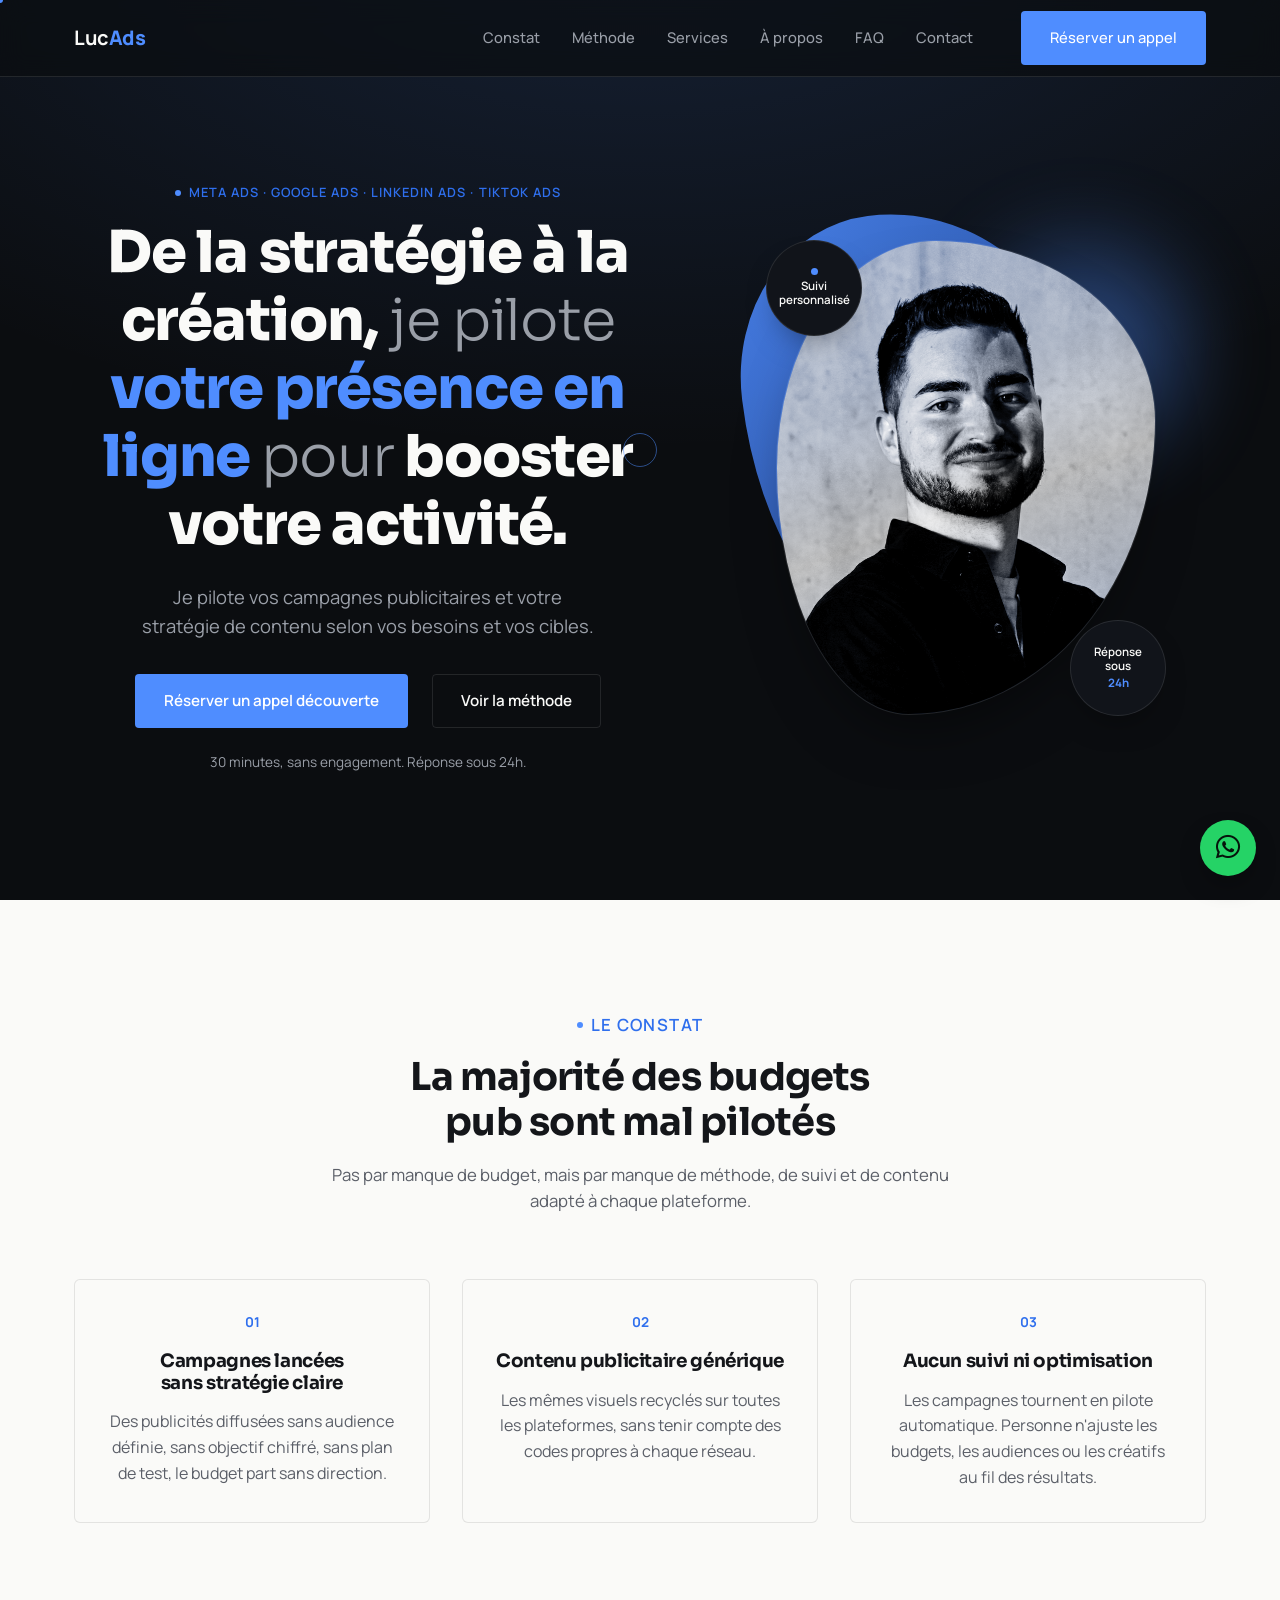
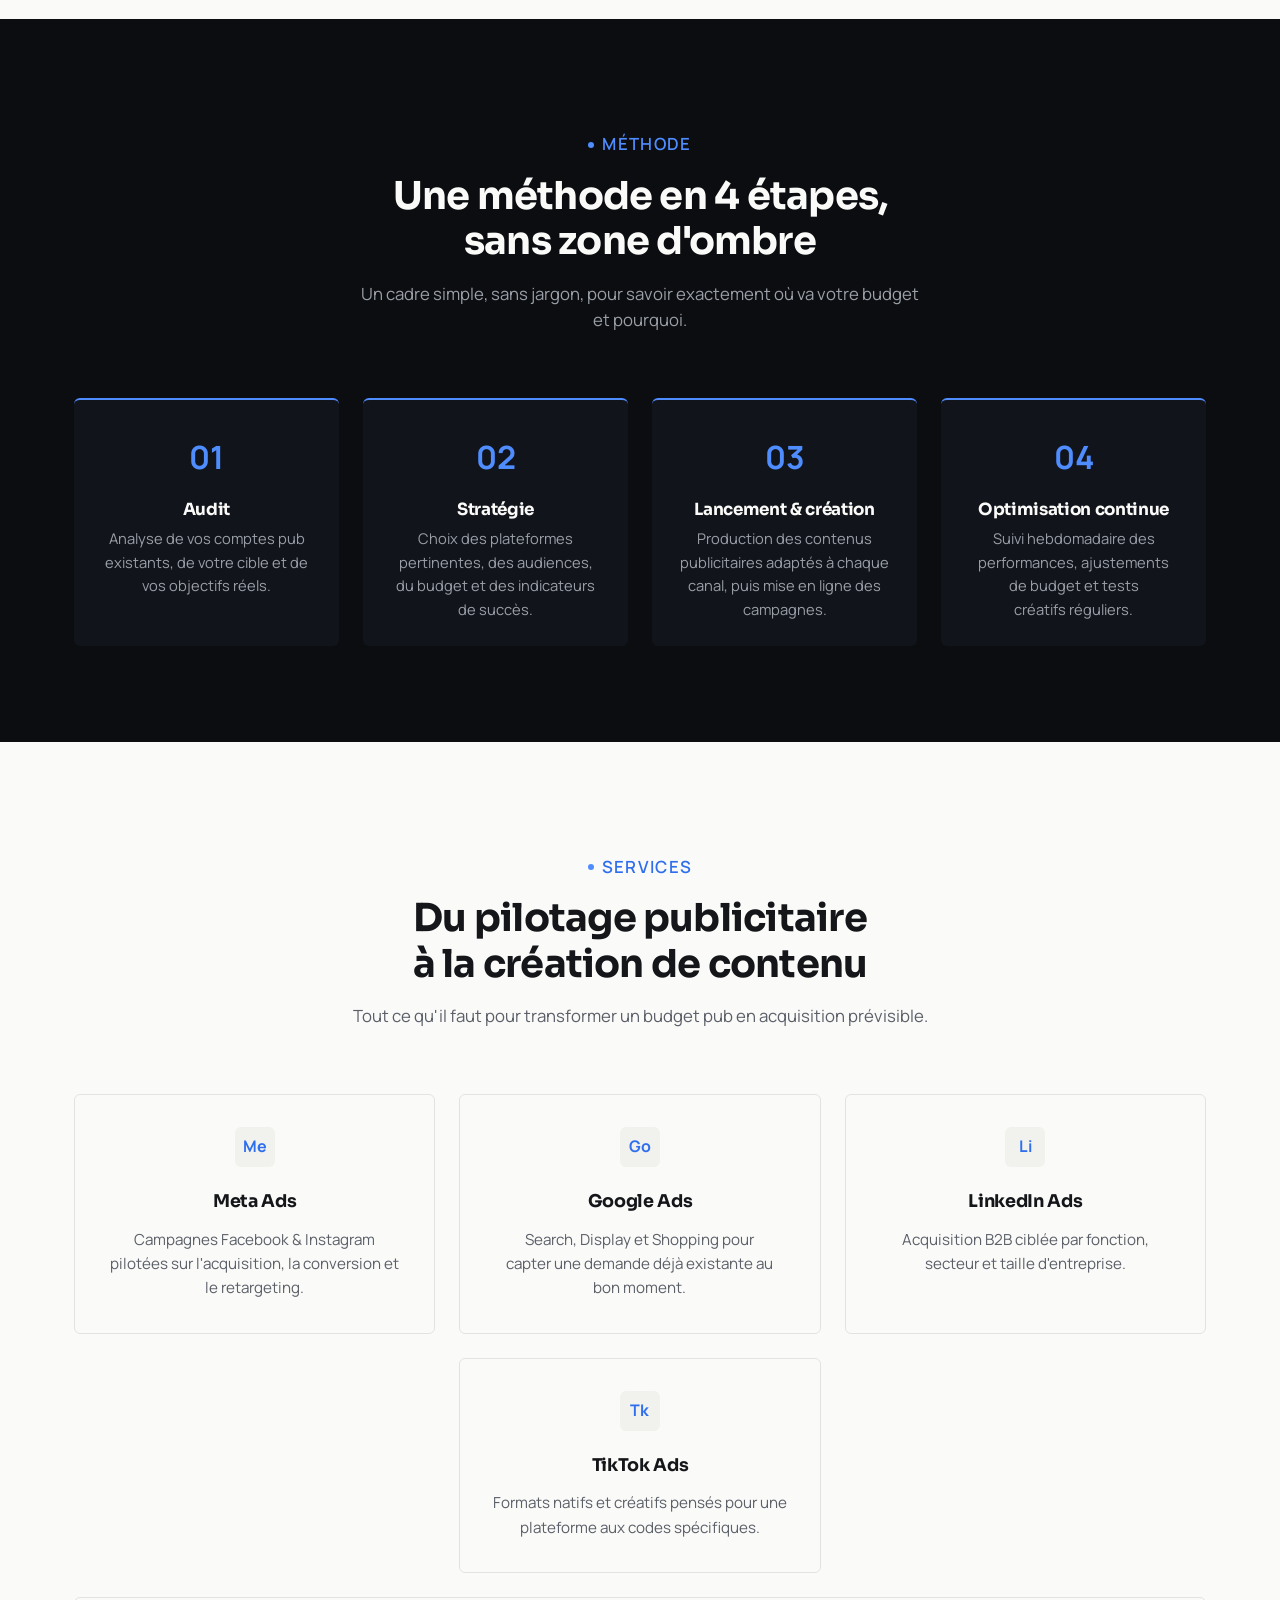
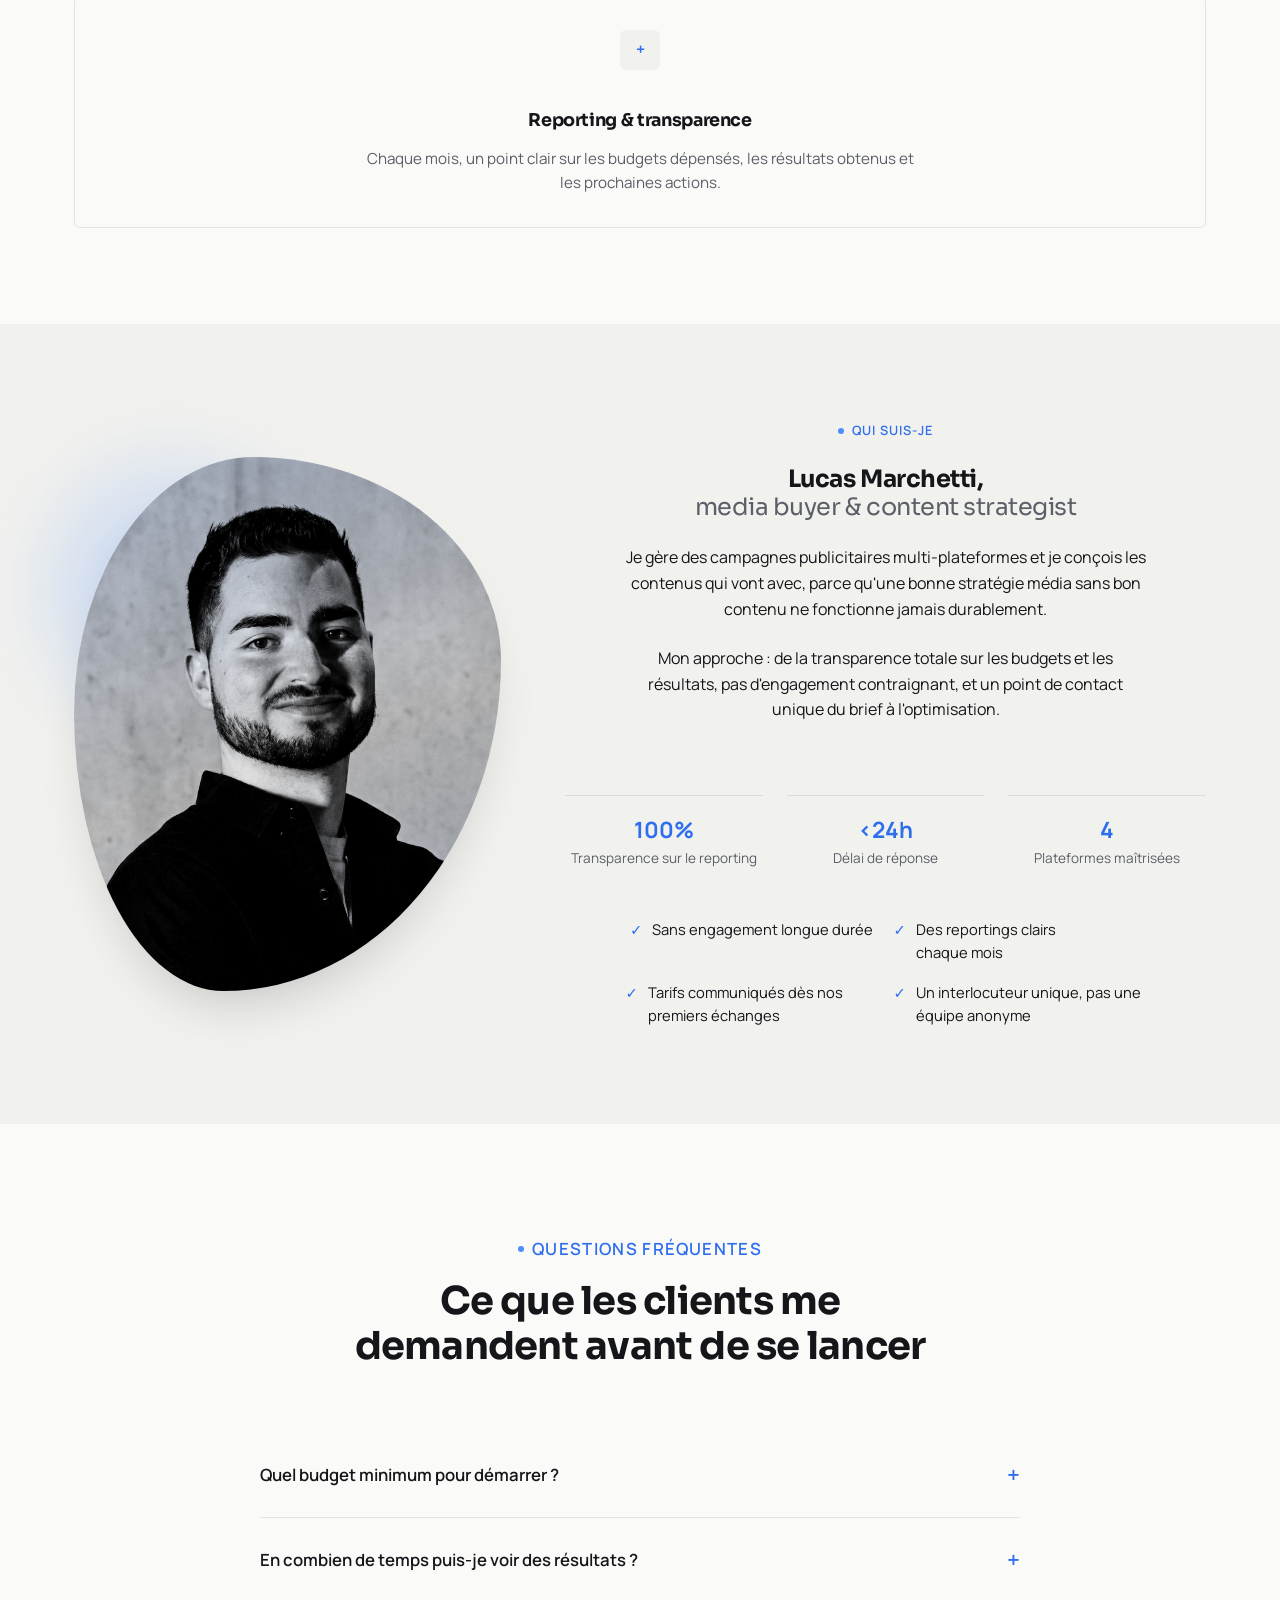
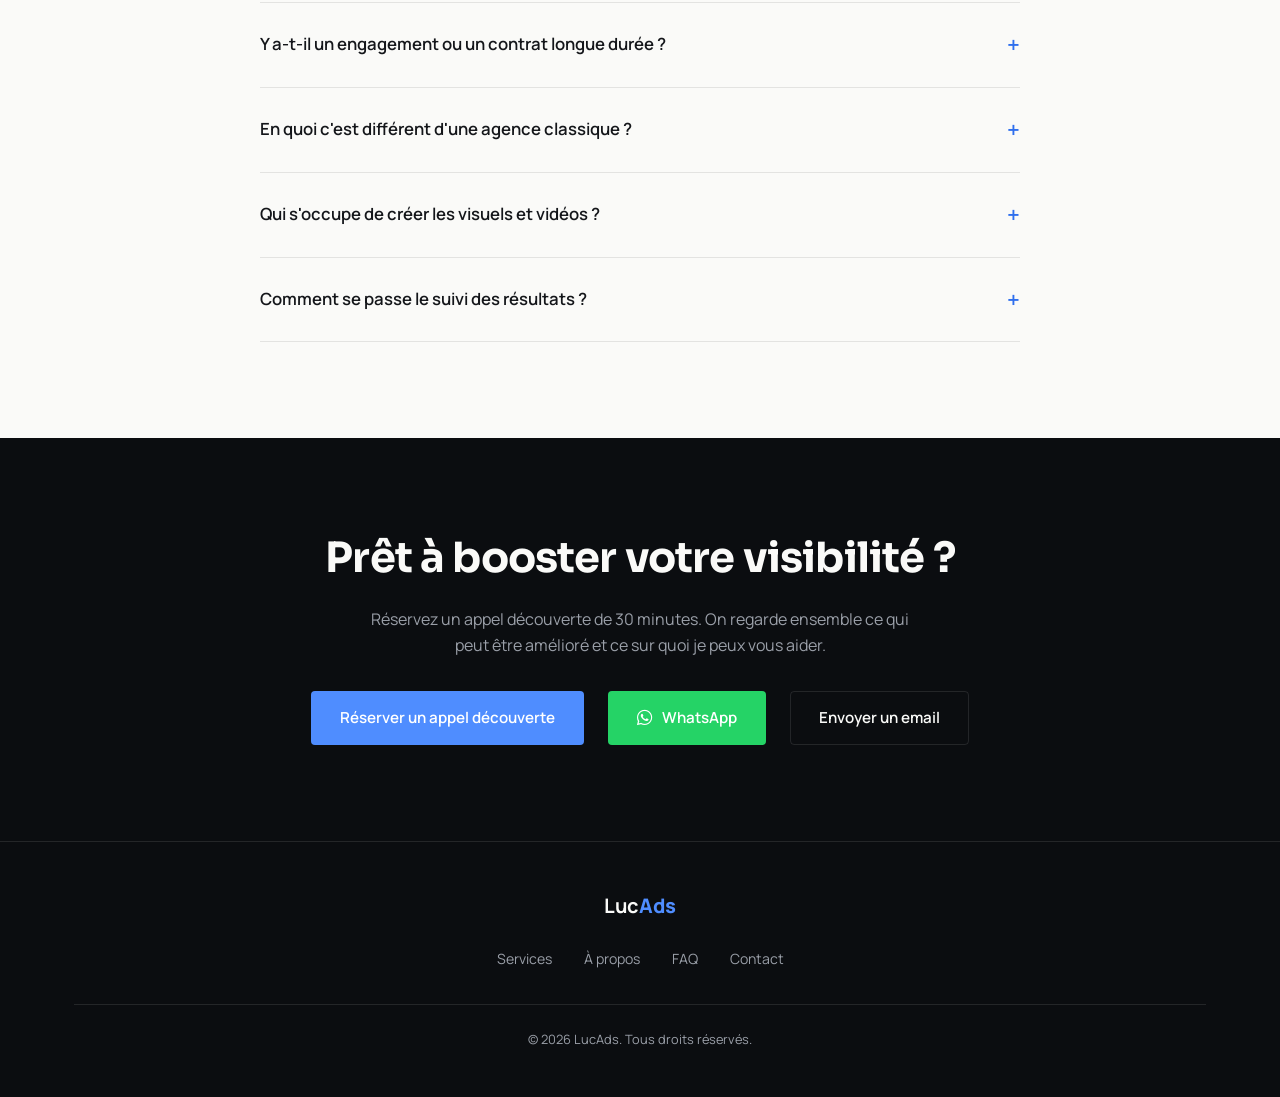
==== index.html @ dd49229a "Améliore le SEO : sitemap, robots.txt, canonical, données structurées - Ajoute robots.txt et sitemap" ====
<!DOCTYPE html>
<html lang="fr">
<head>
<meta charset="UTF-8">
<meta name="viewport" content="width=device-width, initial-scale=1.0">
<title>Lucads | De la stratégie à la création de votre présence en ligne</title>
<meta name="description" content="Lucads accompagne les entreprises de la stratégie à la création de leur présence en ligne, avec une méthode claire et des résultats concrets.">

<link rel="icon" type="image/svg+xml" href="assets/favicon.svg">
<link rel="apple-touch-icon" href="assets/favicon.svg">
<link rel="canonical" href="https://lucads.fr/">

<meta property="og:site_name" content="Lucads">
<meta property="og:type" content="website">
<meta property="og:url" content="https://lucads.fr/">
<meta property="og:locale" content="fr_FR">
<meta property="og:title" content="Lucads | De la stratégie à la création de votre présence en ligne">
<meta property="og:description" content="Un accompagnement clair, de la stratégie à la création, pour développer votre présence en ligne.">
<meta property="og:image" content="https://lucads.fr/assets/og-image.jpg">
<meta property="og:image:width" content="1200">
<meta property="og:image:height" content="630">
<meta property="og:image:alt" content="Lucads | de la stratégie à la création de votre présence en ligne">

<meta name="twitter:card" content="summary_large_image">
<meta name="twitter:title" content="Lucads | De la stratégie à la création de votre présence en ligne">
<meta name="twitter:description" content="Un accompagnement clair, de la stratégie à la création, pour développer votre présence en ligne.">
<meta name="twitter:image" content="https://lucads.fr/assets/og-image.jpg">

<link rel="preconnect" href="https://fonts.googleapis.com">
<link rel="preconnect" href="https://fonts.gstatic.com" crossorigin>
<link href="https://fonts.googleapis.com/css2?family=Sora:wght@300;400;600;700;800&family=Manrope:wght@400;500;600;700;800&display=swap" rel="stylesheet">

<link rel="stylesheet" href="https://cdnjs.cloudflare.com/ajax/libs/font-awesome/6.5.2/css/all.min.css" referrerpolicy="no-referrer">
<link rel="stylesheet" href="styles.css">

<script type="application/ld+json">
{
  "@context": "https://schema.org",
  "@type": "ProfessionalService",
  "name": "Lucads",
  "alternateName": "LucAds",
  "url": "https://lucads.fr/",
  "logo": "https://lucads.fr/assets/favicon.svg",
  "image": "https://lucads.fr/assets/og-image.jpg",
  "description": "Lucads accompagne les entreprises de la stratégie à la création de leur présence en ligne, avec une méthode claire et des résultats concrets.",
  "areaServed": "FR",
  "founder": {
    "@type": "Person",
    "name": "Lucas Marchetti",
    "jobTitle": "Media buyer & content strategist"
  },
  "email": "contact@lucads.fr",
  "sameAs": []
}
</script>
</head>
<body>

<!-- ============================================================
     HEADER
     ============================================================ -->
<header class="site-header">
  <div class="container">
    <a href="#hero" class="logo">Luc<span>Ads</span></a>
    <nav class="main-nav" aria-label="Navigation principale">
      <ul>
        <li><a href="#probleme">Constat</a></li>
        <li><a href="#methode">Méthode</a></li>
        <li><a href="#services">Services</a></li>
        <li><a href="#apropos">À propos</a></li>
        <li><a href="#faq">FAQ</a></li>
        <li><a href="#contact">Contact</a></li>
      </ul>
      <a href="https://cal.eu/lucads/30min" target="_blank" rel="noopener" class="btn btn-primary" data-cal-link="lucads/30min" data-cal-namespace="decouverte" data-cal-config="{&quot;layout&quot;:&quot;month_view&quot;}">Réserver un appel</a>
    </nav>
    <button type="button" class="nav-toggle" aria-label="Ouvrir le menu" aria-expanded="false">
      <span></span><span></span><span></span>
    </button>
  </div>
</header>

<main>

  <!-- ============================================================
       HERO
       ============================================================ -->
  <section class="hero" id="hero">
    <div class="container hero-grid">
      <div>
        <p class="eyebrow">Meta Ads · Google Ads · LinkedIn Ads · TikTok Ads</p>
        <h1>De la stratégie à la création, <span class="h1-thin">je pilote</span> <span class="h1-accent">votre présence en ligne</span> <span class="h1-thin">pour</span> booster votre activité.</h1>
        <p class="hero-subtitle">Je pilote vos campagnes publicitaires et votre stratégie de contenu selon vos besoins et vos cibles.</p>
        <div class="hero-cta-group">
          <a href="https://cal.eu/lucads/30min" target="_blank" rel="noopener" class="btn btn-primary" data-cal-link="lucads/30min" data-cal-namespace="decouverte" data-cal-config="{&quot;layout&quot;:&quot;month_view&quot;}">Réserver un appel découverte</a>
          <a href="#methode" class="btn btn-outline-dark">Voir la méthode</a>
        </div>
        <p class="hero-microcopy">30 minutes, sans engagement. Réponse sous 24h.</p>
      </div>
      <div class="hero-photo reveal">
        <div class="hero-photo-blob" aria-hidden="true"></div>
        <div class="hero-photo-ring" aria-hidden="true"></div>
        <div class="hero-photo-frame">
          <img src="assets/photo-profil.jpg" alt="Portrait de Lucas Marchetti, media buyer et content strategist" loading="lazy" width="640" height="800">
        </div>
        <div class="hero-badge hero-badge-1">
          <span class="hero-badge-dot"></span>
          Suivi personnalisé
        </div>
        <div class="hero-badge hero-badge-2">
          Réponse sous <strong>24h</strong>
        </div>
      </div>
    </div>
  </section>

  <!-- ============================================================
       LE PROBLÈME
       ============================================================ -->
  <section class="section-pad" id="probleme">
    <div class="container">
      <div class="section-head reveal">
        <p class="eyebrow">Le constat</p>
        <h2>La majorité des budgets pub sont mal pilotés</h2>
        <p class="text-secondary">Pas par manque de budget, mais par manque de méthode, de suivi et de contenu adapté à chaque plateforme.</p>
      </div>
      <div class="problem-grid">
        <div class="problem-card reveal">
          <span class="num">01</span>
          <h3>Campagnes lancées sans stratégie claire</h3>
          <p class="text-secondary">Des publicités diffusées sans audience définie, sans objectif chiffré, sans plan de test, le budget part sans direction.</p>
        </div>
        <div class="problem-card reveal">
          <span class="num">02</span>
          <h3>Contenu publicitaire générique</h3>
          <p class="text-secondary">Les mêmes visuels recyclés sur toutes les plateformes, sans tenir compte des codes propres à chaque réseau.</p>
        </div>
        <div class="problem-card reveal">
          <span class="num">03</span>
          <h3>Aucun suivi ni optimisation</h3>
          <p class="text-secondary">Les campagnes tournent en pilote automatique. Personne n'ajuste les budgets, les audiences ou les créatifs au fil des résultats.</p>
        </div>
      </div>
    </div>
  </section>

  <!-- ============================================================
       COMMENT ÇA MARCHE
       ============================================================ -->
  <section class="bg-dark section-pad" id="methode">
    <div class="container">
      <div class="section-head reveal">
        <p class="eyebrow">Méthode</p>
        <h2>Une méthode en 4 étapes, sans zone d'ombre</h2>
        <p class="text-secondary">Un cadre simple, sans jargon, pour savoir exactement où va votre budget et pourquoi.</p>
      </div>
      <div class="steps">
        <div class="step reveal">
          <span class="step-index">01</span>
          <h3>Audit</h3>
          <p>Analyse de vos comptes pub existants, de votre cible et de vos objectifs réels.</p>
        </div>
        <div class="step reveal">
          <span class="step-index">02</span>
          <h3>Stratégie</h3>
          <p>Choix des plateformes pertinentes, des audiences, du budget et des indicateurs de succès.</p>
        </div>
        <div class="step reveal">
          <span class="step-index">03</span>
          <h3>Lancement &amp; création</h3>
          <p>Production des contenus publicitaires adaptés à chaque canal, puis mise en ligne des campagnes.</p>
        </div>
        <div class="step reveal">
          <span class="step-index">04</span>
          <h3>Optimisation continue</h3>
          <p>Suivi hebdomadaire des performances, ajustements de budget et tests créatifs réguliers.</p>
        </div>
      </div>
    </div>
  </section>

  <!-- ============================================================
       SERVICES
       ============================================================ -->
  <section class="section-pad" id="services">
    <div class="container">
      <div class="section-head reveal">
        <p class="eyebrow">Services</p>
        <h2>Du pilotage publicitaire à la création de contenu</h2>
        <p class="text-secondary">Tout ce qu'il faut pour transformer un budget pub en acquisition prévisible.</p>
      </div>
      <div class="services-grid">
        <div class="service-card reveal">
          <div class="icon">Me</div>
          <h3>Meta Ads</h3>
          <p class="text-secondary">Campagnes Facebook &amp; Instagram pilotées sur l'acquisition, la conversion et le retargeting.</p>
        </div>
        <div class="service-card reveal">
          <div class="icon">Go</div>
          <h3>Google Ads</h3>
          <p class="text-secondary">Search, Display et Shopping pour capter une demande déjà existante au bon moment.</p>
        </div>
        <div class="service-card reveal">
          <div class="icon">Li</div>
          <h3>LinkedIn Ads</h3>
          <p class="text-secondary">Acquisition B2B ciblée par fonction, secteur et taille d'entreprise.</p>
        </div>
        <div class="service-card reveal">
          <div class="icon">Tk</div>
          <h3>TikTok Ads</h3>
          <p class="text-secondary">Formats natifs et créatifs pensés pour une plateforme aux codes spécifiques.</p>
        </div>
        <div class="service-card full reveal">
          <div class="icon">+</div>
          <div>
            <h3>Reporting &amp; transparence</h3>
            <p class="text-secondary">Chaque mois, un point clair sur les budgets dépensés, les résultats obtenus et les prochaines actions.</p>
          </div>
        </div>
      </div>
    </div>
  </section>

  <!-- ============================================================
       POURQUOI LUCADS / À PROPOS
       ============================================================ -->
  <section class="bg-light-soft section-pad" id="apropos">
    <div class="container about-grid">
      <div class="about-photo reveal">
        <div class="about-photo-blob" aria-hidden="true"></div>
        <div class="about-photo-frame">
          <img src="assets/photo-profil.jpg" alt="Portrait de Lucas Marchetti, media buyer et content strategist" loading="lazy" width="800" height="1000">
        </div>
      </div>
      <div class="about-text reveal">
        <p class="eyebrow">Qui suis-je</p>
        <h2>Lucas Marchetti, <br><span class="h2-thin">media buyer &amp; content strategist</span></h2>
        <p>Je gère des campagnes publicitaires multi-plateformes et je conçois les contenus qui vont avec, parce qu'une bonne stratégie média sans bon contenu ne fonctionne jamais durablement.</p>
        <p>Mon approche : de la transparence totale sur les budgets et les résultats, pas d'engagement contraignant, et un point de contact unique du brief à l'optimisation.</p>

        <div class="proof-row">
          <div class="proof-item">
            <div class="value">100%</div>
            <div class="label">Transparence sur le reporting</div>
          </div>
          <div class="proof-item">
            <div class="value">&lt;24h</div>
            <div class="label">Délai de réponse</div>
          </div>
          <div class="proof-item">
            <div class="value">4</div>
            <div class="label">Plateformes maîtrisées</div>
          </div>
        </div>

        <div class="commitments">
          <div class="commitment-item"><span class="check">✓</span> Sans engagement longue durée</div>
          <div class="commitment-item"><span class="check">✓</span> Des reportings clairs chaque mois</div>
          <div class="commitment-item"><span class="check">✓</span> Tarifs communiqués dès nos premiers échanges</div>
          <div class="commitment-item"><span class="check">✓</span> Un interlocuteur unique, pas une équipe anonyme</div>
        </div>
      </div>
    </div>
  </section>

  <!-- ============================================================
       FAQ
       ============================================================ -->
  <section class="section-pad" id="faq">
    <div class="container">
      <div class="section-head reveal">
        <p class="eyebrow">Questions fréquentes</p>
        <h2>Ce que les clients me demandent avant de se lancer</h2>
      </div>
      <div class="faq-list">
        <details class="faq-item reveal">
          <summary class="faq-question">Quel budget minimum pour démarrer ? <span class="plus">+</span></summary>
          <div class="faq-answer">Cela dépend de votre secteur et de vos objectifs. On en discute lors de l'appel découverte pour définir un budget cohérent avec vos résultats attendus, sans minimum imposé arbitrairement.</div>
        </details>
        <details class="faq-item reveal">
          <summary class="faq-question">En combien de temps puis-je voir des résultats ? <span class="plus">+</span></summary>
          <div class="faq-answer">Les premières données exploitables arrivent généralement entre 2 et 3 mois selon le budget investi, le temps que les algorithmes publicitaires apprennent. Des ajustements sont faits dès la première semaine si nécessaire.</div>
        </details>
        <details class="faq-item reveal">
          <summary class="faq-question">Y a-t-il un engagement ou un contrat longue durée ? <span class="plus">+</span></summary>
          <div class="faq-answer">Non. Je travaille sans engagement contraignant, la collaboration continue parce qu'elle apporte des résultats, pas parce qu'un contrat l'impose.</div>
        </details>
        <details class="faq-item reveal">
          <summary class="faq-question">En quoi c'est différent d'une agence classique ? <span class="plus">+</span></summary>
          <div class="faq-answer">Un seul interlocuteur (moi) du brief à l'optimisation, sans déperdition d'information entre plusieurs intervenants, et une création de contenu intégrée plutôt que sous-traitée.</div>
        </details>
        <details class="faq-item reveal">
          <summary class="faq-question">Qui s'occupe de créer les visuels et vidéos ? <span class="plus">+</span></summary>
          <div class="faq-answer">La création de visuels et vidéos est proposée en option, en complément du pilotage publicitaire, selon vos besoins et le devis établi ensemble.</div>
        </details>
        <details class="faq-item reveal">
          <summary class="faq-question">Comment se passe le suivi des résultats ? <span class="plus">+</span></summary>
          <div class="faq-answer">Un reporting clair chaque mois, accompagné d'un échange direct pour discuter des résultats et des prochaines actions, pas de tableau automatisé illisible envoyé sans explication.</div>
        </details>
      </div>
    </div>
  </section>

  <!-- ============================================================
       CTA FINAL
       ============================================================ -->
  <section class="bg-dark cta-final" id="contact">
    <div class="container">
      <h2 class="reveal">Prêt à booster votre visibilité ?</h2>
      <p class="reveal">Réservez un appel découverte de 30 minutes. On regarde ensemble ce qui peut être amélioré et ce sur quoi je peux vous aider.</p>
      <div class="btn-row reveal">
        <a href="https://cal.eu/lucads/30min" target="_blank" rel="noopener" class="btn btn-primary" data-cal-link="lucads/30min" data-cal-namespace="decouverte" data-cal-config="{&quot;layout&quot;:&quot;month_view&quot;}">Réserver un appel découverte</a>
        <a href="https://wa.me/33756906702?text=Bonjour%20Lucas%2C%20je%20souhaite%20en%20savoir%20plus%20sur%20vos%20services." target="_blank" rel="noopener" class="btn btn-whatsapp">
          <i class="fa-brands fa-whatsapp" aria-hidden="true"></i>
          WhatsApp
        </a>
        <a href="mailto:contact@lucads.fr" class="btn btn-outline-dark">Envoyer un email</a>
      </div>
    </div>
  </section>

</main>

<!-- ============================================================
     FOOTER
     ============================================================ -->
<footer class="site-footer bg-dark">
  <div class="container">
    <div class="footer-grid">
      <a href="#hero" class="logo">Luc<span>Ads</span></a>
      <ul class="footer-links">
        <li><a href="#services">Services</a></li>
        <li><a href="#apropos">À propos</a></li>
        <li><a href="#faq">FAQ</a></li>
        <li><a href="mailto:contact@lucads.fr">Contact</a></li>
      </ul>
    </div>
    <div class="footer-bottom">
      © 2026 LucAds. Tous droits réservés.
    </div>
  </div>
</footer>

<a href="https://wa.me/33756906702?text=Bonjour%20Lucas%2C%20je%20souhaite%20en%20savoir%20plus%20sur%20vos%20services." target="_blank" rel="noopener" class="whatsapp-float" aria-label="Contacter Lucas Marchetti sur WhatsApp">
  <i class="fa-brands fa-whatsapp" aria-hidden="true"></i>
</a>

<div class="cursor-dot" aria-hidden="true"></div>
<div class="cursor-ring" aria-hidden="true"></div>

<script>
  (function (C, A, L) { let p = function (a, ar) { a.q.push(ar); }; let d = C.document; C.Cal = C.Cal || function () { let cal = C.Cal; let ar = arguments; if (!cal.loaded) { cal.ns = {}; cal.q = cal.q || []; d.head.appendChild(d.createElement("script")).src = A; cal.loaded = true; } if (ar[0] === L) { const api = function () { p(api, arguments); }; const namespace = ar[1]; api.q = api.q || []; if (typeof namespace === "string") { cal.ns[namespace] = cal.ns[namespace] || api; p(cal.ns[namespace], ar); p(cal, ["initNamespace", namespace]); } else p(cal, ar); return; } p(cal, ar); }; })(window, "https://app.cal.com/embed/embed.js", "init");
  Cal("init", "decouverte", { origin: "https://cal.eu" });
  Cal.ns.decouverte("ui", {
    styles: { branding: { brandColor: "#4f8dff" } },
    hideEventTypeDetails: false,
    layout: "month_view"
  });
</script>
<script src="script.js"></script>
</body>
</html>
---- styles.css ----
/* ============================================================
   LucAds — Design tokens
   ============================================================ */
:root {
  --bg-dark: #0b0d10;
  --bg-dark-soft: #11141a;
  --bg-light: #fafaf8;
  --bg-light-soft: #f1f1ee;
  --text-dark: #fafaf8;
  --text-dark-secondary: #9a9fa8;
  --text-light: #14161a;
  --text-light-secondary: #5b5f68;
  --accent: #4f8dff;
  --accent-dim: #2f6fed;
  --border-dark: rgba(255, 255, 255, 0.1);
  --border-light: rgba(20, 22, 26, 0.1);

  --space-1: 8px;
  --space-2: 16px;
  --space-3: 24px;
  --space-4: 32px;
  --space-5: 48px;
  --space-6: 64px;
  --space-7: 96px;
  --space-8: 128px;

  --max-width: 1180px;
  --radius: 4px;
  --ease: cubic-bezier(0.16, 1, 0.3, 1);
}

* { margin: 0; padding: 0; box-sizing: border-box; }

html { scroll-behavior: smooth; scroll-padding-top: 96px; }

body {
  font-family: "Manrope", system-ui, sans-serif;
  font-size: 16px;
  line-height: 1.6;
  color: var(--text-light);
  background: var(--bg-light);
  -webkit-font-smoothing: antialiased;
}

img { max-width: 100%; display: block; }

a { color: inherit; text-decoration: none; }

p, .faq-answer, .commitment-item { text-wrap: pretty; }

h1, h2, h3, h4 {
  text-wrap: balance;
  font-family: "Sora", "Manrope", sans-serif;
  font-weight: 700;
  line-height: 1.18;
  letter-spacing: -0.02em;
}
h1 { font-weight: 800; }

.container {
  max-width: var(--max-width);
  margin: 0 auto;
  padding: 0 var(--space-3);
}

section { position: relative; }

/* Sections de fond */
.bg-dark { background: var(--bg-dark); color: var(--text-dark); }
.bg-dark .text-secondary { color: var(--text-dark-secondary); }
.bg-light-soft { background: var(--bg-light-soft); }
.text-secondary { color: var(--text-light-secondary); }

.accent { color: var(--accent); }

.eyebrow {
  display: inline-flex;
  align-items: center;
  gap: var(--space-1);
  font-size: 0.8rem;
  font-weight: 600;
  letter-spacing: 0.08em;
  text-transform: uppercase;
  color: var(--accent-dim);
  margin-bottom: var(--space-2);
}
.bg-dark .eyebrow { color: var(--accent); }
.eyebrow::before {
  content: "";
  width: 6px;
  height: 6px;
  border-radius: 50%;
  background: var(--accent);
  display: inline-block;
}

/* ============================================================
   Boutons
   ============================================================ */
.btn {
  display: inline-flex;
  align-items: center;
  justify-content: center;
  gap: 10px;
  padding: 14px 28px;
  font-family: "Manrope", sans-serif;
  font-size: 0.95rem;
  font-weight: 600;
  border-radius: var(--radius);
  border: 1px solid transparent;
  cursor: pointer;
  transition: transform 0.25s var(--ease), background-color 0.25s var(--ease), color 0.25s var(--ease), border-color 0.25s var(--ease);
  white-space: nowrap;
}
.btn:hover { transform: translateY(-2px); }
.btn:active { transform: translateY(0); }
.btn:focus-visible { outline: 2px solid var(--accent); outline-offset: 3px; }

.btn-primary {
  background: var(--accent);
  color: #fff;
}
.btn-primary:hover { background: #74a6ff; }

.btn-outline-dark {
  border-color: var(--border-dark);
  color: var(--text-dark);
  background: transparent;
}
.btn-outline-dark:hover { border-color: var(--accent); color: var(--accent); }

.btn-outline-light {
  border-color: var(--border-light);
  color: var(--text-light);
  background: transparent;
}
.btn-outline-light:hover { border-color: var(--text-light); }

.btn-block { width: 100%; }

.btn-whatsapp {
  background: #25d366;
  color: #fff;
}
.btn-whatsapp:hover { background: #45e07f; }
.btn-whatsapp i { font-size: 1.1rem; }

/* ============================================================
   Bulle flottante WhatsApp
   ============================================================ */
.whatsapp-float {
  position: fixed;
  bottom: 24px;
  right: 24px;
  z-index: 90;
  width: 56px;
  height: 56px;
  border-radius: 50%;
  background: #25d366;
  color: #06140c;
  display: flex;
  align-items: center;
  justify-content: center;
  box-shadow: 0 12px 28px -8px rgba(0, 0, 0, 0.45);
  transition: transform 0.25s var(--ease), box-shadow 0.25s var(--ease);
  animation: whatsapp-pulse 2.6s ease-in-out infinite;
  font-size: 1.7rem;
  line-height: 1;
}
.whatsapp-float:hover {
  transform: scale(1.08);
  box-shadow: 0 16px 36px -8px rgba(0, 0, 0, 0.55);
}
.whatsapp-float:focus-visible {
  outline: 2px solid var(--accent);
  outline-offset: 3px;
  animation: none;
}

@keyframes whatsapp-pulse {
  0%, 100% { box-shadow: 0 12px 28px -8px rgba(0, 0, 0, 0.45), 0 0 0 0 rgba(37, 211, 102, 0.45); }
  50% { box-shadow: 0 12px 28px -8px rgba(0, 0, 0, 0.45), 0 0 0 10px rgba(37, 211, 102, 0); }
}

@media (prefers-reduced-motion: reduce) {
  .whatsapp-float { animation: none; }
}

@media (max-width: 720px) {
  .whatsapp-float { bottom: 16px; right: 16px; width: 50px; height: 50px; }
}

/* ============================================================
   Curseur personnalisé
   ============================================================ */
body.has-custom-cursor,
body.has-custom-cursor a,
body.has-custom-cursor button,
body.has-custom-cursor summary {
  cursor: none;
}

.cursor-dot,
.cursor-ring {
  position: fixed;
  top: 0;
  left: 0;
  z-index: 9999;
  border-radius: 50%;
  pointer-events: none;
  opacity: 0;
  transition: opacity 0.2s var(--ease);
}
body.has-custom-cursor .cursor-dot,
body.has-custom-cursor .cursor-ring {
  opacity: 1;
}

.cursor-dot {
  width: 6px;
  height: 6px;
  background: var(--accent);
  transform: translate(-50%, -50%);
}

.cursor-ring {
  width: 34px;
  height: 34px;
  border: 1.5px solid rgba(79, 141, 255, 0.5);
  transform: translate(-50%, -50%);
  transition: width 0.25s var(--ease), height 0.25s var(--ease), border-color 0.25s var(--ease), background-color 0.25s var(--ease), opacity 0.2s var(--ease);
}
.cursor-ring.is-active {
  width: 54px;
  height: 54px;
  border-color: var(--accent);
  background: rgba(79, 141, 255, 0.1);
}
.cursor-ring.is-pressed {
  width: 28px;
  height: 28px;
}

@media (prefers-reduced-motion: reduce), (pointer: coarse) {
  .cursor-dot, .cursor-ring { display: none; }
}

/* ============================================================
   Header
   ============================================================ */
.site-header {
  position: fixed;
  top: 0;
  left: 0;
  right: 0;
  z-index: 100;
  background: rgba(11, 13, 16, 0.7);
  backdrop-filter: blur(12px);
  border-bottom: 1px solid var(--border-dark);
}
.site-header .container {
  display: flex;
  align-items: center;
  justify-content: space-between;
  height: 76px;
}
.logo {
  font-family: "Manrope", sans-serif;
  font-weight: 700;
  font-size: 1.25rem;
  color: var(--text-dark);
  letter-spacing: -0.02em;
}
.logo span { color: var(--accent); font-weight: 800; }

.main-nav {
  display: flex;
  align-items: center;
  gap: var(--space-5);
}
.main-nav ul {
  display: flex;
  gap: var(--space-4);
  list-style: none;
}
.main-nav a {
  color: var(--text-dark-secondary);
  font-size: 0.92rem;
  font-weight: 500;
  transition: color 0.2s var(--ease);
  position: relative;
}
.main-nav a:hover { color: var(--text-dark); }
.main-nav a.btn-primary,
.main-nav a.btn-primary:hover { color: #fff; }
.main-nav a::after {
  content: "";
  position: absolute;
  left: 0;
  bottom: -6px;
  width: 0;
  height: 1px;
  background: var(--accent);
  transition: width 0.25s var(--ease);
}
.main-nav a:hover::after { width: 100%; }

.nav-toggle {
  display: none;
  flex-direction: column;
  gap: 5px;
  background: none;
  border: none;
  cursor: pointer;
  padding: 8px;
}
.nav-toggle span {
  width: 22px;
  height: 2px;
  background: var(--text-dark);
  display: block;
}

/* ============================================================
   Hero
   ============================================================ */
.hero {
  background: radial-gradient(ellipse 80% 60% at 50% -10%, rgba(79, 141, 255, 0.16), transparent), var(--bg-dark);
  min-height: 100vh;
  display: flex;
  align-items: center;
  padding: 120px 0 var(--space-6);
  overflow: hidden;
}
.hero-grid {
  display: grid;
  grid-template-columns: 1.1fr 0.9fr;
  gap: var(--space-6);
  align-items: center;
  width: 100%;
}
.hero-grid > div:first-child {
  text-align: center;
  display: flex;
  flex-direction: column;
  align-items: center;
}
.hero h1 {
  font-size: clamp(2.4rem, 4.5vw, 3.8rem);
  color: var(--text-dark);
  margin-bottom: var(--space-3);
}
.hero h1 .h1-thin {
  color: var(--text-dark-secondary);
  font-weight: 300;
}
.hero h1 .h1-accent {
  color: var(--accent);
  font-weight: 800;
}
.hero-subtitle {
  font-size: 1.15rem;
  color: var(--text-dark-secondary);
  max-width: 480px;
  margin: 0 auto var(--space-4);
  text-align: center;
  text-wrap: balance;
}
.hero-cta-group {
  display: flex;
  align-items: center;
  justify-content: center;
  gap: var(--space-3);
  flex-wrap: wrap;
}
.hero-microcopy {
  font-size: 0.85rem;
  color: var(--text-dark-secondary);
  text-align: center;
  margin-top: var(--space-3);
}

/* ============================================================
   Hero — bloc photo animé
   ============================================================ */
.hero-photo {
  position: relative;
  width: 100%;
  max-width: 380px;
  margin: 0 auto;
  aspect-ratio: 4/5;
  will-change: transform;
}
.hero-photo.reveal { transition: opacity 0.7s var(--ease), transform 0.4s var(--ease); }

.hero-photo-blob {
  position: absolute;
  top: -12%;
  right: -16%;
  width: 70%;
  height: 70%;
  background: radial-gradient(circle, rgba(79, 141, 255, 0.55), transparent 70%);
  filter: blur(30px);
  border-radius: 50%;
  animation: blob-float 9s ease-in-out infinite;
}

.hero-photo-ring {
  position: absolute;
  top: -6%;
  left: -8%;
  width: 88%;
  height: 88%;
  background: linear-gradient(135deg, var(--accent), #1c3f8f);
  border-radius: 44% 56% 62% 38% / 40% 44% 56% 60%;
  transform: rotate(-7deg);
  animation: brush-morph 12s ease-in-out infinite;
  opacity: 0.9;
}

.hero-photo-frame {
  position: relative;
  width: 100%;
  height: 100%;
  border-radius: 42% 58% 65% 35% / 48% 38% 62% 52%;
  overflow: hidden;
  border: 1px solid var(--border-dark);
  box-shadow: 0 30px 60px -24px rgba(0, 0, 0, 0.55);
  animation: brush-morph 12s ease-in-out infinite;
  animation-delay: 0.3s;
}
.hero-photo-frame img {
  width: 100%;
  height: 100%;
  object-fit: cover;
  filter: grayscale(100%) contrast(1.05);
}
.hero-photo-frame::after {
  content: "";
  position: absolute;
  inset: 0;
  background: linear-gradient(160deg, rgba(79, 141, 255, 0.35), rgba(11, 13, 16, 0.15) 55%, rgba(79, 141, 255, 0.25));
  mix-blend-mode: color;
  pointer-events: none;
}

.hero-badge {
  position: absolute;
  display: flex;
  flex-direction: column;
  align-items: center;
  justify-content: center;
  gap: 4px;
  width: 96px;
  height: 96px;
  background: var(--bg-dark-soft);
  border: 1px solid var(--border-dark);
  border-radius: 50%;
  padding: 10px;
  font-size: 0.72rem;
  font-weight: 600;
  line-height: 1.2;
  color: var(--text-dark);
  text-align: center;
  overflow: hidden;
  word-break: break-word;
  hyphens: auto;
  box-shadow: 0 16px 32px -16px rgba(0, 0, 0, 0.5);
  white-space: normal;
}
.hero-badge strong { color: var(--accent); }
.hero-badge-dot {
  width: 7px;
  height: 7px;
  border-radius: 50%;
  background: var(--accent);
  box-shadow: 0 0 0 0 rgba(79, 141, 255, 0.6);
  animation: pulse-dot 2.2s ease-in-out infinite;
  flex-shrink: 0;
}
.hero-badge-1 {
  top: 10%;
  left: 10%;
  transform: translate(-50%, -50%);
  animation: badge-float-1 5s ease-in-out infinite;
}
.hero-badge-2 {
  bottom: 10%;
  right: 10%;
  transform: translate(50%, 50%);
  animation: badge-float-2 6s ease-in-out infinite;
}

@keyframes blob-float {
  0%, 100% { transform: translate(0, 0) scale(1); }
  50% { transform: translate(-14px, 18px) scale(1.08); }
}
@keyframes brush-morph {
  0%, 100% { border-radius: 42% 58% 65% 35% / 48% 38% 62% 52%; }
  33% { border-radius: 58% 42% 38% 62% / 35% 60% 40% 65%; }
  66% { border-radius: 35% 65% 55% 45% / 60% 45% 55% 40%; }
}
@keyframes badge-float-1 {
  0%, 100% { transform: translate(-50%, -50%) translateY(0); }
  50% { transform: translate(-50%, -50%) translateY(-10px); }
}
@keyframes badge-float-2 {
  0%, 100% { transform: translate(50%, 50%) translateY(0); }
  50% { transform: translate(50%, 50%) translateY(10px); }
}
@keyframes pulse-dot {
  0%, 100% { box-shadow: 0 0 0 0 rgba(79, 141, 255, 0.55); }
  50% { box-shadow: 0 0 0 6px rgba(79, 141, 255, 0); }
}

/* ============================================================
   Section headers (générique)
   ============================================================ */
.section-head {
  max-width: 640px;
  margin: 0 auto var(--space-6);
  text-align: center;
}
.section-head h2 {
  font-size: clamp(1.8rem, 3vw, 2.4rem);
}
.section-head p {
  margin-top: var(--space-2);
  font-size: 1.05rem;
}
.section-pad { padding: var(--space-7) 0; }

/* ============================================================
   Problème / bénéfice
   ============================================================ */
.problem-grid {
  display: grid;
  grid-template-columns: repeat(3, 1fr);
  gap: var(--space-4);
}
.problem-card {
  background: var(--bg-light);
  border: 1px solid var(--border-light);
  border-radius: 6px;
  padding: var(--space-4);
  text-align: center;
  display: flex;
  flex-direction: column;
  align-items: center;
  transition: transform 0.3s var(--ease), box-shadow 0.3s var(--ease), border-color 0.3s var(--ease);
}
.problem-card:hover {
  transform: translateY(-4px);
  box-shadow: 0 16px 32px -16px rgba(20, 22, 26, 0.18);
  border-color: var(--accent-dim);
}
.problem-card .num {
  font-family: "Manrope", sans-serif;
  font-size: 0.85rem;
  color: var(--accent-dim);
  font-weight: 700;
  margin-bottom: var(--space-2);
}
.problem-card h3 { font-size: 1.15rem; margin-bottom: var(--space-2); }
.problem-grid .reveal:nth-child(1) { transition-delay: 0ms; }
.problem-grid .reveal:nth-child(2) { transition-delay: 90ms; }
.problem-grid .reveal:nth-child(3) { transition-delay: 180ms; }

/* ============================================================
   Comment ça marche — steps
   ============================================================ */
.steps {
  display: grid;
  grid-template-columns: repeat(4, 1fr);
  gap: var(--space-3);
}
.step {
  position: relative;
  padding: var(--space-4) var(--space-3) var(--space-3);
  border-top: 2px solid var(--accent);
  background: var(--bg-dark-soft);
  border-radius: 6px;
  text-align: center;
  display: flex;
  flex-direction: column;
  align-items: center;
  transition: transform 0.3s var(--ease), box-shadow 0.3s var(--ease);
}
.step:hover {
  transform: translateY(-4px);
  box-shadow: 0 16px 32px -16px rgba(0, 0, 0, 0.5);
}
.step .step-index {
  font-family: "Manrope", sans-serif;
  font-size: 2rem;
  font-weight: 700;
  color: var(--accent);
  display: block;
  margin-bottom: var(--space-2);
}
.step h3 { color: var(--text-dark); font-size: 1.05rem; margin-bottom: var(--space-1); }
.step p { color: var(--text-dark-secondary); font-size: 0.92rem; }
.steps .reveal:nth-child(1) { transition-delay: 0ms; }
.steps .reveal:nth-child(2) { transition-delay: 90ms; }
.steps .reveal:nth-child(3) { transition-delay: 180ms; }
.steps .reveal:nth-child(4) { transition-delay: 270ms; }

/* ============================================================
   Services
   ============================================================ */
.services-grid {
  display: grid;
  grid-template-columns: repeat(6, 1fr);
  gap: var(--space-3);
}
.service-card {
  grid-column: span 2;
  border: 1px solid var(--border-light);
  border-radius: 6px;
  padding: var(--space-4);
  text-align: center;
  display: flex;
  flex-direction: column;
  align-items: center;
  transition: border-color 0.3s var(--ease), transform 0.3s var(--ease), box-shadow 0.3s var(--ease);
}
.service-card:nth-child(4) { grid-column: 3 / span 2; }
.service-card:hover {
  border-color: var(--accent-dim);
  transform: translateY(-6px);
  box-shadow: 0 20px 40px -20px rgba(20, 22, 26, 0.2);
}
.service-card .icon {
  width: 40px;
  height: 40px;
  border-radius: 6px;
  background: var(--bg-light-soft);
  display: flex;
  align-items: center;
  justify-content: center;
  margin-bottom: var(--space-3);
  font-family: "Manrope", sans-serif;
  font-weight: 700;
  color: var(--accent-dim);
  transition: transform 0.3s var(--ease), background-color 0.3s var(--ease);
}
.service-card:hover .icon { transform: scale(1.1); background: var(--accent); color: #fff; }
.service-card h3 { font-size: 1.1rem; margin-bottom: var(--space-2); }
.service-card p { font-size: 0.95rem; }
.service-card.full {
  grid-column: span 6;
  display: flex;
  flex-direction: column;
  align-items: center;
  gap: var(--space-2);
}
.service-card.full .icon { flex-shrink: 0; }
.service-card.full > div { text-align: center; }
.service-card.full p { max-width: 560px; }
.services-grid .reveal:nth-child(1) { transition-delay: 0ms; }
.services-grid .reveal:nth-child(2) { transition-delay: 70ms; }
.services-grid .reveal:nth-child(3) { transition-delay: 140ms; }
.services-grid .reveal:nth-child(4) { transition-delay: 210ms; }
.services-grid .reveal:nth-child(5) { transition-delay: 280ms; }
.services-grid .reveal:nth-child(6) { transition-delay: 350ms; }

/* ============================================================
   Pourquoi LucAds — à propos
   ============================================================ */
.about-grid {
  display: grid;
  grid-template-columns: 0.8fr 1.2fr;
  gap: var(--space-6);
  align-items: center;
}
.about-photo {
  position: relative;
  aspect-ratio: 4/5;
}
.about-photo-blob {
  position: absolute;
  top: -10%;
  left: -12%;
  width: 70%;
  height: 70%;
  background: radial-gradient(circle, rgba(79, 141, 255, 0.35), transparent 70%);
  filter: blur(28px);
  border-radius: 50%;
  animation: blob-float 9s ease-in-out infinite;
}
.about-photo-frame {
  position: relative;
  width: 100%;
  height: 100%;
  border-radius: 42% 58% 65% 35% / 48% 38% 62% 52%;
  overflow: hidden;
  background: var(--bg-light-soft);
  box-shadow: 0 30px 60px -30px rgba(20, 22, 26, 0.28);
  animation: brush-morph 12s ease-in-out infinite;
}
.about-photo-frame img {
  width: 100%;
  height: 100%;
  object-fit: cover;
  filter: grayscale(100%) contrast(1.05);
}
.about-photo-frame::after {
  content: "";
  position: absolute;
  inset: 0;
  background: linear-gradient(160deg, rgba(79, 141, 255, 0.22), rgba(20, 22, 26, 0.05) 55%, rgba(79, 141, 255, 0.16));
  mix-blend-mode: multiply;
  pointer-events: none;
}
.about-text { text-align: center; display: flex; flex-direction: column; align-items: center; }
.about-text h2 { margin-bottom: var(--space-3); }
.about-text h2 .h2-thin { font-weight: 400; color: var(--text-light-secondary); }
.about-text p { margin-bottom: var(--space-3); max-width: 520px; }

.proof-row {
  display: grid;
  grid-template-columns: repeat(3, 1fr);
  gap: var(--space-3);
  margin-top: var(--space-5);
  width: 100%;
}
.proof-item {
  border-top: 1px solid var(--border-light);
  padding-top: var(--space-2);
  text-align: center;
  transition: transform 0.3s var(--ease);
}
.proof-item:hover { transform: translateY(-3px); }
.proof-item .value {
  font-family: "Manrope", sans-serif;
  font-size: 1.4rem;
  font-weight: 700;
  color: var(--accent-dim);
}
.proof-item .label {
  font-size: 0.85rem;
  color: var(--text-light-secondary);
}

.commitments {
  margin-top: var(--space-5);
  display: grid;
  grid-template-columns: repeat(2, 1fr);
  gap: var(--space-2);
  width: 100%;
  max-width: 520px;
}
.commitment-item {
  display: flex;
  gap: 10px;
  align-items: flex-start;
  justify-content: center;
  text-align: left;
  font-size: 0.92rem;
}
.commitment-item .check {
  color: var(--accent-dim);
  font-weight: 700;
  flex-shrink: 0;
  line-height: 1.5;
}

/* ============================================================
   FAQ
   ============================================================ */
.faq-list { max-width: 760px; margin: 0 auto; }
.faq-item {
  border-bottom: 1px solid var(--border-light);
}
.faq-question {
  width: 100%;
  display: flex;
  justify-content: space-between;
  align-items: center;
  gap: var(--space-3);
  padding: var(--space-3) 0;
  background: none;
  border: none;
  text-align: left;
  font-family: "Manrope", sans-serif;
  font-size: 1.05rem;
  font-weight: 600;
  color: var(--text-light);
  cursor: pointer;
  transition: color 0.25s var(--ease);
}
.faq-question:hover { color: var(--accent-dim); }
.faq-question .plus {
  font-size: 1.4rem;
  color: var(--accent-dim);
  transition: transform 0.3s var(--ease);
  flex-shrink: 0;
}
.faq-item[open] .faq-question .plus { transform: rotate(45deg); }
.faq-answer {
  --faq-pad-open: var(--space-3);
  display: block;
  overflow: hidden;
  max-height: 0;
  opacity: 0;
  padding: 0;
  color: var(--text-light-secondary);
  max-width: 640px;
  margin: 0 auto;
  text-align: center;
  transition: max-height 0.4s var(--ease), opacity 0.3s var(--ease), padding 0.3s var(--ease);
}
.faq-item[open] .faq-answer {
  max-height: 600px;
  opacity: 1;
  padding: 0 0 var(--faq-pad-open);
}
.faq-item summary { list-style: none; }
.faq-item summary::-webkit-details-marker { display: none; }

/* ============================================================
   CTA final
   ============================================================ */
.cta-final {
  text-align: center;
  padding: var(--space-7) 0;
}
.cta-final h2 {
  font-size: clamp(1.8rem, 3.5vw, 2.6rem);
  max-width: 700px;
  margin: 0 auto var(--space-3);
}
.cta-final p { max-width: 540px; margin: 0 auto var(--space-4); color: var(--text-dark-secondary); }
.cta-final .btn-row { display: flex; justify-content: center; gap: var(--space-3); flex-wrap: wrap; }
.contact-direct {
  margin-top: var(--space-5);
  font-size: 0.9rem;
  color: var(--text-dark-secondary);
}
.contact-direct a { color: var(--accent); border-bottom: 1px solid transparent; }
.contact-direct a:hover { border-bottom-color: var(--accent); }

/* ============================================================
   Footer
   ============================================================ */
.site-footer {
  padding: var(--space-5) 0;
  border-top: 1px solid var(--border-dark);
}
.footer-grid {
  display: flex;
  justify-content: center;
  align-items: center;
  flex-direction: column;
  gap: var(--space-3);
}
.footer-links {
  display: flex;
  gap: var(--space-4);
  list-style: none;
}
.footer-links a { color: var(--text-dark-secondary); font-size: 0.88rem; transition: color 0.2s var(--ease); }
.footer-links a:hover { color: var(--text-dark); }
.footer-bottom {
  margin-top: var(--space-4);
  padding-top: var(--space-3);
  border-top: 1px solid var(--border-dark);
  font-size: 0.8rem;
  color: var(--text-dark-secondary);
  text-align: center;
}

/* ============================================================
   Scroll reveal
   ============================================================ */
.reveal {
  opacity: 0;
  transform: translateY(24px) scale(0.98);
  transition: opacity 0.7s var(--ease), transform 0.7s var(--ease);
}
.reveal.is-visible {
  opacity: 1;
  transform: translateY(0) scale(1);
}

@media (prefers-reduced-motion: reduce) {
  .reveal { opacity: 1; transform: none; transition: none; }
  .btn:hover, .service-card:hover, .problem-card:hover, .step:hover { transform: none; }
  .hero-photo-blob, .hero-photo-ring, .hero-photo-frame, .hero-badge-1, .hero-badge-2, .hero-badge-dot { animation: none; }
  .about-photo-blob, .about-photo-frame { animation: none; }
  .faq-answer { transition: none; }
  .hero-photo { transition: none; }
  html { scroll-behavior: auto; }
}

/* ============================================================
   Responsive
   ============================================================ */
@media (max-width: 980px) {
  .hero-grid { grid-template-columns: 1fr; gap: var(--space-3); }
  .hero-photo { order: -1; max-width: 300px; margin-bottom: 0; }
  .hero-badge { width: 78px; height: 78px; font-size: 0.62rem; padding: 8px; }
  .problem-grid { grid-template-columns: 1fr; }
  .steps { grid-template-columns: repeat(2, 1fr); }
  .services-grid { grid-template-columns: repeat(2, 1fr); }
  .service-card { grid-column: span 1; }
  .service-card:nth-child(4) { grid-column: span 1; }
  .service-card.full { grid-column: span 2; }
  .about-grid { grid-template-columns: 1fr; }
  .about-photo { max-width: 320px; margin: 0 auto; }
  .proof-row { grid-template-columns: repeat(3, 1fr); }
}

@media (max-width: 720px) {
  .main-nav {
    position: fixed;
    top: 76px;
    left: 0;
    right: 0;
    flex-direction: column;
    align-items: stretch;
    gap: 0;
    background: var(--bg-dark);
    border-bottom: 1px solid var(--border-dark);
    padding: var(--space-3);
    transform: translateY(-110%);
    opacity: 0;
    transition: transform 0.3s var(--ease), opacity 0.3s var(--ease);
  }
  .main-nav.is-open { transform: translateY(0); opacity: 1; }
  .main-nav ul {
    flex-direction: column;
    gap: 0;
    margin-bottom: var(--space-3);
  }
  .main-nav ul li a {
    display: block;
    padding: var(--space-2) 0;
    border-bottom: 1px solid var(--border-dark);
  }
  .nav-toggle { display: flex; }
  .hero {
    min-height: 100vh;
    min-height: 100dvh;
    box-sizing: border-box;
    padding: 110px 0 var(--space-4);
  }
  .hero-photo { max-width: 130px; margin: 0 auto; }
  .hero-grid { gap: var(--space-4); }
  .hero-badge { width: 56px; height: 56px; font-size: 0.44rem; line-height: 1.05; padding: 5px; gap: 1px; }
  .hero-badge-dot { width: 4px; height: 4px; }
  .hero-badge-1 { top: 14%; left: 14%; }
  .hero-badge-2 { bottom: 14%; right: 14%; }
  .eyebrow { margin-bottom: var(--space-2); font-size: 0.52rem; letter-spacing: 0.02em; white-space: nowrap; }
  .hero h1 { font-size: 1.6rem; margin-bottom: var(--space-2); }
  .hero-subtitle { font-size: 0.84rem; max-width: none; margin-bottom: var(--space-2); }
  .hero-cta-group { flex-direction: column; align-items: center; gap: var(--space-2); }
  .hero-cta-group .btn { width: 100%; max-width: 280px; padding: 12px 20px; }
  .hero-microcopy { margin-top: var(--space-2); font-size: 0.78rem; }
  .steps { grid-template-columns: 1fr; gap: var(--space-2); }
  .services-grid { grid-template-columns: 1fr; gap: var(--space-2); }
  .service-card.full { grid-column: span 1; flex-direction: column; }
  .commitments { grid-template-columns: 1fr; }
  .proof-row { grid-template-columns: 1fr; gap: var(--space-2); margin-top: var(--space-3); }

  /* Compaction générale mobile : moins de scroll, sections plus denses */
  .section-pad { padding: var(--space-5) 0; }
  .section-head { margin: 0 auto var(--space-3); }
  .section-head h2 { font-size: 1.4rem; }
  .section-head p { font-size: 0.92rem; margin-top: var(--space-1); }

  .problem-grid { gap: var(--space-2); }
  .problem-card, .step, .service-card { padding: var(--space-3); }
  .problem-card h3, .step h3, .service-card h3 { font-size: 1rem; }
  .problem-card p, .step p, .service-card p { font-size: 0.88rem; }

  .about-grid { gap: var(--space-3); }
  .about-photo { max-width: 220px; }
  .about-text h2 { font-size: 1.3rem; }
  .about-text h2 .h2-thin { display: block; font-size: 1.05rem; letter-spacing: 0; white-space: nowrap; }
  .about-text p { font-size: 0.92rem; }
  .proof-item .value { font-size: 1.15rem; }
  .commitments { margin-top: var(--space-3); gap: var(--space-2); }
  .commitment-item {
    display: block;
    text-align: center;
    font-size: 0.85rem;
  }
  .commitment-item .check { display: inline; margin-right: 6px; }

  .faq-list { margin-top: 0; }
  .faq-question { font-size: 0.95rem; padding: var(--space-2) 0; }
  .faq-answer { font-size: 0.88rem; --faq-pad-open: var(--space-2); }

  .cta-final { padding: var(--space-5) 0; }
  .cta-final h2 { font-size: 1.5rem; }
  .cta-final p { font-size: 0.92rem; margin-bottom: var(--space-3); }

  .site-footer { padding: var(--space-3) 0; }
  .footer-bottom { margin-top: var(--space-3); padding-top: var(--space-2); }
  .footer-links {
    flex-wrap: wrap;
    justify-content: center;
    row-gap: var(--space-2);
    column-gap: var(--space-3);
  }
  .footer-bottom { font-size: 0.72rem; padding: var(--space-2) var(--space-2) 0; }
}
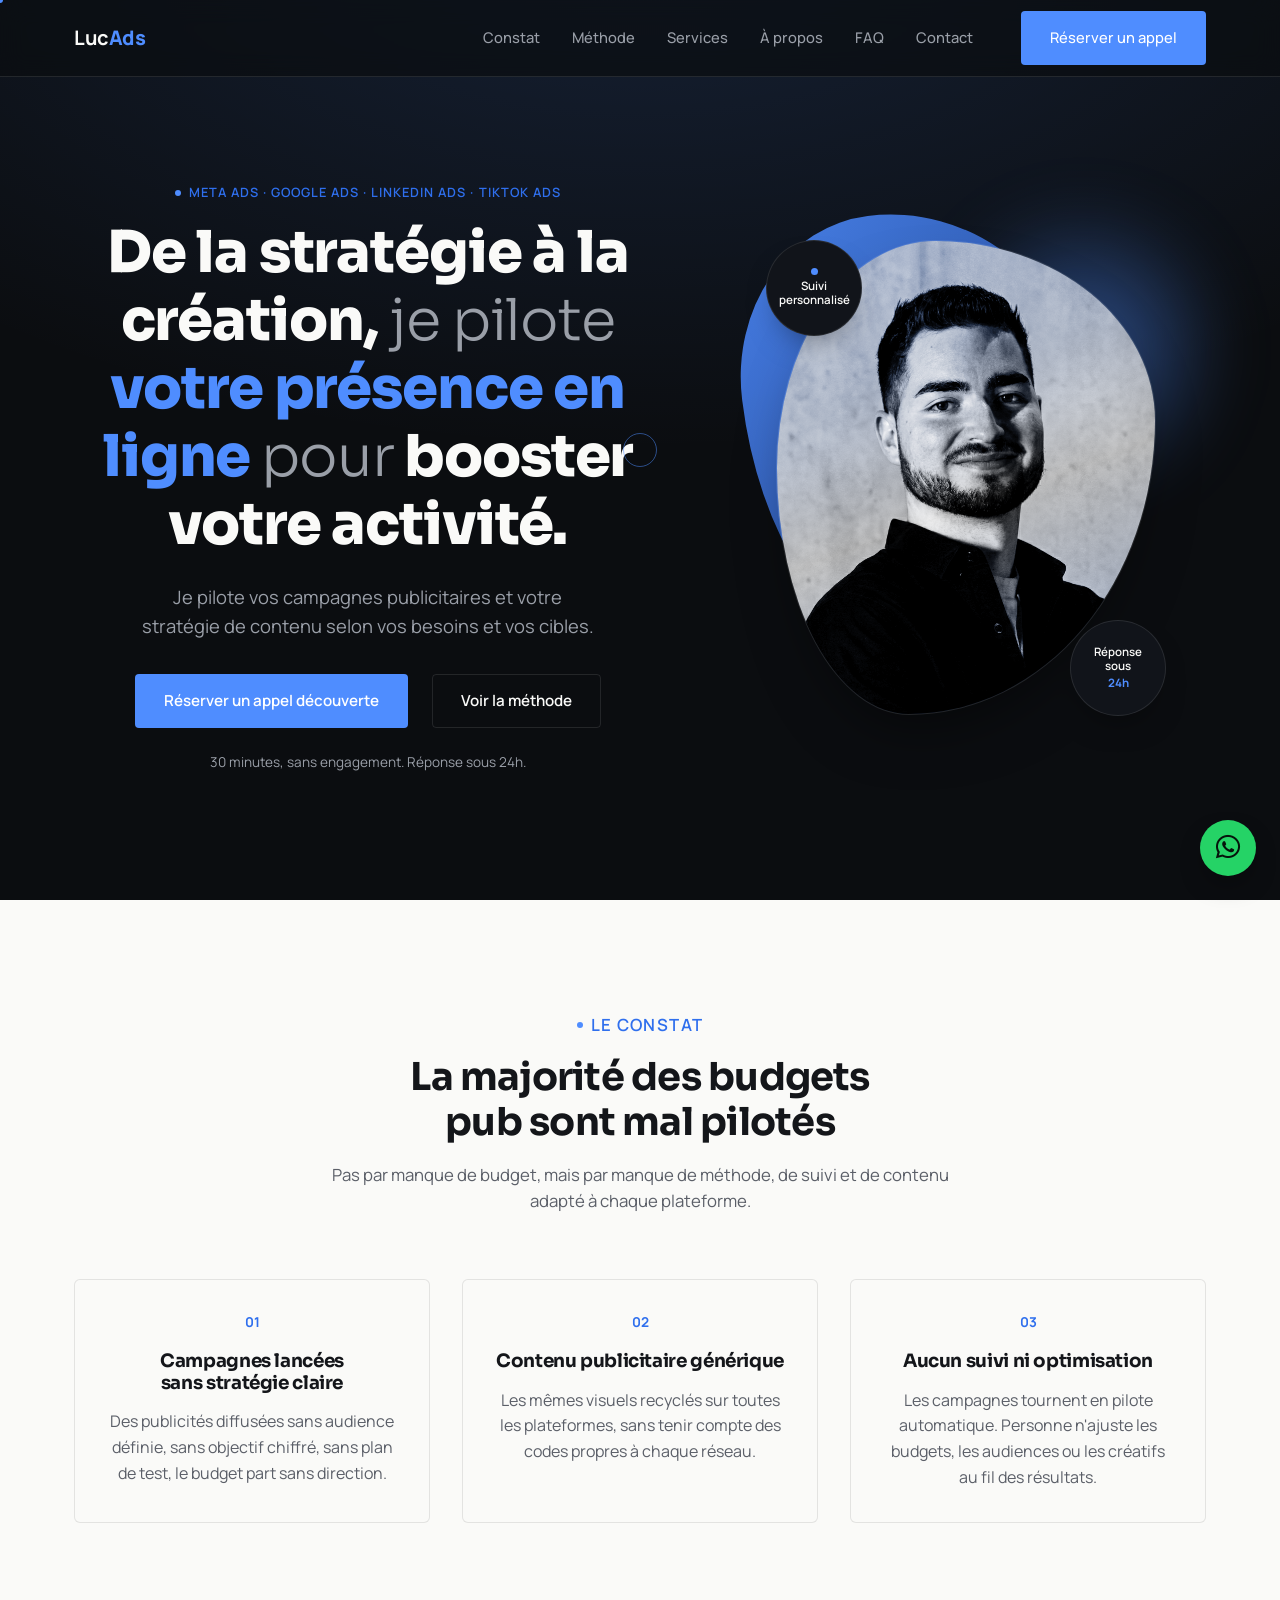
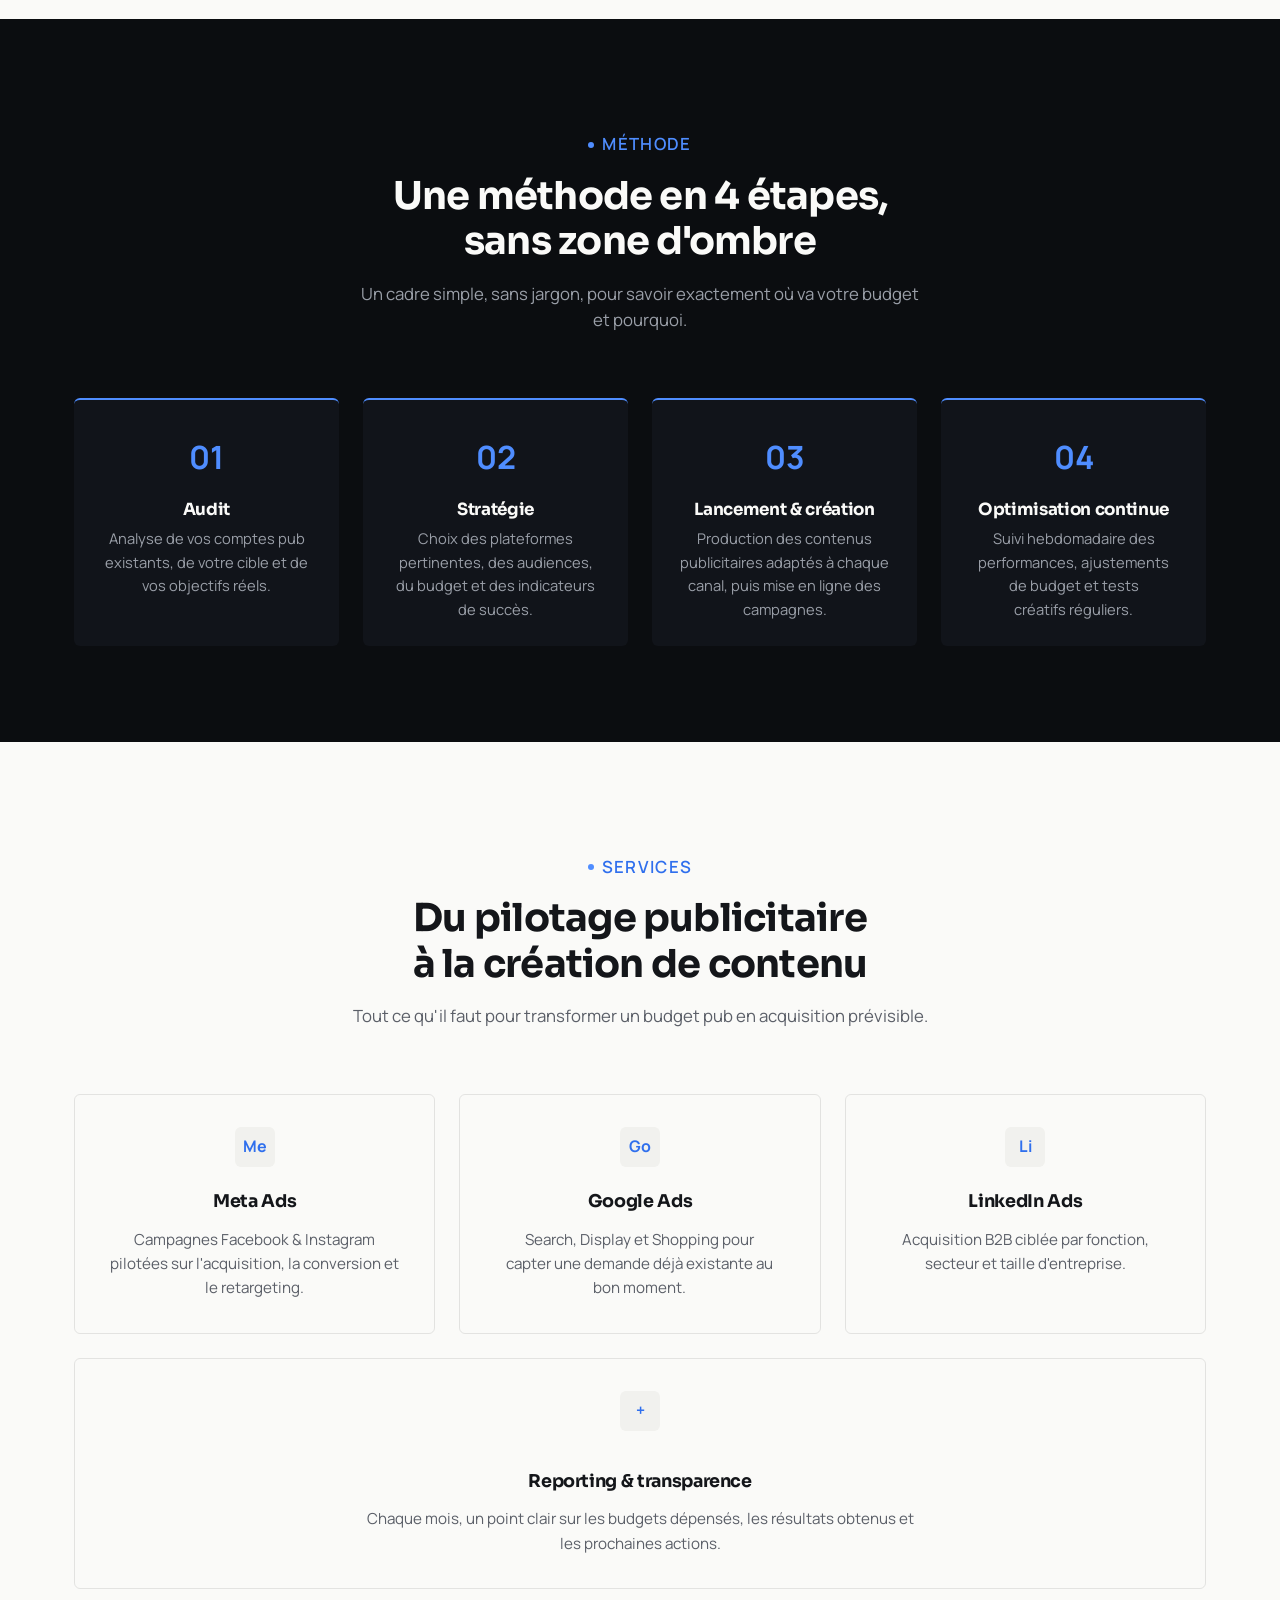
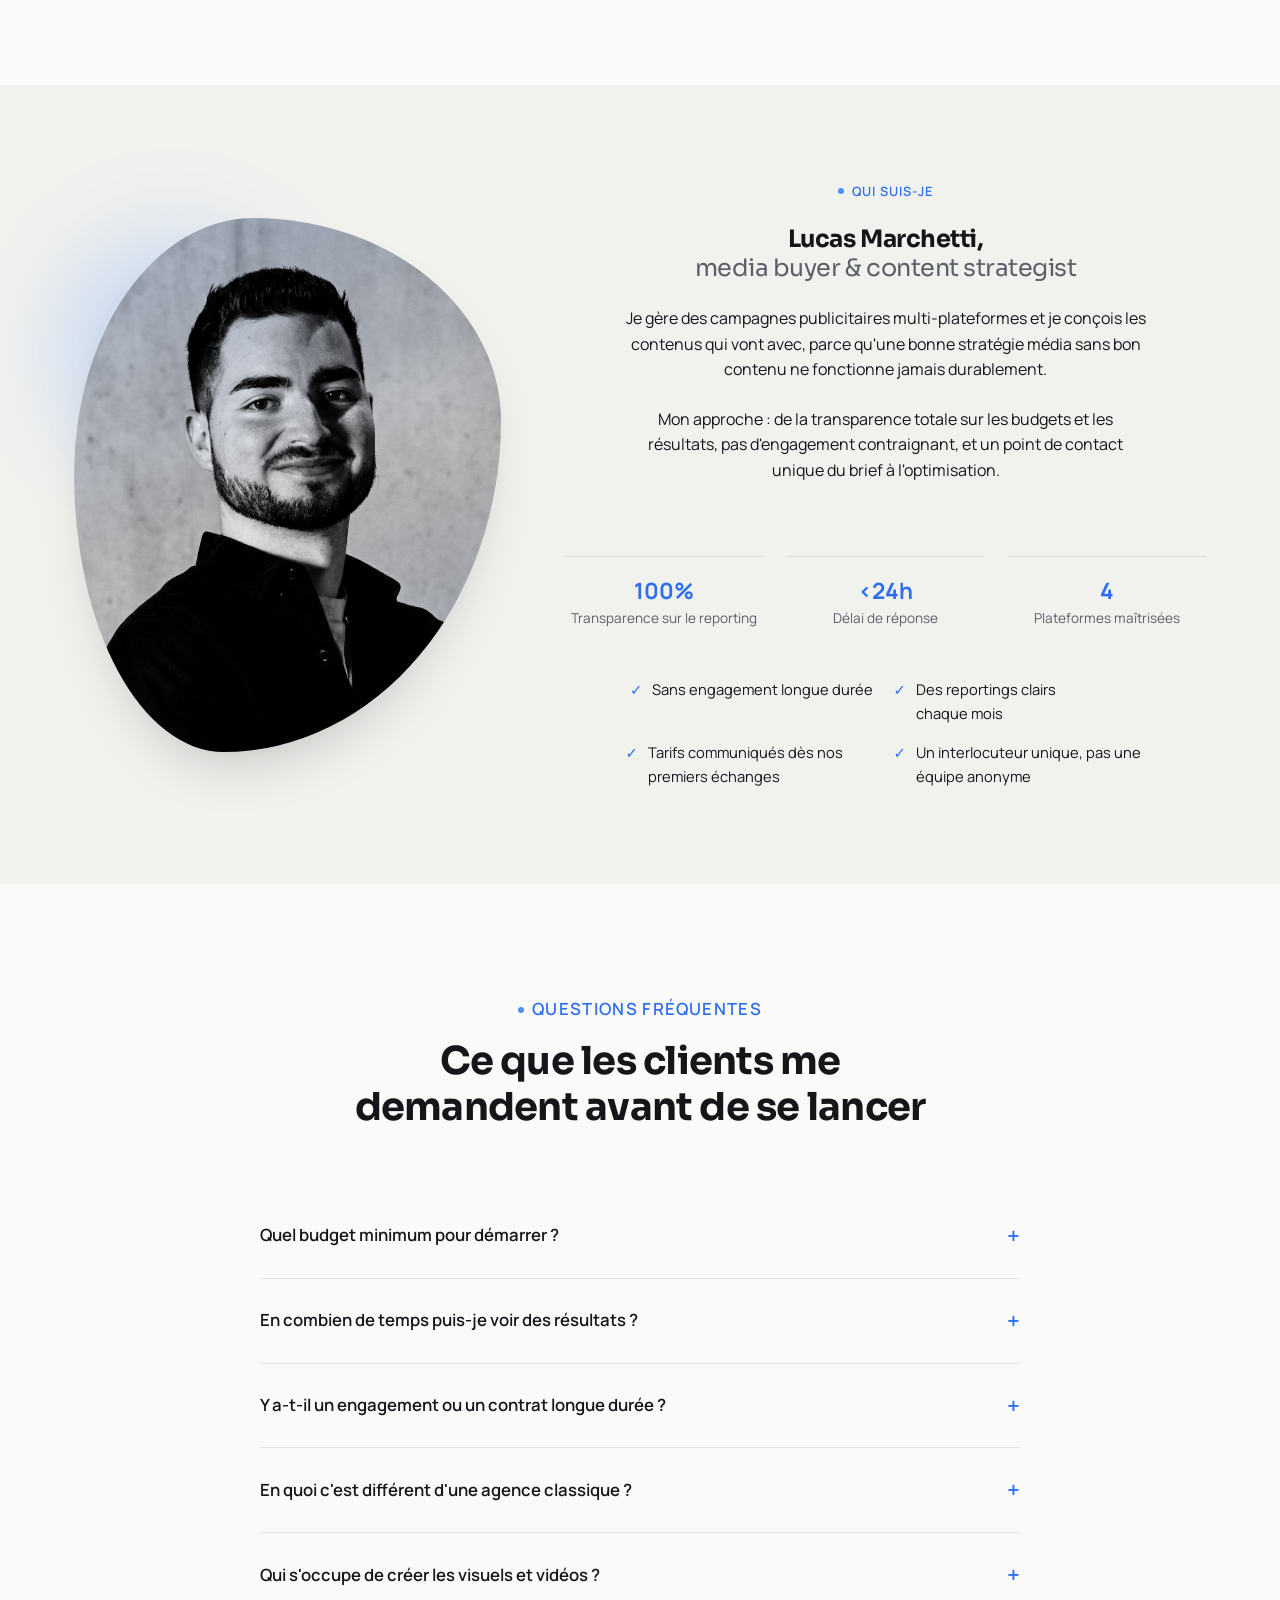
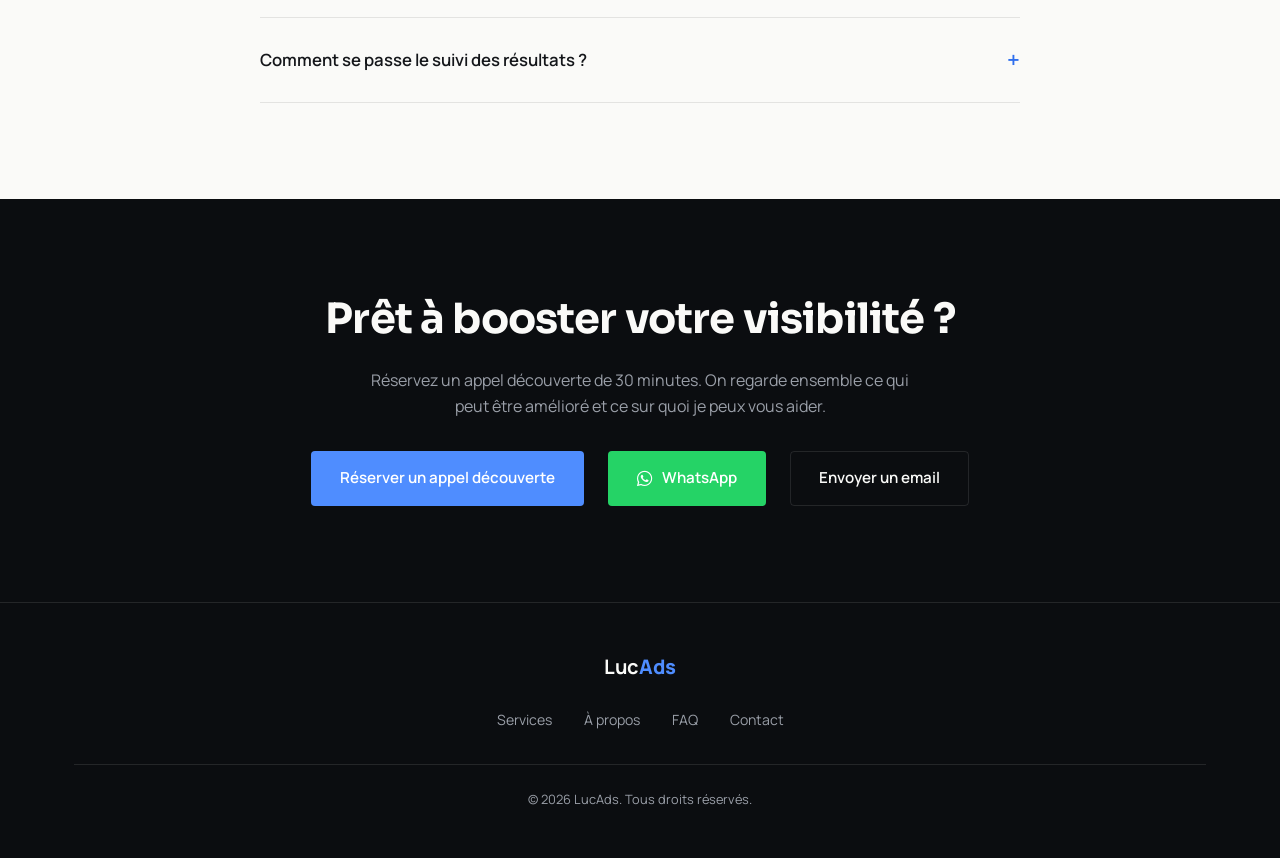
==== commit fd668caa: "Supprime la carte "TikTok Ads" de la section Services Nettoie aussi la règle CSS de centrage devenue" ====
--- a/index.html
+++ b/index.html
@@ -204,11 +204,6 @@
           <h3>LinkedIn Ads</h3>
           <p class="text-secondary">Acquisition B2B ciblée par fonction, secteur et taille d'entreprise.</p>
         </div>
-        <div class="service-card reveal">
-          <div class="icon">Tk</div>
-          <h3>TikTok Ads</h3>
-          <p class="text-secondary">Formats natifs et créatifs pensés pour une plateforme aux codes spécifiques.</p>
-        </div>
         <div class="service-card full reveal">
           <div class="icon">+</div>
           <div>
--- a/styles.css
+++ b/styles.css
@@ -624,7 +624,6 @@
   align-items: center;
   transition: border-color 0.3s var(--ease), transform 0.3s var(--ease), box-shadow 0.3s var(--ease);
 }
-.service-card:nth-child(4) { grid-column: 3 / span 2; }
 .service-card:hover {
   border-color: var(--accent-dim);
   transform: translateY(-6px);
@@ -904,7 +903,6 @@
   .steps { grid-template-columns: repeat(2, 1fr); }
   .services-grid { grid-template-columns: repeat(2, 1fr); }
   .service-card { grid-column: span 1; }
-  .service-card:nth-child(4) { grid-column: span 1; }
   .service-card.full { grid-column: span 2; }
   .about-grid { grid-template-columns: 1fr; }
   .about-photo { max-width: 320px; margin: 0 auto; }
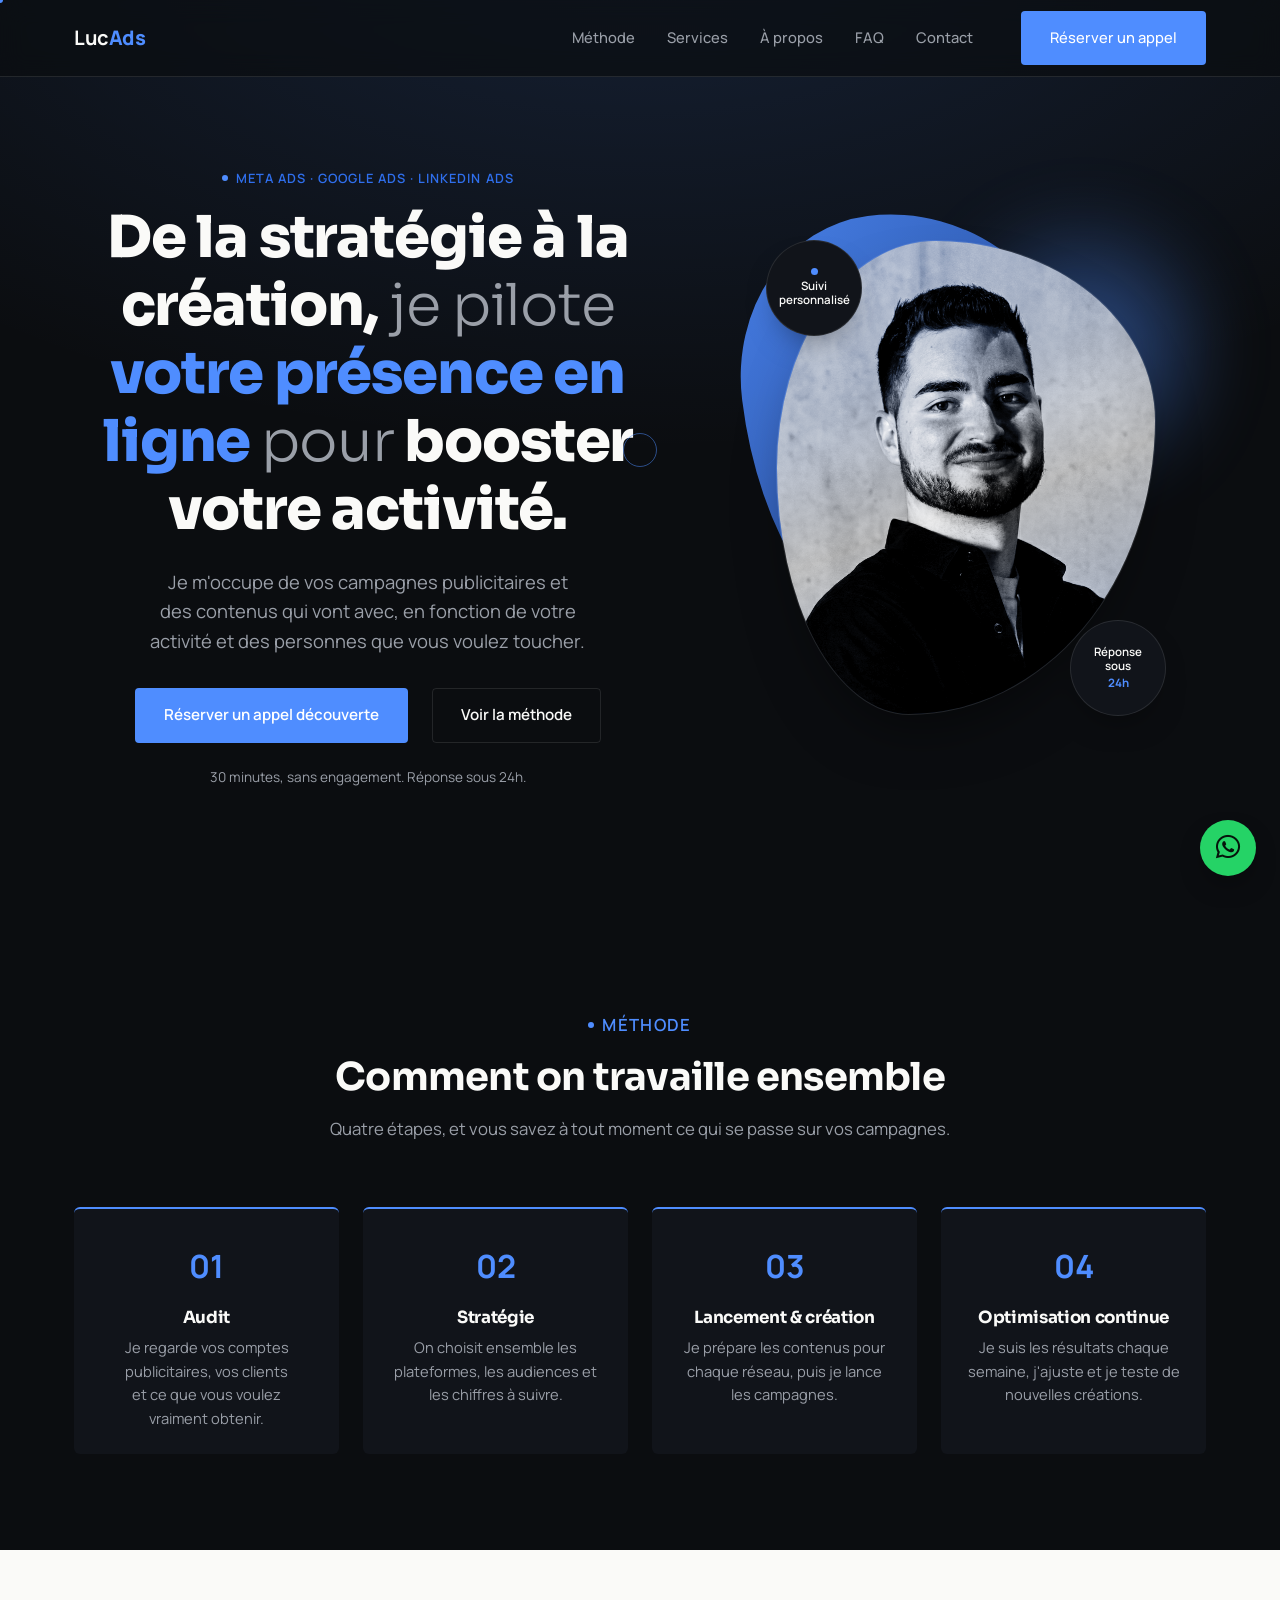
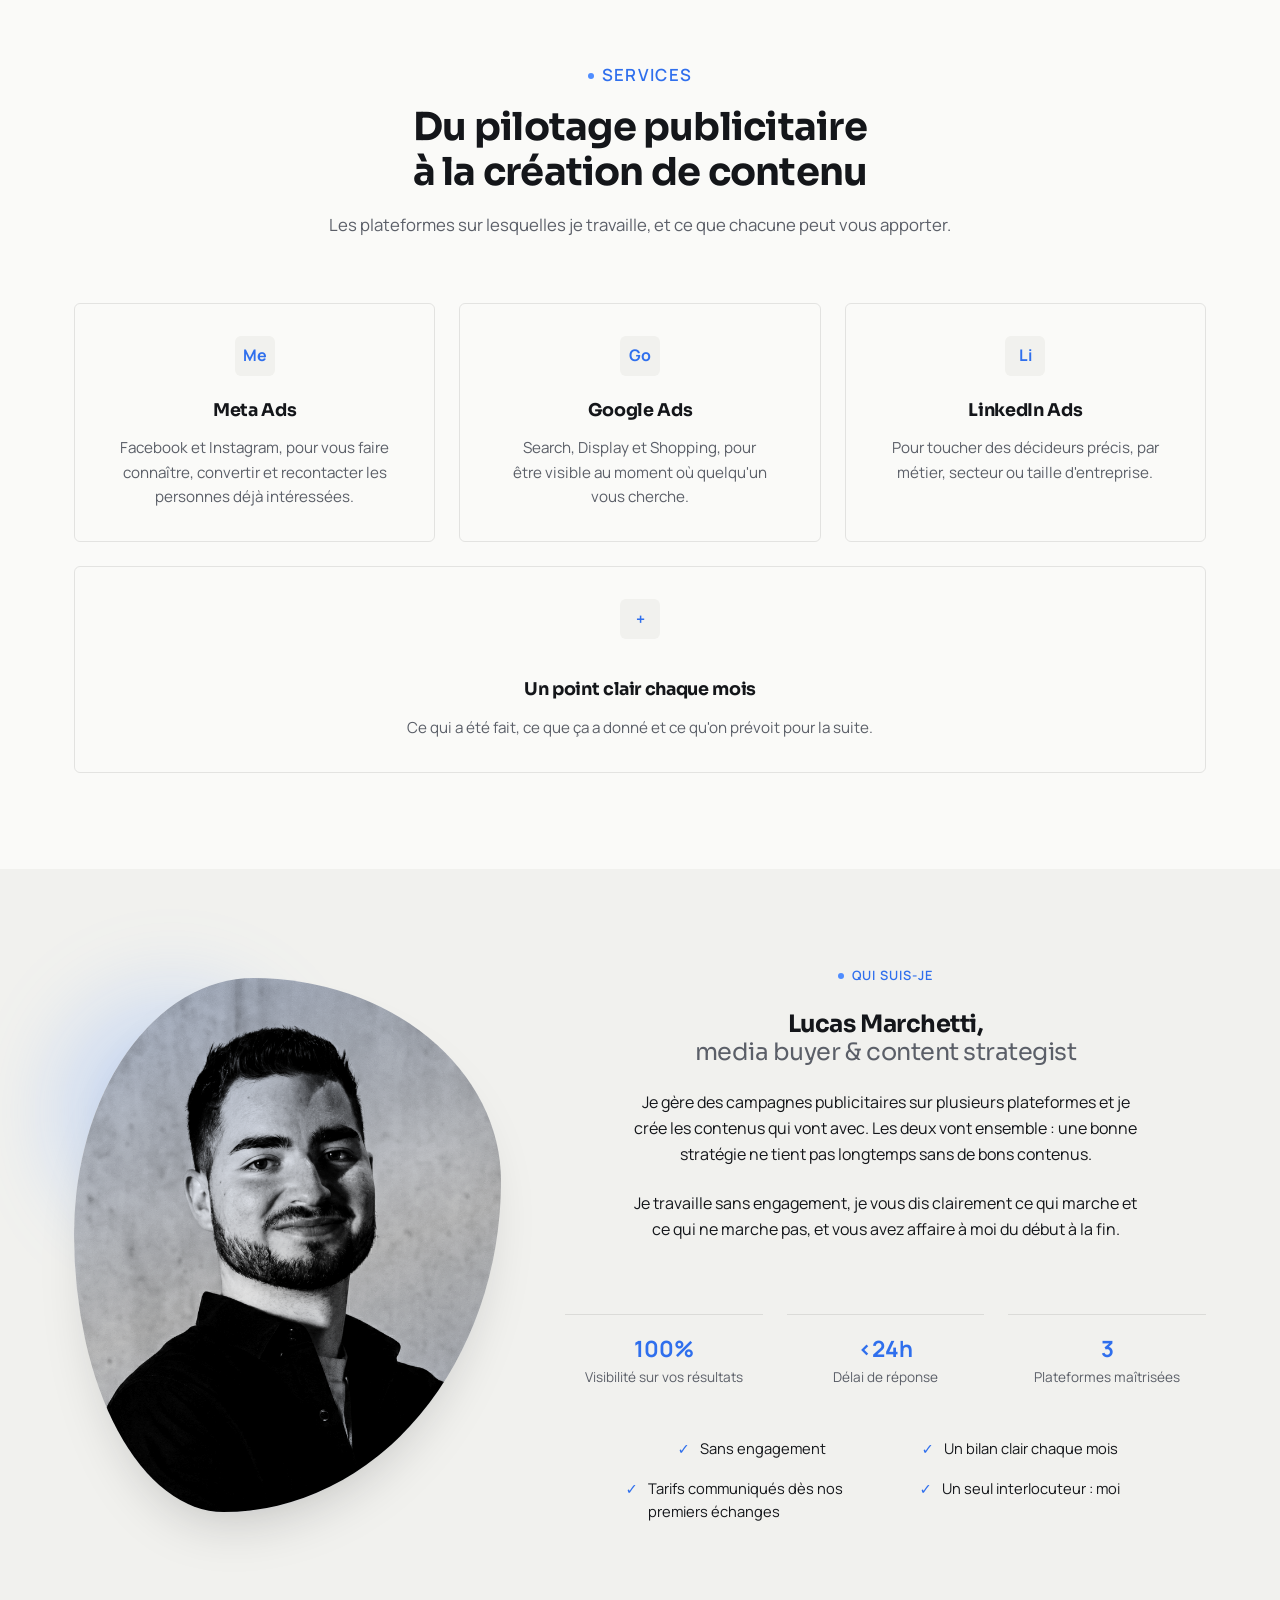
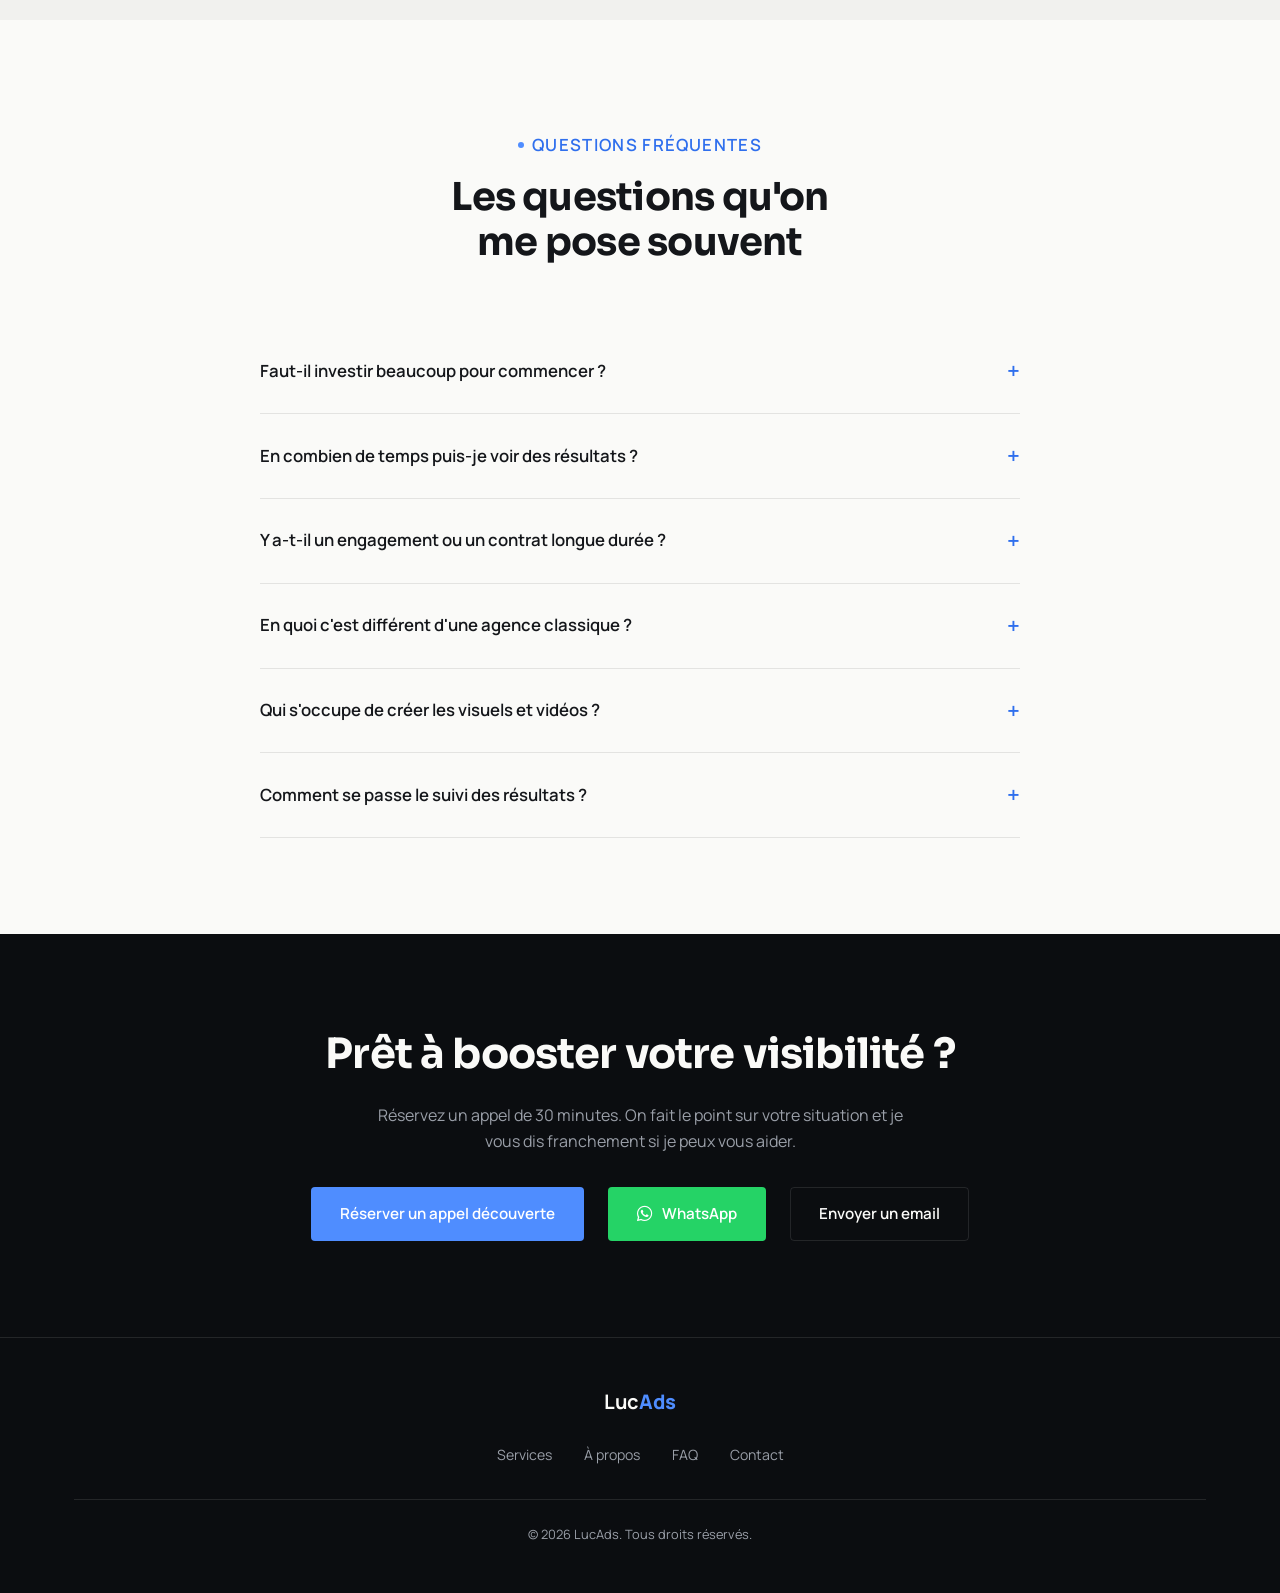
==== commit 984654a5: "Réécrit les textes du site et supprime la section Constat - Ton plus direct et naturel, à la premièr" ====
--- a/index.html
+++ b/index.html
@@ -64,7 +64,6 @@
     <a href="#hero" class="logo">Luc<span>Ads</span></a>
     <nav class="main-nav" aria-label="Navigation principale">
       <ul>
-        <li><a href="#probleme">Constat</a></li>
         <li><a href="#methode">Méthode</a></li>
         <li><a href="#services">Services</a></li>
         <li><a href="#apropos">À propos</a></li>
@@ -87,9 +86,9 @@
   <section class="hero" id="hero">
     <div class="container hero-grid">
       <div>
-        <p class="eyebrow">Meta Ads · Google Ads · LinkedIn Ads · TikTok Ads</p>
+        <p class="eyebrow">Meta Ads · Google Ads · LinkedIn Ads</p>
         <h1>De la stratégie à la création, <span class="h1-thin">je pilote</span> <span class="h1-accent">votre présence en ligne</span> <span class="h1-thin">pour</span> booster votre activité.</h1>
-        <p class="hero-subtitle">Je pilote vos campagnes publicitaires et votre stratégie de contenu selon vos besoins et vos cibles.</p>
+        <p class="hero-subtitle">Je m'occupe de vos campagnes publicitaires et des contenus qui vont avec, en fonction de votre activité et des personnes que vous voulez toucher.</p>
         <div class="hero-cta-group">
           <a href="https://cal.eu/lucads/30min" target="_blank" rel="noopener" class="btn btn-primary" data-cal-link="lucads/30min" data-cal-namespace="decouverte" data-cal-config="{&quot;layout&quot;:&quot;month_view&quot;}">Réserver un appel découverte</a>
           <a href="#methode" class="btn btn-outline-dark">Voir la méthode</a>
@@ -114,65 +113,35 @@
   </section>
 
   <!-- ============================================================
-       LE PROBLÈME
-       ============================================================ -->
-  <section class="section-pad" id="probleme">
-    <div class="container">
-      <div class="section-head reveal">
-        <p class="eyebrow">Le constat</p>
-        <h2>La majorité des budgets pub sont mal pilotés</h2>
-        <p class="text-secondary">Pas par manque de budget, mais par manque de méthode, de suivi et de contenu adapté à chaque plateforme.</p>
-      </div>
-      <div class="problem-grid">
-        <div class="problem-card reveal">
-          <span class="num">01</span>
-          <h3>Campagnes lancées sans stratégie claire</h3>
-          <p class="text-secondary">Des publicités diffusées sans audience définie, sans objectif chiffré, sans plan de test, le budget part sans direction.</p>
-        </div>
-        <div class="problem-card reveal">
-          <span class="num">02</span>
-          <h3>Contenu publicitaire générique</h3>
-          <p class="text-secondary">Les mêmes visuels recyclés sur toutes les plateformes, sans tenir compte des codes propres à chaque réseau.</p>
-        </div>
-        <div class="problem-card reveal">
-          <span class="num">03</span>
-          <h3>Aucun suivi ni optimisation</h3>
-          <p class="text-secondary">Les campagnes tournent en pilote automatique. Personne n'ajuste les budgets, les audiences ou les créatifs au fil des résultats.</p>
-        </div>
-      </div>
-    </div>
-  </section>
-
-  <!-- ============================================================
        COMMENT ÇA MARCHE
        ============================================================ -->
   <section class="bg-dark section-pad" id="methode">
     <div class="container">
       <div class="section-head reveal">
         <p class="eyebrow">Méthode</p>
-        <h2>Une méthode en 4 étapes, sans zone d'ombre</h2>
-        <p class="text-secondary">Un cadre simple, sans jargon, pour savoir exactement où va votre budget et pourquoi.</p>
+        <h2>Comment on travaille ensemble</h2>
+        <p class="text-secondary">Quatre étapes, et vous savez à tout moment ce qui se passe sur vos campagnes.</p>
       </div>
       <div class="steps">
         <div class="step reveal">
           <span class="step-index">01</span>
           <h3>Audit</h3>
-          <p>Analyse de vos comptes pub existants, de votre cible et de vos objectifs réels.</p>
+          <p>Je regarde vos comptes publicitaires, vos clients et ce que vous voulez vraiment obtenir.</p>
         </div>
         <div class="step reveal">
           <span class="step-index">02</span>
           <h3>Stratégie</h3>
-          <p>Choix des plateformes pertinentes, des audiences, du budget et des indicateurs de succès.</p>
+          <p>On choisit ensemble les plateformes, les audiences et les chiffres à suivre.</p>
         </div>
         <div class="step reveal">
           <span class="step-index">03</span>
           <h3>Lancement &amp; création</h3>
-          <p>Production des contenus publicitaires adaptés à chaque canal, puis mise en ligne des campagnes.</p>
+          <p>Je prépare les contenus pour chaque réseau, puis je lance les campagnes.</p>
         </div>
         <div class="step reveal">
           <span class="step-index">04</span>
           <h3>Optimisation continue</h3>
-          <p>Suivi hebdomadaire des performances, ajustements de budget et tests créatifs réguliers.</p>
+          <p>Je suis les résultats chaque semaine, j'ajuste et je teste de nouvelles créations.</p>
         </div>
       </div>
     </div>
@@ -186,29 +155,29 @@
       <div class="section-head reveal">
         <p class="eyebrow">Services</p>
         <h2>Du pilotage publicitaire à la création de contenu</h2>
-        <p class="text-secondary">Tout ce qu'il faut pour transformer un budget pub en acquisition prévisible.</p>
+        <p class="text-secondary">Les plateformes sur lesquelles je travaille, et ce que chacune peut vous apporter.</p>
       </div>
       <div class="services-grid">
         <div class="service-card reveal">
           <div class="icon">Me</div>
           <h3>Meta Ads</h3>
-          <p class="text-secondary">Campagnes Facebook &amp; Instagram pilotées sur l'acquisition, la conversion et le retargeting.</p>
+          <p class="text-secondary">Facebook et Instagram, pour vous faire connaître, convertir et recontacter les personnes déjà intéressées.</p>
         </div>
         <div class="service-card reveal">
           <div class="icon">Go</div>
           <h3>Google Ads</h3>
-          <p class="text-secondary">Search, Display et Shopping pour capter une demande déjà existante au bon moment.</p>
+          <p class="text-secondary">Search, Display et Shopping, pour être visible au moment où quelqu'un vous cherche.</p>
         </div>
         <div class="service-card reveal">
           <div class="icon">Li</div>
           <h3>LinkedIn Ads</h3>
-          <p class="text-secondary">Acquisition B2B ciblée par fonction, secteur et taille d'entreprise.</p>
+          <p class="text-secondary">Pour toucher des décideurs précis, par métier, secteur ou taille d'entreprise.</p>
         </div>
         <div class="service-card full reveal">
           <div class="icon">+</div>
           <div>
-            <h3>Reporting &amp; transparence</h3>
-            <p class="text-secondary">Chaque mois, un point clair sur les budgets dépensés, les résultats obtenus et les prochaines actions.</p>
+            <h3>Un point clair chaque mois</h3>
+            <p class="text-secondary">Ce qui a été fait, ce que ça a donné et ce qu'on prévoit pour la suite.</p>
           </div>
         </div>
       </div>
@@ -229,29 +198,29 @@
       <div class="about-text reveal">
         <p class="eyebrow">Qui suis-je</p>
         <h2>Lucas Marchetti, <br><span class="h2-thin">media buyer &amp; content strategist</span></h2>
-        <p>Je gère des campagnes publicitaires multi-plateformes et je conçois les contenus qui vont avec, parce qu'une bonne stratégie média sans bon contenu ne fonctionne jamais durablement.</p>
-        <p>Mon approche : de la transparence totale sur les budgets et les résultats, pas d'engagement contraignant, et un point de contact unique du brief à l'optimisation.</p>
+        <p>Je gère des campagnes publicitaires sur plusieurs plateformes et je crée les contenus qui vont avec. Les deux vont ensemble : une bonne stratégie ne tient pas longtemps sans de bons contenus.</p>
+        <p>Je travaille sans engagement, je vous dis clairement ce qui marche et ce qui ne marche pas, et vous avez affaire à moi du début à la fin.</p>
 
         <div class="proof-row">
           <div class="proof-item">
             <div class="value">100%</div>
-            <div class="label">Transparence sur le reporting</div>
+            <div class="label">Visibilité sur vos résultats</div>
           </div>
           <div class="proof-item">
             <div class="value">&lt;24h</div>
             <div class="label">Délai de réponse</div>
           </div>
           <div class="proof-item">
-            <div class="value">4</div>
+            <div class="value">3</div>
             <div class="label">Plateformes maîtrisées</div>
           </div>
         </div>
 
         <div class="commitments">
-          <div class="commitment-item"><span class="check">✓</span> Sans engagement longue durée</div>
-          <div class="commitment-item"><span class="check">✓</span> Des reportings clairs chaque mois</div>
+          <div class="commitment-item"><span class="check">✓</span> Sans engagement</div>
+          <div class="commitment-item"><span class="check">✓</span> Un bilan clair chaque mois</div>
           <div class="commitment-item"><span class="check">✓</span> Tarifs communiqués dès nos premiers échanges</div>
-          <div class="commitment-item"><span class="check">✓</span> Un interlocuteur unique, pas une équipe anonyme</div>
+          <div class="commitment-item"><span class="check">✓</span> Un seul interlocuteur : moi</div>
         </div>
       </div>
     </div>
@@ -264,32 +233,32 @@
     <div class="container">
       <div class="section-head reveal">
         <p class="eyebrow">Questions fréquentes</p>
-        <h2>Ce que les clients me demandent avant de se lancer</h2>
+        <h2>Les questions qu'on me pose souvent</h2>
       </div>
       <div class="faq-list">
         <details class="faq-item reveal">
-          <summary class="faq-question">Quel budget minimum pour démarrer ? <span class="plus">+</span></summary>
-          <div class="faq-answer">Cela dépend de votre secteur et de vos objectifs. On en discute lors de l'appel découverte pour définir un budget cohérent avec vos résultats attendus, sans minimum imposé arbitrairement.</div>
+          <summary class="faq-question">Faut-il investir beaucoup pour commencer ? <span class="plus">+</span></summary>
+          <div class="faq-answer">Non, ça dépend surtout de votre secteur et de vos objectifs. On en parle pendant l'appel découverte pour fixer un point de départ réaliste.</div>
         </details>
         <details class="faq-item reveal">
           <summary class="faq-question">En combien de temps puis-je voir des résultats ? <span class="plus">+</span></summary>
-          <div class="faq-answer">Les premières données exploitables arrivent généralement entre 2 et 3 mois selon le budget investi, le temps que les algorithmes publicitaires apprennent. Des ajustements sont faits dès la première semaine si nécessaire.</div>
+          <div class="faq-answer">Il faut en général compter au moins 3 mois pour avoir des données vraiment exploitables, le temps que les plateformes apprennent. J'ajuste dès les premières semaines si quelque chose ne fonctionne pas.</div>
         </details>
         <details class="faq-item reveal">
           <summary class="faq-question">Y a-t-il un engagement ou un contrat longue durée ? <span class="plus">+</span></summary>
-          <div class="faq-answer">Non. Je travaille sans engagement contraignant, la collaboration continue parce qu'elle apporte des résultats, pas parce qu'un contrat l'impose.</div>
+          <div class="faq-answer">Non. Si on continue ensemble, c'est parce que ça marche, pas parce qu'un contrat vous y oblige.</div>
         </details>
         <details class="faq-item reveal">
           <summary class="faq-question">En quoi c'est différent d'une agence classique ? <span class="plus">+</span></summary>
-          <div class="faq-answer">Un seul interlocuteur (moi) du brief à l'optimisation, sans déperdition d'information entre plusieurs intervenants, et une création de contenu intégrée plutôt que sous-traitée.</div>
+          <div class="faq-answer">Vous parlez à une seule personne, du premier échange jusqu'au suivi. Rien ne se perd entre plusieurs intervenants.</div>
         </details>
         <details class="faq-item reveal">
           <summary class="faq-question">Qui s'occupe de créer les visuels et vidéos ? <span class="plus">+</span></summary>
-          <div class="faq-answer">La création de visuels et vidéos est proposée en option, en complément du pilotage publicitaire, selon vos besoins et le devis établi ensemble.</div>
+          <div class="faq-answer">C'est une option. On en parle ensemble et je l'ajoute au devis si vous en avez besoin.</div>
         </details>
         <details class="faq-item reveal">
           <summary class="faq-question">Comment se passe le suivi des résultats ? <span class="plus">+</span></summary>
-          <div class="faq-answer">Un reporting clair chaque mois, accompagné d'un échange direct pour discuter des résultats et des prochaines actions, pas de tableau automatisé illisible envoyé sans explication.</div>
+          <div class="faq-answer">Chaque mois, je vous envoie un bilan et on en parle de vive voix : ce qui a marché, ce qui a moins marché, et la suite.</div>
         </details>
       </div>
     </div>
@@ -301,7 +270,7 @@
   <section class="bg-dark cta-final" id="contact">
     <div class="container">
       <h2 class="reveal">Prêt à booster votre visibilité ?</h2>
-      <p class="reveal">Réservez un appel découverte de 30 minutes. On regarde ensemble ce qui peut être amélioré et ce sur quoi je peux vous aider.</p>
+      <p class="reveal">Réservez un appel de 30 minutes. On fait le point sur votre situation et je vous dis franchement si je peux vous aider.</p>
       <div class="btn-row reveal">
         <a href="https://cal.eu/lucads/30min" target="_blank" rel="noopener" class="btn btn-primary" data-cal-link="lucads/30min" data-cal-namespace="decouverte" data-cal-config="{&quot;layout&quot;:&quot;month_view&quot;}">Réserver un appel découverte</a>
         <a href="https://wa.me/33756906702?text=Bonjour%20Lucas%2C%20je%20souhaite%20en%20savoir%20plus%20sur%20vos%20services." target="_blank" rel="noopener" class="btn btn-whatsapp">
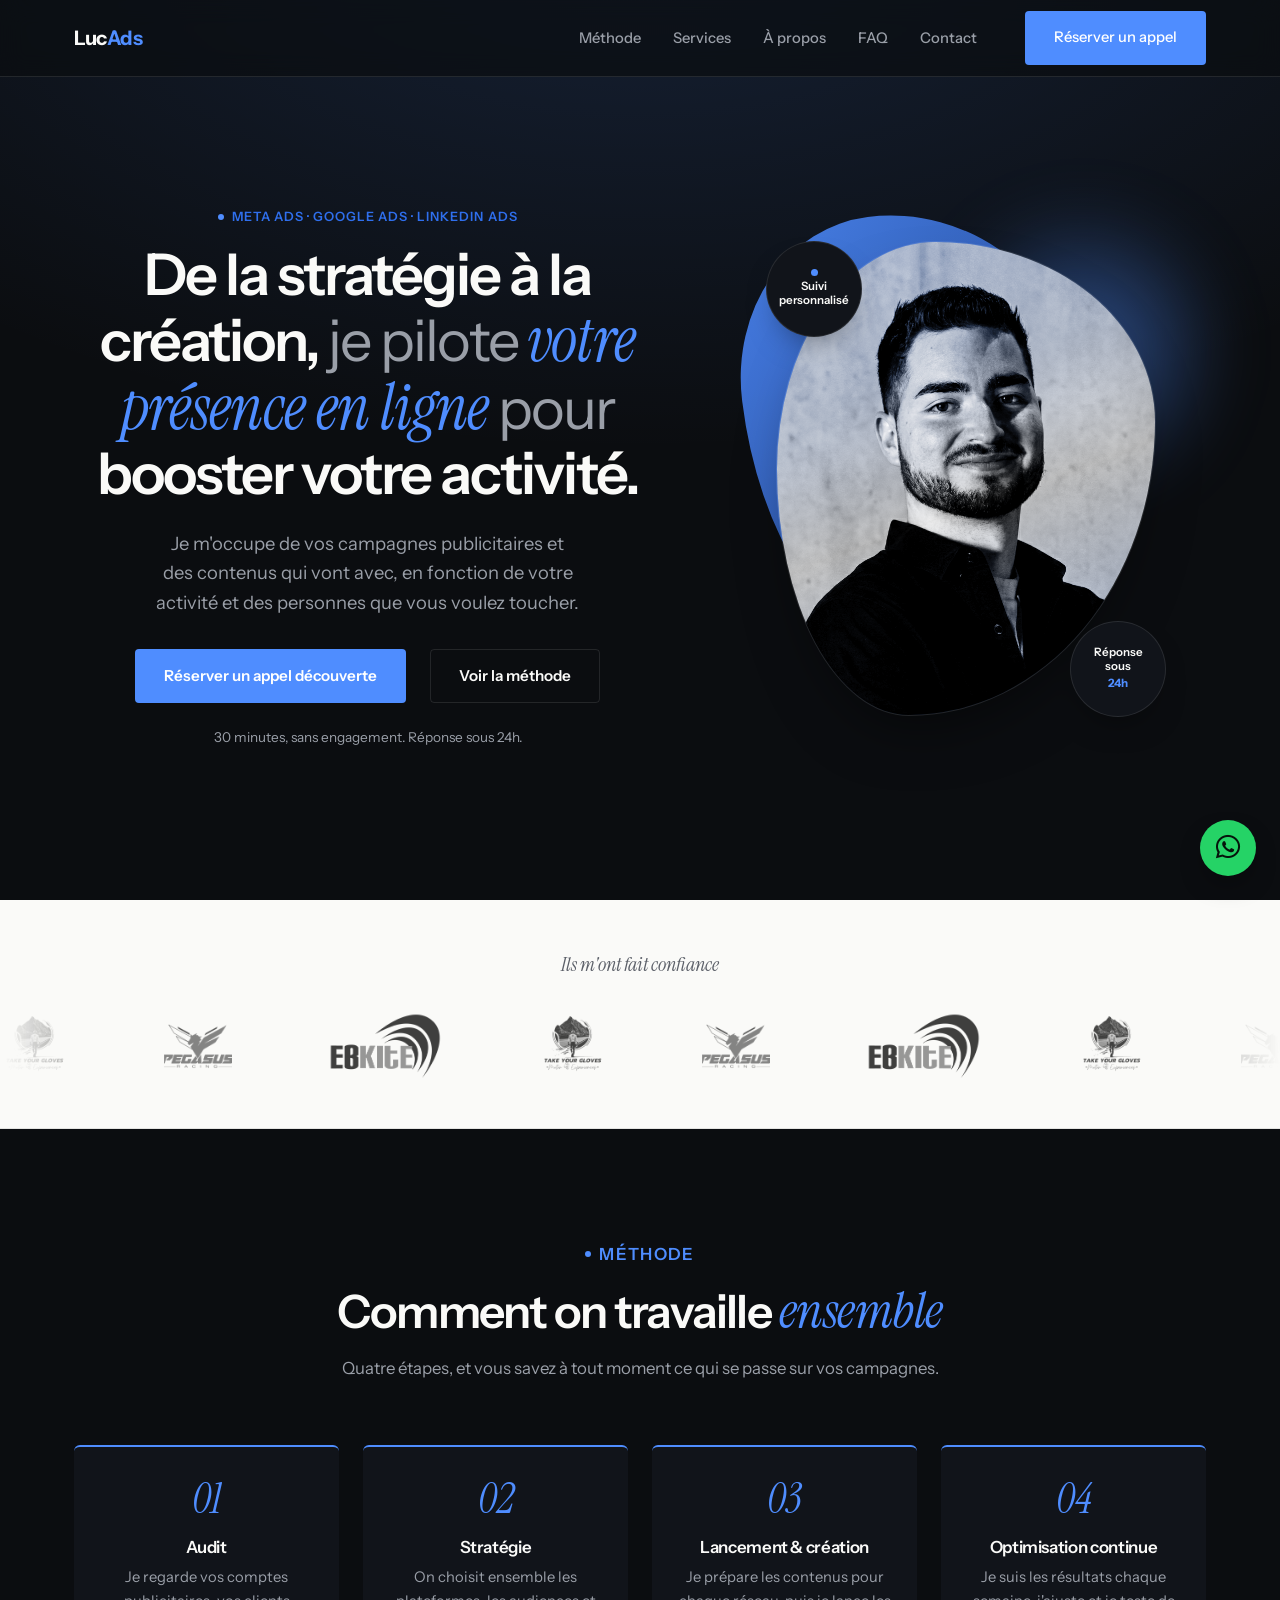
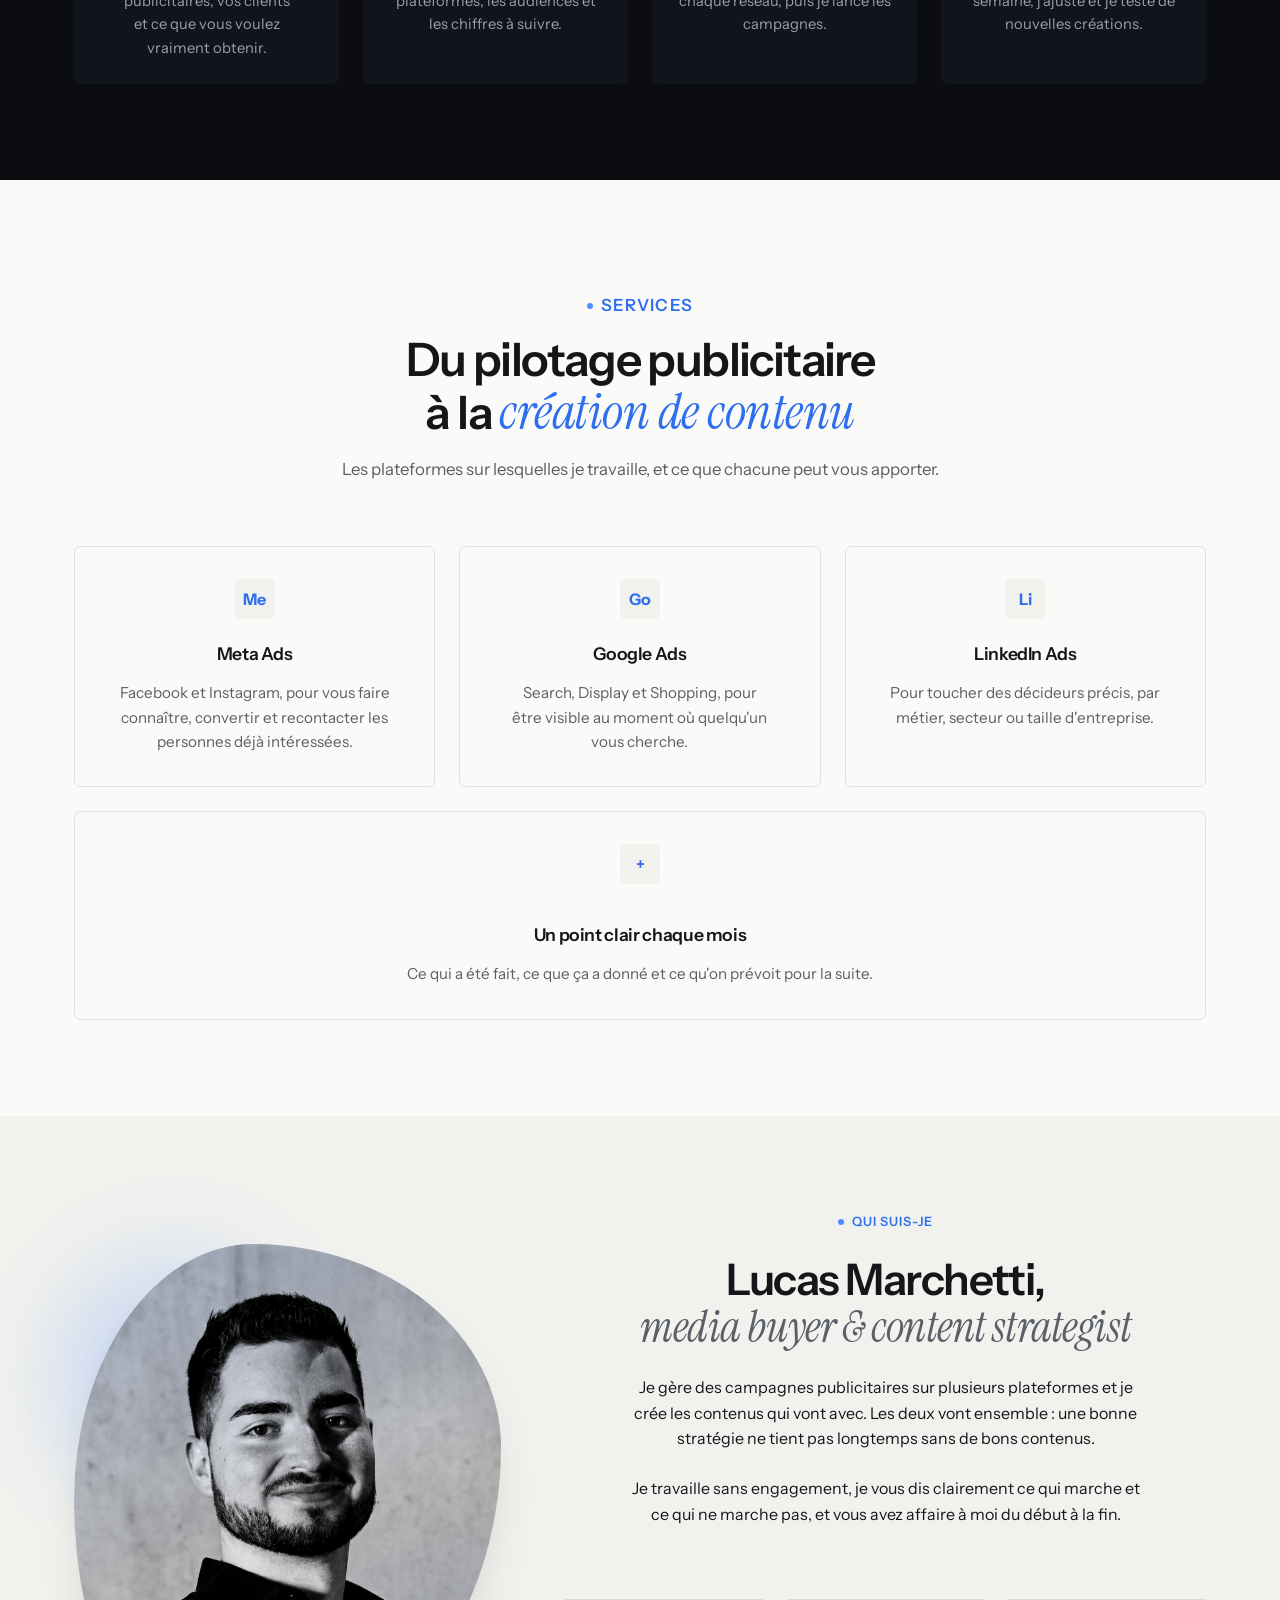
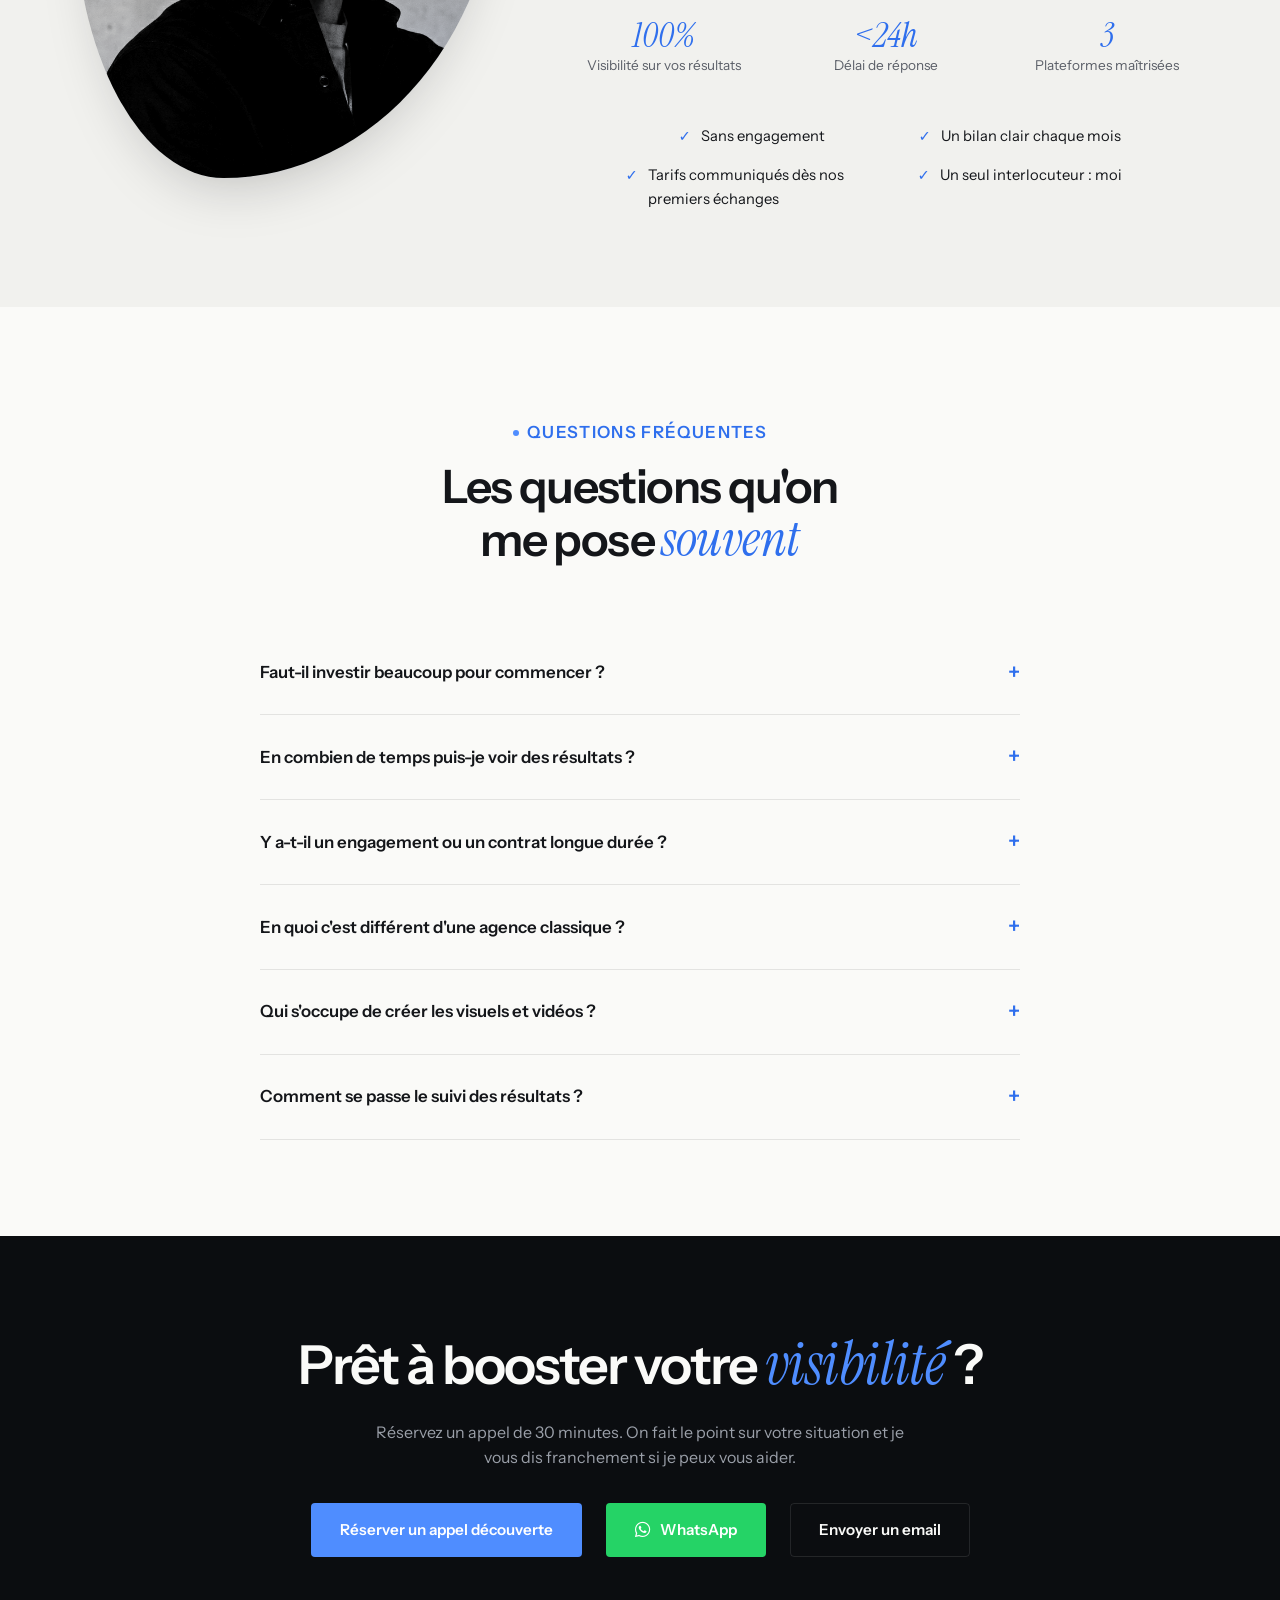
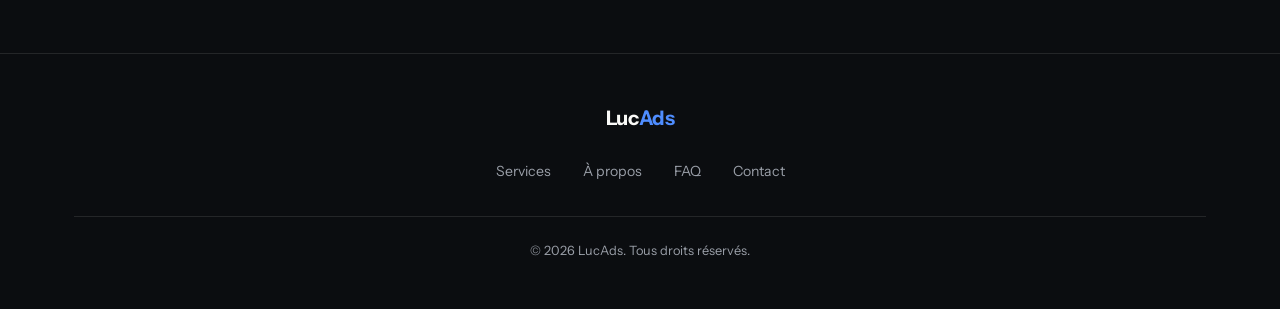
==== commit 348abc3d: "Nouvelle typographie et bandeau des clients - Remplace Sora/Manrope par Instrument Sans, avec des ac" ====
--- a/index.html
+++ b/index.html
@@ -28,7 +28,7 @@
 
 <link rel="preconnect" href="https://fonts.googleapis.com">
 <link rel="preconnect" href="https://fonts.gstatic.com" crossorigin>
-<link href="https://fonts.googleapis.com/css2?family=Sora:wght@300;400;600;700;800&family=Manrope:wght@400;500;600;700;800&display=swap" rel="stylesheet">
+<link href="https://fonts.googleapis.com/css2?family=Instrument+Sans:wght@400;500;600;700&family=Instrument+Serif:ital@0;1&display=swap" rel="stylesheet">
 
 <link rel="stylesheet" href="https://cdnjs.cloudflare.com/ajax/libs/font-awesome/6.5.2/css/all.min.css" referrerpolicy="no-referrer">
 <link rel="stylesheet" href="styles.css">
@@ -113,13 +113,42 @@
   </section>
 
   <!-- ============================================================
+       CLIENTS
+       ============================================================ -->
+  <section class="clients" aria-label="Ils m'ont fait confiance">
+    <p class="clients-label">Ils m'ont fait confiance</p>
+    <div class="marquee">
+      <div class="marquee-inner">
+        <img class="client-logo" src="assets/clients/take-your-gloves.png" alt="Take Your Gloves Motor Experiences" height="68" loading="lazy">
+        <img class="client-logo" src="assets/clients/pegasus-racing.png" alt="Pegasus Racing" height="68" loading="lazy">
+        <img class="client-logo" src="assets/clients/ebkite.png" alt="EBKite" height="68" loading="lazy">
+        <img class="client-logo dup" src="assets/clients/take-your-gloves.png" alt="" height="68" loading="lazy">
+        <img class="client-logo dup" src="assets/clients/pegasus-racing.png" alt="" height="68" loading="lazy">
+        <img class="client-logo dup" src="assets/clients/ebkite.png" alt="" height="68" loading="lazy">
+        <img class="client-logo dup" src="assets/clients/take-your-gloves.png" alt="" height="68" loading="lazy">
+        <img class="client-logo dup" src="assets/clients/pegasus-racing.png" alt="" height="68" loading="lazy">
+        <img class="client-logo dup" src="assets/clients/ebkite.png" alt="" height="68" loading="lazy">
+        <img class="client-logo dup" src="assets/clients/take-your-gloves.png" alt="" height="68" loading="lazy">
+        <img class="client-logo dup" src="assets/clients/pegasus-racing.png" alt="" height="68" loading="lazy">
+        <img class="client-logo dup" src="assets/clients/ebkite.png" alt="" height="68" loading="lazy">
+        <img class="client-logo dup" src="assets/clients/take-your-gloves.png" alt="" height="68" loading="lazy">
+        <img class="client-logo dup" src="assets/clients/pegasus-racing.png" alt="" height="68" loading="lazy">
+        <img class="client-logo dup" src="assets/clients/ebkite.png" alt="" height="68" loading="lazy">
+        <img class="client-logo dup" src="assets/clients/take-your-gloves.png" alt="" height="68" loading="lazy">
+        <img class="client-logo dup" src="assets/clients/pegasus-racing.png" alt="" height="68" loading="lazy">
+        <img class="client-logo dup" src="assets/clients/ebkite.png" alt="" height="68" loading="lazy">
+      </div>
+    </div>
+  </section>
+
+  <!-- ============================================================
        COMMENT ÇA MARCHE
        ============================================================ -->
   <section class="bg-dark section-pad" id="methode">
     <div class="container">
       <div class="section-head reveal">
         <p class="eyebrow">Méthode</p>
-        <h2>Comment on travaille ensemble</h2>
+        <h2>Comment on travaille <span class="serif">ensemble</span></h2>
         <p class="text-secondary">Quatre étapes, et vous savez à tout moment ce qui se passe sur vos campagnes.</p>
       </div>
       <div class="steps">
@@ -154,7 +183,7 @@
     <div class="container">
       <div class="section-head reveal">
         <p class="eyebrow">Services</p>
-        <h2>Du pilotage publicitaire à la création de contenu</h2>
+        <h2>Du pilotage publicitaire à la <span class="serif">création de contenu</span></h2>
         <p class="text-secondary">Les plateformes sur lesquelles je travaille, et ce que chacune peut vous apporter.</p>
       </div>
       <div class="services-grid">
@@ -233,7 +262,7 @@
     <div class="container">
       <div class="section-head reveal">
         <p class="eyebrow">Questions fréquentes</p>
-        <h2>Les questions qu'on me pose souvent</h2>
+        <h2>Les questions qu'on me pose <span class="serif">souvent</span></h2>
       </div>
       <div class="faq-list">
         <details class="faq-item reveal">
@@ -269,7 +298,7 @@
        ============================================================ -->
   <section class="bg-dark cta-final" id="contact">
     <div class="container">
-      <h2 class="reveal">Prêt à booster votre visibilité ?</h2>
+      <h2 class="reveal">Prêt à booster votre <span class="serif">visibilité</span> ?</h2>
       <p class="reveal">Réservez un appel de 30 minutes. On fait le point sur votre situation et je vous dis franchement si je peux vous aider.</p>
       <div class="btn-row reveal">
         <a href="https://cal.eu/lucads/30min" target="_blank" rel="noopener" class="btn btn-primary" data-cal-link="lucads/30min" data-cal-namespace="decouverte" data-cal-config="{&quot;layout&quot;:&quot;month_view&quot;}">Réserver un appel découverte</a>
--- a/styles.css
+++ b/styles.css
@@ -24,6 +24,9 @@
   --space-7: 96px;
   --space-8: 128px;
 
+  --font-sans: "Instrument Sans", system-ui, sans-serif;
+  --font-serif: "Instrument Serif", Georgia, serif;
+
   --max-width: 1180px;
   --radius: 4px;
   --ease: cubic-bezier(0.16, 1, 0.3, 1);
@@ -34,7 +37,7 @@
 html { scroll-behavior: smooth; scroll-padding-top: 96px; }
 
 body {
-  font-family: "Manrope", system-ui, sans-serif;
+  font-family: var(--font-sans);
   font-size: 16px;
   line-height: 1.6;
   color: var(--text-light);
@@ -50,12 +53,21 @@
 
 h1, h2, h3, h4 {
   text-wrap: balance;
-  font-family: "Sora", "Manrope", sans-serif;
-  font-weight: 700;
-  line-height: 1.18;
-  letter-spacing: -0.02em;
-}
-h1 { font-weight: 800; }
+  font-family: var(--font-sans);
+  font-weight: 600;
+  line-height: 1.08;
+  letter-spacing: -0.035em;
+}
+h3 { letter-spacing: -0.02em; line-height: 1.25; }
+
+/* Mot accentué en serif italique (éditorial) */
+.serif {
+  font-family: var(--font-serif);
+  font-style: italic;
+  font-weight: 400;
+  font-size: 1.1em;
+  letter-spacing: -0.01em;
+}
 
 .container {
   max-width: var(--max-width);
@@ -103,7 +115,7 @@
   justify-content: center;
   gap: 10px;
   padding: 14px 28px;
-  font-family: "Manrope", sans-serif;
+  font-family: var(--font-sans);
   font-size: 0.95rem;
   font-weight: 600;
   border-radius: var(--radius);
@@ -227,18 +239,16 @@
   width: 34px;
   height: 34px;
   border: 1.5px solid rgba(79, 141, 255, 0.5);
-  transform: translate(-50%, -50%);
-  transition: width 0.25s var(--ease), height 0.25s var(--ease), border-color 0.25s var(--ease), background-color 0.25s var(--ease), opacity 0.2s var(--ease);
+  transform: translate(-50%, -50%) scale(1);
+  transition: transform 0.25s var(--ease), border-color 0.25s var(--ease), background-color 0.25s var(--ease), opacity 0.2s var(--ease);
 }
 .cursor-ring.is-active {
-  width: 54px;
-  height: 54px;
+  transform: translate(-50%, -50%) scale(1.6);
   border-color: var(--accent);
   background: rgba(79, 141, 255, 0.1);
 }
 .cursor-ring.is-pressed {
-  width: 28px;
-  height: 28px;
+  transform: translate(-50%, -50%) scale(0.8);
 }
 
 @media (prefers-reduced-motion: reduce), (pointer: coarse) {
@@ -265,7 +275,7 @@
   height: 76px;
 }
 .logo {
-  font-family: "Manrope", sans-serif;
+  font-family: var(--font-sans);
   font-weight: 700;
   font-size: 1.25rem;
   color: var(--text-dark);
@@ -298,12 +308,14 @@
   position: absolute;
   left: 0;
   bottom: -6px;
-  width: 0;
+  width: 100%;
   height: 1px;
   background: var(--accent);
-  transition: width 0.25s var(--ease);
-}
-.main-nav a:hover::after { width: 100%; }
+  transform: scaleX(0);
+  transform-origin: left;
+  transition: transform 0.25s var(--ease);
+}
+.main-nav a:hover::after { transform: scaleX(1); }
 
 .nav-toggle {
   display: none;
@@ -352,11 +364,15 @@
 }
 .hero h1 .h1-thin {
   color: var(--text-dark-secondary);
-  font-weight: 300;
+  font-weight: 400;
 }
 .hero h1 .h1-accent {
   color: var(--accent);
-  font-weight: 800;
+  font-family: var(--font-serif);
+  font-style: italic;
+  font-weight: 400;
+  font-size: 1.1em; /* le serif a une hauteur d'x plus faible que la grotesque */
+  letter-spacing: -0.01em;
 }
 .hero-subtitle {
   font-size: 1.15rem;
@@ -522,8 +538,12 @@
   text-align: center;
 }
 .section-head h2 {
-  font-size: clamp(1.8rem, 3vw, 2.4rem);
-}
+  font-size: clamp(2rem, 3.6vw, 3rem);
+}
+.section-head h2 .serif,
+.cta-final h2 .serif { color: var(--accent-dim); }
+.bg-dark .section-head h2 .serif,
+.cta-final h2 .serif { color: var(--accent); }
 .section-head p {
   margin-top: var(--space-2);
   font-size: 1.05rem;
@@ -555,7 +575,7 @@
   border-color: var(--accent-dim);
 }
 .problem-card .num {
-  font-family: "Manrope", sans-serif;
+  font-family: var(--font-sans);
   font-size: 0.85rem;
   color: var(--accent-dim);
   font-weight: 700;
@@ -591,9 +611,11 @@
   box-shadow: 0 16px 32px -16px rgba(0, 0, 0, 0.5);
 }
 .step .step-index {
-  font-family: "Manrope", sans-serif;
-  font-size: 2rem;
-  font-weight: 700;
+  font-family: var(--font-serif);
+  font-style: italic;
+  font-size: 2.6rem;
+  font-weight: 400;
+  line-height: 1;
   color: var(--accent);
   display: block;
   margin-bottom: var(--space-2);
@@ -638,7 +660,7 @@
   align-items: center;
   justify-content: center;
   margin-bottom: var(--space-3);
-  font-family: "Manrope", sans-serif;
+  font-family: var(--font-sans);
   font-weight: 700;
   color: var(--accent-dim);
   transition: transform 0.3s var(--ease), background-color 0.3s var(--ease);
@@ -712,8 +734,8 @@
   pointer-events: none;
 }
 .about-text { text-align: center; display: flex; flex-direction: column; align-items: center; }
-.about-text h2 { margin-bottom: var(--space-3); }
-.about-text h2 .h2-thin { font-weight: 400; color: var(--text-light-secondary); }
+.about-text h2 { font-size: clamp(2rem, 3.4vw, 2.8rem); margin-bottom: var(--space-3); }
+.about-text h2 .h2-thin { font-family: var(--font-serif); font-style: italic; font-weight: 400; letter-spacing: -0.01em; color: var(--text-light-secondary); }
 .about-text p { margin-bottom: var(--space-3); max-width: 520px; }
 
 .proof-row {
@@ -731,9 +753,11 @@
 }
 .proof-item:hover { transform: translateY(-3px); }
 .proof-item .value {
-  font-family: "Manrope", sans-serif;
-  font-size: 1.4rem;
-  font-weight: 700;
+  font-family: var(--font-serif);
+  font-style: italic;
+  font-size: 2.2rem;
+  font-weight: 400;
+  line-height: 1.1;
   color: var(--accent-dim);
 }
 .proof-item .label {
@@ -781,7 +805,7 @@
   background: none;
   border: none;
   text-align: left;
-  font-family: "Manrope", sans-serif;
+  font-family: var(--font-sans);
   font-size: 1.05rem;
   font-weight: 600;
   color: var(--text-light);
@@ -825,7 +849,7 @@
   padding: var(--space-7) 0;
 }
 .cta-final h2 {
-  font-size: clamp(1.8rem, 3.5vw, 2.6rem);
+  font-size: clamp(2.2rem, 4.2vw, 3.4rem);
   max-width: 700px;
   margin: 0 auto var(--space-3);
 }
@@ -867,6 +891,59 @@
   font-size: 0.8rem;
   color: var(--text-dark-secondary);
   text-align: center;
+}
+
+/* ============================================================
+   Bandeau clients (défilement infini)
+   ============================================================ */
+.clients {
+  background: var(--bg-light);
+  padding: var(--space-5) 0;
+  border-bottom: 1px solid var(--border-light);
+  overflow: hidden;
+}
+.clients-label {
+  text-align: center;
+  font-family: var(--font-serif);
+  font-style: italic;
+  font-size: 1.25rem;
+  color: var(--text-light-secondary);
+  margin-bottom: var(--space-4);
+}
+.marquee {
+  -webkit-mask-image: linear-gradient(to right, transparent, #000 12%, #000 88%, transparent);
+  mask-image: linear-gradient(to right, transparent, #000 12%, #000 88%, transparent);
+}
+.marquee-inner {
+  display: flex;
+  align-items: center;
+  width: max-content;
+  animation: marquee 40s linear infinite;
+}
+.marquee-inner .client-logo { margin-right: var(--space-7); }
+.marquee:hover .marquee-inner { animation-play-state: paused; }
+/* 6 jeux de logos : translateX(-50%) retombe exactement sur le 4e jeu, d'où une boucle sans saut */
+@keyframes marquee { to { transform: translateX(-50%); } }
+.client-logo {
+  height: 68px;
+  width: auto;
+  flex-shrink: 0;
+  filter: grayscale(1) brightness(0.75) contrast(1.15);
+  opacity: 0.75;
+  transition: opacity 0.3s var(--ease), filter 0.3s var(--ease);
+}
+.client-logo:hover { opacity: 1; filter: none; }
+
+@media (prefers-reduced-motion: reduce) {
+  .marquee { -webkit-mask-image: none; mask-image: none; }
+  .marquee-inner { animation: none; width: auto; justify-content: center; flex-wrap: wrap; gap: var(--space-5); }
+  .client-logo.dup { display: none; }
+}
+
+@media (max-width: 720px) {
+  .clients { padding: var(--space-4) 0; }
+  .clients-label { font-size: 1.05rem; margin-bottom: var(--space-3); }
+  .marquee-inner .client-logo { height: 52px; margin-right: var(--space-5); }
 }
 
 /* ============================================================
@@ -974,10 +1051,10 @@
 
   .about-grid { gap: var(--space-3); }
   .about-photo { max-width: 220px; }
-  .about-text h2 { font-size: 1.3rem; }
+  .about-text h2 { font-size: 1.7rem; }
   .about-text h2 .h2-thin { display: block; font-size: 1.05rem; letter-spacing: 0; white-space: nowrap; }
   .about-text p { font-size: 0.92rem; }
-  .proof-item .value { font-size: 1.15rem; }
+  .proof-item .value { font-size: 1.8rem; }
   .commitments { margin-top: var(--space-3); gap: var(--space-2); }
   .commitment-item {
     display: block;
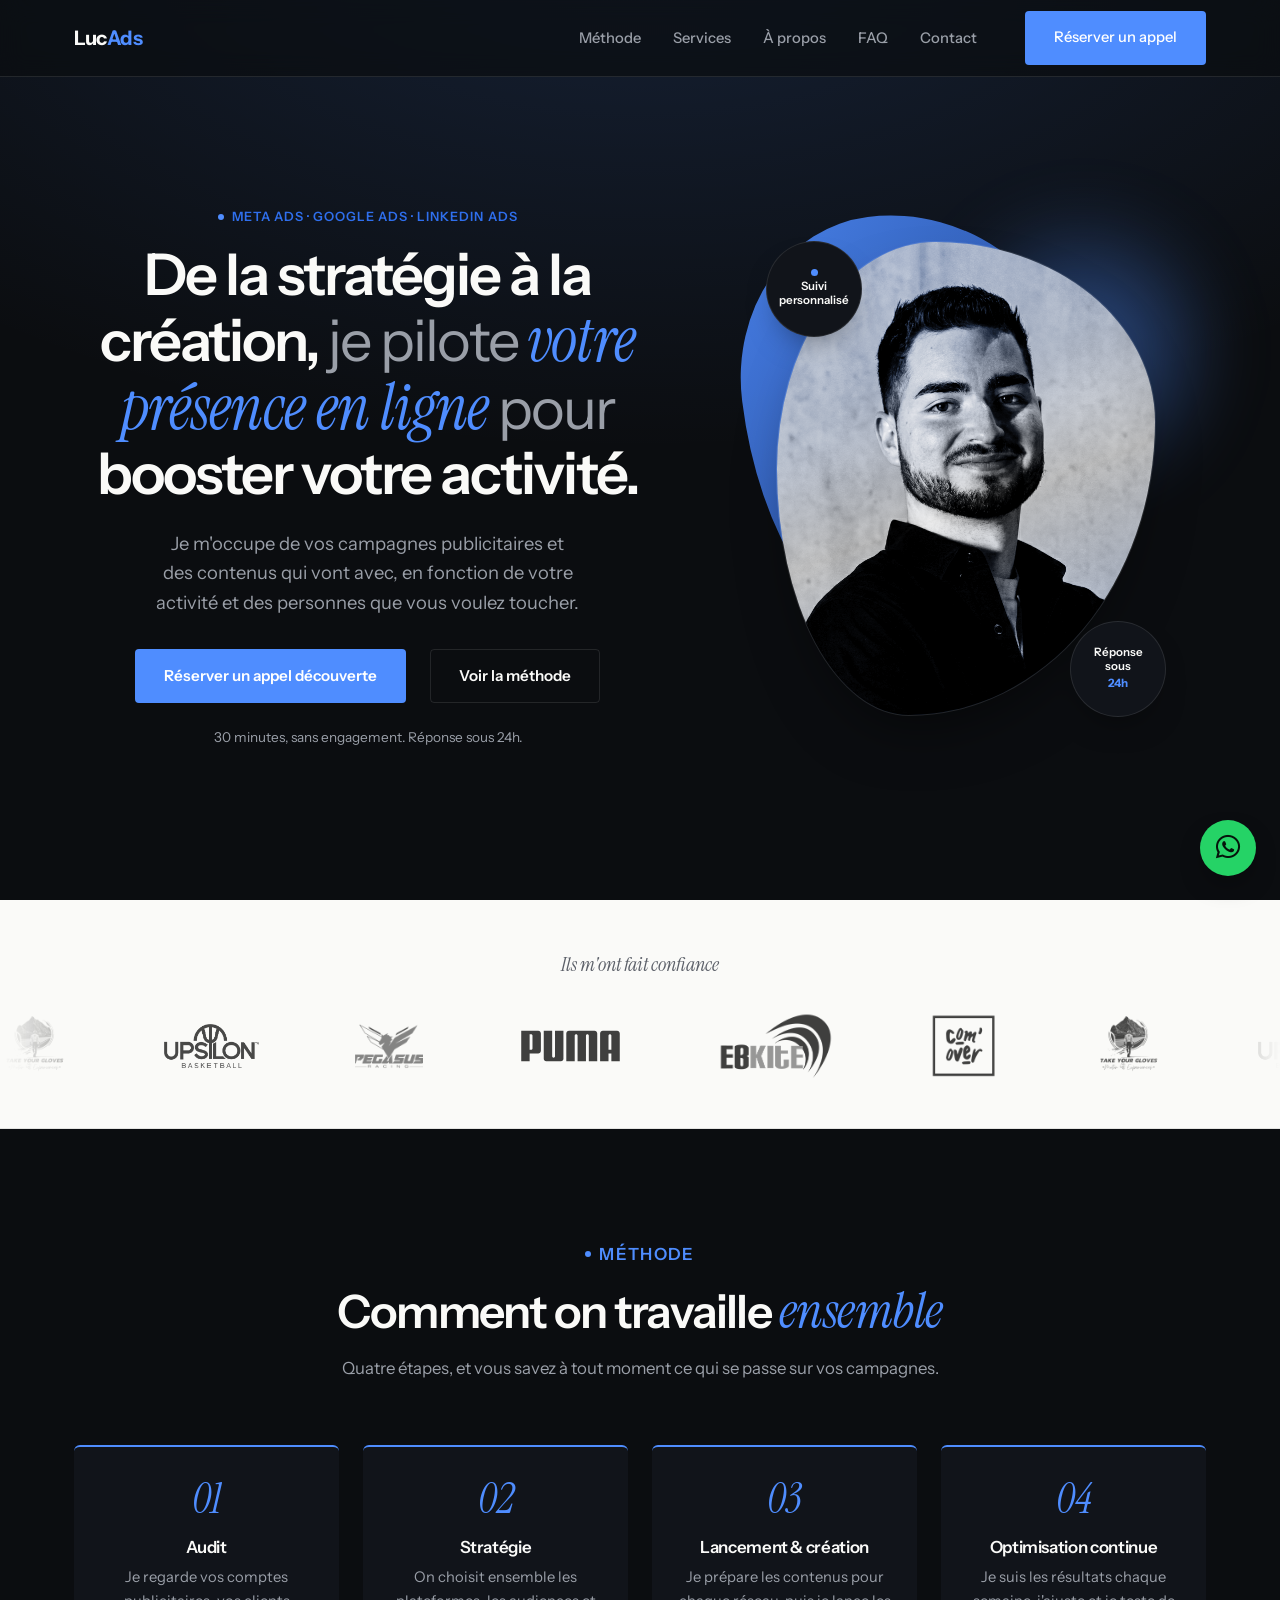
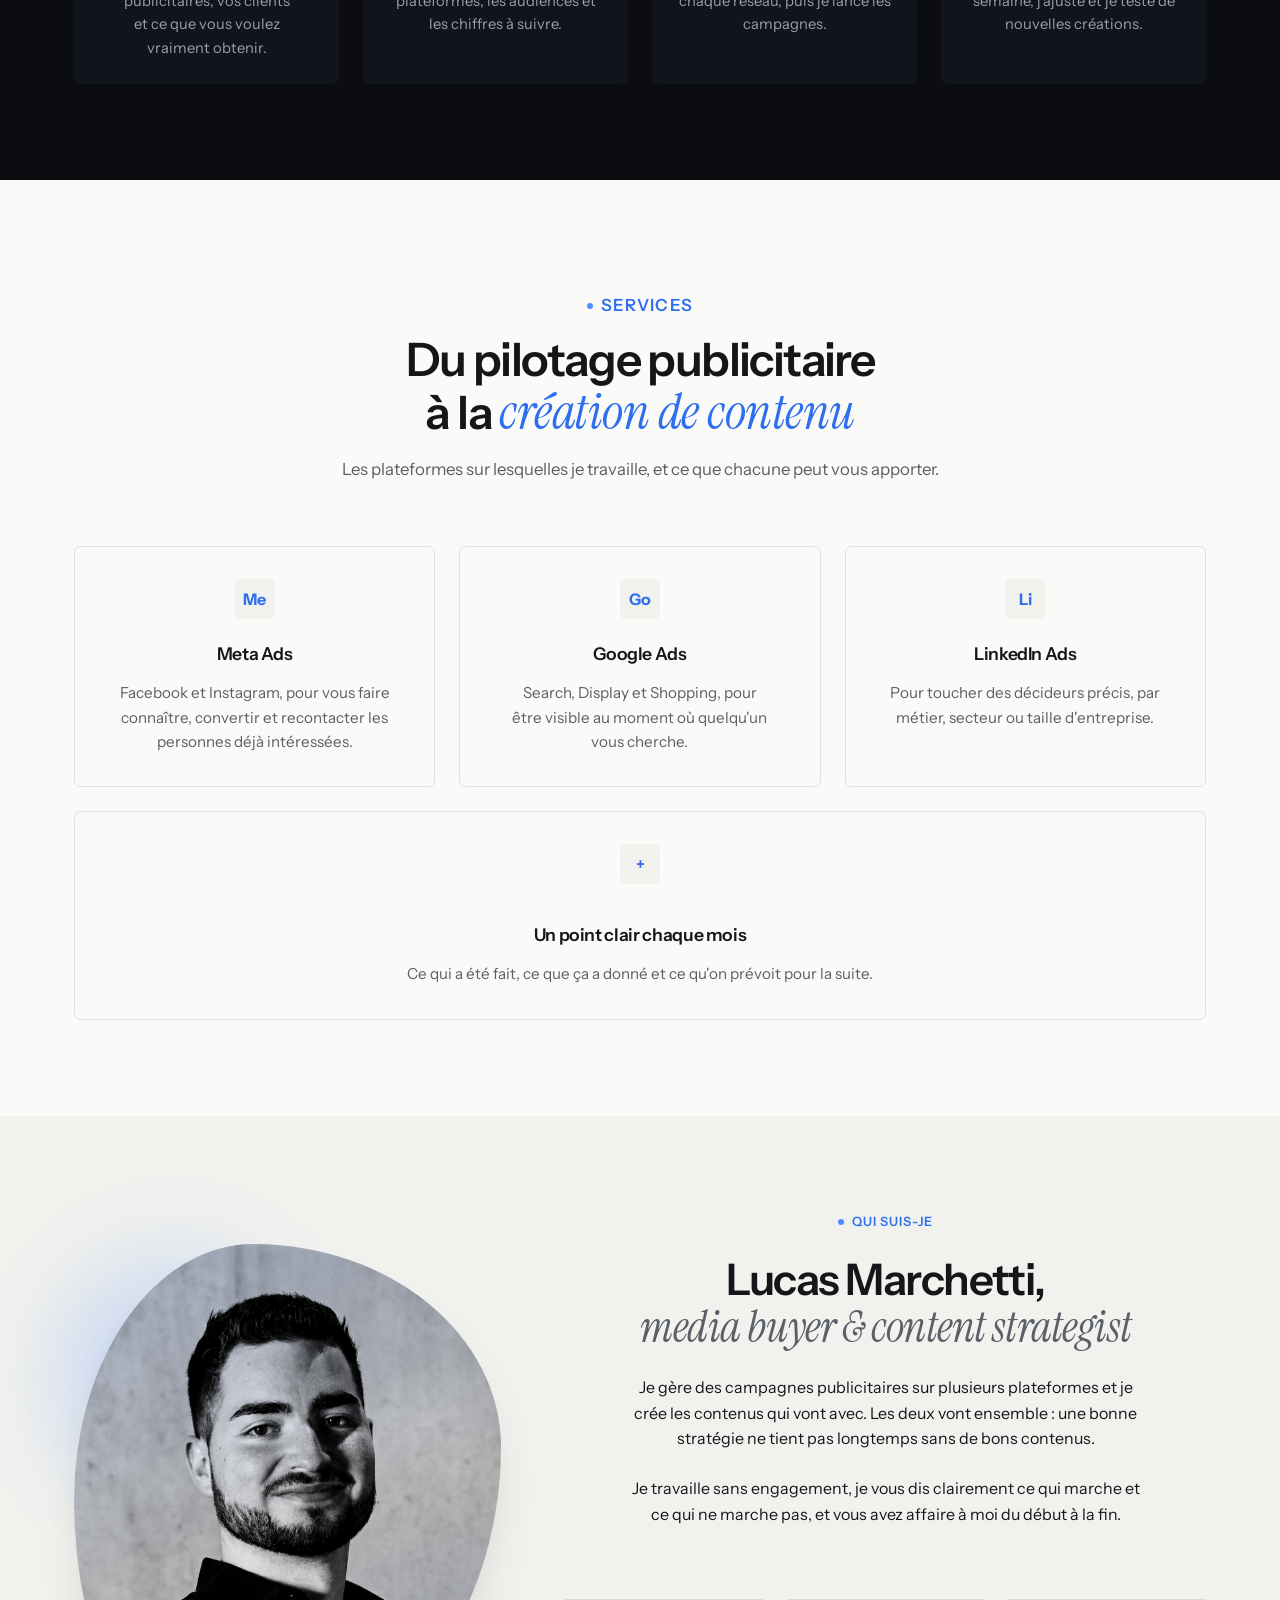
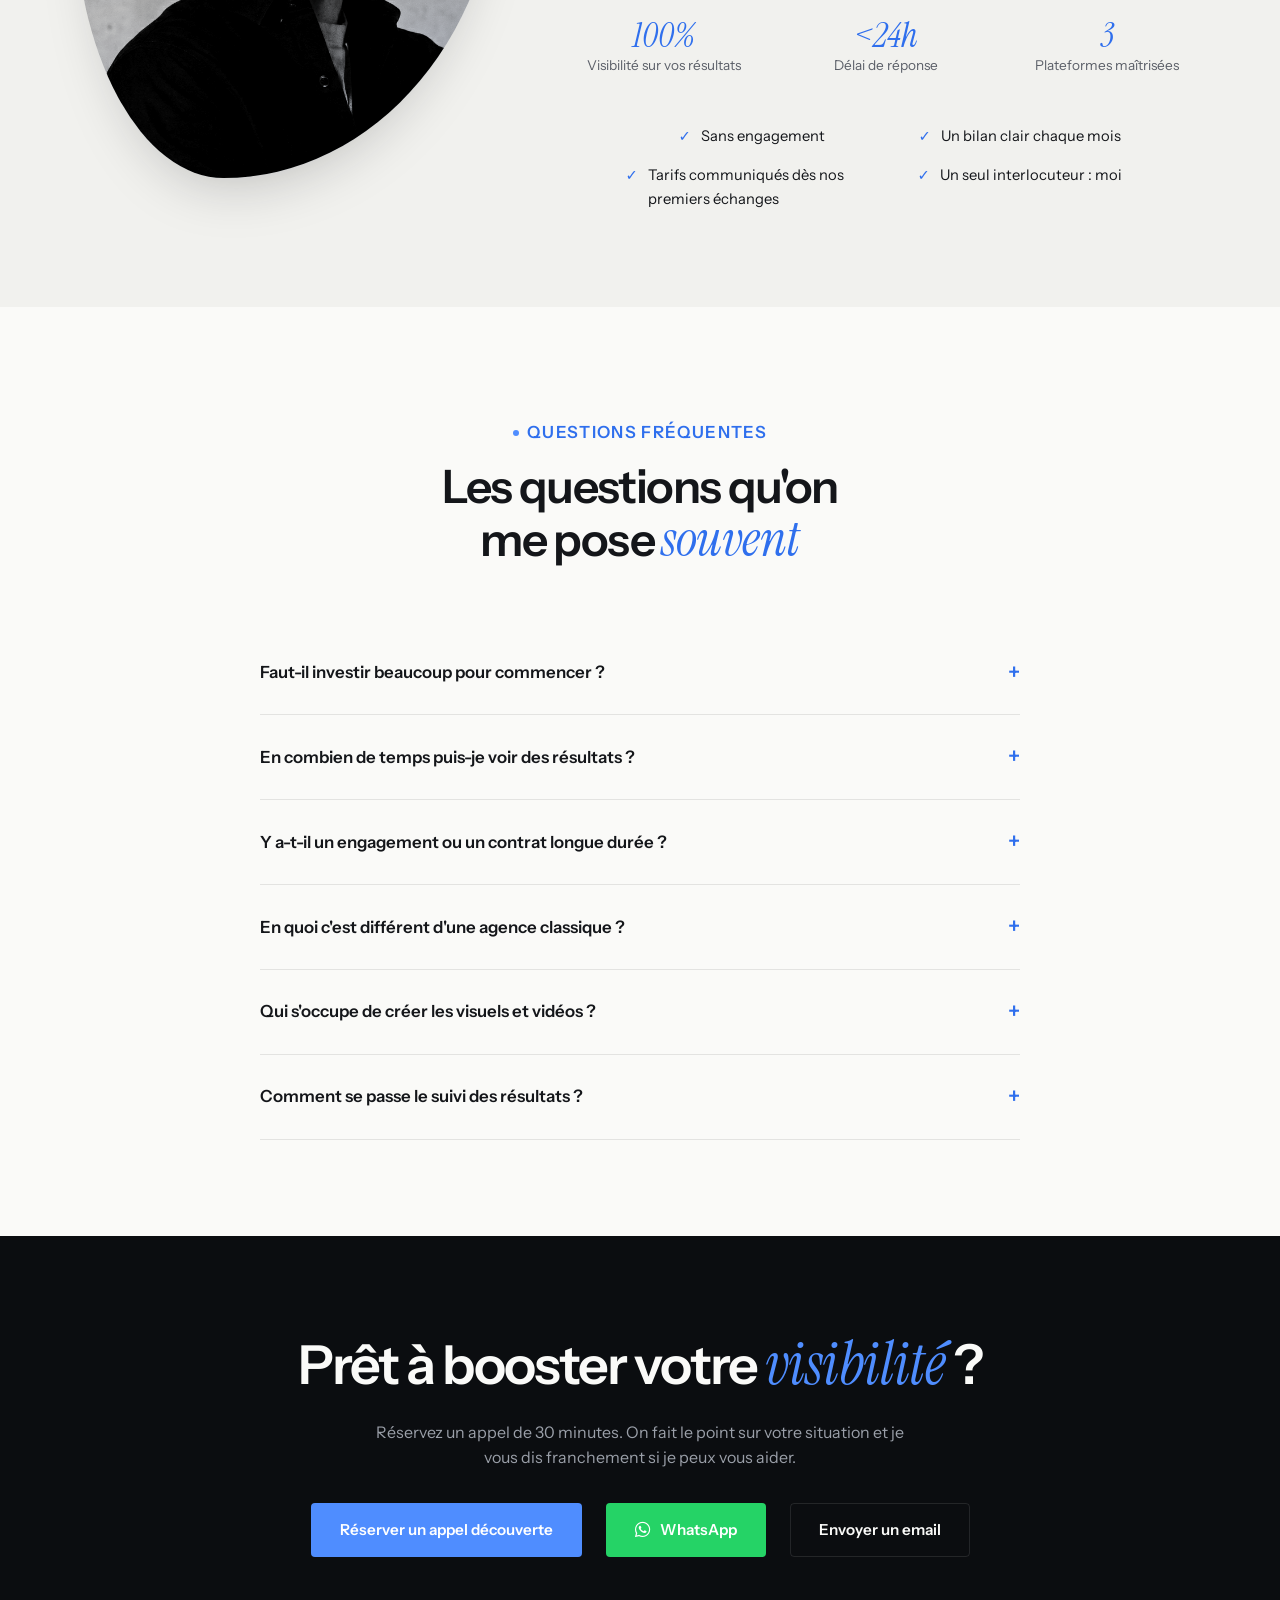
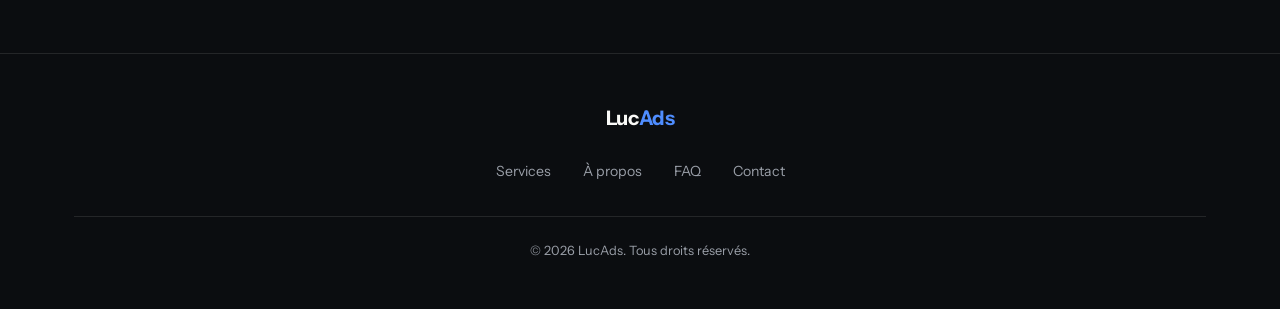
==== commit 95599d98: "Ajoute Upsilon Basketball, Puma et Com'over au bandeau clients - 6 marques dans le bandeau défilant," ====
--- a/index.html
+++ b/index.html
@@ -120,23 +120,29 @@
     <div class="marquee">
       <div class="marquee-inner">
         <img class="client-logo" src="assets/clients/take-your-gloves.png" alt="Take Your Gloves Motor Experiences" height="68" loading="lazy">
+        <img class="client-logo client-logo--wide" src="assets/clients/upsilon.png" alt="Upsilon Basketball" height="68" loading="lazy">
         <img class="client-logo" src="assets/clients/pegasus-racing.png" alt="Pegasus Racing" height="68" loading="lazy">
+        <img class="client-logo client-logo--wide" src="assets/clients/puma.svg" alt="Puma" height="68" loading="lazy">
         <img class="client-logo" src="assets/clients/ebkite.png" alt="EBKite" height="68" loading="lazy">
+        <img class="client-logo" src="assets/clients/comover.png" alt="Agence Com'over" height="68" loading="lazy">
         <img class="client-logo dup" src="assets/clients/take-your-gloves.png" alt="" height="68" loading="lazy">
+        <img class="client-logo client-logo--wide dup" src="assets/clients/upsilon.png" alt="" height="68" loading="lazy">
         <img class="client-logo dup" src="assets/clients/pegasus-racing.png" alt="" height="68" loading="lazy">
+        <img class="client-logo client-logo--wide dup" src="assets/clients/puma.svg" alt="" height="68" loading="lazy">
         <img class="client-logo dup" src="assets/clients/ebkite.png" alt="" height="68" loading="lazy">
+        <img class="client-logo dup" src="assets/clients/comover.png" alt="" height="68" loading="lazy">
         <img class="client-logo dup" src="assets/clients/take-your-gloves.png" alt="" height="68" loading="lazy">
+        <img class="client-logo client-logo--wide dup" src="assets/clients/upsilon.png" alt="" height="68" loading="lazy">
         <img class="client-logo dup" src="assets/clients/pegasus-racing.png" alt="" height="68" loading="lazy">
+        <img class="client-logo client-logo--wide dup" src="assets/clients/puma.svg" alt="" height="68" loading="lazy">
         <img class="client-logo dup" src="assets/clients/ebkite.png" alt="" height="68" loading="lazy">
+        <img class="client-logo dup" src="assets/clients/comover.png" alt="" height="68" loading="lazy">
         <img class="client-logo dup" src="assets/clients/take-your-gloves.png" alt="" height="68" loading="lazy">
+        <img class="client-logo client-logo--wide dup" src="assets/clients/upsilon.png" alt="" height="68" loading="lazy">
         <img class="client-logo dup" src="assets/clients/pegasus-racing.png" alt="" height="68" loading="lazy">
+        <img class="client-logo client-logo--wide dup" src="assets/clients/puma.svg" alt="" height="68" loading="lazy">
         <img class="client-logo dup" src="assets/clients/ebkite.png" alt="" height="68" loading="lazy">
-        <img class="client-logo dup" src="assets/clients/take-your-gloves.png" alt="" height="68" loading="lazy">
-        <img class="client-logo dup" src="assets/clients/pegasus-racing.png" alt="" height="68" loading="lazy">
-        <img class="client-logo dup" src="assets/clients/ebkite.png" alt="" height="68" loading="lazy">
-        <img class="client-logo dup" src="assets/clients/take-your-gloves.png" alt="" height="68" loading="lazy">
-        <img class="client-logo dup" src="assets/clients/pegasus-racing.png" alt="" height="68" loading="lazy">
-        <img class="client-logo dup" src="assets/clients/ebkite.png" alt="" height="68" loading="lazy">
+        <img class="client-logo dup" src="assets/clients/comover.png" alt="" height="68" loading="lazy">
       </div>
     </div>
   </section>
--- a/styles.css
+++ b/styles.css
@@ -922,7 +922,7 @@
 }
 .marquee-inner .client-logo { margin-right: var(--space-7); }
 .marquee:hover .marquee-inner { animation-play-state: paused; }
-/* 6 jeux de logos : translateX(-50%) retombe exactement sur le 4e jeu, d'où une boucle sans saut */
+/* 4 jeux de logos identiques : translateX(-50%) retombe exactement sur le 3e jeu, d'où une boucle sans saut */
 @keyframes marquee { to { transform: translateX(-50%); } }
 .client-logo {
   height: 68px;
@@ -933,6 +933,9 @@
   transition: opacity 0.3s var(--ease), filter 0.3s var(--ease);
 }
 .client-logo:hover { opacity: 1; filter: none; }
+/* Logos typographiques larges : réduits pour garder un poids visuel homogène */
+.marquee-inner .client-logo--wide { height: 44px; }
+.marquee-inner .client-logo[src$="puma.svg"] { height: 32px; } /* lettrage plein, très dense */
 
 @media (prefers-reduced-motion: reduce) {
   .marquee { -webkit-mask-image: none; mask-image: none; }
@@ -944,6 +947,8 @@
   .clients { padding: var(--space-4) 0; }
   .clients-label { font-size: 1.05rem; margin-bottom: var(--space-3); }
   .marquee-inner .client-logo { height: 52px; margin-right: var(--space-5); }
+  .marquee-inner .client-logo--wide { height: 34px; }
+  .marquee-inner .client-logo[src$="puma.svg"] { height: 25px; }
 }
 
 /* ============================================================
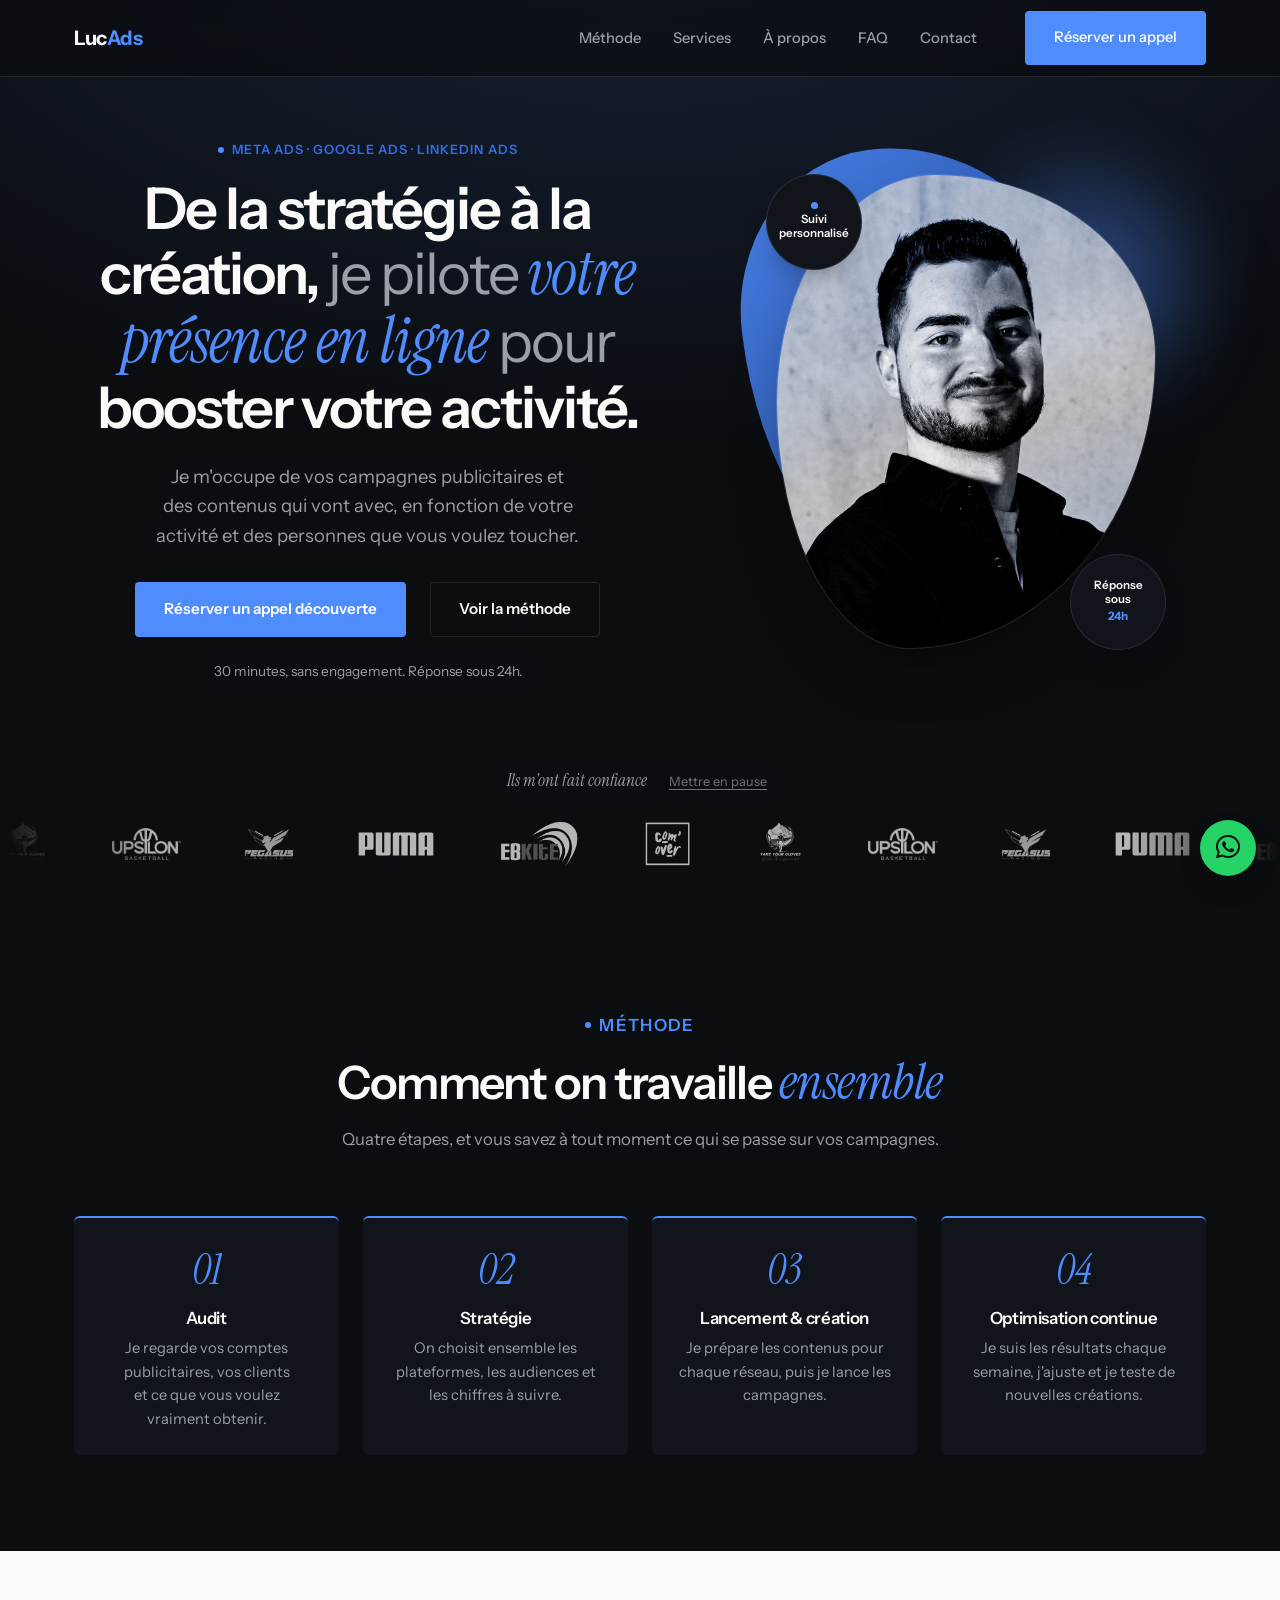
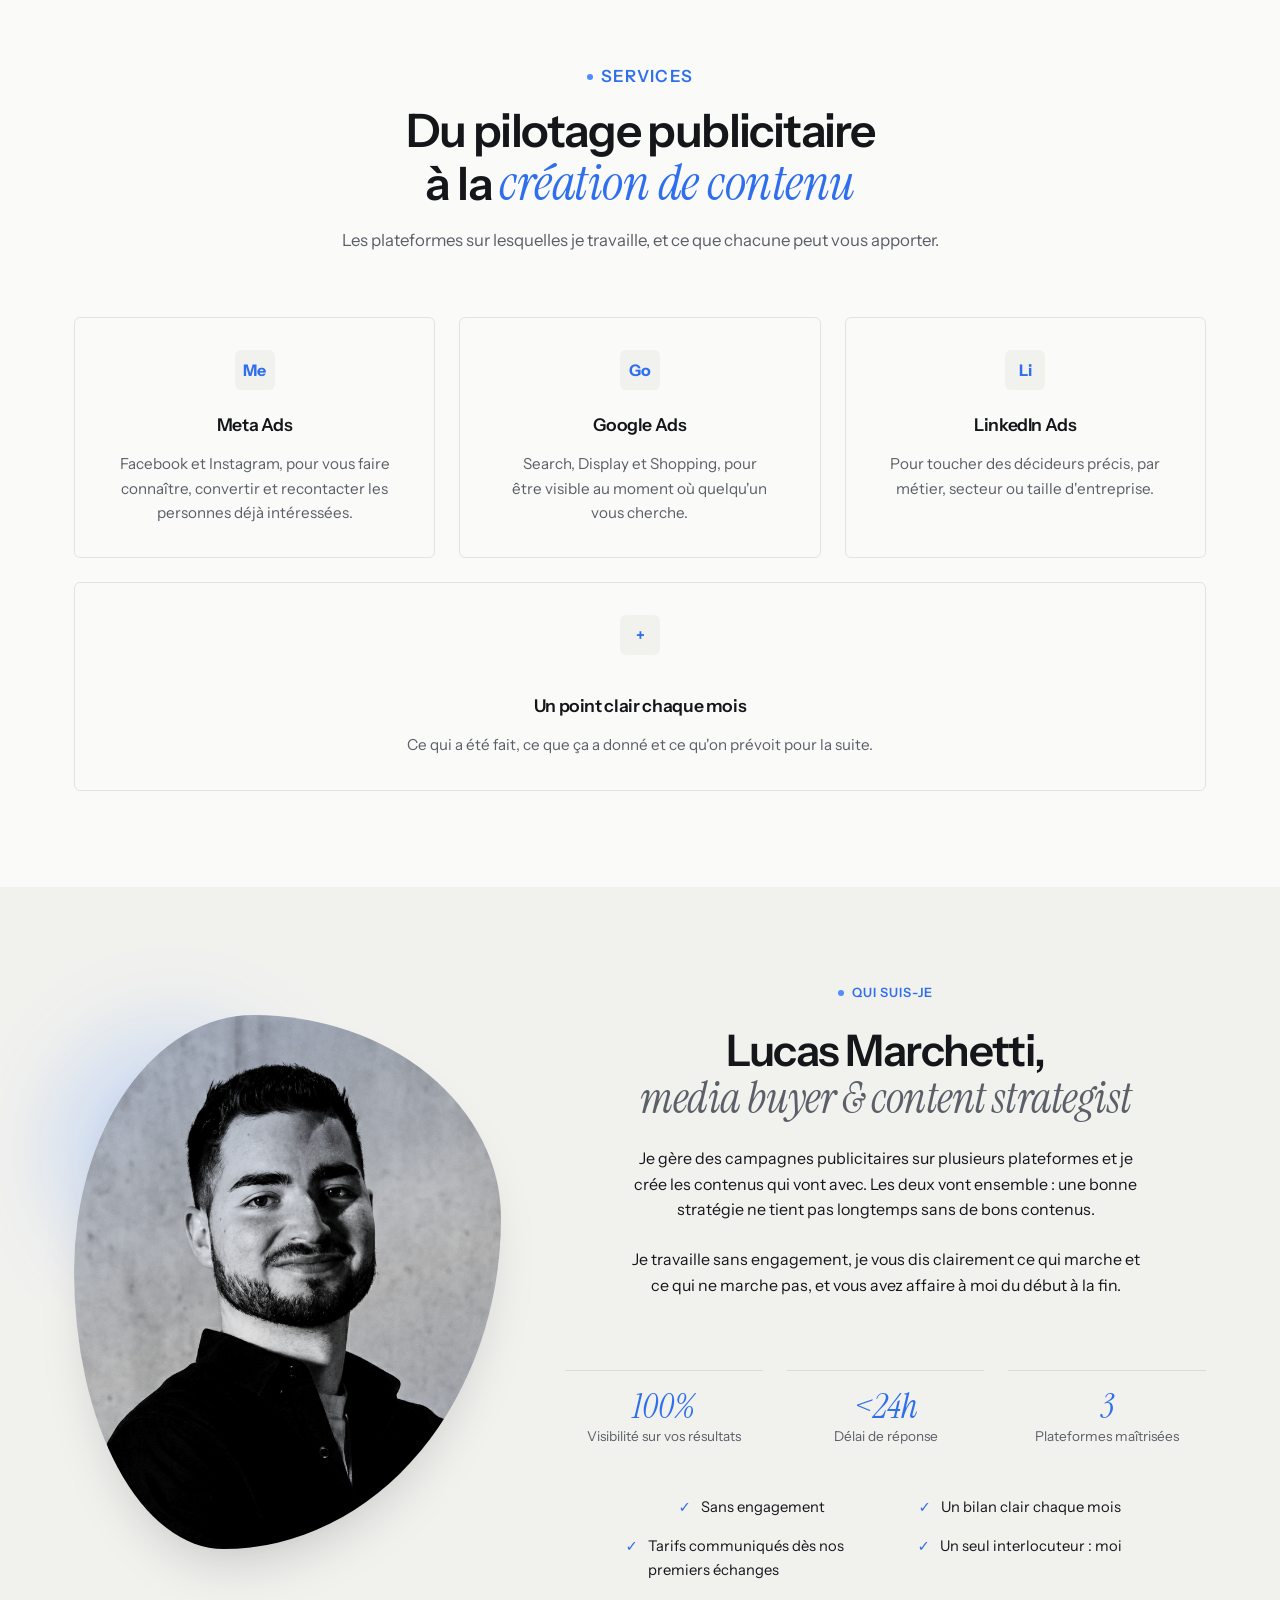
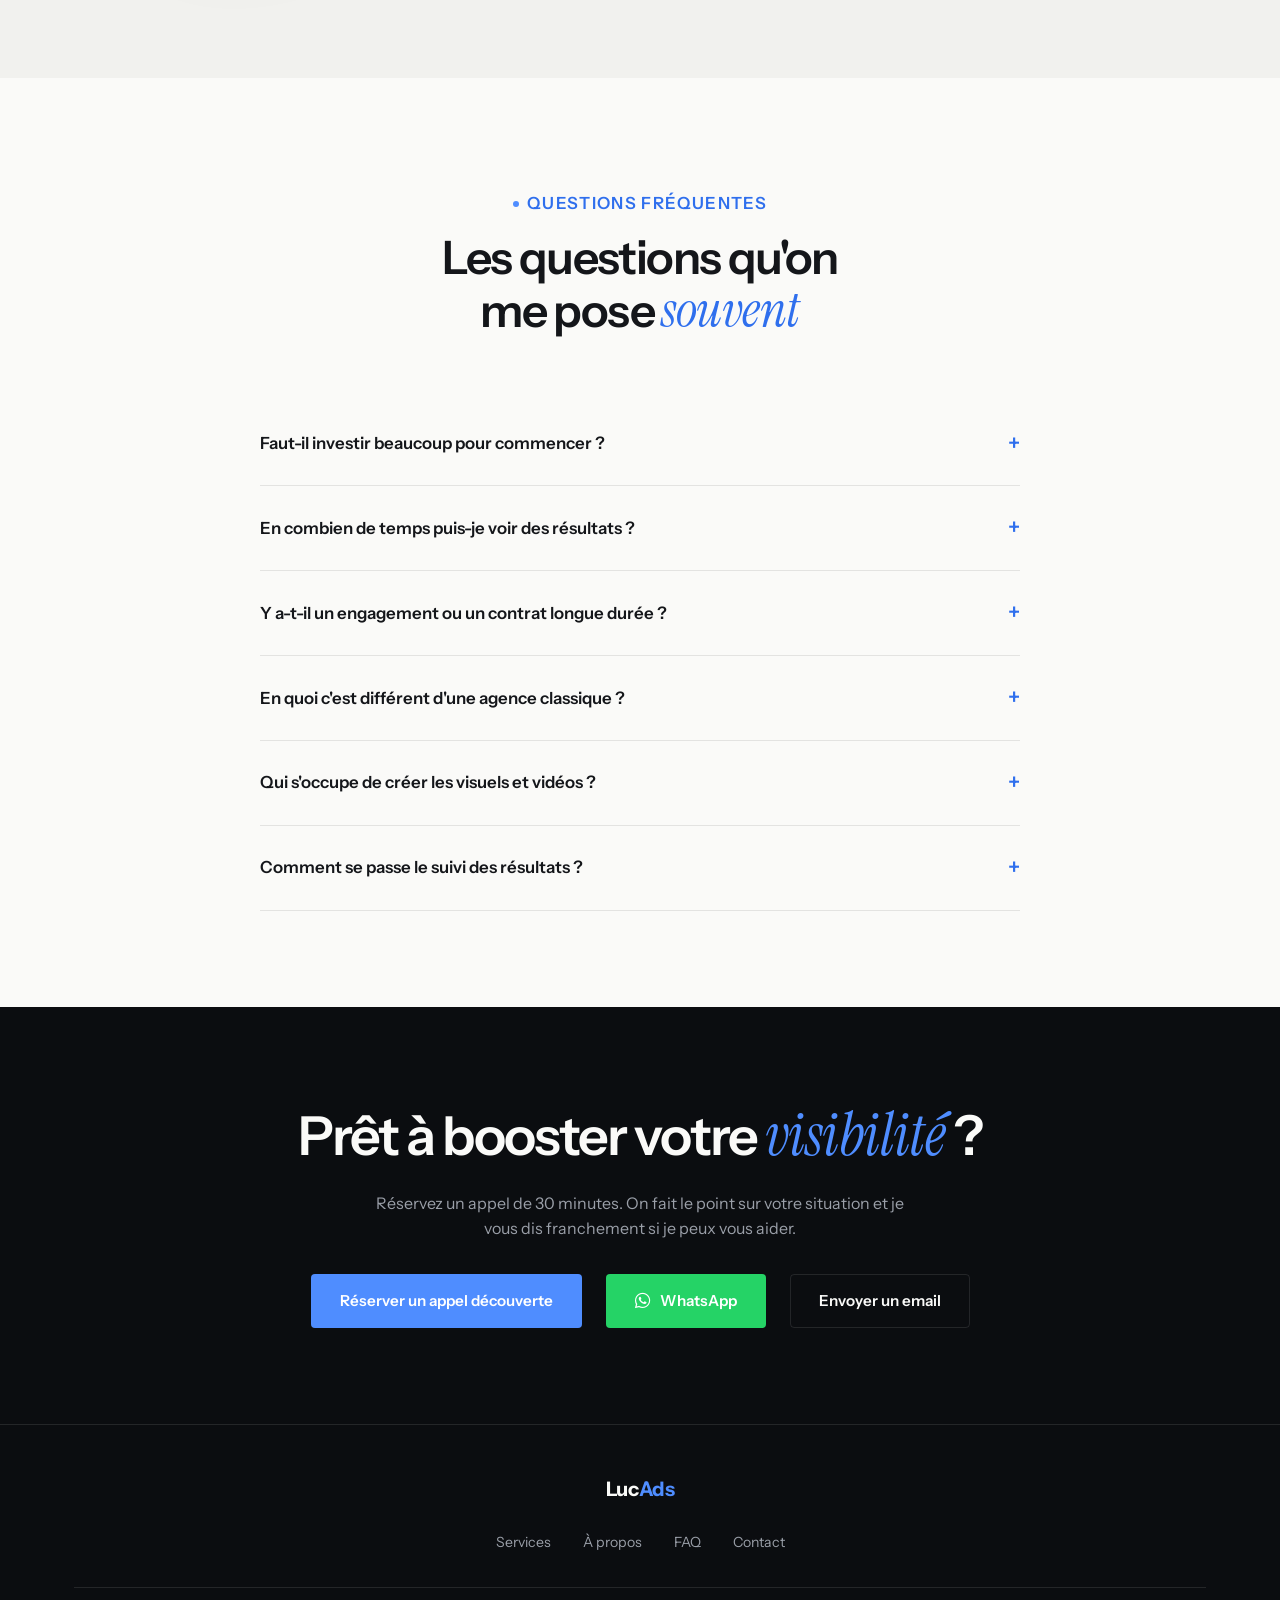
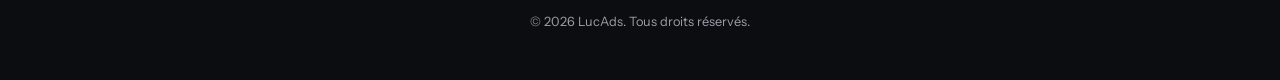
==== commit 4eed010f: "Corrige les écarts prioritaires de l'audit design - Mobile : badges masqués, eyebrow lisible (11 px " ====
--- a/index.html
+++ b/index.html
@@ -110,41 +110,41 @@
         </div>
       </div>
     </div>
-  </section>
-
-  <!-- ============================================================
-       CLIENTS
-       ============================================================ -->
-  <section class="clients" aria-label="Ils m'ont fait confiance">
-    <p class="clients-label">Ils m'ont fait confiance</p>
-    <div class="marquee">
-      <div class="marquee-inner">
-        <img class="client-logo" src="assets/clients/take-your-gloves.png" alt="Take Your Gloves Motor Experiences" height="68" loading="lazy">
-        <img class="client-logo client-logo--wide" src="assets/clients/upsilon.png" alt="Upsilon Basketball" height="68" loading="lazy">
-        <img class="client-logo" src="assets/clients/pegasus-racing.png" alt="Pegasus Racing" height="68" loading="lazy">
-        <img class="client-logo client-logo--wide" src="assets/clients/puma.svg" alt="Puma" height="68" loading="lazy">
-        <img class="client-logo" src="assets/clients/ebkite.png" alt="EBKite" height="68" loading="lazy">
-        <img class="client-logo" src="assets/clients/comover.png" alt="Agence Com'over" height="68" loading="lazy">
-        <img class="client-logo dup" src="assets/clients/take-your-gloves.png" alt="" height="68" loading="lazy">
-        <img class="client-logo client-logo--wide dup" src="assets/clients/upsilon.png" alt="" height="68" loading="lazy">
-        <img class="client-logo dup" src="assets/clients/pegasus-racing.png" alt="" height="68" loading="lazy">
-        <img class="client-logo client-logo--wide dup" src="assets/clients/puma.svg" alt="" height="68" loading="lazy">
-        <img class="client-logo dup" src="assets/clients/ebkite.png" alt="" height="68" loading="lazy">
-        <img class="client-logo dup" src="assets/clients/comover.png" alt="" height="68" loading="lazy">
-        <img class="client-logo dup" src="assets/clients/take-your-gloves.png" alt="" height="68" loading="lazy">
-        <img class="client-logo client-logo--wide dup" src="assets/clients/upsilon.png" alt="" height="68" loading="lazy">
-        <img class="client-logo dup" src="assets/clients/pegasus-racing.png" alt="" height="68" loading="lazy">
-        <img class="client-logo client-logo--wide dup" src="assets/clients/puma.svg" alt="" height="68" loading="lazy">
-        <img class="client-logo dup" src="assets/clients/ebkite.png" alt="" height="68" loading="lazy">
-        <img class="client-logo dup" src="assets/clients/comover.png" alt="" height="68" loading="lazy">
-        <img class="client-logo dup" src="assets/clients/take-your-gloves.png" alt="" height="68" loading="lazy">
-        <img class="client-logo client-logo--wide dup" src="assets/clients/upsilon.png" alt="" height="68" loading="lazy">
-        <img class="client-logo dup" src="assets/clients/pegasus-racing.png" alt="" height="68" loading="lazy">
-        <img class="client-logo client-logo--wide dup" src="assets/clients/puma.svg" alt="" height="68" loading="lazy">
-        <img class="client-logo dup" src="assets/clients/ebkite.png" alt="" height="68" loading="lazy">
-        <img class="client-logo dup" src="assets/clients/comover.png" alt="" height="68" loading="lazy">
-      </div>
-    </div>
+    <!-- Bandeau clients intégré au bas du hero -->
+    <section class="clients" aria-label="Ils m'ont fait confiance">
+      <div class="clients-head">
+        <p class="clients-label">Ils m'ont fait confiance</p>
+        <button type="button" class="marquee-toggle" aria-pressed="false">Mettre en pause</button>
+      </div>
+      <div class="marquee">
+        <div class="marquee-inner">
+          <img class="client-logo" src="assets/clients/take-your-gloves.png" alt="Take Your Gloves Motor Experiences" height="48">
+          <img class="client-logo client-logo--wide" src="assets/clients/upsilon.png" alt="Upsilon Basketball" height="48">
+          <img class="client-logo" src="assets/clients/pegasus-racing.png" alt="Pegasus Racing" height="48">
+          <img class="client-logo client-logo--wide" src="assets/clients/puma.svg" alt="Puma" height="48">
+          <img class="client-logo" src="assets/clients/ebkite.png" alt="EBKite" height="48">
+          <img class="client-logo" src="assets/clients/comover.png" alt="Agence Com'over" height="48">
+          <img class="client-logo dup" src="assets/clients/take-your-gloves.png" alt="" height="48">
+          <img class="client-logo client-logo--wide dup" src="assets/clients/upsilon.png" alt="" height="48">
+          <img class="client-logo dup" src="assets/clients/pegasus-racing.png" alt="" height="48">
+          <img class="client-logo client-logo--wide dup" src="assets/clients/puma.svg" alt="" height="48">
+          <img class="client-logo dup" src="assets/clients/ebkite.png" alt="" height="48">
+          <img class="client-logo dup" src="assets/clients/comover.png" alt="" height="48">
+          <img class="client-logo dup" src="assets/clients/take-your-gloves.png" alt="" height="48">
+          <img class="client-logo client-logo--wide dup" src="assets/clients/upsilon.png" alt="" height="48">
+          <img class="client-logo dup" src="assets/clients/pegasus-racing.png" alt="" height="48">
+          <img class="client-logo client-logo--wide dup" src="assets/clients/puma.svg" alt="" height="48">
+          <img class="client-logo dup" src="assets/clients/ebkite.png" alt="" height="48">
+          <img class="client-logo dup" src="assets/clients/comover.png" alt="" height="48">
+          <img class="client-logo dup" src="assets/clients/take-your-gloves.png" alt="" height="48">
+          <img class="client-logo client-logo--wide dup" src="assets/clients/upsilon.png" alt="" height="48">
+          <img class="client-logo dup" src="assets/clients/pegasus-racing.png" alt="" height="48">
+          <img class="client-logo client-logo--wide dup" src="assets/clients/puma.svg" alt="" height="48">
+          <img class="client-logo dup" src="assets/clients/ebkite.png" alt="" height="48">
+          <img class="client-logo dup" src="assets/clients/comover.png" alt="" height="48">
+        </div>
+      </div>
+    </section>
   </section>
 
   <!-- ============================================================
@@ -273,27 +273,27 @@
       <div class="faq-list">
         <details class="faq-item reveal">
           <summary class="faq-question">Faut-il investir beaucoup pour commencer ? <span class="plus">+</span></summary>
-          <div class="faq-answer">Non, ça dépend surtout de votre secteur et de vos objectifs. On en parle pendant l'appel découverte pour fixer un point de départ réaliste.</div>
+          <div class="faq-answer"><div>Non, ça dépend surtout de votre secteur et de vos objectifs. On en parle pendant l'appel découverte pour fixer un point de départ réaliste.</div></div>
         </details>
         <details class="faq-item reveal">
           <summary class="faq-question">En combien de temps puis-je voir des résultats ? <span class="plus">+</span></summary>
-          <div class="faq-answer">Il faut en général compter au moins 3 mois pour avoir des données vraiment exploitables, le temps que les plateformes apprennent. J'ajuste dès les premières semaines si quelque chose ne fonctionne pas.</div>
+          <div class="faq-answer"><div>Il faut en général compter au moins 3 mois pour avoir des données vraiment exploitables, le temps que les plateformes apprennent. J'ajuste dès les premières semaines si quelque chose ne fonctionne pas.</div></div>
         </details>
         <details class="faq-item reveal">
           <summary class="faq-question">Y a-t-il un engagement ou un contrat longue durée ? <span class="plus">+</span></summary>
-          <div class="faq-answer">Non. Si on continue ensemble, c'est parce que ça marche, pas parce qu'un contrat vous y oblige.</div>
+          <div class="faq-answer"><div>Non. Si on continue ensemble, c'est parce que ça marche, pas parce qu'un contrat vous y oblige.</div></div>
         </details>
         <details class="faq-item reveal">
           <summary class="faq-question">En quoi c'est différent d'une agence classique ? <span class="plus">+</span></summary>
-          <div class="faq-answer">Vous parlez à une seule personne, du premier échange jusqu'au suivi. Rien ne se perd entre plusieurs intervenants.</div>
+          <div class="faq-answer"><div>Vous parlez à une seule personne, du premier échange jusqu'au suivi. Rien ne se perd entre plusieurs intervenants.</div></div>
         </details>
         <details class="faq-item reveal">
           <summary class="faq-question">Qui s'occupe de créer les visuels et vidéos ? <span class="plus">+</span></summary>
-          <div class="faq-answer">C'est une option. On en parle ensemble et je l'ajoute au devis si vous en avez besoin.</div>
+          <div class="faq-answer"><div>C'est une option. On en parle ensemble et je l'ajoute au devis si vous en avez besoin.</div></div>
         </details>
         <details class="faq-item reveal">
           <summary class="faq-question">Comment se passe le suivi des résultats ? <span class="plus">+</span></summary>
-          <div class="faq-answer">Chaque mois, je vous envoie un bilan et on en parle de vive voix : ce qui a marché, ce qui a moins marché, et la suite.</div>
+          <div class="faq-answer"><div>Chaque mois, je vous envoie un bilan et on en parle de vive voix : ce qui a marché, ce qui a moins marché, et la suite.</div></div>
         </details>
       </div>
     </div>
@@ -343,7 +343,6 @@
   <i class="fa-brands fa-whatsapp" aria-hidden="true"></i>
 </a>
 
-<div class="cursor-dot" aria-hidden="true"></div>
 <div class="cursor-ring" aria-hidden="true"></div>
 
 <script>
--- a/styles.css
+++ b/styles.css
@@ -34,7 +34,7 @@
 
 * { margin: 0; padding: 0; box-sizing: border-box; }
 
-html { scroll-behavior: smooth; scroll-padding-top: 96px; }
+html { scroll-behavior: smooth; scroll-padding-top: 96px; interpolate-size: allow-keywords; }
 
 body {
   font-family: var(--font-sans);
@@ -125,7 +125,7 @@
   white-space: nowrap;
 }
 .btn:hover { transform: translateY(-2px); }
-.btn:active { transform: translateY(0); }
+.btn:active { transform: scale(0.97); transition-duration: 0.1s; }
 .btn:focus-visible { outline: 2px solid var(--accent); outline-offset: 3px; }
 
 .btn-primary {
@@ -175,7 +175,7 @@
   justify-content: center;
   box-shadow: 0 12px 28px -8px rgba(0, 0, 0, 0.45);
   transition: transform 0.25s var(--ease), box-shadow 0.25s var(--ease);
-  animation: whatsapp-pulse 2.6s ease-in-out infinite;
+  animation: whatsapp-pulse 2.6s ease-in-out 3; /* attire l'oeil à l'arrivée, puis se calme */
   font-size: 1.7rem;
   line-height: 1;
 }
@@ -205,54 +205,38 @@
 /* ============================================================
    Curseur personnalisé
    ============================================================ */
-body.has-custom-cursor,
-body.has-custom-cursor a,
-body.has-custom-cursor button,
-body.has-custom-cursor summary {
-  cursor: none;
-}
-
-.cursor-dot,
+/* Anneau qui accompagne le curseur natif (conservé pour garder la main sur les liens) */
 .cursor-ring {
   position: fixed;
   top: 0;
   left: 0;
   z-index: 9999;
-  border-radius: 50%;
+  width: 34px;
+  height: 34px;
   pointer-events: none;
   opacity: 0;
   transition: opacity 0.2s var(--ease);
-}
-body.has-custom-cursor .cursor-dot,
-body.has-custom-cursor .cursor-ring {
-  opacity: 1;
-}
-
-.cursor-dot {
-  width: 6px;
-  height: 6px;
-  background: var(--accent);
-  transform: translate(-50%, -50%);
-}
-
-.cursor-ring {
-  width: 34px;
-  height: 34px;
+  will-change: transform;
+}
+body.has-custom-cursor .cursor-ring { opacity: 1; }
+/* Le cercle visible est sur ::before : son échelle s'anime sans gêner le suivi image par image */
+.cursor-ring::before {
+  content: "";
+  position: absolute;
+  inset: 0;
+  border-radius: 50%;
   border: 1.5px solid rgba(79, 141, 255, 0.5);
-  transform: translate(-50%, -50%) scale(1);
-  transition: transform 0.25s var(--ease), border-color 0.25s var(--ease), background-color 0.25s var(--ease), opacity 0.2s var(--ease);
-}
-.cursor-ring.is-active {
-  transform: translate(-50%, -50%) scale(1.6);
+  transition: transform 0.2s var(--ease), border-color 0.2s var(--ease), background-color 0.2s var(--ease);
+}
+.cursor-ring.is-active::before {
+  transform: scale(1.6);
   border-color: var(--accent);
   background: rgba(79, 141, 255, 0.1);
 }
-.cursor-ring.is-pressed {
-  transform: translate(-50%, -50%) scale(0.8);
-}
+.cursor-ring.is-pressed::before { transform: scale(0.8); }
 
 @media (prefers-reduced-motion: reduce), (pointer: coarse) {
-  .cursor-dot, .cursor-ring { display: none; }
+  .cursor-ring { display: none; }
 }
 
 /* ============================================================
@@ -340,10 +324,12 @@
   background: radial-gradient(ellipse 80% 60% at 50% -10%, rgba(79, 141, 255, 0.16), transparent), var(--bg-dark);
   min-height: 100vh;
   display: flex;
-  align-items: center;
-  padding: 120px 0 var(--space-6);
+  flex-direction: column;
+  align-items: center;
+  padding: 120px 0 var(--space-4);
   overflow: hidden;
 }
+.hero > .hero-grid { margin-block: auto; }
 .hero-grid {
   display: grid;
   grid-template-columns: 1.1fr 0.9fr;
@@ -491,20 +477,17 @@
   border-radius: 50%;
   background: var(--accent);
   box-shadow: 0 0 0 0 rgba(79, 141, 255, 0.6);
-  animation: pulse-dot 2.2s ease-in-out infinite;
   flex-shrink: 0;
 }
 .hero-badge-1 {
   top: 10%;
   left: 10%;
   transform: translate(-50%, -50%);
-  animation: badge-float-1 5s ease-in-out infinite;
 }
 .hero-badge-2 {
   bottom: 10%;
   right: 10%;
   transform: translate(50%, 50%);
-  animation: badge-float-2 6s ease-in-out infinite;
 }
 
 @keyframes blob-float {
@@ -605,10 +588,6 @@
   flex-direction: column;
   align-items: center;
   transition: transform 0.3s var(--ease), box-shadow 0.3s var(--ease);
-}
-.step:hover {
-  transform: translateY(-4px);
-  box-shadow: 0 16px 32px -16px rgba(0, 0, 0, 0.5);
 }
 .step .step-index {
   font-family: var(--font-serif);
@@ -648,8 +627,6 @@
 }
 .service-card:hover {
   border-color: var(--accent-dim);
-  transform: translateY(-6px);
-  box-shadow: 0 20px 40px -20px rgba(20, 22, 26, 0.2);
 }
 .service-card .icon {
   width: 40px;
@@ -751,7 +728,6 @@
   text-align: center;
   transition: transform 0.3s var(--ease);
 }
-.proof-item:hover { transform: translateY(-3px); }
 .proof-item .value {
   font-family: var(--font-serif);
   font-style: italic;
@@ -822,22 +798,20 @@
 .faq-item[open] .faq-question .plus { transform: rotate(45deg); }
 .faq-answer {
   --faq-pad-open: var(--space-3);
-  display: block;
-  overflow: hidden;
-  max-height: 0;
-  opacity: 0;
-  padding: 0;
   color: var(--text-light-secondary);
   max-width: 640px;
   margin: 0 auto;
   text-align: center;
-  transition: max-height 0.4s var(--ease), opacity 0.3s var(--ease), padding 0.3s var(--ease);
-}
-.faq-item[open] .faq-answer {
-  max-height: 600px;
-  opacity: 1;
-  padding: 0 0 var(--faq-pad-open);
-}
+}
+.faq-answer > div::after { content: ""; display: block; height: var(--faq-pad-open); }
+/* Ouverture ET fermeture animées nativement (Chrome 131+, Safari 18.4+).
+   Ailleurs, la réponse s'ouvre et se ferme simplement sans animation. */
+.faq-item::details-content {
+  block-size: 0;
+  overflow: hidden;
+  transition: block-size 0.35s var(--ease), content-visibility 0.35s allow-discrete;
+}
+.faq-item[open]::details-content { block-size: auto; }
 .faq-item summary { list-style: none; }
 .faq-item summary::-webkit-details-marker { display: none; }
 
@@ -897,19 +871,44 @@
    Bandeau clients (défilement infini)
    ============================================================ */
 .clients {
-  background: var(--bg-light);
-  padding: var(--space-5) 0;
-  border-bottom: 1px solid var(--border-light);
+  width: 100%;
+  margin-top: var(--space-6);
   overflow: hidden;
 }
 .clients-label {
   text-align: center;
   font-family: var(--font-serif);
   font-style: italic;
-  font-size: 1.25rem;
-  color: var(--text-light-secondary);
-  margin-bottom: var(--space-4);
-}
+  font-size: 1.05rem;
+  color: var(--text-dark-secondary);
+  margin-bottom: var(--space-3);
+}
+.clients-head {
+  display: flex;
+  justify-content: center;
+  align-items: baseline;
+  gap: var(--space-2);
+  margin-bottom: var(--space-3);
+}
+.clients-head .clients-label { margin-bottom: 0; }
+/* Arrêt du défilement au clavier et au tactile (WCAG 2.2.2), pas seulement au survol */
+.marquee-toggle {
+  background: none;
+  border: none;
+  padding: 4px 6px;
+  font: inherit;
+  font-size: 0.8rem;
+  color: var(--text-dark-secondary);
+  cursor: pointer;
+  text-decoration: underline;
+  text-underline-offset: 3px;
+  opacity: 0.7;
+  transition: opacity 0.2s var(--ease);
+}
+.marquee-toggle:hover { opacity: 1; }
+.marquee-toggle:focus-visible { outline: 2px solid var(--accent); outline-offset: 2px; border-radius: 2px; }
+@media (prefers-reduced-motion: reduce) { .marquee-toggle { display: none; } }
+
 .marquee {
   -webkit-mask-image: linear-gradient(to right, transparent, #000 12%, #000 88%, transparent);
   mask-image: linear-gradient(to right, transparent, #000 12%, #000 88%, transparent);
@@ -920,22 +919,26 @@
   width: max-content;
   animation: marquee 40s linear infinite;
 }
-.marquee-inner .client-logo { margin-right: var(--space-7); }
-.marquee:hover .marquee-inner { animation-play-state: paused; }
+.marquee-inner .client-logo { margin-right: var(--space-6); }
+.marquee:hover .marquee-inner,
+.clients.is-paused .marquee-inner { animation-play-state: paused; }
 /* 4 jeux de logos identiques : translateX(-50%) retombe exactement sur le 3e jeu, d'où une boucle sans saut */
 @keyframes marquee { to { transform: translateX(-50%); } }
 .client-logo {
-  height: 68px;
+  height: 48px;
   width: auto;
   flex-shrink: 0;
-  filter: grayscale(1) brightness(0.75) contrast(1.15);
-  opacity: 0.75;
+  /* logos sombres sur fond transparent -> rendus en blanc pour le fond noir */
+  filter: grayscale(1) invert(1) brightness(1.15);
+  opacity: 0.7;
   transition: opacity 0.3s var(--ease), filter 0.3s var(--ease);
 }
-.client-logo:hover { opacity: 1; filter: none; }
+.client-logo:hover { opacity: 1; }
+/* Bleu clair d'origine : trop terne une fois inversé */
+.client-logo[src$="pegasus-racing.png"] { filter: grayscale(1) invert(1) brightness(1.7); }
 /* Logos typographiques larges : réduits pour garder un poids visuel homogène */
-.marquee-inner .client-logo--wide { height: 44px; }
-.marquee-inner .client-logo[src$="puma.svg"] { height: 32px; } /* lettrage plein, très dense */
+.marquee-inner .client-logo--wide { height: 32px; }
+.marquee-inner .client-logo[src$="puma.svg"] { height: 24px; } /* lettrage plein, très dense */
 
 @media (prefers-reduced-motion: reduce) {
   .marquee { -webkit-mask-image: none; mask-image: none; }
@@ -944,11 +947,11 @@
 }
 
 @media (max-width: 720px) {
-  .clients { padding: var(--space-4) 0; }
-  .clients-label { font-size: 1.05rem; margin-bottom: var(--space-3); }
-  .marquee-inner .client-logo { height: 52px; margin-right: var(--space-5); }
-  .marquee-inner .client-logo--wide { height: 34px; }
-  .marquee-inner .client-logo[src$="puma.svg"] { height: 25px; }
+  .clients { margin-top: var(--space-4); }
+  .clients-label { font-size: 0.95rem; margin-bottom: var(--space-2); }
+  .marquee-inner .client-logo { height: 38px; margin-right: var(--space-5); }
+  .marquee-inner .client-logo--wide { height: 26px; }
+  .marquee-inner .client-logo[src$="puma.svg"] { height: 19px; }
 }
 
 /* ============================================================
@@ -969,7 +972,7 @@
   .btn:hover, .service-card:hover, .problem-card:hover, .step:hover { transform: none; }
   .hero-photo-blob, .hero-photo-ring, .hero-photo-frame, .hero-badge-1, .hero-badge-2, .hero-badge-dot { animation: none; }
   .about-photo-blob, .about-photo-frame { animation: none; }
-  .faq-answer { transition: none; }
+  .faq-item::details-content { transition: none; }
   .hero-photo { transition: none; }
   html { scroll-behavior: auto; }
 }
@@ -980,7 +983,7 @@
 @media (max-width: 980px) {
   .hero-grid { grid-template-columns: 1fr; gap: var(--space-3); }
   .hero-photo { order: -1; max-width: 300px; margin-bottom: 0; }
-  .hero-badge { width: 78px; height: 78px; font-size: 0.62rem; padding: 8px; }
+  .hero-badge { width: 84px; height: 84px; font-size: 0.7rem; padding: 8px; }
   .problem-grid { grid-template-columns: 1fr; }
   .steps { grid-template-columns: repeat(2, 1fr); }
   .services-grid { grid-template-columns: repeat(2, 1fr); }
@@ -1027,11 +1030,11 @@
   }
   .hero-photo { max-width: 130px; margin: 0 auto; }
   .hero-grid { gap: var(--space-4); }
-  .hero-badge { width: 56px; height: 56px; font-size: 0.44rem; line-height: 1.05; padding: 5px; gap: 1px; }
+  .hero-badge { display: none; } /* trop petits pour être lisibles à cette taille */
   .hero-badge-dot { width: 4px; height: 4px; }
   .hero-badge-1 { top: 14%; left: 14%; }
   .hero-badge-2 { bottom: 14%; right: 14%; }
-  .eyebrow { margin-bottom: var(--space-2); font-size: 0.52rem; letter-spacing: 0.02em; white-space: nowrap; }
+  .eyebrow { margin-bottom: var(--space-2); font-size: 0.7rem; letter-spacing: 0.02em; white-space: nowrap; }
   .hero h1 { font-size: 1.6rem; margin-bottom: var(--space-2); }
   .hero-subtitle { font-size: 0.84rem; max-width: none; margin-bottom: var(--space-2); }
   .hero-cta-group { flex-direction: column; align-items: center; gap: var(--space-2); }
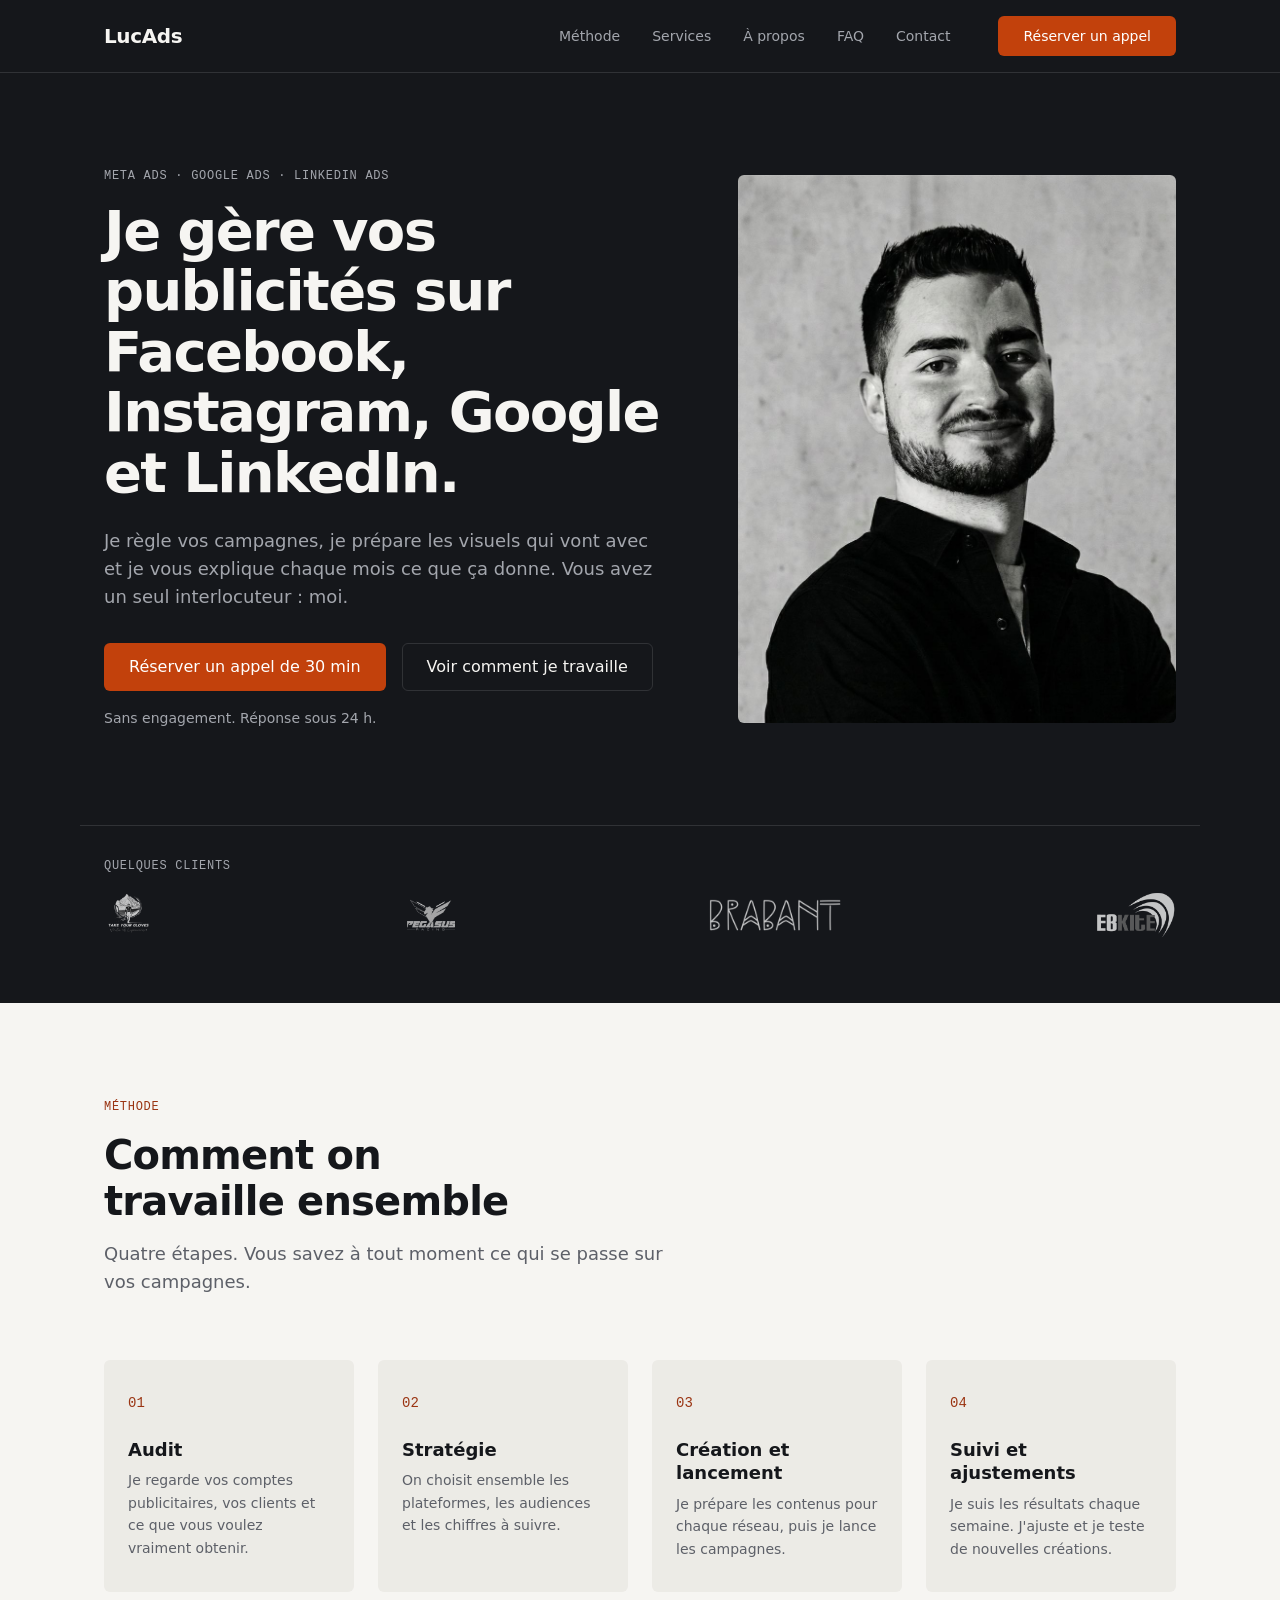
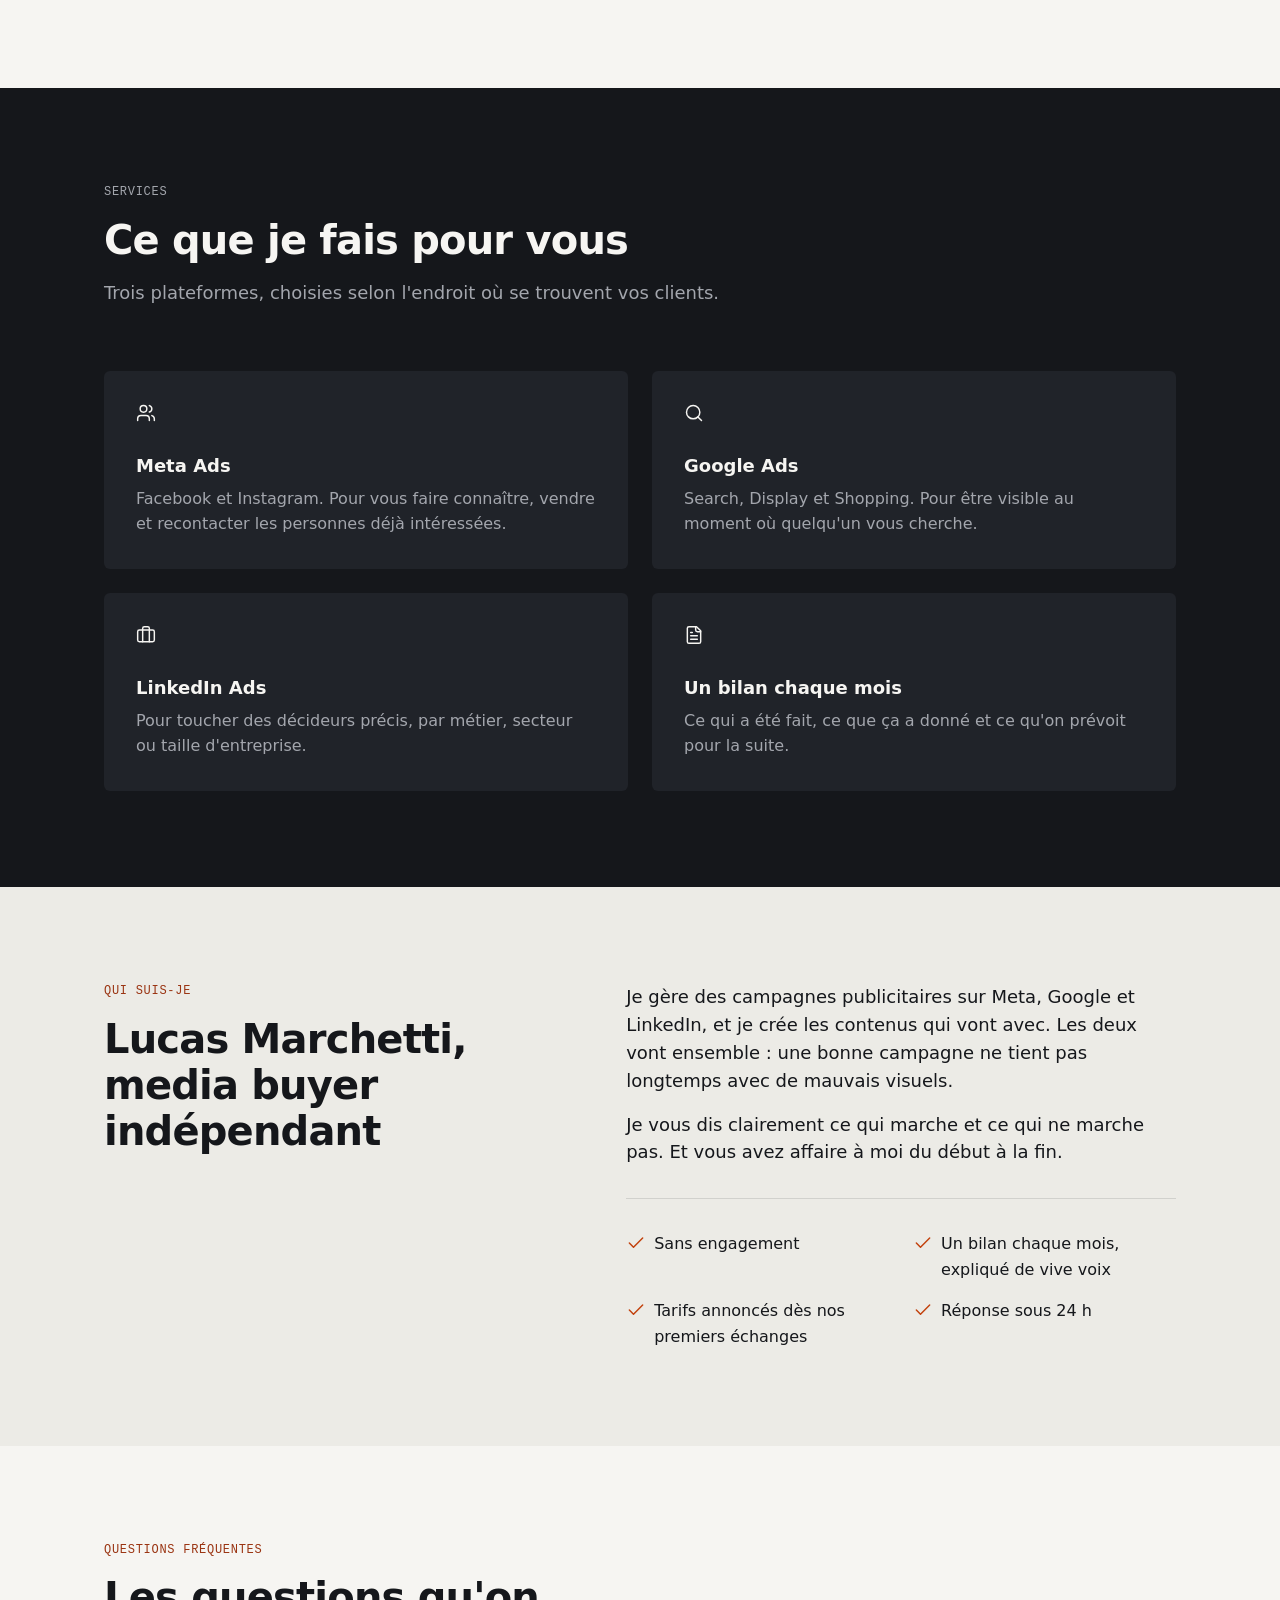
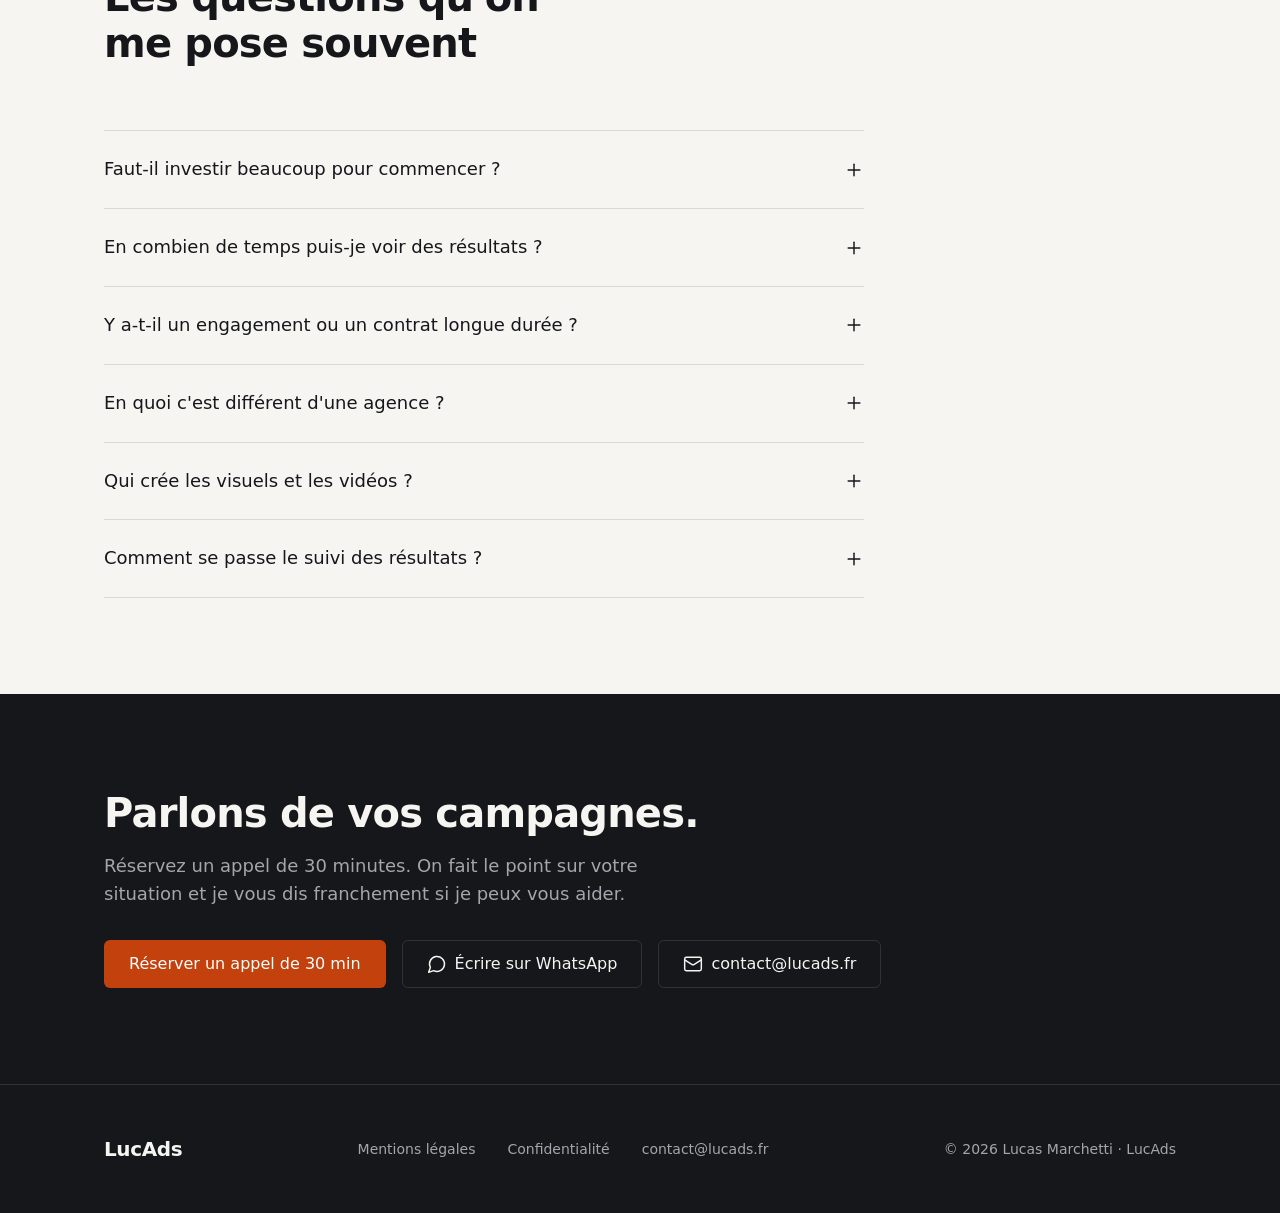
==== commit 69f7c2b8: "feat: refonte "pas l'air fait par une IA" - DESIGN.md : palette encre/papier/brique, Schibsted Grote" ====
--- a/index.html
+++ b/index.html
@@ -3,66 +3,68 @@
 <head>
 <meta charset="UTF-8">
 <meta name="viewport" content="width=device-width, initial-scale=1.0">
-<title>Lucads | De la stratégie à la création de votre présence en ligne</title>
-<meta name="description" content="Lucads accompagne les entreprises de la stratégie à la création de leur présence en ligne, avec une méthode claire et des résultats concrets.">
-
-<link rel="icon" type="image/svg+xml" href="assets/favicon.svg">
-<link rel="apple-touch-icon" href="assets/favicon.svg">
+<title>LucAds · Publicité Meta, Google et LinkedIn | Lucas Marchetti</title>
+<meta name="description" content="Lucas Marchetti, media buyer indépendant. Je gère vos publicités Meta, Google et LinkedIn et je prépare les visuels qui vont avec. Appel découverte de 30 minutes.">
+
+<link rel="icon" href="assets/favicon.svg" type="image/svg+xml">
+<link rel="icon" href="assets/favicon-32.png" type="image/png" sizes="32x32">
+<link rel="apple-touch-icon" href="assets/apple-touch-icon.png">
+<link rel="manifest" href="site.webmanifest">
 <link rel="canonical" href="https://lucads.fr/">
-
-<meta property="og:site_name" content="Lucads">
+<meta name="theme-color" content="#15171b">
+
+<meta property="og:site_name" content="LucAds">
 <meta property="og:type" content="website">
 <meta property="og:url" content="https://lucads.fr/">
 <meta property="og:locale" content="fr_FR">
-<meta property="og:title" content="Lucads | De la stratégie à la création de votre présence en ligne">
-<meta property="og:description" content="Un accompagnement clair, de la stratégie à la création, pour développer votre présence en ligne.">
+<meta property="og:title" content="LucAds · Je gère vos publicités Meta, Google et LinkedIn">
+<meta property="og:description" content="Campagnes, visuels et un bilan clair chaque mois. Un seul interlocuteur : Lucas Marchetti.">
 <meta property="og:image" content="https://lucads.fr/assets/og-image.jpg">
 <meta property="og:image:width" content="1200">
 <meta property="og:image:height" content="630">
-<meta property="og:image:alt" content="Lucads | de la stratégie à la création de votre présence en ligne">
+<meta property="og:image:alt" content="LucAds, Lucas Marchetti : je gère vos publicités Meta, Google et LinkedIn.">
 
 <meta name="twitter:card" content="summary_large_image">
-<meta name="twitter:title" content="Lucads | De la stratégie à la création de votre présence en ligne">
-<meta name="twitter:description" content="Un accompagnement clair, de la stratégie à la création, pour développer votre présence en ligne.">
+<meta name="twitter:title" content="LucAds · Je gère vos publicités Meta, Google et LinkedIn">
+<meta name="twitter:description" content="Campagnes, visuels et un bilan clair chaque mois. Un seul interlocuteur : Lucas Marchetti.">
 <meta name="twitter:image" content="https://lucads.fr/assets/og-image.jpg">
 
-<link rel="preconnect" href="https://fonts.googleapis.com">
-<link rel="preconnect" href="https://fonts.gstatic.com" crossorigin>
-<link href="https://fonts.googleapis.com/css2?family=Instrument+Sans:wght@400;500;600;700&family=Instrument+Serif:ital@0;1&display=swap" rel="stylesheet">
-
-<link rel="stylesheet" href="https://cdnjs.cloudflare.com/ajax/libs/font-awesome/6.5.2/css/all.min.css" referrerpolicy="no-referrer">
+<link rel="preload" href="assets/fonts/schibsted-grotesk-latin-700-normal.woff2" as="font" type="font/woff2" crossorigin>
+<link rel="preload" href="assets/fonts/schibsted-grotesk-latin-400-normal.woff2" as="font" type="font/woff2" crossorigin>
 <link rel="stylesheet" href="styles.css">
+<script>document.documentElement.classList.add("js");</script>
 
 <script type="application/ld+json">
 {
   "@context": "https://schema.org",
   "@type": "ProfessionalService",
-  "name": "Lucads",
-  "alternateName": "LucAds",
+  "name": "LucAds",
   "url": "https://lucads.fr/",
-  "logo": "https://lucads.fr/assets/favicon.svg",
+  "logo": "https://lucads.fr/assets/icon-512.png",
   "image": "https://lucads.fr/assets/og-image.jpg",
-  "description": "Lucads accompagne les entreprises de la stratégie à la création de leur présence en ligne, avec une méthode claire et des résultats concrets.",
+  "description": "Gestion de publicités Meta, Google et LinkedIn et création des visuels associés, par Lucas Marchetti, media buyer indépendant.",
   "areaServed": "FR",
   "founder": {
     "@type": "Person",
     "name": "Lucas Marchetti",
-    "jobTitle": "Media buyer & content strategist"
+    "jobTitle": "Media buyer"
   },
-  "email": "contact@lucads.fr",
-  "sameAs": []
+  "email": "contact@lucads.fr"
 }
 </script>
 </head>
 <body>
 
-<!-- ============================================================
-     HEADER
-     ============================================================ -->
+<a class="skip-link" href="#main">Aller au contenu</a>
+
 <header class="site-header">
-  <div class="container">
-    <a href="#hero" class="logo">Luc<span>Ads</span></a>
-    <nav class="main-nav" aria-label="Navigation principale">
+  <div class="container header-row">
+    <a href="#hero" class="logo">LucAds</a>
+    <button type="button" class="nav-toggle" aria-label="Ouvrir le menu" aria-expanded="false" aria-controls="main-nav">
+      <svg class="icon icon-menu" viewBox="0 0 24 24" aria-hidden="true" focusable="false"><line x1="4" x2="20" y1="12" y2="12"/><line x1="4" x2="20" y1="6" y2="6"/><line x1="4" x2="20" y1="18" y2="18"/></svg>
+      <svg class="icon icon-close" viewBox="0 0 24 24" aria-hidden="true" focusable="false"><path d="M18 6 6 18"/><path d="m6 6 12 12"/></svg>
+    </button>
+    <nav class="main-nav" id="main-nav" aria-label="Navigation principale">
       <ul>
         <li><a href="#methode">Méthode</a></li>
         <li><a href="#services">Services</a></li>
@@ -72,284 +74,194 @@
       </ul>
       <a href="https://cal.eu/lucads/30min" target="_blank" rel="noopener" class="btn btn-primary" data-cal-link="lucads/30min" data-cal-namespace="decouverte" data-cal-config="{&quot;layout&quot;:&quot;month_view&quot;}">Réserver un appel</a>
     </nav>
-    <button type="button" class="nav-toggle" aria-label="Ouvrir le menu" aria-expanded="false">
-      <span></span><span></span><span></span>
-    </button>
   </div>
 </header>
 
-<main>
-
-  <!-- ============================================================
-       HERO
-       ============================================================ -->
-  <section class="hero" id="hero">
+<main id="main">
+
+  <section class="hero section-dark" id="hero">
     <div class="container hero-grid">
-      <div>
-        <p class="eyebrow">Meta Ads · Google Ads · LinkedIn Ads</p>
-        <h1>De la stratégie à la création, <span class="h1-thin">je pilote</span> <span class="h1-accent">votre présence en ligne</span> <span class="h1-thin">pour</span> booster votre activité.</h1>
-        <p class="hero-subtitle">Je m'occupe de vos campagnes publicitaires et des contenus qui vont avec, en fonction de votre activité et des personnes que vous voulez toucher.</p>
-        <div class="hero-cta-group">
-          <a href="https://cal.eu/lucads/30min" target="_blank" rel="noopener" class="btn btn-primary" data-cal-link="lucads/30min" data-cal-namespace="decouverte" data-cal-config="{&quot;layout&quot;:&quot;month_view&quot;}">Réserver un appel découverte</a>
-          <a href="#methode" class="btn btn-outline-dark">Voir la méthode</a>
-        </div>
-        <p class="hero-microcopy">30 minutes, sans engagement. Réponse sous 24h.</p>
-      </div>
-      <div class="hero-photo reveal">
-        <div class="hero-photo-blob" aria-hidden="true"></div>
-        <div class="hero-photo-ring" aria-hidden="true"></div>
-        <div class="hero-photo-frame">
-          <img src="assets/photo-profil.jpg" alt="Portrait de Lucas Marchetti, media buyer et content strategist" loading="lazy" width="640" height="800">
-        </div>
-        <div class="hero-badge hero-badge-1">
-          <span class="hero-badge-dot"></span>
-          Suivi personnalisé
-        </div>
-        <div class="hero-badge hero-badge-2">
-          Réponse sous <strong>24h</strong>
-        </div>
-      </div>
-    </div>
-    <!-- Bandeau clients intégré au bas du hero -->
-    <section class="clients" aria-label="Ils m'ont fait confiance">
-      <div class="clients-head">
-        <p class="clients-label">Ils m'ont fait confiance</p>
-        <button type="button" class="marquee-toggle" aria-pressed="false">Mettre en pause</button>
-      </div>
-      <div class="marquee">
-        <div class="marquee-inner">
-          <img class="client-logo" src="assets/clients/take-your-gloves.png" alt="Take Your Gloves Motor Experiences" height="48">
-          <img class="client-logo client-logo--wide" src="assets/clients/upsilon.png" alt="Upsilon Basketball" height="48">
-          <img class="client-logo" src="assets/clients/pegasus-racing.png" alt="Pegasus Racing" height="48">
-          <img class="client-logo client-logo--wide" src="assets/clients/puma.svg" alt="Puma" height="48">
-          <img class="client-logo" src="assets/clients/ebkite.png" alt="EBKite" height="48">
-          <img class="client-logo" src="assets/clients/comover.png" alt="Agence Com'over" height="48">
-          <img class="client-logo dup" src="assets/clients/take-your-gloves.png" alt="" height="48">
-          <img class="client-logo client-logo--wide dup" src="assets/clients/upsilon.png" alt="" height="48">
-          <img class="client-logo dup" src="assets/clients/pegasus-racing.png" alt="" height="48">
-          <img class="client-logo client-logo--wide dup" src="assets/clients/puma.svg" alt="" height="48">
-          <img class="client-logo dup" src="assets/clients/ebkite.png" alt="" height="48">
-          <img class="client-logo dup" src="assets/clients/comover.png" alt="" height="48">
-          <img class="client-logo dup" src="assets/clients/take-your-gloves.png" alt="" height="48">
-          <img class="client-logo client-logo--wide dup" src="assets/clients/upsilon.png" alt="" height="48">
-          <img class="client-logo dup" src="assets/clients/pegasus-racing.png" alt="" height="48">
-          <img class="client-logo client-logo--wide dup" src="assets/clients/puma.svg" alt="" height="48">
-          <img class="client-logo dup" src="assets/clients/ebkite.png" alt="" height="48">
-          <img class="client-logo dup" src="assets/clients/comover.png" alt="" height="48">
-          <img class="client-logo dup" src="assets/clients/take-your-gloves.png" alt="" height="48">
-          <img class="client-logo client-logo--wide dup" src="assets/clients/upsilon.png" alt="" height="48">
-          <img class="client-logo dup" src="assets/clients/pegasus-racing.png" alt="" height="48">
-          <img class="client-logo client-logo--wide dup" src="assets/clients/puma.svg" alt="" height="48">
-          <img class="client-logo dup" src="assets/clients/ebkite.png" alt="" height="48">
-          <img class="client-logo dup" src="assets/clients/comover.png" alt="" height="48">
-        </div>
-      </div>
-    </section>
-  </section>
-
-  <!-- ============================================================
-       COMMENT ÇA MARCHE
-       ============================================================ -->
-  <section class="bg-dark section-pad" id="methode">
+      <div class="hero-text">
+        <p class="label">Meta Ads · Google Ads · LinkedIn Ads</p>
+        <h1>Je gère vos publicités sur Facebook, Instagram, Google et LinkedIn.</h1>
+        <p class="lead">Je règle vos campagnes, je prépare les visuels qui vont avec et je vous explique chaque mois ce que ça donne. Vous avez un seul interlocuteur : moi.</p>
+        <div class="btn-row">
+          <a href="https://cal.eu/lucads/30min" target="_blank" rel="noopener" class="btn btn-primary" data-cal-link="lucads/30min" data-cal-namespace="decouverte" data-cal-config="{&quot;layout&quot;:&quot;month_view&quot;}">Réserver un appel de 30 min</a>
+          <a href="#methode" class="btn btn-secondary">Voir comment je travaille</a>
+        </div>
+        <p class="hero-note">Sans engagement. Réponse sous 24 h.</p>
+      </div>
+      <figure class="hero-photo">
+        <img src="assets/photo-profil.jpg" alt="Lucas Marchetti, media buyer, en chemise noire devant un mur de béton." width="900" height="1125" fetchpriority="high">
+      </figure>
+    </div>
+
+    <div class="container clients">
+      <p class="label clients-label">Quelques clients</p>
+      <ul class="clients-row">
+        <li><img src="assets/clients/take-your-gloves.png" alt="Take Your Gloves Motor Experiences" height="48" loading="lazy"></li>
+        <li><img src="assets/clients/pegasus-racing.png" alt="Pegasus Racing" height="48" loading="lazy"></li>
+        <li><img class="logo-wide" src="assets/clients/brabant.png" alt="Brabant" height="48" loading="lazy"></li>
+        <li><img src="assets/clients/ebkite.png" alt="EBKite" height="48" loading="lazy"></li>
+      </ul>
+    </div>
+  </section>
+
+  <section class="section" id="methode">
     <div class="container">
       <div class="section-head reveal">
-        <p class="eyebrow">Méthode</p>
-        <h2>Comment on travaille <span class="serif">ensemble</span></h2>
-        <p class="text-secondary">Quatre étapes, et vous savez à tout moment ce qui se passe sur vos campagnes.</p>
-      </div>
-      <div class="steps">
-        <div class="step reveal">
+        <p class="label">Méthode</p>
+        <h2>Comment on travaille ensemble</h2>
+        <p class="lead">Quatre étapes. Vous savez à tout moment ce qui se passe sur vos campagnes.</p>
+      </div>
+      <ol class="steps">
+        <li class="step reveal">
           <span class="step-index">01</span>
           <h3>Audit</h3>
           <p>Je regarde vos comptes publicitaires, vos clients et ce que vous voulez vraiment obtenir.</p>
-        </div>
-        <div class="step reveal">
+        </li>
+        <li class="step reveal">
           <span class="step-index">02</span>
           <h3>Stratégie</h3>
           <p>On choisit ensemble les plateformes, les audiences et les chiffres à suivre.</p>
-        </div>
-        <div class="step reveal">
+        </li>
+        <li class="step reveal">
           <span class="step-index">03</span>
-          <h3>Lancement &amp; création</h3>
+          <h3>Création et lancement</h3>
           <p>Je prépare les contenus pour chaque réseau, puis je lance les campagnes.</p>
-        </div>
-        <div class="step reveal">
+        </li>
+        <li class="step reveal">
           <span class="step-index">04</span>
-          <h3>Optimisation continue</h3>
-          <p>Je suis les résultats chaque semaine, j'ajuste et je teste de nouvelles créations.</p>
-        </div>
-      </div>
-    </div>
-  </section>
-
-  <!-- ============================================================
-       SERVICES
-       ============================================================ -->
-  <section class="section-pad" id="services">
+          <h3>Suivi et ajustements</h3>
+          <p>Je suis les résultats chaque semaine. J'ajuste et je teste de nouvelles créations.</p>
+        </li>
+      </ol>
+    </div>
+  </section>
+
+  <section class="section section-dark" id="services">
     <div class="container">
       <div class="section-head reveal">
-        <p class="eyebrow">Services</p>
-        <h2>Du pilotage publicitaire à la <span class="serif">création de contenu</span></h2>
-        <p class="text-secondary">Les plateformes sur lesquelles je travaille, et ce que chacune peut vous apporter.</p>
+        <p class="label">Services</p>
+        <h2>Ce que je fais pour vous</h2>
+        <p class="lead">Trois plateformes, choisies selon l'endroit où se trouvent vos clients.</p>
       </div>
       <div class="services-grid">
         <div class="service-card reveal">
-          <div class="icon">Me</div>
+          <svg class="icon" viewBox="0 0 24 24" aria-hidden="true" focusable="false"><path d="M16 21v-2a4 4 0 0 0-4-4H6a4 4 0 0 0-4 4v2"/><circle cx="9" cy="7" r="4"/><path d="M22 21v-2a4 4 0 0 0-3-3.87"/><path d="M16 3.13a4 4 0 0 1 0 7.75"/></svg>
           <h3>Meta Ads</h3>
-          <p class="text-secondary">Facebook et Instagram, pour vous faire connaître, convertir et recontacter les personnes déjà intéressées.</p>
-        </div>
-        <div class="service-card reveal">
-          <div class="icon">Go</div>
+          <p>Facebook et Instagram. Pour vous faire connaître, vendre et recontacter les personnes déjà intéressées.</p>
+        </div>
+        <div class="service-card reveal">
+          <svg class="icon" viewBox="0 0 24 24" aria-hidden="true" focusable="false"><circle cx="11" cy="11" r="8"/><path d="m21 21-4.3-4.3"/></svg>
           <h3>Google Ads</h3>
-          <p class="text-secondary">Search, Display et Shopping, pour être visible au moment où quelqu'un vous cherche.</p>
-        </div>
-        <div class="service-card reveal">
-          <div class="icon">Li</div>
+          <p>Search, Display et Shopping. Pour être visible au moment où quelqu'un vous cherche.</p>
+        </div>
+        <div class="service-card reveal">
+          <svg class="icon" viewBox="0 0 24 24" aria-hidden="true" focusable="false"><path d="M16 20V4a2 2 0 0 0-2-2h-4a2 2 0 0 0-2 2v16"/><rect width="20" height="14" x="2" y="6" rx="2"/></svg>
           <h3>LinkedIn Ads</h3>
-          <p class="text-secondary">Pour toucher des décideurs précis, par métier, secteur ou taille d'entreprise.</p>
-        </div>
-        <div class="service-card full reveal">
-          <div class="icon">+</div>
-          <div>
-            <h3>Un point clair chaque mois</h3>
-            <p class="text-secondary">Ce qui a été fait, ce que ça a donné et ce qu'on prévoit pour la suite.</p>
-          </div>
-        </div>
-      </div>
-    </div>
-  </section>
-
-  <!-- ============================================================
-       POURQUOI LUCADS / À PROPOS
-       ============================================================ -->
-  <section class="bg-light-soft section-pad" id="apropos">
+          <p>Pour toucher des décideurs précis, par métier, secteur ou taille d'entreprise.</p>
+        </div>
+        <div class="service-card reveal">
+          <svg class="icon" viewBox="0 0 24 24" aria-hidden="true" focusable="false"><path d="M15 2H6a2 2 0 0 0-2 2v16a2 2 0 0 0 2 2h12a2 2 0 0 0 2-2V7Z"/><path d="M14 2v4a2 2 0 0 0 2 2h4"/><path d="M10 9H8"/><path d="M16 13H8"/><path d="M16 17H8"/></svg>
+          <h3>Un bilan chaque mois</h3>
+          <p>Ce qui a été fait, ce que ça a donné et ce qu'on prévoit pour la suite.</p>
+        </div>
+      </div>
+    </div>
+  </section>
+
+  <section class="section section-soft" id="apropos">
     <div class="container about-grid">
-      <div class="about-photo reveal">
-        <div class="about-photo-blob" aria-hidden="true"></div>
-        <div class="about-photo-frame">
-          <img src="assets/photo-profil.jpg" alt="Portrait de Lucas Marchetti, media buyer et content strategist" loading="lazy" width="800" height="1000">
-        </div>
+      <div class="reveal">
+        <p class="label">Qui suis-je</p>
+        <h2>Lucas Marchetti, media buyer indépendant</h2>
       </div>
       <div class="about-text reveal">
-        <p class="eyebrow">Qui suis-je</p>
-        <h2>Lucas Marchetti, <br><span class="h2-thin">media buyer &amp; content strategist</span></h2>
-        <p>Je gère des campagnes publicitaires sur plusieurs plateformes et je crée les contenus qui vont avec. Les deux vont ensemble : une bonne stratégie ne tient pas longtemps sans de bons contenus.</p>
-        <p>Je travaille sans engagement, je vous dis clairement ce qui marche et ce qui ne marche pas, et vous avez affaire à moi du début à la fin.</p>
-
-        <div class="proof-row">
-          <div class="proof-item">
-            <div class="value">100%</div>
-            <div class="label">Visibilité sur vos résultats</div>
-          </div>
-          <div class="proof-item">
-            <div class="value">&lt;24h</div>
-            <div class="label">Délai de réponse</div>
-          </div>
-          <div class="proof-item">
-            <div class="value">3</div>
-            <div class="label">Plateformes maîtrisées</div>
-          </div>
-        </div>
-
-        <div class="commitments">
-          <div class="commitment-item"><span class="check">✓</span> Sans engagement</div>
-          <div class="commitment-item"><span class="check">✓</span> Un bilan clair chaque mois</div>
-          <div class="commitment-item"><span class="check">✓</span> Tarifs communiqués dès nos premiers échanges</div>
-          <div class="commitment-item"><span class="check">✓</span> Un seul interlocuteur : moi</div>
-        </div>
-      </div>
-    </div>
-  </section>
-
-  <!-- ============================================================
-       FAQ
-       ============================================================ -->
-  <section class="section-pad" id="faq">
+        <p>Je gère des campagnes publicitaires sur Meta, Google et LinkedIn, et je crée les contenus qui vont avec. Les deux vont ensemble : une bonne campagne ne tient pas longtemps avec de mauvais visuels.</p>
+        <p>Je vous dis clairement ce qui marche et ce qui ne marche pas. Et vous avez affaire à moi du début à la fin.</p>
+        <ul class="commitments">
+          <li><svg class="icon" viewBox="0 0 24 24" aria-hidden="true" focusable="false"><path d="M20 6 9 17l-5-5"/></svg>Sans engagement</li>
+          <li><svg class="icon" viewBox="0 0 24 24" aria-hidden="true" focusable="false"><path d="M20 6 9 17l-5-5"/></svg>Un bilan chaque mois, expliqué de vive voix</li>
+          <li><svg class="icon" viewBox="0 0 24 24" aria-hidden="true" focusable="false"><path d="M20 6 9 17l-5-5"/></svg>Tarifs annoncés dès nos premiers échanges</li>
+          <li><svg class="icon" viewBox="0 0 24 24" aria-hidden="true" focusable="false"><path d="M20 6 9 17l-5-5"/></svg>Réponse sous 24 h</li>
+        </ul>
+      </div>
+    </div>
+  </section>
+
+  <section class="section" id="faq">
     <div class="container">
       <div class="section-head reveal">
-        <p class="eyebrow">Questions fréquentes</p>
-        <h2>Les questions qu'on me pose <span class="serif">souvent</span></h2>
+        <p class="label">Questions fréquentes</p>
+        <h2>Les questions qu'on me pose souvent</h2>
       </div>
       <div class="faq-list">
-        <details class="faq-item reveal">
-          <summary class="faq-question">Faut-il investir beaucoup pour commencer ? <span class="plus">+</span></summary>
-          <div class="faq-answer"><div>Non, ça dépend surtout de votre secteur et de vos objectifs. On en parle pendant l'appel découverte pour fixer un point de départ réaliste.</div></div>
-        </details>
-        <details class="faq-item reveal">
-          <summary class="faq-question">En combien de temps puis-je voir des résultats ? <span class="plus">+</span></summary>
-          <div class="faq-answer"><div>Il faut en général compter au moins 3 mois pour avoir des données vraiment exploitables, le temps que les plateformes apprennent. J'ajuste dès les premières semaines si quelque chose ne fonctionne pas.</div></div>
-        </details>
-        <details class="faq-item reveal">
-          <summary class="faq-question">Y a-t-il un engagement ou un contrat longue durée ? <span class="plus">+</span></summary>
-          <div class="faq-answer"><div>Non. Si on continue ensemble, c'est parce que ça marche, pas parce qu'un contrat vous y oblige.</div></div>
-        </details>
-        <details class="faq-item reveal">
-          <summary class="faq-question">En quoi c'est différent d'une agence classique ? <span class="plus">+</span></summary>
-          <div class="faq-answer"><div>Vous parlez à une seule personne, du premier échange jusqu'au suivi. Rien ne se perd entre plusieurs intervenants.</div></div>
-        </details>
-        <details class="faq-item reveal">
-          <summary class="faq-question">Qui s'occupe de créer les visuels et vidéos ? <span class="plus">+</span></summary>
-          <div class="faq-answer"><div>C'est une option. On en parle ensemble et je l'ajoute au devis si vous en avez besoin.</div></div>
-        </details>
-        <details class="faq-item reveal">
-          <summary class="faq-question">Comment se passe le suivi des résultats ? <span class="plus">+</span></summary>
-          <div class="faq-answer"><div>Chaque mois, je vous envoie un bilan et on en parle de vive voix : ce qui a marché, ce qui a moins marché, et la suite.</div></div>
-        </details>
-      </div>
-    </div>
-  </section>
-
-  <!-- ============================================================
-       CTA FINAL
-       ============================================================ -->
-  <section class="bg-dark cta-final" id="contact">
-    <div class="container">
-      <h2 class="reveal">Prêt à booster votre <span class="serif">visibilité</span> ?</h2>
-      <p class="reveal">Réservez un appel de 30 minutes. On fait le point sur votre situation et je vous dis franchement si je peux vous aider.</p>
+        <details class="faq-item">
+          <summary>Faut-il investir beaucoup pour commencer ?<svg class="icon" viewBox="0 0 24 24" aria-hidden="true" focusable="false"><path d="M5 12h14"/><path d="M12 5v14"/></svg></summary>
+          <div class="faq-answer"><p>Non, ça dépend surtout de votre secteur et de vos objectifs. On en parle pendant l'appel découverte pour fixer un point de départ réaliste.</p></div>
+        </details>
+        <details class="faq-item">
+          <summary>En combien de temps puis-je voir des résultats ?<svg class="icon" viewBox="0 0 24 24" aria-hidden="true" focusable="false"><path d="M5 12h14"/><path d="M12 5v14"/></svg></summary>
+          <div class="faq-answer"><p>Il faut en général compter au moins 3 mois pour avoir des données vraiment exploitables, le temps que les plateformes apprennent. J'ajuste dès les premières semaines si quelque chose ne fonctionne pas.</p></div>
+        </details>
+        <details class="faq-item">
+          <summary>Y a-t-il un engagement ou un contrat longue durée ?<svg class="icon" viewBox="0 0 24 24" aria-hidden="true" focusable="false"><path d="M5 12h14"/><path d="M12 5v14"/></svg></summary>
+          <div class="faq-answer"><p>Non. Si on continue ensemble, c'est parce que ça marche, pas parce qu'un contrat vous y oblige.</p></div>
+        </details>
+        <details class="faq-item">
+          <summary>En quoi c'est différent d'une agence ?<svg class="icon" viewBox="0 0 24 24" aria-hidden="true" focusable="false"><path d="M5 12h14"/><path d="M12 5v14"/></svg></summary>
+          <div class="faq-answer"><p>Vous parlez à une seule personne, du premier échange jusqu'au suivi. Rien ne se perd entre plusieurs intervenants.</p></div>
+        </details>
+        <details class="faq-item">
+          <summary>Qui crée les visuels et les vidéos ?<svg class="icon" viewBox="0 0 24 24" aria-hidden="true" focusable="false"><path d="M5 12h14"/><path d="M12 5v14"/></svg></summary>
+          <div class="faq-answer"><p>C'est une option. On en parle ensemble et je l'ajoute au devis si vous en avez besoin.</p></div>
+        </details>
+        <details class="faq-item">
+          <summary>Comment se passe le suivi des résultats ?<svg class="icon" viewBox="0 0 24 24" aria-hidden="true" focusable="false"><path d="M5 12h14"/><path d="M12 5v14"/></svg></summary>
+          <div class="faq-answer"><p>Chaque mois, je vous envoie un bilan et on en parle de vive voix : ce qui a marché, ce qui a moins marché, et la suite.</p></div>
+        </details>
+      </div>
+    </div>
+  </section>
+
+  <section class="section section-dark contact" id="contact">
+    <div class="container">
+      <h2 class="reveal">Parlons de vos campagnes.</h2>
+      <p class="lead reveal">Réservez un appel de 30 minutes. On fait le point sur votre situation et je vous dis franchement si je peux vous aider.</p>
       <div class="btn-row reveal">
-        <a href="https://cal.eu/lucads/30min" target="_blank" rel="noopener" class="btn btn-primary" data-cal-link="lucads/30min" data-cal-namespace="decouverte" data-cal-config="{&quot;layout&quot;:&quot;month_view&quot;}">Réserver un appel découverte</a>
-        <a href="https://wa.me/33756906702?text=Bonjour%20Lucas%2C%20je%20souhaite%20en%20savoir%20plus%20sur%20vos%20services." target="_blank" rel="noopener" class="btn btn-whatsapp">
-          <i class="fa-brands fa-whatsapp" aria-hidden="true"></i>
-          WhatsApp
+        <a href="https://cal.eu/lucads/30min" target="_blank" rel="noopener" class="btn btn-primary" data-cal-link="lucads/30min" data-cal-namespace="decouverte" data-cal-config="{&quot;layout&quot;:&quot;month_view&quot;}">Réserver un appel de 30 min</a>
+        <a href="https://wa.me/33756906702?text=Bonjour%20Lucas%2C%20je%20souhaite%20en%20savoir%20plus%20sur%20vos%20services." target="_blank" rel="noopener" class="btn btn-secondary">
+          <svg class="icon" viewBox="0 0 24 24" aria-hidden="true" focusable="false"><path d="M7.9 20A9 9 0 1 0 4 16.1L2 22Z"/></svg>
+          Écrire sur WhatsApp
         </a>
-        <a href="mailto:contact@lucads.fr" class="btn btn-outline-dark">Envoyer un email</a>
+        <a href="mailto:contact@lucads.fr" class="btn btn-secondary">
+          <svg class="icon" viewBox="0 0 24 24" aria-hidden="true" focusable="false"><rect width="20" height="16" x="2" y="4" rx="2"/><path d="m22 7-8.97 5.7a1.94 1.94 0 0 1-2.06 0L2 7"/></svg>
+          contact@lucads.fr
+        </a>
       </div>
     </div>
   </section>
 
 </main>
 
-<!-- ============================================================
-     FOOTER
-     ============================================================ -->
-<footer class="site-footer bg-dark">
-  <div class="container">
-    <div class="footer-grid">
-      <a href="#hero" class="logo">Luc<span>Ads</span></a>
-      <ul class="footer-links">
-        <li><a href="#services">Services</a></li>
-        <li><a href="#apropos">À propos</a></li>
-        <li><a href="#faq">FAQ</a></li>
-        <li><a href="mailto:contact@lucads.fr">Contact</a></li>
-      </ul>
-    </div>
-    <div class="footer-bottom">
-      © 2026 LucAds. Tous droits réservés.
-    </div>
+<footer class="site-footer">
+  <div class="container footer-row">
+    <a href="#hero" class="logo">LucAds</a>
+    <ul class="footer-links">
+      <li><a href="mentions-legales.html">Mentions légales</a></li>
+      <li><a href="confidentialite.html">Confidentialité</a></li>
+      <li><a href="mailto:contact@lucads.fr">contact@lucads.fr</a></li>
+    </ul>
+    <p class="footer-copy">© 2026 Lucas Marchetti · LucAds</p>
   </div>
 </footer>
-
-<a href="https://wa.me/33756906702?text=Bonjour%20Lucas%2C%20je%20souhaite%20en%20savoir%20plus%20sur%20vos%20services." target="_blank" rel="noopener" class="whatsapp-float" aria-label="Contacter Lucas Marchetti sur WhatsApp">
-  <i class="fa-brands fa-whatsapp" aria-hidden="true"></i>
-</a>
-
-<div class="cursor-ring" aria-hidden="true"></div>
 
 <script>
   (function (C, A, L) { let p = function (a, ar) { a.q.push(ar); }; let d = C.document; C.Cal = C.Cal || function () { let cal = C.Cal; let ar = arguments; if (!cal.loaded) { cal.ns = {}; cal.q = cal.q || []; d.head.appendChild(d.createElement("script")).src = A; cal.loaded = true; } if (ar[0] === L) { const api = function () { p(api, arguments); }; const namespace = ar[1]; api.q = api.q || []; if (typeof namespace === "string") { cal.ns[namespace] = cal.ns[namespace] || api; p(cal.ns[namespace], ar); p(cal, ["initNamespace", namespace]); } else p(cal, ar); return; } p(cal, ar); }; })(window, "https://app.cal.com/embed/embed.js", "init");
   Cal("init", "decouverte", { origin: "https://cal.eu" });
   Cal.ns.decouverte("ui", {
-    styles: { branding: { brandColor: "#4f8dff" } },
+    styles: { branding: { brandColor: "#c2410c" } },
     hideEventTypeDetails: false,
     layout: "month_view"
   });
--- a/styles.css
+++ b/styles.css
@@ -1,110 +1,161 @@
 /* ============================================================
-   LucAds — Design tokens
-   ============================================================ */
+   LucAds · styles
+   Toutes les valeurs viennent de DESIGN.md. Rien en dur ailleurs.
+   ============================================================ */
+
+@font-face {
+  font-family: "Schibsted Grotesk";
+  src: url("assets/fonts/schibsted-grotesk-latin-400-normal.woff2") format("woff2");
+  font-weight: 400;
+  font-display: swap;
+}
+@font-face {
+  font-family: "Schibsted Grotesk";
+  src: url("assets/fonts/schibsted-grotesk-latin-500-normal.woff2") format("woff2");
+  font-weight: 500;
+  font-display: swap;
+}
+@font-face {
+  font-family: "Schibsted Grotesk";
+  src: url("assets/fonts/schibsted-grotesk-latin-700-normal.woff2") format("woff2");
+  font-weight: 700;
+  font-display: swap;
+}
+@font-face {
+  font-family: "IBM Plex Mono";
+  src: url("assets/fonts/ibm-plex-mono-latin-400-normal.woff2") format("woff2");
+  font-weight: 400;
+  font-display: swap;
+}
+
 :root {
-  --bg-dark: #0b0d10;
-  --bg-dark-soft: #11141a;
-  --bg-light: #fafaf8;
-  --bg-light-soft: #f1f1ee;
-  --text-dark: #fafaf8;
-  --text-dark-secondary: #9a9fa8;
-  --text-light: #14161a;
-  --text-light-secondary: #5b5f68;
-  --accent: #4f8dff;
-  --accent-dim: #2f6fed;
-  --border-dark: rgba(255, 255, 255, 0.1);
-  --border-light: rgba(20, 22, 26, 0.1);
-
-  --space-1: 8px;
-  --space-2: 16px;
-  --space-3: 24px;
-  --space-4: 32px;
-  --space-5: 48px;
-  --space-6: 64px;
-  --space-7: 96px;
-  --space-8: 128px;
-
-  --font-sans: "Instrument Sans", system-ui, sans-serif;
-  --font-serif: "Instrument Serif", Georgia, serif;
-
-  --max-width: 1180px;
-  --radius: 4px;
-  --ease: cubic-bezier(0.16, 1, 0.3, 1);
-}
-
-* { margin: 0; padding: 0; box-sizing: border-box; }
-
-html { scroll-behavior: smooth; scroll-padding-top: 96px; interpolate-size: allow-keywords; }
+  /* Couleurs */
+  --encre: #15171b;
+  --encre-2: #202329;
+  --papier: #f6f5f2;
+  --papier-2: #ecebe6;
+  --gris: #5d6068;
+  --gris-clair: #a3a6ad;
+  --brique: #c2410c;
+  --brique-fonce: #9a3412;
+  --blanc: #ffffff;
+  --trait-clair: rgb(21 23 27 / 0.12);
+  --trait-sombre: rgb(246 245 242 / 0.12);
+
+  /* Typo */
+  --font: "Schibsted Grotesk", system-ui, sans-serif;
+  --mono: "IBM Plex Mono", ui-monospace, monospace;
+  --fs-h1: clamp(2.25rem, 5vw, 3.5rem);
+  --fs-h2: clamp(1.75rem, 3.2vw, 2.5rem);
+  --fs-h3: 1.125rem;
+  --fs-lead: 1.125rem;
+  --fs-body: 1rem;
+  --fs-small: 0.875rem;
+  --fs-label: 0.75rem;
+
+  /* Formes et espaces */
+  --radius: 6px;
+  --s1: 8px;
+  --s2: 16px;
+  --s3: 24px;
+  --s4: 32px;
+  --s5: 48px;
+  --s6: 64px;
+  --s7: 96px;
+  --max: 1120px;
+  --header-h: 72px;
+
+  /* Mouvement */
+  --ease: cubic-bezier(0.2, 0, 0, 1);
+  --t-fast: 150ms;
+}
+
+/* ============================================================
+   Base
+   ============================================================ */
+*, *::before, *::after { margin: 0; padding: 0; box-sizing: border-box; }
+
+html {
+  scroll-behavior: smooth;
+  scroll-padding-top: var(--header-h);
+  interpolate-size: allow-keywords;
+}
 
 body {
-  font-family: var(--font-sans);
-  font-size: 16px;
+  font-family: var(--font);
+  font-size: var(--fs-body);
   line-height: 1.6;
-  color: var(--text-light);
-  background: var(--bg-light);
+  color: var(--encre);
+  background: var(--papier);
   -webkit-font-smoothing: antialiased;
 }
 
 img { max-width: 100%; display: block; }
-
 a { color: inherit; text-decoration: none; }
-
-p, .faq-answer, .commitment-item { text-wrap: pretty; }
-
-h1, h2, h3, h4 {
-  text-wrap: balance;
-  font-family: var(--font-sans);
-  font-weight: 600;
-  line-height: 1.08;
-  letter-spacing: -0.035em;
-}
-h3 { letter-spacing: -0.02em; line-height: 1.25; }
-
-/* Mot accentué en serif italique (éditorial) */
-.serif {
-  font-family: var(--font-serif);
-  font-style: italic;
-  font-weight: 400;
-  font-size: 1.1em;
-  letter-spacing: -0.01em;
+ul, ol { list-style: none; }
+p { text-wrap: pretty; }
+
+h1, h2, h3 { font-weight: 700; text-wrap: balance; }
+h1 { font-size: var(--fs-h1); line-height: 1.08; letter-spacing: -0.03em; }
+h2 { font-size: var(--fs-h2); line-height: 1.15; letter-spacing: -0.02em; }
+h3 { font-size: var(--fs-h3); line-height: 1.3; }
+
+.lead { font-size: var(--fs-lead); line-height: 1.55; color: var(--gris); }
+
+.label {
+  font-family: var(--mono);
+  font-size: var(--fs-label);
+  line-height: 1.4;
+  letter-spacing: 0.06em;
+  text-transform: uppercase;
+  color: var(--brique-fonce);
+  margin-bottom: var(--s2);
+}
+
+.icon {
+  width: 20px;
+  height: 20px;
+  flex-shrink: 0;
+  fill: none;
+  stroke: currentColor;
+  stroke-width: 1.75;
+  stroke-linecap: round;
+  stroke-linejoin: round;
+}
+
+:focus-visible {
+  outline: 2px solid var(--brique);
+  outline-offset: 3px;
+  border-radius: var(--radius);
 }
 
 .container {
-  max-width: var(--max-width);
+  max-width: var(--max);
   margin: 0 auto;
-  padding: 0 var(--space-3);
-}
-
-section { position: relative; }
-
-/* Sections de fond */
-.bg-dark { background: var(--bg-dark); color: var(--text-dark); }
-.bg-dark .text-secondary { color: var(--text-dark-secondary); }
-.bg-light-soft { background: var(--bg-light-soft); }
-.text-secondary { color: var(--text-light-secondary); }
-
-.accent { color: var(--accent); }
-
-.eyebrow {
-  display: inline-flex;
-  align-items: center;
-  gap: var(--space-1);
-  font-size: 0.8rem;
-  font-weight: 600;
-  letter-spacing: 0.08em;
-  text-transform: uppercase;
-  color: var(--accent-dim);
-  margin-bottom: var(--space-2);
-}
-.bg-dark .eyebrow { color: var(--accent); }
-.eyebrow::before {
-  content: "";
-  width: 6px;
-  height: 6px;
-  border-radius: 50%;
-  background: var(--accent);
-  display: inline-block;
-}
+  padding: 0 var(--s3);
+}
+
+.skip-link {
+  position: absolute;
+  left: var(--s2);
+  top: -100px;
+  z-index: 200;
+  padding: var(--s1) var(--s2);
+  background: var(--brique);
+  color: var(--blanc);
+  border-radius: var(--radius);
+}
+.skip-link:focus { top: var(--s2); }
+
+/* Sections */
+.section { padding: var(--s7) 0; }
+.section-soft { background: var(--papier-2); }
+.section-dark { background: var(--encre); color: var(--papier); }
+.section-dark .lead { color: var(--gris-clair); }
+.section-dark .label { color: var(--gris-clair); }
+
+.section-head { max-width: 640px; margin-bottom: var(--s6); }
+.section-head .lead { margin-top: var(--s2); }
 
 /* ============================================================
    Boutons
@@ -113,979 +164,336 @@
   display: inline-flex;
   align-items: center;
   justify-content: center;
-  gap: 10px;
-  padding: 14px 28px;
-  font-family: var(--font-sans);
-  font-size: 0.95rem;
-  font-weight: 600;
-  border-radius: var(--radius);
+  gap: var(--s1);
+  min-height: 48px;
+  padding: 0 var(--s3);
   border: 1px solid transparent;
+  border-radius: var(--radius);
+  font-family: var(--font);
+  font-size: var(--fs-body);
+  font-weight: 500;
+  line-height: 1.2;
   cursor: pointer;
-  transition: transform 0.25s var(--ease), background-color 0.25s var(--ease), color 0.25s var(--ease), border-color 0.25s var(--ease);
-  white-space: nowrap;
-}
-.btn:hover { transform: translateY(-2px); }
-.btn:active { transform: scale(0.97); transition-duration: 0.1s; }
-.btn:focus-visible { outline: 2px solid var(--accent); outline-offset: 3px; }
-
-.btn-primary {
-  background: var(--accent);
-  color: #fff;
-}
-.btn-primary:hover { background: #74a6ff; }
-
-.btn-outline-dark {
-  border-color: var(--border-dark);
-  color: var(--text-dark);
-  background: transparent;
-}
-.btn-outline-dark:hover { border-color: var(--accent); color: var(--accent); }
-
-.btn-outline-light {
-  border-color: var(--border-light);
-  color: var(--text-light);
-  background: transparent;
-}
-.btn-outline-light:hover { border-color: var(--text-light); }
-
-.btn-block { width: 100%; }
-
-.btn-whatsapp {
-  background: #25d366;
-  color: #fff;
-}
-.btn-whatsapp:hover { background: #45e07f; }
-.btn-whatsapp i { font-size: 1.1rem; }
-
-/* ============================================================
-   Bulle flottante WhatsApp
-   ============================================================ */
-.whatsapp-float {
-  position: fixed;
-  bottom: 24px;
-  right: 24px;
-  z-index: 90;
-  width: 56px;
-  height: 56px;
-  border-radius: 50%;
-  background: #25d366;
-  color: #06140c;
-  display: flex;
-  align-items: center;
-  justify-content: center;
-  box-shadow: 0 12px 28px -8px rgba(0, 0, 0, 0.45);
-  transition: transform 0.25s var(--ease), box-shadow 0.25s var(--ease);
-  animation: whatsapp-pulse 2.6s ease-in-out 3; /* attire l'oeil à l'arrivée, puis se calme */
-  font-size: 1.7rem;
-  line-height: 1;
-}
-.whatsapp-float:hover {
-  transform: scale(1.08);
-  box-shadow: 0 16px 36px -8px rgba(0, 0, 0, 0.55);
-}
-.whatsapp-float:focus-visible {
-  outline: 2px solid var(--accent);
-  outline-offset: 3px;
-  animation: none;
-}
-
-@keyframes whatsapp-pulse {
-  0%, 100% { box-shadow: 0 12px 28px -8px rgba(0, 0, 0, 0.45), 0 0 0 0 rgba(37, 211, 102, 0.45); }
-  50% { box-shadow: 0 12px 28px -8px rgba(0, 0, 0, 0.45), 0 0 0 10px rgba(37, 211, 102, 0); }
-}
-
-@media (prefers-reduced-motion: reduce) {
-  .whatsapp-float { animation: none; }
-}
-
-@media (max-width: 720px) {
-  .whatsapp-float { bottom: 16px; right: 16px; width: 50px; height: 50px; }
-}
-
-/* ============================================================
-   Curseur personnalisé
-   ============================================================ */
-/* Anneau qui accompagne le curseur natif (conservé pour garder la main sur les liens) */
-.cursor-ring {
-  position: fixed;
-  top: 0;
-  left: 0;
-  z-index: 9999;
-  width: 34px;
-  height: 34px;
-  pointer-events: none;
-  opacity: 0;
-  transition: opacity 0.2s var(--ease);
-  will-change: transform;
-}
-body.has-custom-cursor .cursor-ring { opacity: 1; }
-/* Le cercle visible est sur ::before : son échelle s'anime sans gêner le suivi image par image */
-.cursor-ring::before {
-  content: "";
-  position: absolute;
-  inset: 0;
-  border-radius: 50%;
-  border: 1.5px solid rgba(79, 141, 255, 0.5);
-  transition: transform 0.2s var(--ease), border-color 0.2s var(--ease), background-color 0.2s var(--ease);
-}
-.cursor-ring.is-active::before {
-  transform: scale(1.6);
-  border-color: var(--accent);
-  background: rgba(79, 141, 255, 0.1);
-}
-.cursor-ring.is-pressed::before { transform: scale(0.8); }
-
-@media (prefers-reduced-motion: reduce), (pointer: coarse) {
-  .cursor-ring { display: none; }
-}
-
-/* ============================================================
-   Header
+  transition: background-color var(--t-fast) var(--ease), border-color var(--t-fast) var(--ease), color var(--t-fast) var(--ease), transform 100ms var(--ease);
+}
+.btn:active { transform: scale(0.98); }
+
+.btn-primary { background: var(--brique); color: var(--blanc); }
+.btn-primary:hover { background: var(--brique-fonce); }
+
+.btn-secondary { border-color: var(--trait-clair); color: var(--encre); }
+.btn-secondary:hover { border-color: var(--encre); }
+.section-dark .btn-secondary { border-color: var(--trait-sombre); color: var(--papier); }
+.section-dark .btn-secondary:hover { border-color: var(--papier); }
+
+.btn-row { display: flex; flex-wrap: wrap; gap: var(--s2); }
+
+/* ============================================================
+   En-tête
    ============================================================ */
 .site-header {
   position: fixed;
-  top: 0;
-  left: 0;
-  right: 0;
+  inset: 0 0 auto;
   z-index: 100;
-  background: rgba(11, 13, 16, 0.7);
-  backdrop-filter: blur(12px);
-  border-bottom: 1px solid var(--border-dark);
-}
-.site-header .container {
+  background: var(--encre);
+  border-bottom: 1px solid var(--trait-sombre);
+  color: var(--papier);
+}
+.header-row {
   display: flex;
   align-items: center;
   justify-content: space-between;
-  height: 76px;
-}
-.logo {
-  font-family: var(--font-sans);
-  font-weight: 700;
-  font-size: 1.25rem;
-  color: var(--text-dark);
-  letter-spacing: -0.02em;
-}
-.logo span { color: var(--accent); font-weight: 800; }
-
-.main-nav {
-  display: flex;
-  align-items: center;
-  gap: var(--space-5);
-}
-.main-nav ul {
-  display: flex;
-  gap: var(--space-4);
-  list-style: none;
-}
-.main-nav a {
-  color: var(--text-dark-secondary);
-  font-size: 0.92rem;
+  height: var(--header-h);
+}
+.logo { font-weight: 700; font-size: 1.25rem; letter-spacing: -0.02em; }
+
+.main-nav { display: flex; align-items: center; gap: var(--s5); }
+.main-nav ul { display: flex; gap: var(--s4); }
+.main-nav ul a {
+  font-size: var(--fs-small);
   font-weight: 500;
-  transition: color 0.2s var(--ease);
-  position: relative;
-}
-.main-nav a:hover { color: var(--text-dark); }
-.main-nav a.btn-primary,
-.main-nav a.btn-primary:hover { color: #fff; }
-.main-nav a::after {
-  content: "";
-  position: absolute;
-  left: 0;
-  bottom: -6px;
-  width: 100%;
-  height: 1px;
-  background: var(--accent);
-  transform: scaleX(0);
-  transform-origin: left;
-  transition: transform 0.25s var(--ease);
-}
-.main-nav a:hover::after { transform: scaleX(1); }
+  color: var(--gris-clair);
+  transition: color var(--t-fast) var(--ease);
+}
+.main-nav ul a:hover { color: var(--papier); }
+.main-nav .btn { min-height: 40px; font-size: var(--fs-small); }
 
 .nav-toggle {
   display: none;
-  flex-direction: column;
-  gap: 5px;
+  align-items: center;
+  justify-content: center;
+  width: 48px;
+  height: 48px;
+  margin-right: calc(var(--s2) * -1);
   background: none;
   border: none;
+  color: var(--papier);
   cursor: pointer;
-  padding: 8px;
-}
-.nav-toggle span {
-  width: 22px;
-  height: 2px;
-  background: var(--text-dark);
-  display: block;
-}
-
-/* ============================================================
-   Hero
-   ============================================================ */
-.hero {
-  background: radial-gradient(ellipse 80% 60% at 50% -10%, rgba(79, 141, 255, 0.16), transparent), var(--bg-dark);
-  min-height: 100vh;
-  display: flex;
-  flex-direction: column;
-  align-items: center;
-  padding: 120px 0 var(--space-4);
-  overflow: hidden;
-}
-.hero > .hero-grid { margin-block: auto; }
+}
+.nav-toggle .icon { width: 24px; height: 24px; }
+.nav-toggle .icon-close,
+.nav-toggle[aria-expanded="true"] .icon-menu { display: none; }
+.nav-toggle[aria-expanded="true"] .icon-close { display: block; }
+
+/* ============================================================
+   Haut de page
+   ============================================================ */
+.hero { padding: calc(var(--header-h) + var(--s7)) 0 var(--s6); }
 .hero-grid {
   display: grid;
-  grid-template-columns: 1.1fr 0.9fr;
-  gap: var(--space-6);
-  align-items: center;
+  grid-template-columns: 1.3fr 1fr;
+  gap: var(--s6);
+  align-items: center;
+}
+.hero h1 { margin-bottom: var(--s3); }
+.hero .lead { max-width: 560px; margin-bottom: var(--s4); }
+.hero-note { margin-top: var(--s2); font-size: var(--fs-small); color: var(--gris-clair); }
+
+.hero-photo img {
   width: 100%;
-}
-.hero-grid > div:first-child {
-  text-align: center;
+  height: auto;
+  aspect-ratio: 4 / 5;
+  object-fit: cover;
+  border-radius: var(--radius);
+}
+
+.clients {
+  margin-top: var(--s7);
+  padding-top: var(--s4);
+  border-top: 1px solid var(--trait-sombre);
+}
+.clients-row {
   display: flex;
-  flex-direction: column;
-  align-items: center;
-}
-.hero h1 {
-  font-size: clamp(2.4rem, 4.5vw, 3.8rem);
-  color: var(--text-dark);
-  margin-bottom: var(--space-3);
-}
-.hero h1 .h1-thin {
-  color: var(--text-dark-secondary);
-  font-weight: 400;
-}
-.hero h1 .h1-accent {
-  color: var(--accent);
-  font-family: var(--font-serif);
-  font-style: italic;
-  font-weight: 400;
-  font-size: 1.1em; /* le serif a une hauteur d'x plus faible que la grotesque */
-  letter-spacing: -0.01em;
-}
-.hero-subtitle {
-  font-size: 1.15rem;
-  color: var(--text-dark-secondary);
-  max-width: 480px;
-  margin: 0 auto var(--space-4);
-  text-align: center;
-  text-wrap: balance;
-}
-.hero-cta-group {
-  display: flex;
-  align-items: center;
-  justify-content: center;
-  gap: var(--space-3);
   flex-wrap: wrap;
-}
-.hero-microcopy {
-  font-size: 0.85rem;
-  color: var(--text-dark-secondary);
-  text-align: center;
-  margin-top: var(--space-3);
-}
-
-/* ============================================================
-   Hero — bloc photo animé
-   ============================================================ */
-.hero-photo {
-  position: relative;
-  width: 100%;
-  max-width: 380px;
-  margin: 0 auto;
-  aspect-ratio: 4/5;
-  will-change: transform;
-}
-.hero-photo.reveal { transition: opacity 0.7s var(--ease), transform 0.4s var(--ease); }
-
-.hero-photo-blob {
-  position: absolute;
-  top: -12%;
-  right: -16%;
-  width: 70%;
-  height: 70%;
-  background: radial-gradient(circle, rgba(79, 141, 255, 0.55), transparent 70%);
-  filter: blur(30px);
-  border-radius: 50%;
-  animation: blob-float 9s ease-in-out infinite;
-}
-
-.hero-photo-ring {
-  position: absolute;
-  top: -6%;
-  left: -8%;
-  width: 88%;
-  height: 88%;
-  background: linear-gradient(135deg, var(--accent), #1c3f8f);
-  border-radius: 44% 56% 62% 38% / 40% 44% 56% 60%;
-  transform: rotate(-7deg);
-  animation: brush-morph 12s ease-in-out infinite;
-  opacity: 0.9;
-}
-
-.hero-photo-frame {
-  position: relative;
-  width: 100%;
-  height: 100%;
-  border-radius: 42% 58% 65% 35% / 48% 38% 62% 52%;
-  overflow: hidden;
-  border: 1px solid var(--border-dark);
-  box-shadow: 0 30px 60px -24px rgba(0, 0, 0, 0.55);
-  animation: brush-morph 12s ease-in-out infinite;
-  animation-delay: 0.3s;
-}
-.hero-photo-frame img {
-  width: 100%;
-  height: 100%;
-  object-fit: cover;
-  filter: grayscale(100%) contrast(1.05);
-}
-.hero-photo-frame::after {
-  content: "";
-  position: absolute;
-  inset: 0;
-  background: linear-gradient(160deg, rgba(79, 141, 255, 0.35), rgba(11, 13, 16, 0.15) 55%, rgba(79, 141, 255, 0.25));
-  mix-blend-mode: color;
-  pointer-events: none;
-}
-
-.hero-badge {
-  position: absolute;
-  display: flex;
-  flex-direction: column;
-  align-items: center;
-  justify-content: center;
-  gap: 4px;
-  width: 96px;
-  height: 96px;
-  background: var(--bg-dark-soft);
-  border: 1px solid var(--border-dark);
-  border-radius: 50%;
-  padding: 10px;
-  font-size: 0.72rem;
-  font-weight: 600;
-  line-height: 1.2;
-  color: var(--text-dark);
-  text-align: center;
-  overflow: hidden;
-  word-break: break-word;
-  hyphens: auto;
-  box-shadow: 0 16px 32px -16px rgba(0, 0, 0, 0.5);
-  white-space: normal;
-}
-.hero-badge strong { color: var(--accent); }
-.hero-badge-dot {
-  width: 7px;
-  height: 7px;
-  border-radius: 50%;
-  background: var(--accent);
-  box-shadow: 0 0 0 0 rgba(79, 141, 255, 0.6);
-  flex-shrink: 0;
-}
-.hero-badge-1 {
-  top: 10%;
-  left: 10%;
-  transform: translate(-50%, -50%);
-}
-.hero-badge-2 {
-  bottom: 10%;
-  right: 10%;
-  transform: translate(50%, 50%);
-}
-
-@keyframes blob-float {
-  0%, 100% { transform: translate(0, 0) scale(1); }
-  50% { transform: translate(-14px, 18px) scale(1.08); }
-}
-@keyframes brush-morph {
-  0%, 100% { border-radius: 42% 58% 65% 35% / 48% 38% 62% 52%; }
-  33% { border-radius: 58% 42% 38% 62% / 35% 60% 40% 65%; }
-  66% { border-radius: 35% 65% 55% 45% / 60% 45% 55% 40%; }
-}
-@keyframes badge-float-1 {
-  0%, 100% { transform: translate(-50%, -50%) translateY(0); }
-  50% { transform: translate(-50%, -50%) translateY(-10px); }
-}
-@keyframes badge-float-2 {
-  0%, 100% { transform: translate(50%, 50%) translateY(0); }
-  50% { transform: translate(50%, 50%) translateY(10px); }
-}
-@keyframes pulse-dot {
-  0%, 100% { box-shadow: 0 0 0 0 rgba(79, 141, 255, 0.55); }
-  50% { box-shadow: 0 0 0 6px rgba(79, 141, 255, 0); }
-}
-
-/* ============================================================
-   Section headers (générique)
-   ============================================================ */
-.section-head {
-  max-width: 640px;
-  margin: 0 auto var(--space-6);
-  text-align: center;
-}
-.section-head h2 {
-  font-size: clamp(2rem, 3.6vw, 3rem);
-}
-.section-head h2 .serif,
-.cta-final h2 .serif { color: var(--accent-dim); }
-.bg-dark .section-head h2 .serif,
-.cta-final h2 .serif { color: var(--accent); }
-.section-head p {
-  margin-top: var(--space-2);
-  font-size: 1.05rem;
-}
-.section-pad { padding: var(--space-7) 0; }
-
-/* ============================================================
-   Problème / bénéfice
-   ============================================================ */
-.problem-grid {
-  display: grid;
-  grid-template-columns: repeat(3, 1fr);
-  gap: var(--space-4);
-}
-.problem-card {
-  background: var(--bg-light);
-  border: 1px solid var(--border-light);
-  border-radius: 6px;
-  padding: var(--space-4);
-  text-align: center;
-  display: flex;
-  flex-direction: column;
-  align-items: center;
-  transition: transform 0.3s var(--ease), box-shadow 0.3s var(--ease), border-color 0.3s var(--ease);
-}
-.problem-card:hover {
-  transform: translateY(-4px);
-  box-shadow: 0 16px 32px -16px rgba(20, 22, 26, 0.18);
-  border-color: var(--accent-dim);
-}
-.problem-card .num {
-  font-family: var(--font-sans);
-  font-size: 0.85rem;
-  color: var(--accent-dim);
-  font-weight: 700;
-  margin-bottom: var(--space-2);
-}
-.problem-card h3 { font-size: 1.15rem; margin-bottom: var(--space-2); }
-.problem-grid .reveal:nth-child(1) { transition-delay: 0ms; }
-.problem-grid .reveal:nth-child(2) { transition-delay: 90ms; }
-.problem-grid .reveal:nth-child(3) { transition-delay: 180ms; }
-
-/* ============================================================
-   Comment ça marche — steps
+  align-items: center;
+  justify-content: space-between;
+  gap: var(--s4) var(--s5);
+}
+/* Logos fournis en sombre sur transparent : on les passe en clair pour le fond encre */
+.clients-row img {
+  height: 48px;
+  width: auto;
+  filter: grayscale(1) invert(1) brightness(1.15);
+  opacity: 0.75;
+}
+.clients-row img[src$="pegasus-racing.png"] { filter: grayscale(1) invert(1) brightness(1.7); }
+.clients-row .logo-wide { height: 32px; }
+
+/* ============================================================
+   Méthode
    ============================================================ */
 .steps {
   display: grid;
   grid-template-columns: repeat(4, 1fr);
-  gap: var(--space-3);
+  gap: var(--s3);
 }
 .step {
-  position: relative;
-  padding: var(--space-4) var(--space-3) var(--space-3);
-  border-top: 2px solid var(--accent);
-  background: var(--bg-dark-soft);
-  border-radius: 6px;
-  text-align: center;
-  display: flex;
-  flex-direction: column;
-  align-items: center;
-  transition: transform 0.3s var(--ease), box-shadow 0.3s var(--ease);
-}
-.step .step-index {
-  font-family: var(--font-serif);
-  font-style: italic;
-  font-size: 2.6rem;
-  font-weight: 400;
-  line-height: 1;
-  color: var(--accent);
+  padding: var(--s4) var(--s3);
+  background: var(--papier-2);
+  border-radius: var(--radius);
+}
+.step-index {
   display: block;
-  margin-bottom: var(--space-2);
-}
-.step h3 { color: var(--text-dark); font-size: 1.05rem; margin-bottom: var(--space-1); }
-.step p { color: var(--text-dark-secondary); font-size: 0.92rem; }
-.steps .reveal:nth-child(1) { transition-delay: 0ms; }
-.steps .reveal:nth-child(2) { transition-delay: 90ms; }
-.steps .reveal:nth-child(3) { transition-delay: 180ms; }
-.steps .reveal:nth-child(4) { transition-delay: 270ms; }
+  font-family: var(--mono);
+  font-size: var(--fs-small);
+  color: var(--brique-fonce);
+  margin-bottom: var(--s3);
+}
+.step h3 { margin-bottom: var(--s1); }
+.step p { font-size: var(--fs-small); color: var(--gris); }
 
 /* ============================================================
    Services
    ============================================================ */
 .services-grid {
   display: grid;
-  grid-template-columns: repeat(6, 1fr);
-  gap: var(--space-3);
+  grid-template-columns: repeat(2, 1fr);
+  gap: var(--s3);
 }
 .service-card {
-  grid-column: span 2;
-  border: 1px solid var(--border-light);
-  border-radius: 6px;
-  padding: var(--space-4);
-  text-align: center;
-  display: flex;
-  flex-direction: column;
-  align-items: center;
-  transition: border-color 0.3s var(--ease), transform 0.3s var(--ease), box-shadow 0.3s var(--ease);
-}
-.service-card:hover {
-  border-color: var(--accent-dim);
-}
-.service-card .icon {
-  width: 40px;
-  height: 40px;
-  border-radius: 6px;
-  background: var(--bg-light-soft);
-  display: flex;
-  align-items: center;
-  justify-content: center;
-  margin-bottom: var(--space-3);
-  font-family: var(--font-sans);
-  font-weight: 700;
-  color: var(--accent-dim);
-  transition: transform 0.3s var(--ease), background-color 0.3s var(--ease);
-}
-.service-card:hover .icon { transform: scale(1.1); background: var(--accent); color: #fff; }
-.service-card h3 { font-size: 1.1rem; margin-bottom: var(--space-2); }
-.service-card p { font-size: 0.95rem; }
-.service-card.full {
-  grid-column: span 6;
-  display: flex;
-  flex-direction: column;
-  align-items: center;
-  gap: var(--space-2);
-}
-.service-card.full .icon { flex-shrink: 0; }
-.service-card.full > div { text-align: center; }
-.service-card.full p { max-width: 560px; }
-.services-grid .reveal:nth-child(1) { transition-delay: 0ms; }
-.services-grid .reveal:nth-child(2) { transition-delay: 70ms; }
-.services-grid .reveal:nth-child(3) { transition-delay: 140ms; }
-.services-grid .reveal:nth-child(4) { transition-delay: 210ms; }
-.services-grid .reveal:nth-child(5) { transition-delay: 280ms; }
-.services-grid .reveal:nth-child(6) { transition-delay: 350ms; }
-
-/* ============================================================
-   Pourquoi LucAds — à propos
+  padding: var(--s4);
+  background: var(--encre-2);
+  border-radius: var(--radius);
+}
+.service-card .icon { color: var(--papier); margin-bottom: var(--s3); }
+.service-card h3 { margin-bottom: var(--s1); }
+.service-card p { color: var(--gris-clair); }
+
+/* ============================================================
+   À propos
    ============================================================ */
 .about-grid {
   display: grid;
-  grid-template-columns: 0.8fr 1.2fr;
-  gap: var(--space-6);
-  align-items: center;
-}
-.about-photo {
-  position: relative;
-  aspect-ratio: 4/5;
-}
-.about-photo-blob {
-  position: absolute;
-  top: -10%;
-  left: -12%;
-  width: 70%;
-  height: 70%;
-  background: radial-gradient(circle, rgba(79, 141, 255, 0.35), transparent 70%);
-  filter: blur(28px);
-  border-radius: 50%;
-  animation: blob-float 9s ease-in-out infinite;
-}
-.about-photo-frame {
-  position: relative;
-  width: 100%;
-  height: 100%;
-  border-radius: 42% 58% 65% 35% / 48% 38% 62% 52%;
-  overflow: hidden;
-  background: var(--bg-light-soft);
-  box-shadow: 0 30px 60px -30px rgba(20, 22, 26, 0.28);
-  animation: brush-morph 12s ease-in-out infinite;
-}
-.about-photo-frame img {
-  width: 100%;
-  height: 100%;
-  object-fit: cover;
-  filter: grayscale(100%) contrast(1.05);
-}
-.about-photo-frame::after {
-  content: "";
-  position: absolute;
-  inset: 0;
-  background: linear-gradient(160deg, rgba(79, 141, 255, 0.22), rgba(20, 22, 26, 0.05) 55%, rgba(79, 141, 255, 0.16));
-  mix-blend-mode: multiply;
-  pointer-events: none;
-}
-.about-text { text-align: center; display: flex; flex-direction: column; align-items: center; }
-.about-text h2 { font-size: clamp(2rem, 3.4vw, 2.8rem); margin-bottom: var(--space-3); }
-.about-text h2 .h2-thin { font-family: var(--font-serif); font-style: italic; font-weight: 400; letter-spacing: -0.01em; color: var(--text-light-secondary); }
-.about-text p { margin-bottom: var(--space-3); max-width: 520px; }
-
-.proof-row {
-  display: grid;
-  grid-template-columns: repeat(3, 1fr);
-  gap: var(--space-3);
-  margin-top: var(--space-5);
-  width: 100%;
-}
-.proof-item {
-  border-top: 1px solid var(--border-light);
-  padding-top: var(--space-2);
-  text-align: center;
-  transition: transform 0.3s var(--ease);
-}
-.proof-item .value {
-  font-family: var(--font-serif);
-  font-style: italic;
-  font-size: 2.2rem;
-  font-weight: 400;
-  line-height: 1.1;
-  color: var(--accent-dim);
-}
-.proof-item .label {
-  font-size: 0.85rem;
-  color: var(--text-light-secondary);
-}
-
+  grid-template-columns: 1fr 1.2fr;
+  gap: var(--s6);
+  align-items: start;
+}
+.about-text p + p { margin-top: var(--s2); }
+.about-text p { font-size: var(--fs-lead); line-height: 1.55; }
 .commitments {
-  margin-top: var(--space-5);
+  margin-top: var(--s4);
+  padding-top: var(--s4);
+  border-top: 1px solid var(--trait-clair);
   display: grid;
   grid-template-columns: repeat(2, 1fr);
-  gap: var(--space-2);
-  width: 100%;
-  max-width: 520px;
-}
-.commitment-item {
-  display: flex;
-  gap: 10px;
-  align-items: flex-start;
-  justify-content: center;
-  text-align: left;
-  font-size: 0.92rem;
-}
-.commitment-item .check {
-  color: var(--accent-dim);
-  font-weight: 700;
-  flex-shrink: 0;
-  line-height: 1.5;
-}
+  gap: var(--s2) var(--s3);
+}
+.commitments li { display: flex; gap: var(--s1); align-items: flex-start; }
+.commitments .icon { color: var(--brique); margin-top: 2px; }
 
 /* ============================================================
    FAQ
    ============================================================ */
-.faq-list { max-width: 760px; margin: 0 auto; }
-.faq-item {
-  border-bottom: 1px solid var(--border-light);
-}
-.faq-question {
-  width: 100%;
+.faq-list { max-width: 760px; border-top: 1px solid var(--trait-clair); }
+.faq-item { border-bottom: 1px solid var(--trait-clair); }
+.faq-item summary {
   display: flex;
   justify-content: space-between;
   align-items: center;
-  gap: var(--space-3);
-  padding: var(--space-3) 0;
-  background: none;
-  border: none;
-  text-align: left;
-  font-family: var(--font-sans);
-  font-size: 1.05rem;
-  font-weight: 600;
-  color: var(--text-light);
+  gap: var(--s3);
+  padding: var(--s3) 0;
+  font-size: var(--fs-h3);
+  font-weight: 500;
   cursor: pointer;
-  transition: color 0.25s var(--ease);
-}
-.faq-question:hover { color: var(--accent-dim); }
-.faq-question .plus {
-  font-size: 1.4rem;
-  color: var(--accent-dim);
-  transition: transform 0.3s var(--ease);
-  flex-shrink: 0;
-}
-.faq-item[open] .faq-question .plus { transform: rotate(45deg); }
-.faq-answer {
-  --faq-pad-open: var(--space-3);
-  color: var(--text-light-secondary);
-  max-width: 640px;
-  margin: 0 auto;
-  text-align: center;
-}
-.faq-answer > div::after { content: ""; display: block; height: var(--faq-pad-open); }
-/* Ouverture ET fermeture animées nativement (Chrome 131+, Safari 18.4+).
-   Ailleurs, la réponse s'ouvre et se ferme simplement sans animation. */
+  list-style: none;
+  transition: color var(--t-fast) var(--ease);
+}
+.faq-item summary::-webkit-details-marker { display: none; }
+.faq-item summary:hover { color: var(--brique-fonce); }
+.faq-item summary .icon { transition: transform 250ms var(--ease); }
+.faq-item[open] summary .icon { transform: rotate(45deg); }
+.faq-answer p { max-width: 640px; padding-bottom: var(--s3); color: var(--gris); }
+/* Ouverture et fermeture animées nativement (Chrome 131+, Safari 18.4+). Ailleurs : sans animation. */
 .faq-item::details-content {
   block-size: 0;
   overflow: hidden;
-  transition: block-size 0.35s var(--ease), content-visibility 0.35s allow-discrete;
+  transition: block-size 250ms var(--ease), content-visibility 250ms allow-discrete;
 }
 .faq-item[open]::details-content { block-size: auto; }
-.faq-item summary { list-style: none; }
-.faq-item summary::-webkit-details-marker { display: none; }
-
-/* ============================================================
-   CTA final
-   ============================================================ */
-.cta-final {
-  text-align: center;
-  padding: var(--space-7) 0;
-}
-.cta-final h2 {
-  font-size: clamp(2.2rem, 4.2vw, 3.4rem);
-  max-width: 700px;
-  margin: 0 auto var(--space-3);
-}
-.cta-final p { max-width: 540px; margin: 0 auto var(--space-4); color: var(--text-dark-secondary); }
-.cta-final .btn-row { display: flex; justify-content: center; gap: var(--space-3); flex-wrap: wrap; }
-.contact-direct {
-  margin-top: var(--space-5);
-  font-size: 0.9rem;
-  color: var(--text-dark-secondary);
-}
-.contact-direct a { color: var(--accent); border-bottom: 1px solid transparent; }
-.contact-direct a:hover { border-bottom-color: var(--accent); }
-
-/* ============================================================
-   Footer
+
+/* ============================================================
+   Contact
+   ============================================================ */
+.contact h2 { max-width: 640px; margin-bottom: var(--s2); }
+.contact .lead { max-width: 560px; margin-bottom: var(--s4); }
+
+/* ============================================================
+   Pied de page
    ============================================================ */
 .site-footer {
-  padding: var(--space-5) 0;
-  border-top: 1px solid var(--border-dark);
-}
-.footer-grid {
+  background: var(--encre);
+  color: var(--gris-clair);
+  border-top: 1px solid var(--trait-sombre);
+  padding: var(--s5) 0;
+  font-size: var(--fs-small);
+}
+.footer-row {
   display: flex;
-  justify-content: center;
-  align-items: center;
-  flex-direction: column;
-  gap: var(--space-3);
-}
-.footer-links {
-  display: flex;
-  gap: var(--space-4);
-  list-style: none;
-}
-.footer-links a { color: var(--text-dark-secondary); font-size: 0.88rem; transition: color 0.2s var(--ease); }
-.footer-links a:hover { color: var(--text-dark); }
-.footer-bottom {
-  margin-top: var(--space-4);
-  padding-top: var(--space-3);
-  border-top: 1px solid var(--border-dark);
-  font-size: 0.8rem;
-  color: var(--text-dark-secondary);
-  text-align: center;
-}
-
-/* ============================================================
-   Bandeau clients (défilement infini)
-   ============================================================ */
-.clients {
-  width: 100%;
-  margin-top: var(--space-6);
-  overflow: hidden;
-}
-.clients-label {
-  text-align: center;
-  font-family: var(--font-serif);
-  font-style: italic;
-  font-size: 1.05rem;
-  color: var(--text-dark-secondary);
-  margin-bottom: var(--space-3);
-}
-.clients-head {
-  display: flex;
-  justify-content: center;
-  align-items: baseline;
-  gap: var(--space-2);
-  margin-bottom: var(--space-3);
-}
-.clients-head .clients-label { margin-bottom: 0; }
-/* Arrêt du défilement au clavier et au tactile (WCAG 2.2.2), pas seulement au survol */
-.marquee-toggle {
-  background: none;
-  border: none;
-  padding: 4px 6px;
-  font: inherit;
-  font-size: 0.8rem;
-  color: var(--text-dark-secondary);
-  cursor: pointer;
-  text-decoration: underline;
-  text-underline-offset: 3px;
-  opacity: 0.7;
-  transition: opacity 0.2s var(--ease);
-}
-.marquee-toggle:hover { opacity: 1; }
-.marquee-toggle:focus-visible { outline: 2px solid var(--accent); outline-offset: 2px; border-radius: 2px; }
-@media (prefers-reduced-motion: reduce) { .marquee-toggle { display: none; } }
-
-.marquee {
-  -webkit-mask-image: linear-gradient(to right, transparent, #000 12%, #000 88%, transparent);
-  mask-image: linear-gradient(to right, transparent, #000 12%, #000 88%, transparent);
-}
-.marquee-inner {
-  display: flex;
-  align-items: center;
-  width: max-content;
-  animation: marquee 40s linear infinite;
-}
-.marquee-inner .client-logo { margin-right: var(--space-6); }
-.marquee:hover .marquee-inner,
-.clients.is-paused .marquee-inner { animation-play-state: paused; }
-/* 4 jeux de logos identiques : translateX(-50%) retombe exactement sur le 3e jeu, d'où une boucle sans saut */
-@keyframes marquee { to { transform: translateX(-50%); } }
-.client-logo {
-  height: 48px;
-  width: auto;
-  flex-shrink: 0;
-  /* logos sombres sur fond transparent -> rendus en blanc pour le fond noir */
-  filter: grayscale(1) invert(1) brightness(1.15);
-  opacity: 0.7;
-  transition: opacity 0.3s var(--ease), filter 0.3s var(--ease);
-}
-.client-logo:hover { opacity: 1; }
-/* Bleu clair d'origine : trop terne une fois inversé */
-.client-logo[src$="pegasus-racing.png"] { filter: grayscale(1) invert(1) brightness(1.7); }
-/* Logos typographiques larges : réduits pour garder un poids visuel homogène */
-.marquee-inner .client-logo--wide { height: 32px; }
-.marquee-inner .client-logo[src$="puma.svg"] { height: 24px; } /* lettrage plein, très dense */
-
-@media (prefers-reduced-motion: reduce) {
-  .marquee { -webkit-mask-image: none; mask-image: none; }
-  .marquee-inner { animation: none; width: auto; justify-content: center; flex-wrap: wrap; gap: var(--space-5); }
-  .client-logo.dup { display: none; }
+  flex-wrap: wrap;
+  align-items: center;
+  justify-content: space-between;
+  gap: var(--s3);
+}
+.site-footer .logo { color: var(--papier); }
+.footer-links { display: flex; flex-wrap: wrap; gap: var(--s1) var(--s4); }
+.footer-links a { transition: color var(--t-fast) var(--ease); }
+.footer-links a:hover { color: var(--papier); }
+
+/* ============================================================
+   Pages légales
+   ============================================================ */
+.legal { padding: calc(var(--header-h) + var(--s6)) 0 var(--s7); }
+.legal .container { max-width: 760px; }
+.legal h1 { font-size: var(--fs-h2); margin-bottom: var(--s5); }
+.legal h2 { font-size: var(--fs-h3); margin: var(--s5) 0 var(--s2); }
+.legal p, .legal li { color: var(--gris); }
+.legal p + p { margin-top: var(--s2); }
+.legal ul { margin-top: var(--s2); display: grid; gap: var(--s1); }
+.legal li { padding-left: var(--s3); position: relative; }
+.legal li::before { content: ""; position: absolute; left: 0; top: 0.75em; width: 8px; height: 1px; background: var(--gris); }
+.legal a { color: var(--brique-fonce); text-decoration: underline; text-underline-offset: 3px; }
+.legal .a-completer { color: var(--brique-fonce); font-weight: 500; }
+
+/* ============================================================
+   Apparition au défilement
+   ============================================================ */
+.js .reveal {
+  opacity: 0;
+  transform: translateY(12px);
+  transition: opacity 400ms var(--ease), transform 400ms var(--ease);
+}
+.js .reveal.is-visible { opacity: 1; transform: none; }
+
+/* ============================================================
+   Responsive
+   ============================================================ */
+@media (max-width: 960px) {
+  .hero-grid { grid-template-columns: 1fr; gap: var(--s5); }
+  .hero-photo { max-width: 360px; }
+  .steps { grid-template-columns: repeat(2, 1fr); }
+  .about-grid { grid-template-columns: 1fr; gap: var(--s3); }
+  .clients-row { justify-content: flex-start; }
 }
 
 @media (max-width: 720px) {
-  .clients { margin-top: var(--space-4); }
-  .clients-label { font-size: 0.95rem; margin-bottom: var(--space-2); }
-  .marquee-inner .client-logo { height: 38px; margin-right: var(--space-5); }
-  .marquee-inner .client-logo--wide { height: 26px; }
-  .marquee-inner .client-logo[src$="puma.svg"] { height: 19px; }
-}
-
-/* ============================================================
-   Scroll reveal
-   ============================================================ */
-.reveal {
-  opacity: 0;
-  transform: translateY(24px) scale(0.98);
-  transition: opacity 0.7s var(--ease), transform 0.7s var(--ease);
-}
-.reveal.is-visible {
-  opacity: 1;
-  transform: translateY(0) scale(1);
-}
-
-@media (prefers-reduced-motion: reduce) {
-  .reveal { opacity: 1; transform: none; transition: none; }
-  .btn:hover, .service-card:hover, .problem-card:hover, .step:hover { transform: none; }
-  .hero-photo-blob, .hero-photo-ring, .hero-photo-frame, .hero-badge-1, .hero-badge-2, .hero-badge-dot { animation: none; }
-  .about-photo-blob, .about-photo-frame { animation: none; }
-  .faq-item::details-content { transition: none; }
-  .hero-photo { transition: none; }
-  html { scroll-behavior: auto; }
-}
-
-/* ============================================================
-   Responsive
-   ============================================================ */
-@media (max-width: 980px) {
-  .hero-grid { grid-template-columns: 1fr; gap: var(--space-3); }
-  .hero-photo { order: -1; max-width: 300px; margin-bottom: 0; }
-  .hero-badge { width: 84px; height: 84px; font-size: 0.7rem; padding: 8px; }
-  .problem-grid { grid-template-columns: 1fr; }
-  .steps { grid-template-columns: repeat(2, 1fr); }
-  .services-grid { grid-template-columns: repeat(2, 1fr); }
-  .service-card { grid-column: span 1; }
-  .service-card.full { grid-column: span 2; }
-  .about-grid { grid-template-columns: 1fr; }
-  .about-photo { max-width: 320px; margin: 0 auto; }
-  .proof-row { grid-template-columns: repeat(3, 1fr); }
-}
-
-@media (max-width: 720px) {
+  .container { padding: 0 var(--s2); }
+  .section { padding: var(--s6) 0; }
+  .section-head { margin-bottom: var(--s5); }
+
+  .nav-toggle { display: flex; }
   .main-nav {
     position: fixed;
-    top: 76px;
+    top: var(--header-h);
     left: 0;
     right: 0;
     flex-direction: column;
     align-items: stretch;
-    gap: 0;
-    background: var(--bg-dark);
-    border-bottom: 1px solid var(--border-dark);
-    padding: var(--space-3);
-    transform: translateY(-110%);
+    gap: var(--s3);
+    padding: var(--s2) var(--s2) var(--s3);
+    background: var(--encre);
+    border-bottom: 1px solid var(--trait-sombre);
     opacity: 0;
-    transition: transform 0.3s var(--ease), opacity 0.3s var(--ease);
+    visibility: hidden;
+    transition: opacity 200ms var(--ease), visibility 200ms;
   }
-  .main-nav.is-open { transform: translateY(0); opacity: 1; }
-  .main-nav ul {
-    flex-direction: column;
-    gap: 0;
-    margin-bottom: var(--space-3);
+  .main-nav.is-open { opacity: 1; visibility: visible; }
+  .main-nav ul { flex-direction: column; gap: 0; }
+  .main-nav ul a {
+    display: block;
+    padding: var(--s2) 0;
+    font-size: var(--fs-body);
+    border-bottom: 1px solid var(--trait-sombre);
   }
-  .main-nav ul li a {
-    display: block;
-    padding: var(--space-2) 0;
-    border-bottom: 1px solid var(--border-dark);
+  .main-nav .btn { min-height: 48px; font-size: var(--fs-body); }
+
+  .hero { padding: calc(var(--header-h) + var(--s5)) 0 var(--s5); }
+  .hero .btn-row .btn { width: 100%; }
+  .hero-photo { max-width: 240px; }
+  .clients { margin-top: var(--s6); }
+  .clients-row { display: grid; grid-template-columns: 1fr 1fr; gap: var(--s4) var(--s3); }
+  .clients-row img { height: 40px; }
+  .clients-row .logo-wide { height: 26px; }
+
+  .steps, .services-grid, .commitments { grid-template-columns: 1fr; }
+  .step, .service-card { padding: var(--s3); }
+  .about-text p { font-size: var(--fs-body); }
+  .faq-item summary { font-size: var(--fs-body); }
+  .contact .btn-row .btn { width: 100%; }
+  .footer-row { flex-direction: column; align-items: flex-start; }
+}
+
+/* ============================================================
+   Réduire les animations : tout devient instantané
+   ============================================================ */
+@media (prefers-reduced-motion: reduce) {
+  html { scroll-behavior: auto; }
+  *, *::before, *::after {
+    transition-duration: 0s !important;
+    animation-duration: 0s !important;
   }
-  .nav-toggle { display: flex; }
-  .hero {
-    min-height: 100vh;
-    min-height: 100dvh;
-    box-sizing: border-box;
-    padding: 110px 0 var(--space-4);
-  }
-  .hero-photo { max-width: 130px; margin: 0 auto; }
-  .hero-grid { gap: var(--space-4); }
-  .hero-badge { display: none; } /* trop petits pour être lisibles à cette taille */
-  .hero-badge-dot { width: 4px; height: 4px; }
-  .hero-badge-1 { top: 14%; left: 14%; }
-  .hero-badge-2 { bottom: 14%; right: 14%; }
-  .eyebrow { margin-bottom: var(--space-2); font-size: 0.7rem; letter-spacing: 0.02em; white-space: nowrap; }
-  .hero h1 { font-size: 1.6rem; margin-bottom: var(--space-2); }
-  .hero-subtitle { font-size: 0.84rem; max-width: none; margin-bottom: var(--space-2); }
-  .hero-cta-group { flex-direction: column; align-items: center; gap: var(--space-2); }
-  .hero-cta-group .btn { width: 100%; max-width: 280px; padding: 12px 20px; }
-  .hero-microcopy { margin-top: var(--space-2); font-size: 0.78rem; }
-  .steps { grid-template-columns: 1fr; gap: var(--space-2); }
-  .services-grid { grid-template-columns: 1fr; gap: var(--space-2); }
-  .service-card.full { grid-column: span 1; flex-direction: column; }
-  .commitments { grid-template-columns: 1fr; }
-  .proof-row { grid-template-columns: 1fr; gap: var(--space-2); margin-top: var(--space-3); }
-
-  /* Compaction générale mobile : moins de scroll, sections plus denses */
-  .section-pad { padding: var(--space-5) 0; }
-  .section-head { margin: 0 auto var(--space-3); }
-  .section-head h2 { font-size: 1.4rem; }
-  .section-head p { font-size: 0.92rem; margin-top: var(--space-1); }
-
-  .problem-grid { gap: var(--space-2); }
-  .problem-card, .step, .service-card { padding: var(--space-3); }
-  .problem-card h3, .step h3, .service-card h3 { font-size: 1rem; }
-  .problem-card p, .step p, .service-card p { font-size: 0.88rem; }
-
-  .about-grid { gap: var(--space-3); }
-  .about-photo { max-width: 220px; }
-  .about-text h2 { font-size: 1.7rem; }
-  .about-text h2 .h2-thin { display: block; font-size: 1.05rem; letter-spacing: 0; white-space: nowrap; }
-  .about-text p { font-size: 0.92rem; }
-  .proof-item .value { font-size: 1.8rem; }
-  .commitments { margin-top: var(--space-3); gap: var(--space-2); }
-  .commitment-item {
-    display: block;
-    text-align: center;
-    font-size: 0.85rem;
-  }
-  .commitment-item .check { display: inline; margin-right: 6px; }
-
-  .faq-list { margin-top: 0; }
-  .faq-question { font-size: 0.95rem; padding: var(--space-2) 0; }
-  .faq-answer { font-size: 0.88rem; --faq-pad-open: var(--space-2); }
-
-  .cta-final { padding: var(--space-5) 0; }
-  .cta-final h2 { font-size: 1.5rem; }
-  .cta-final p { font-size: 0.92rem; margin-bottom: var(--space-3); }
-
-  .site-footer { padding: var(--space-3) 0; }
-  .footer-bottom { margin-top: var(--space-3); padding-top: var(--space-2); }
-  .footer-links {
-    flex-wrap: wrap;
-    justify-content: center;
-    row-gap: var(--space-2);
-    column-gap: var(--space-3);
-  }
-  .footer-bottom { font-size: 0.72rem; padding: var(--space-2) var(--space-2) 0; }
-}
+  .js .reveal { opacity: 1; transform: none; }
+}
+
+/* Lien de retour des pages légales (pas de menu) */
+.site-header .header-back { min-height: 40px; font-size: var(--fs-small); border-color: var(--trait-sombre); color: var(--papier); }
+.site-header .header-back:hover { border-color: var(--papier); }
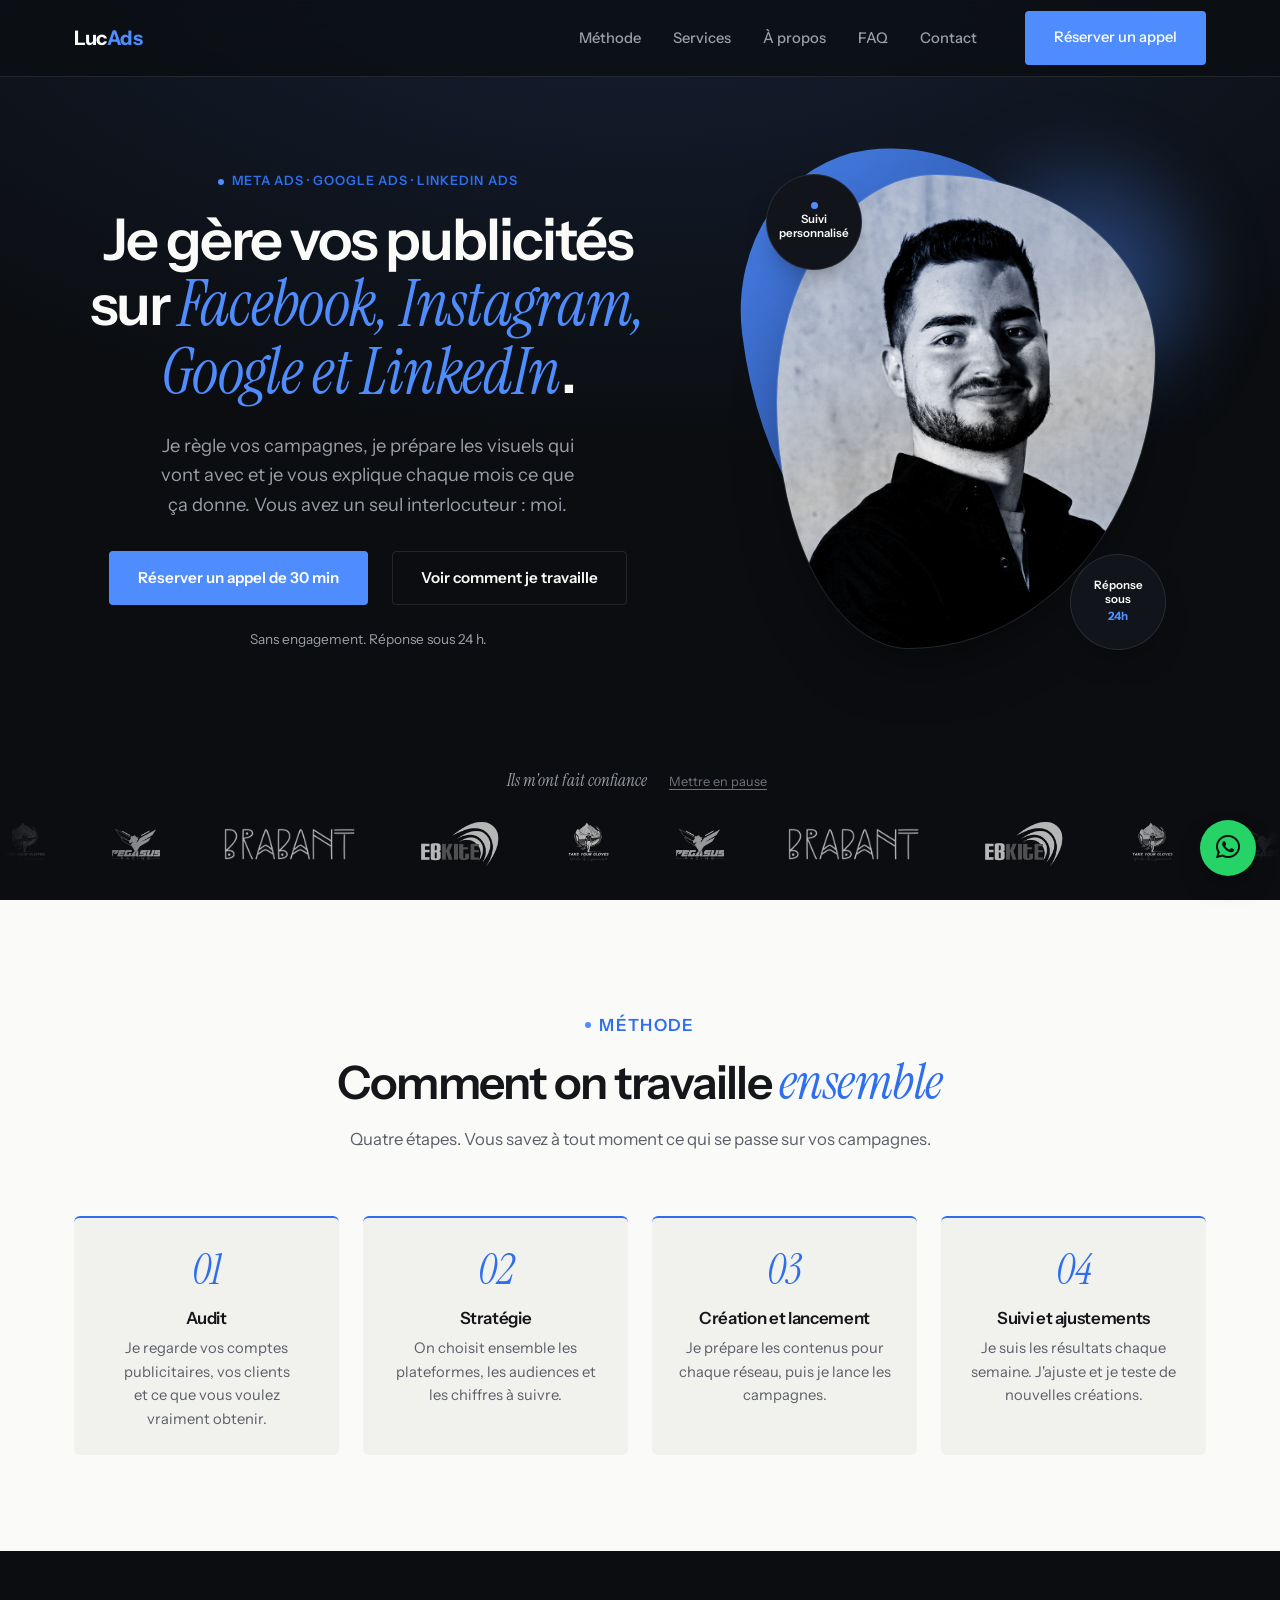
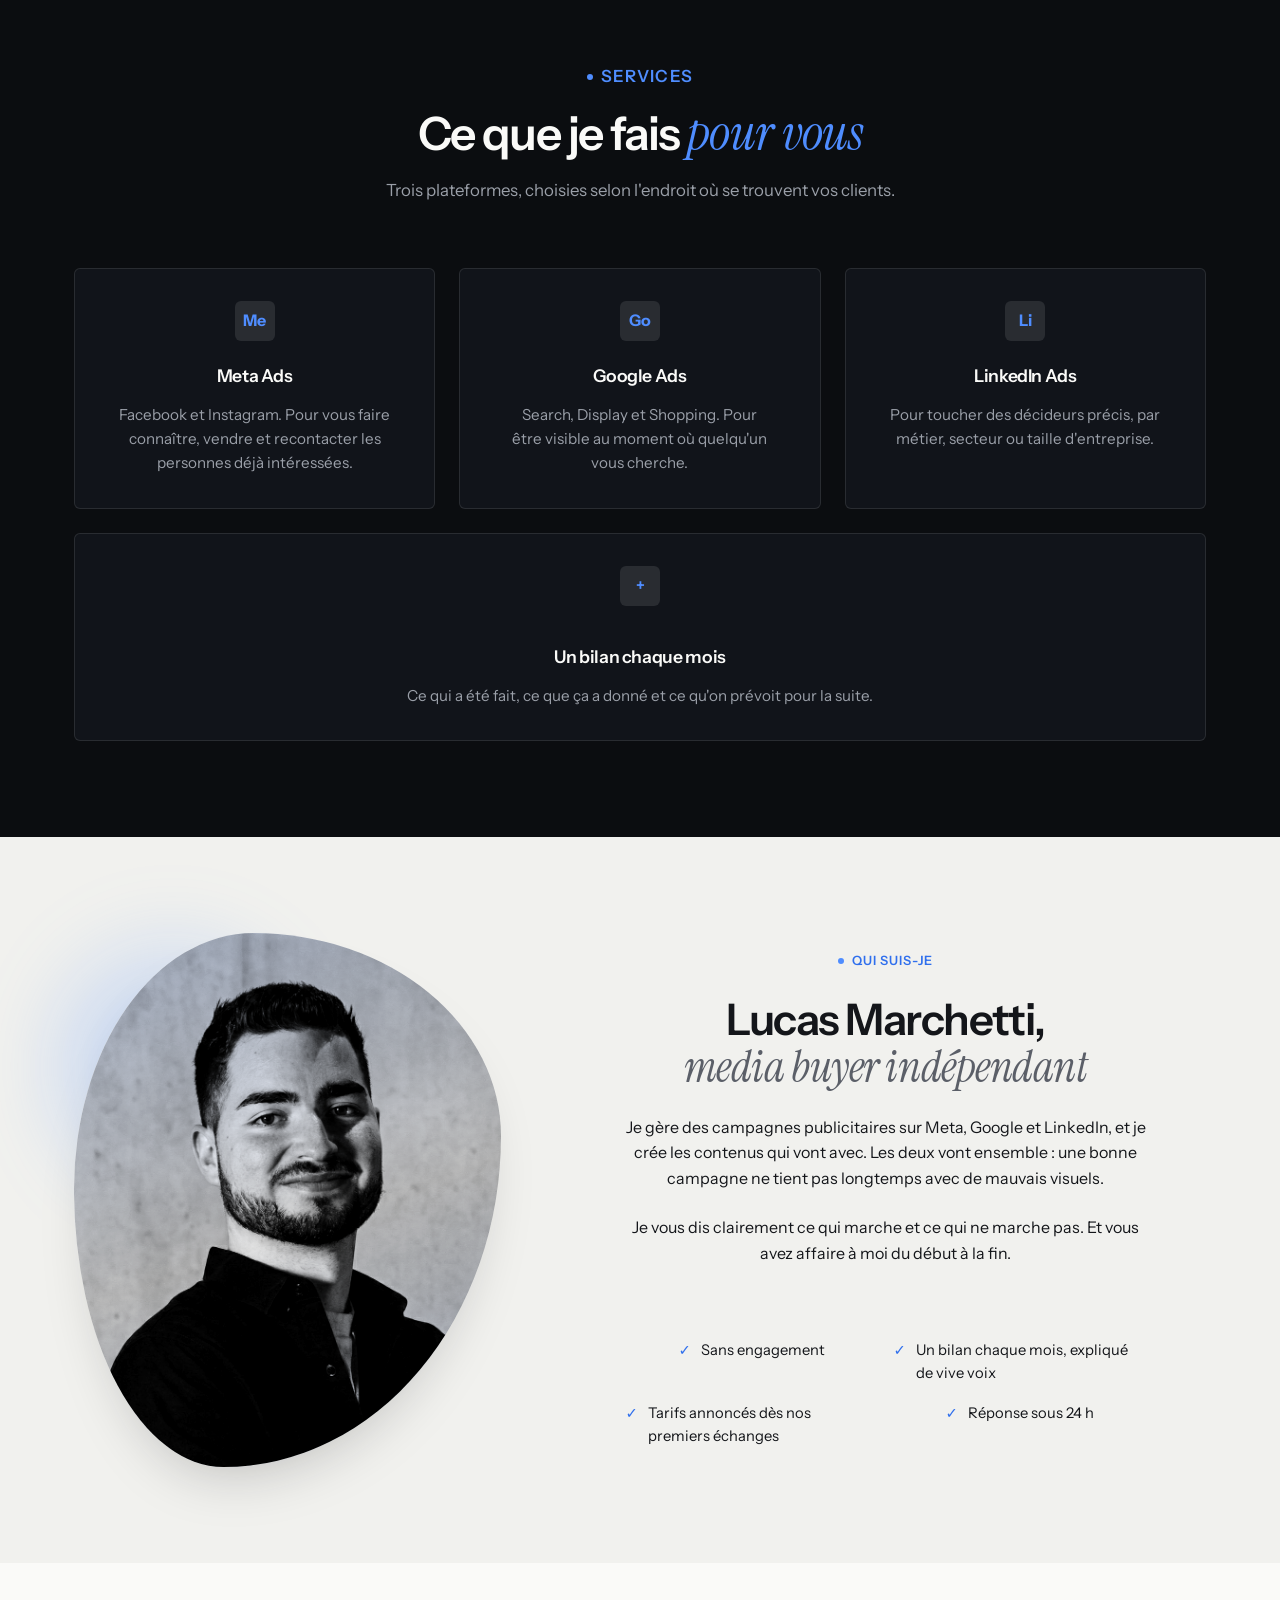
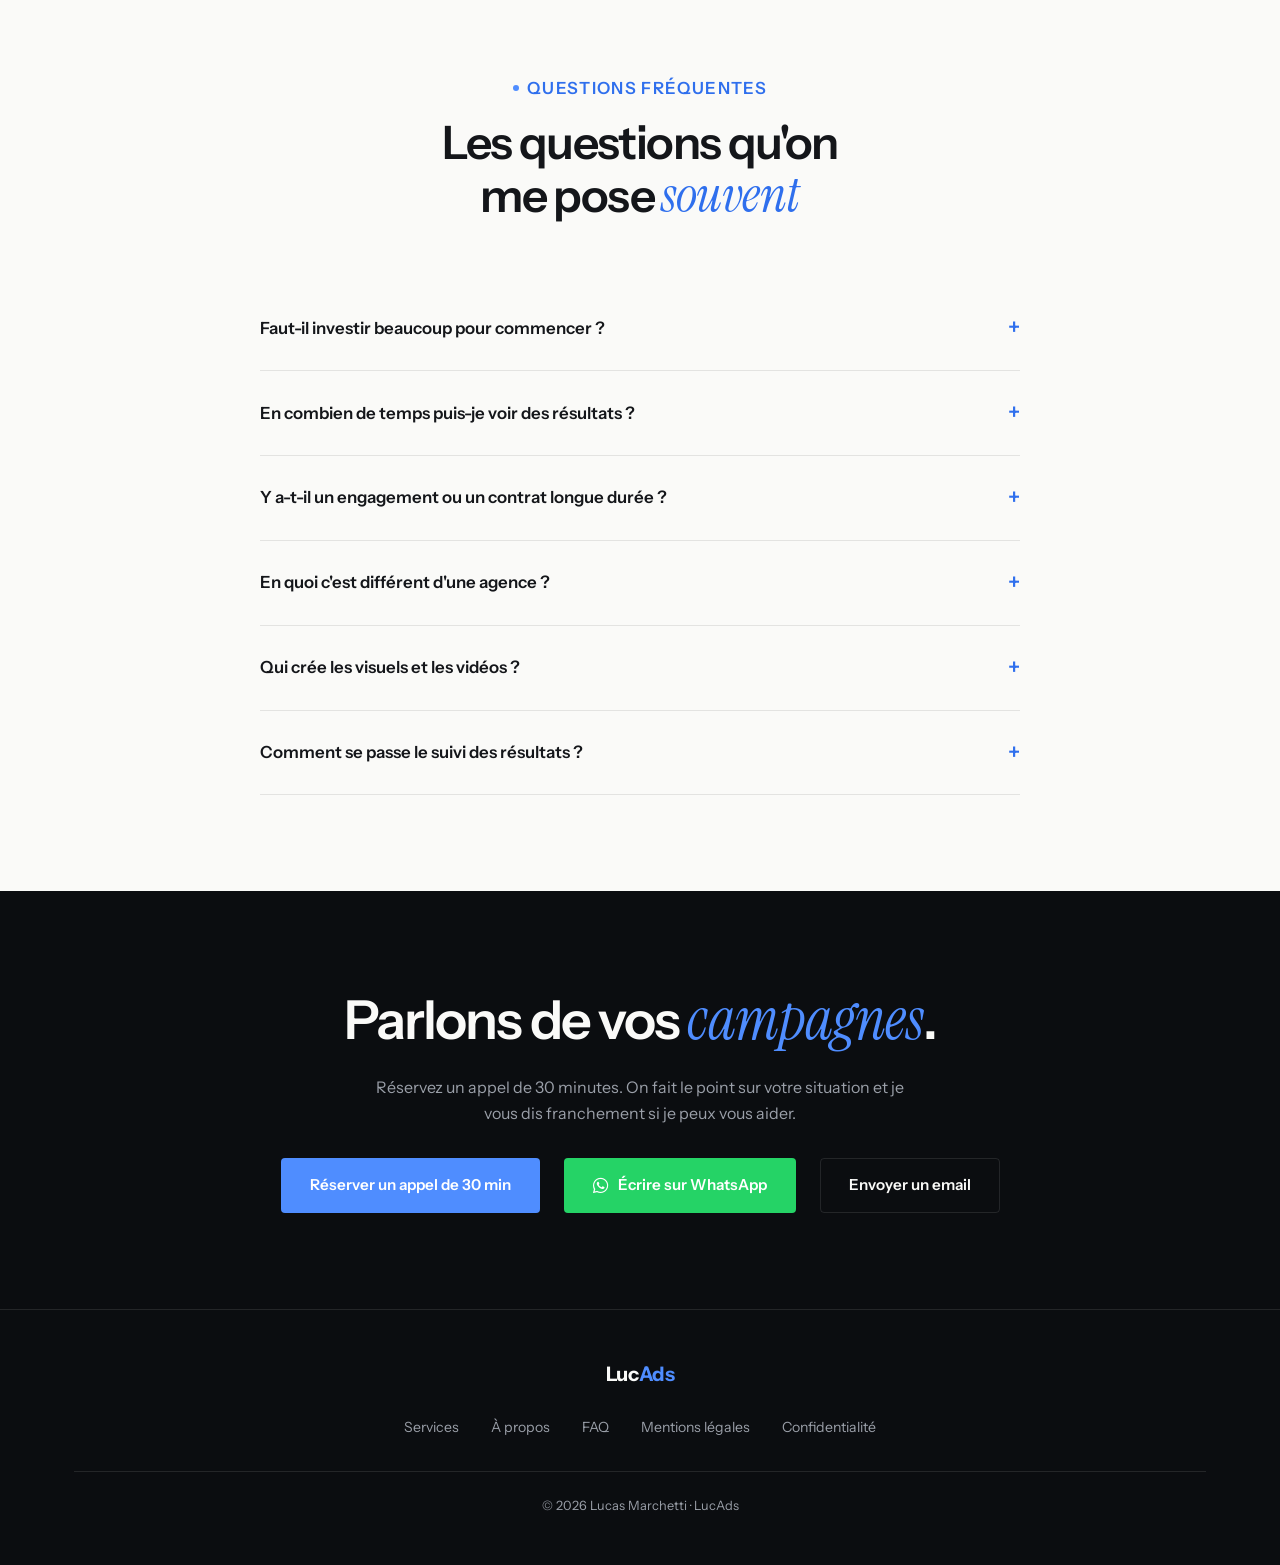
==== commit 9825204c: "revert: design et animations d'avant la refonte, nouveaux textes conservés" ====
--- a/index.html
+++ b/index.html
@@ -6,12 +6,11 @@
 <title>LucAds · Publicité Meta, Google et LinkedIn | Lucas Marchetti</title>
 <meta name="description" content="Lucas Marchetti, media buyer indépendant. Je gère vos publicités Meta, Google et LinkedIn et je prépare les visuels qui vont avec. Appel découverte de 30 minutes.">
 
-<link rel="icon" href="assets/favicon.svg" type="image/svg+xml">
+<link rel="icon" type="image/svg+xml" href="assets/favicon.svg">
+<link rel="apple-touch-icon" href="assets/apple-touch-icon.png">
 <link rel="icon" href="assets/favicon-32.png" type="image/png" sizes="32x32">
-<link rel="apple-touch-icon" href="assets/apple-touch-icon.png">
 <link rel="manifest" href="site.webmanifest">
 <link rel="canonical" href="https://lucads.fr/">
-<meta name="theme-color" content="#15171b">
 
 <meta property="og:site_name" content="LucAds">
 <meta property="og:type" content="website">
@@ -29,10 +28,12 @@
 <meta name="twitter:description" content="Campagnes, visuels et un bilan clair chaque mois. Un seul interlocuteur : Lucas Marchetti.">
 <meta name="twitter:image" content="https://lucads.fr/assets/og-image.jpg">
 
-<link rel="preload" href="assets/fonts/schibsted-grotesk-latin-700-normal.woff2" as="font" type="font/woff2" crossorigin>
-<link rel="preload" href="assets/fonts/schibsted-grotesk-latin-400-normal.woff2" as="font" type="font/woff2" crossorigin>
+<link rel="preconnect" href="https://fonts.googleapis.com">
+<link rel="preconnect" href="https://fonts.gstatic.com" crossorigin>
+<link href="https://fonts.googleapis.com/css2?family=Instrument+Sans:wght@400;500;600;700&family=Instrument+Serif:ital@0;1&display=swap" rel="stylesheet">
+
+<link rel="stylesheet" href="https://cdnjs.cloudflare.com/ajax/libs/font-awesome/6.5.2/css/all.min.css" referrerpolicy="no-referrer">
 <link rel="stylesheet" href="styles.css">
-<script>document.documentElement.classList.add("js");</script>
 
 <script type="application/ld+json">
 {
@@ -55,16 +56,13 @@
 </head>
 <body>
 
-<a class="skip-link" href="#main">Aller au contenu</a>
-
+<!-- ============================================================
+     HEADER
+     ============================================================ -->
 <header class="site-header">
-  <div class="container header-row">
-    <a href="#hero" class="logo">LucAds</a>
-    <button type="button" class="nav-toggle" aria-label="Ouvrir le menu" aria-expanded="false" aria-controls="main-nav">
-      <svg class="icon icon-menu" viewBox="0 0 24 24" aria-hidden="true" focusable="false"><line x1="4" x2="20" y1="12" y2="12"/><line x1="4" x2="20" y1="6" y2="6"/><line x1="4" x2="20" y1="18" y2="18"/></svg>
-      <svg class="icon icon-close" viewBox="0 0 24 24" aria-hidden="true" focusable="false"><path d="M18 6 6 18"/><path d="m6 6 12 12"/></svg>
-    </button>
-    <nav class="main-nav" id="main-nav" aria-label="Navigation principale">
+  <div class="container">
+    <a href="#hero" class="logo">Luc<span>Ads</span></a>
+    <nav class="main-nav" aria-label="Navigation principale">
       <ul>
         <li><a href="#methode">Méthode</a></li>
         <li><a href="#services">Services</a></li>
@@ -74,194 +72,262 @@
       </ul>
       <a href="https://cal.eu/lucads/30min" target="_blank" rel="noopener" class="btn btn-primary" data-cal-link="lucads/30min" data-cal-namespace="decouverte" data-cal-config="{&quot;layout&quot;:&quot;month_view&quot;}">Réserver un appel</a>
     </nav>
+    <button type="button" class="nav-toggle" aria-label="Ouvrir le menu" aria-expanded="false">
+      <span></span><span></span><span></span>
+    </button>
   </div>
 </header>
 
-<main id="main">
-
-  <section class="hero section-dark" id="hero">
+<main>
+
+  <!-- ============================================================
+       HERO
+       ============================================================ -->
+  <section class="hero" id="hero">
     <div class="container hero-grid">
-      <div class="hero-text">
-        <p class="label">Meta Ads · Google Ads · LinkedIn Ads</p>
-        <h1>Je gère vos publicités sur Facebook, Instagram, Google et LinkedIn.</h1>
-        <p class="lead">Je règle vos campagnes, je prépare les visuels qui vont avec et je vous explique chaque mois ce que ça donne. Vous avez un seul interlocuteur : moi.</p>
-        <div class="btn-row">
+      <div>
+        <p class="eyebrow">Meta Ads · Google Ads · LinkedIn Ads</p>
+        <h1>Je gère vos publicités sur <span class="h1-accent">Facebook, Instagram, Google et LinkedIn</span>.</h1>
+        <p class="hero-subtitle">Je règle vos campagnes, je prépare les visuels qui vont avec et je vous explique chaque mois ce que ça donne. Vous avez un seul interlocuteur : moi.</p>
+        <div class="hero-cta-group">
           <a href="https://cal.eu/lucads/30min" target="_blank" rel="noopener" class="btn btn-primary" data-cal-link="lucads/30min" data-cal-namespace="decouverte" data-cal-config="{&quot;layout&quot;:&quot;month_view&quot;}">Réserver un appel de 30 min</a>
-          <a href="#methode" class="btn btn-secondary">Voir comment je travaille</a>
-        </div>
-        <p class="hero-note">Sans engagement. Réponse sous 24 h.</p>
-      </div>
-      <figure class="hero-photo">
-        <img src="assets/photo-profil.jpg" alt="Lucas Marchetti, media buyer, en chemise noire devant un mur de béton." width="900" height="1125" fetchpriority="high">
-      </figure>
-    </div>
-
-    <div class="container clients">
-      <p class="label clients-label">Quelques clients</p>
-      <ul class="clients-row">
-        <li><img src="assets/clients/take-your-gloves.png" alt="Take Your Gloves Motor Experiences" height="48" loading="lazy"></li>
-        <li><img src="assets/clients/pegasus-racing.png" alt="Pegasus Racing" height="48" loading="lazy"></li>
-        <li><img class="logo-wide" src="assets/clients/brabant.png" alt="Brabant" height="48" loading="lazy"></li>
-        <li><img src="assets/clients/ebkite.png" alt="EBKite" height="48" loading="lazy"></li>
-      </ul>
-    </div>
-  </section>
-
-  <section class="section" id="methode">
+          <a href="#methode" class="btn btn-outline-dark">Voir comment je travaille</a>
+        </div>
+        <p class="hero-microcopy">Sans engagement. Réponse sous 24 h.</p>
+      </div>
+      <div class="hero-photo reveal">
+        <div class="hero-photo-blob" aria-hidden="true"></div>
+        <div class="hero-photo-ring" aria-hidden="true"></div>
+        <div class="hero-photo-frame">
+          <img src="assets/photo-profil.jpg" alt="Portrait de Lucas Marchetti, media buyer et content strategist" loading="lazy" width="640" height="800">
+        </div>
+        <div class="hero-badge hero-badge-1">
+          <span class="hero-badge-dot"></span>
+          Suivi personnalisé
+        </div>
+        <div class="hero-badge hero-badge-2">
+          Réponse sous <strong>24h</strong>
+        </div>
+      </div>
+    </div>
+    <!-- Bandeau clients intégré au bas du hero -->
+    <section class="clients" aria-label="Ils m'ont fait confiance">
+      <div class="clients-head">
+        <p class="clients-label">Ils m'ont fait confiance</p>
+        <button type="button" class="marquee-toggle" aria-pressed="false">Mettre en pause</button>
+      </div>
+      <div class="marquee">
+        <div class="marquee-inner">
+          <img class="client-logo" src="assets/clients/take-your-gloves.png" alt="Take Your Gloves Motor Experiences" height="48">
+          <img class="client-logo" src="assets/clients/pegasus-racing.png" alt="Pegasus Racing" height="48">
+          <img class="client-logo client-logo--wide" src="assets/clients/brabant.png" alt="Brabant" height="48">
+          <img class="client-logo" src="assets/clients/ebkite.png" alt="EBKite" height="48">
+          <img class="client-logo dup" src="assets/clients/take-your-gloves.png" alt="" height="48">
+          <img class="client-logo dup" src="assets/clients/pegasus-racing.png" alt="" height="48">
+          <img class="client-logo client-logo--wide dup" src="assets/clients/brabant.png" alt="" height="48">
+          <img class="client-logo dup" src="assets/clients/ebkite.png" alt="" height="48">
+          <img class="client-logo dup" src="assets/clients/take-your-gloves.png" alt="" height="48">
+          <img class="client-logo dup" src="assets/clients/pegasus-racing.png" alt="" height="48">
+          <img class="client-logo client-logo--wide dup" src="assets/clients/brabant.png" alt="" height="48">
+          <img class="client-logo dup" src="assets/clients/ebkite.png" alt="" height="48">
+          <img class="client-logo dup" src="assets/clients/take-your-gloves.png" alt="" height="48">
+          <img class="client-logo dup" src="assets/clients/pegasus-racing.png" alt="" height="48">
+          <img class="client-logo client-logo--wide dup" src="assets/clients/brabant.png" alt="" height="48">
+          <img class="client-logo dup" src="assets/clients/ebkite.png" alt="" height="48">
+        </div>
+      </div>
+    </section>
+  </section>
+
+  <!-- ============================================================
+       COMMENT ÇA MARCHE
+       ============================================================ -->
+  <section class="section-pad" id="methode">
     <div class="container">
       <div class="section-head reveal">
-        <p class="label">Méthode</p>
-        <h2>Comment on travaille ensemble</h2>
-        <p class="lead">Quatre étapes. Vous savez à tout moment ce qui se passe sur vos campagnes.</p>
-      </div>
-      <ol class="steps">
-        <li class="step reveal">
+        <p class="eyebrow">Méthode</p>
+        <h2>Comment on travaille <span class="serif">ensemble</span></h2>
+        <p class="text-secondary">Quatre étapes. Vous savez à tout moment ce qui se passe sur vos campagnes.</p>
+      </div>
+      <div class="steps">
+        <div class="step reveal">
           <span class="step-index">01</span>
           <h3>Audit</h3>
           <p>Je regarde vos comptes publicitaires, vos clients et ce que vous voulez vraiment obtenir.</p>
-        </li>
-        <li class="step reveal">
+        </div>
+        <div class="step reveal">
           <span class="step-index">02</span>
           <h3>Stratégie</h3>
           <p>On choisit ensemble les plateformes, les audiences et les chiffres à suivre.</p>
-        </li>
-        <li class="step reveal">
+        </div>
+        <div class="step reveal">
           <span class="step-index">03</span>
           <h3>Création et lancement</h3>
           <p>Je prépare les contenus pour chaque réseau, puis je lance les campagnes.</p>
-        </li>
-        <li class="step reveal">
+        </div>
+        <div class="step reveal">
           <span class="step-index">04</span>
           <h3>Suivi et ajustements</h3>
           <p>Je suis les résultats chaque semaine. J'ajuste et je teste de nouvelles créations.</p>
-        </li>
-      </ol>
-    </div>
-  </section>
-
-  <section class="section section-dark" id="services">
+        </div>
+      </div>
+    </div>
+  </section>
+
+  <!-- ============================================================
+       SERVICES
+       ============================================================ -->
+  <section class="bg-dark section-pad" id="services">
     <div class="container">
       <div class="section-head reveal">
-        <p class="label">Services</p>
-        <h2>Ce que je fais pour vous</h2>
-        <p class="lead">Trois plateformes, choisies selon l'endroit où se trouvent vos clients.</p>
+        <p class="eyebrow">Services</p>
+        <h2>Ce que je fais <span class="serif">pour vous</span></h2>
+        <p class="text-secondary">Trois plateformes, choisies selon l'endroit où se trouvent vos clients.</p>
       </div>
       <div class="services-grid">
         <div class="service-card reveal">
-          <svg class="icon" viewBox="0 0 24 24" aria-hidden="true" focusable="false"><path d="M16 21v-2a4 4 0 0 0-4-4H6a4 4 0 0 0-4 4v2"/><circle cx="9" cy="7" r="4"/><path d="M22 21v-2a4 4 0 0 0-3-3.87"/><path d="M16 3.13a4 4 0 0 1 0 7.75"/></svg>
+          <div class="icon">Me</div>
           <h3>Meta Ads</h3>
-          <p>Facebook et Instagram. Pour vous faire connaître, vendre et recontacter les personnes déjà intéressées.</p>
+          <p class="text-secondary">Facebook et Instagram. Pour vous faire connaître, vendre et recontacter les personnes déjà intéressées.</p>
         </div>
         <div class="service-card reveal">
-          <svg class="icon" viewBox="0 0 24 24" aria-hidden="true" focusable="false"><circle cx="11" cy="11" r="8"/><path d="m21 21-4.3-4.3"/></svg>
+          <div class="icon">Go</div>
           <h3>Google Ads</h3>
-          <p>Search, Display et Shopping. Pour être visible au moment où quelqu'un vous cherche.</p>
+          <p class="text-secondary">Search, Display et Shopping. Pour être visible au moment où quelqu'un vous cherche.</p>
         </div>
         <div class="service-card reveal">
-          <svg class="icon" viewBox="0 0 24 24" aria-hidden="true" focusable="false"><path d="M16 20V4a2 2 0 0 0-2-2h-4a2 2 0 0 0-2 2v16"/><rect width="20" height="14" x="2" y="6" rx="2"/></svg>
+          <div class="icon">Li</div>
           <h3>LinkedIn Ads</h3>
-          <p>Pour toucher des décideurs précis, par métier, secteur ou taille d'entreprise.</p>
-        </div>
-        <div class="service-card reveal">
-          <svg class="icon" viewBox="0 0 24 24" aria-hidden="true" focusable="false"><path d="M15 2H6a2 2 0 0 0-2 2v16a2 2 0 0 0 2 2h12a2 2 0 0 0 2-2V7Z"/><path d="M14 2v4a2 2 0 0 0 2 2h4"/><path d="M10 9H8"/><path d="M16 13H8"/><path d="M16 17H8"/></svg>
-          <h3>Un bilan chaque mois</h3>
-          <p>Ce qui a été fait, ce que ça a donné et ce qu'on prévoit pour la suite.</p>
-        </div>
-      </div>
-    </div>
-  </section>
-
-  <section class="section section-soft" id="apropos">
+          <p class="text-secondary">Pour toucher des décideurs précis, par métier, secteur ou taille d'entreprise.</p>
+        </div>
+        <div class="service-card full reveal">
+          <div class="icon">+</div>
+          <div>
+            <h3>Un bilan chaque mois</h3>
+            <p class="text-secondary">Ce qui a été fait, ce que ça a donné et ce qu'on prévoit pour la suite.</p>
+          </div>
+        </div>
+      </div>
+    </div>
+  </section>
+
+  <!-- ============================================================
+       POURQUOI LUCADS / À PROPOS
+       ============================================================ -->
+  <section class="bg-light-soft section-pad" id="apropos">
     <div class="container about-grid">
-      <div class="reveal">
-        <p class="label">Qui suis-je</p>
-        <h2>Lucas Marchetti, media buyer indépendant</h2>
+      <div class="about-photo reveal">
+        <div class="about-photo-blob" aria-hidden="true"></div>
+        <div class="about-photo-frame">
+          <img src="assets/photo-profil.jpg" alt="Portrait de Lucas Marchetti, media buyer et content strategist" loading="lazy" width="800" height="1000">
+        </div>
       </div>
       <div class="about-text reveal">
+        <p class="eyebrow">Qui suis-je</p>
+        <h2>Lucas Marchetti, <br><span class="h2-thin">media buyer indépendant</span></h2>
         <p>Je gère des campagnes publicitaires sur Meta, Google et LinkedIn, et je crée les contenus qui vont avec. Les deux vont ensemble : une bonne campagne ne tient pas longtemps avec de mauvais visuels.</p>
         <p>Je vous dis clairement ce qui marche et ce qui ne marche pas. Et vous avez affaire à moi du début à la fin.</p>
-        <ul class="commitments">
-          <li><svg class="icon" viewBox="0 0 24 24" aria-hidden="true" focusable="false"><path d="M20 6 9 17l-5-5"/></svg>Sans engagement</li>
-          <li><svg class="icon" viewBox="0 0 24 24" aria-hidden="true" focusable="false"><path d="M20 6 9 17l-5-5"/></svg>Un bilan chaque mois, expliqué de vive voix</li>
-          <li><svg class="icon" viewBox="0 0 24 24" aria-hidden="true" focusable="false"><path d="M20 6 9 17l-5-5"/></svg>Tarifs annoncés dès nos premiers échanges</li>
-          <li><svg class="icon" viewBox="0 0 24 24" aria-hidden="true" focusable="false"><path d="M20 6 9 17l-5-5"/></svg>Réponse sous 24 h</li>
-        </ul>
-      </div>
-    </div>
-  </section>
-
-  <section class="section" id="faq">
+
+        <div class="commitments">
+          <div class="commitment-item"><span class="check">✓</span> Sans engagement</div>
+          <div class="commitment-item"><span class="check">✓</span> Un bilan chaque mois, expliqué de vive voix</div>
+          <div class="commitment-item"><span class="check">✓</span> Tarifs annoncés dès nos premiers échanges</div>
+          <div class="commitment-item"><span class="check">✓</span> Réponse sous 24 h</div>
+        </div>
+      </div>
+    </div>
+  </section>
+
+  <!-- ============================================================
+       FAQ
+       ============================================================ -->
+  <section class="section-pad" id="faq">
     <div class="container">
       <div class="section-head reveal">
-        <p class="label">Questions fréquentes</p>
-        <h2>Les questions qu'on me pose souvent</h2>
+        <p class="eyebrow">Questions fréquentes</p>
+        <h2>Les questions qu'on me pose <span class="serif">souvent</span></h2>
       </div>
       <div class="faq-list">
-        <details class="faq-item">
-          <summary>Faut-il investir beaucoup pour commencer ?<svg class="icon" viewBox="0 0 24 24" aria-hidden="true" focusable="false"><path d="M5 12h14"/><path d="M12 5v14"/></svg></summary>
-          <div class="faq-answer"><p>Non, ça dépend surtout de votre secteur et de vos objectifs. On en parle pendant l'appel découverte pour fixer un point de départ réaliste.</p></div>
-        </details>
-        <details class="faq-item">
-          <summary>En combien de temps puis-je voir des résultats ?<svg class="icon" viewBox="0 0 24 24" aria-hidden="true" focusable="false"><path d="M5 12h14"/><path d="M12 5v14"/></svg></summary>
-          <div class="faq-answer"><p>Il faut en général compter au moins 3 mois pour avoir des données vraiment exploitables, le temps que les plateformes apprennent. J'ajuste dès les premières semaines si quelque chose ne fonctionne pas.</p></div>
-        </details>
-        <details class="faq-item">
-          <summary>Y a-t-il un engagement ou un contrat longue durée ?<svg class="icon" viewBox="0 0 24 24" aria-hidden="true" focusable="false"><path d="M5 12h14"/><path d="M12 5v14"/></svg></summary>
-          <div class="faq-answer"><p>Non. Si on continue ensemble, c'est parce que ça marche, pas parce qu'un contrat vous y oblige.</p></div>
-        </details>
-        <details class="faq-item">
-          <summary>En quoi c'est différent d'une agence ?<svg class="icon" viewBox="0 0 24 24" aria-hidden="true" focusable="false"><path d="M5 12h14"/><path d="M12 5v14"/></svg></summary>
-          <div class="faq-answer"><p>Vous parlez à une seule personne, du premier échange jusqu'au suivi. Rien ne se perd entre plusieurs intervenants.</p></div>
-        </details>
-        <details class="faq-item">
-          <summary>Qui crée les visuels et les vidéos ?<svg class="icon" viewBox="0 0 24 24" aria-hidden="true" focusable="false"><path d="M5 12h14"/><path d="M12 5v14"/></svg></summary>
-          <div class="faq-answer"><p>C'est une option. On en parle ensemble et je l'ajoute au devis si vous en avez besoin.</p></div>
-        </details>
-        <details class="faq-item">
-          <summary>Comment se passe le suivi des résultats ?<svg class="icon" viewBox="0 0 24 24" aria-hidden="true" focusable="false"><path d="M5 12h14"/><path d="M12 5v14"/></svg></summary>
-          <div class="faq-answer"><p>Chaque mois, je vous envoie un bilan et on en parle de vive voix : ce qui a marché, ce qui a moins marché, et la suite.</p></div>
-        </details>
-      </div>
-    </div>
-  </section>
-
-  <section class="section section-dark contact" id="contact">
+        <details class="faq-item reveal">
+          <summary class="faq-question">Faut-il investir beaucoup pour commencer ? <span class="plus">+</span></summary>
+          <div class="faq-answer"><div>Non, ça dépend surtout de votre secteur et de vos objectifs. On en parle pendant l'appel découverte pour fixer un point de départ réaliste.</div></div>
+        </details>
+        <details class="faq-item reveal">
+          <summary class="faq-question">En combien de temps puis-je voir des résultats ? <span class="plus">+</span></summary>
+          <div class="faq-answer"><div>Il faut en général compter au moins 3 mois pour avoir des données vraiment exploitables, le temps que les plateformes apprennent. J'ajuste dès les premières semaines si quelque chose ne fonctionne pas.</div></div>
+        </details>
+        <details class="faq-item reveal">
+          <summary class="faq-question">Y a-t-il un engagement ou un contrat longue durée ? <span class="plus">+</span></summary>
+          <div class="faq-answer"><div>Non. Si on continue ensemble, c'est parce que ça marche, pas parce qu'un contrat vous y oblige.</div></div>
+        </details>
+        <details class="faq-item reveal">
+          <summary class="faq-question">En quoi c'est différent d'une agence ? <span class="plus">+</span></summary>
+          <div class="faq-answer"><div>Vous parlez à une seule personne, du premier échange jusqu'au suivi. Rien ne se perd entre plusieurs intervenants.</div></div>
+        </details>
+        <details class="faq-item reveal">
+          <summary class="faq-question">Qui crée les visuels et les vidéos ? <span class="plus">+</span></summary>
+          <div class="faq-answer"><div>C'est une option. On en parle ensemble et je l'ajoute au devis si vous en avez besoin.</div></div>
+        </details>
+        <details class="faq-item reveal">
+          <summary class="faq-question">Comment se passe le suivi des résultats ? <span class="plus">+</span></summary>
+          <div class="faq-answer"><div>Chaque mois, je vous envoie un bilan et on en parle de vive voix : ce qui a marché, ce qui a moins marché, et la suite.</div></div>
+        </details>
+      </div>
+    </div>
+  </section>
+
+  <!-- ============================================================
+       CTA FINAL
+       ============================================================ -->
+  <section class="bg-dark cta-final" id="contact">
     <div class="container">
-      <h2 class="reveal">Parlons de vos campagnes.</h2>
-      <p class="lead reveal">Réservez un appel de 30 minutes. On fait le point sur votre situation et je vous dis franchement si je peux vous aider.</p>
+      <h2 class="reveal">Parlons de vos <span class="serif">campagnes</span>.</h2>
+      <p class="reveal">Réservez un appel de 30 minutes. On fait le point sur votre situation et je vous dis franchement si je peux vous aider.</p>
       <div class="btn-row reveal">
         <a href="https://cal.eu/lucads/30min" target="_blank" rel="noopener" class="btn btn-primary" data-cal-link="lucads/30min" data-cal-namespace="decouverte" data-cal-config="{&quot;layout&quot;:&quot;month_view&quot;}">Réserver un appel de 30 min</a>
-        <a href="https://wa.me/33756906702?text=Bonjour%20Lucas%2C%20je%20souhaite%20en%20savoir%20plus%20sur%20vos%20services." target="_blank" rel="noopener" class="btn btn-secondary">
-          <svg class="icon" viewBox="0 0 24 24" aria-hidden="true" focusable="false"><path d="M7.9 20A9 9 0 1 0 4 16.1L2 22Z"/></svg>
+        <a href="https://wa.me/33756906702?text=Bonjour%20Lucas%2C%20je%20souhaite%20en%20savoir%20plus%20sur%20vos%20services." target="_blank" rel="noopener" class="btn btn-whatsapp">
+          <i class="fa-brands fa-whatsapp" aria-hidden="true"></i>
           Écrire sur WhatsApp
         </a>
-        <a href="mailto:contact@lucads.fr" class="btn btn-secondary">
-          <svg class="icon" viewBox="0 0 24 24" aria-hidden="true" focusable="false"><rect width="20" height="16" x="2" y="4" rx="2"/><path d="m22 7-8.97 5.7a1.94 1.94 0 0 1-2.06 0L2 7"/></svg>
-          contact@lucads.fr
-        </a>
+        <a href="mailto:contact@lucads.fr" class="btn btn-outline-dark">Envoyer un email</a>
       </div>
     </div>
   </section>
 
 </main>
 
-<footer class="site-footer">
-  <div class="container footer-row">
-    <a href="#hero" class="logo">LucAds</a>
-    <ul class="footer-links">
-      <li><a href="mentions-legales.html">Mentions légales</a></li>
-      <li><a href="confidentialite.html">Confidentialité</a></li>
-      <li><a href="mailto:contact@lucads.fr">contact@lucads.fr</a></li>
-    </ul>
-    <p class="footer-copy">© 2026 Lucas Marchetti · LucAds</p>
+<!-- ============================================================
+     FOOTER
+     ============================================================ -->
+<footer class="site-footer bg-dark">
+  <div class="container">
+    <div class="footer-grid">
+      <a href="#hero" class="logo">Luc<span>Ads</span></a>
+      <ul class="footer-links">
+        <li><a href="#services">Services</a></li>
+        <li><a href="#apropos">À propos</a></li>
+        <li><a href="#faq">FAQ</a></li>
+        <li><a href="mentions-legales.html">Mentions légales</a></li>
+        <li><a href="confidentialite.html">Confidentialité</a></li>
+      </ul>
+    </div>
+    <div class="footer-bottom">
+      © 2026 Lucas Marchetti · LucAds
+    </div>
   </div>
 </footer>
+
+<a href="https://wa.me/33756906702?text=Bonjour%20Lucas%2C%20je%20souhaite%20en%20savoir%20plus%20sur%20vos%20services." target="_blank" rel="noopener" class="whatsapp-float" aria-label="Contacter Lucas Marchetti sur WhatsApp">
+  <i class="fa-brands fa-whatsapp" aria-hidden="true"></i>
+</a>
+
+<div class="cursor-ring" aria-hidden="true"></div>
 
 <script>
   (function (C, A, L) { let p = function (a, ar) { a.q.push(ar); }; let d = C.document; C.Cal = C.Cal || function () { let cal = C.Cal; let ar = arguments; if (!cal.loaded) { cal.ns = {}; cal.q = cal.q || []; d.head.appendChild(d.createElement("script")).src = A; cal.loaded = true; } if (ar[0] === L) { const api = function () { p(api, arguments); }; const namespace = ar[1]; api.q = api.q || []; if (typeof namespace === "string") { cal.ns[namespace] = cal.ns[namespace] || api; p(cal.ns[namespace], ar); p(cal, ["initNamespace", namespace]); } else p(cal, ar); return; } p(cal, ar); }; })(window, "https://app.cal.com/embed/embed.js", "init");
   Cal("init", "decouverte", { origin: "https://cal.eu" });
   Cal.ns.decouverte("ui", {
-    styles: { branding: { brandColor: "#c2410c" } },
+    styles: { branding: { brandColor: "#4f8dff" } },
     hideEventTypeDetails: false,
     layout: "month_view"
   });
--- a/styles.css
+++ b/styles.css
@@ -1,161 +1,110 @@
 /* ============================================================
-   LucAds · styles
-   Toutes les valeurs viennent de DESIGN.md. Rien en dur ailleurs.
-   ============================================================ */
-
-@font-face {
-  font-family: "Schibsted Grotesk";
-  src: url("assets/fonts/schibsted-grotesk-latin-400-normal.woff2") format("woff2");
+   LucAds — Design tokens
+   ============================================================ */
+:root {
+  --bg-dark: #0b0d10;
+  --bg-dark-soft: #11141a;
+  --bg-light: #fafaf8;
+  --bg-light-soft: #f1f1ee;
+  --text-dark: #fafaf8;
+  --text-dark-secondary: #9a9fa8;
+  --text-light: #14161a;
+  --text-light-secondary: #5b5f68;
+  --accent: #4f8dff;
+  --accent-dim: #2f6fed;
+  --border-dark: rgba(255, 255, 255, 0.1);
+  --border-light: rgba(20, 22, 26, 0.1);
+
+  --space-1: 8px;
+  --space-2: 16px;
+  --space-3: 24px;
+  --space-4: 32px;
+  --space-5: 48px;
+  --space-6: 64px;
+  --space-7: 96px;
+  --space-8: 128px;
+
+  --font-sans: "Instrument Sans", system-ui, sans-serif;
+  --font-serif: "Instrument Serif", Georgia, serif;
+
+  --max-width: 1180px;
+  --radius: 4px;
+  --ease: cubic-bezier(0.16, 1, 0.3, 1);
+}
+
+* { margin: 0; padding: 0; box-sizing: border-box; }
+
+html { scroll-behavior: smooth; scroll-padding-top: 96px; interpolate-size: allow-keywords; }
+
+body {
+  font-family: var(--font-sans);
+  font-size: 16px;
+  line-height: 1.6;
+  color: var(--text-light);
+  background: var(--bg-light);
+  -webkit-font-smoothing: antialiased;
+}
+
+img { max-width: 100%; display: block; }
+
+a { color: inherit; text-decoration: none; }
+
+p, .faq-answer, .commitment-item { text-wrap: pretty; }
+
+h1, h2, h3, h4 {
+  text-wrap: balance;
+  font-family: var(--font-sans);
+  font-weight: 600;
+  line-height: 1.08;
+  letter-spacing: -0.035em;
+}
+h3 { letter-spacing: -0.02em; line-height: 1.25; }
+
+/* Mot accentué en serif italique (éditorial) */
+.serif {
+  font-family: var(--font-serif);
+  font-style: italic;
   font-weight: 400;
-  font-display: swap;
-}
-@font-face {
-  font-family: "Schibsted Grotesk";
-  src: url("assets/fonts/schibsted-grotesk-latin-500-normal.woff2") format("woff2");
-  font-weight: 500;
-  font-display: swap;
-}
-@font-face {
-  font-family: "Schibsted Grotesk";
-  src: url("assets/fonts/schibsted-grotesk-latin-700-normal.woff2") format("woff2");
-  font-weight: 700;
-  font-display: swap;
-}
-@font-face {
-  font-family: "IBM Plex Mono";
-  src: url("assets/fonts/ibm-plex-mono-latin-400-normal.woff2") format("woff2");
-  font-weight: 400;
-  font-display: swap;
-}
-
-:root {
-  /* Couleurs */
-  --encre: #15171b;
-  --encre-2: #202329;
-  --papier: #f6f5f2;
-  --papier-2: #ecebe6;
-  --gris: #5d6068;
-  --gris-clair: #a3a6ad;
-  --brique: #c2410c;
-  --brique-fonce: #9a3412;
-  --blanc: #ffffff;
-  --trait-clair: rgb(21 23 27 / 0.12);
-  --trait-sombre: rgb(246 245 242 / 0.12);
-
-  /* Typo */
-  --font: "Schibsted Grotesk", system-ui, sans-serif;
-  --mono: "IBM Plex Mono", ui-monospace, monospace;
-  --fs-h1: clamp(2.25rem, 5vw, 3.5rem);
-  --fs-h2: clamp(1.75rem, 3.2vw, 2.5rem);
-  --fs-h3: 1.125rem;
-  --fs-lead: 1.125rem;
-  --fs-body: 1rem;
-  --fs-small: 0.875rem;
-  --fs-label: 0.75rem;
-
-  /* Formes et espaces */
-  --radius: 6px;
-  --s1: 8px;
-  --s2: 16px;
-  --s3: 24px;
-  --s4: 32px;
-  --s5: 48px;
-  --s6: 64px;
-  --s7: 96px;
-  --max: 1120px;
-  --header-h: 72px;
-
-  /* Mouvement */
-  --ease: cubic-bezier(0.2, 0, 0, 1);
-  --t-fast: 150ms;
-}
-
-/* ============================================================
-   Base
-   ============================================================ */
-*, *::before, *::after { margin: 0; padding: 0; box-sizing: border-box; }
-
-html {
-  scroll-behavior: smooth;
-  scroll-padding-top: var(--header-h);
-  interpolate-size: allow-keywords;
-}
-
-body {
-  font-family: var(--font);
-  font-size: var(--fs-body);
-  line-height: 1.6;
-  color: var(--encre);
-  background: var(--papier);
-  -webkit-font-smoothing: antialiased;
-}
-
-img { max-width: 100%; display: block; }
-a { color: inherit; text-decoration: none; }
-ul, ol { list-style: none; }
-p { text-wrap: pretty; }
-
-h1, h2, h3 { font-weight: 700; text-wrap: balance; }
-h1 { font-size: var(--fs-h1); line-height: 1.08; letter-spacing: -0.03em; }
-h2 { font-size: var(--fs-h2); line-height: 1.15; letter-spacing: -0.02em; }
-h3 { font-size: var(--fs-h3); line-height: 1.3; }
-
-.lead { font-size: var(--fs-lead); line-height: 1.55; color: var(--gris); }
-
-.label {
-  font-family: var(--mono);
-  font-size: var(--fs-label);
-  line-height: 1.4;
-  letter-spacing: 0.06em;
+  font-size: 1.1em;
+  letter-spacing: -0.01em;
+}
+
+.container {
+  max-width: var(--max-width);
+  margin: 0 auto;
+  padding: 0 var(--space-3);
+}
+
+section { position: relative; }
+
+/* Sections de fond */
+.bg-dark { background: var(--bg-dark); color: var(--text-dark); }
+.bg-dark .text-secondary { color: var(--text-dark-secondary); }
+.bg-light-soft { background: var(--bg-light-soft); }
+.text-secondary { color: var(--text-light-secondary); }
+
+.accent { color: var(--accent); }
+
+.eyebrow {
+  display: inline-flex;
+  align-items: center;
+  gap: var(--space-1);
+  font-size: 0.8rem;
+  font-weight: 600;
+  letter-spacing: 0.08em;
   text-transform: uppercase;
-  color: var(--brique-fonce);
-  margin-bottom: var(--s2);
-}
-
-.icon {
-  width: 20px;
-  height: 20px;
-  flex-shrink: 0;
-  fill: none;
-  stroke: currentColor;
-  stroke-width: 1.75;
-  stroke-linecap: round;
-  stroke-linejoin: round;
-}
-
-:focus-visible {
-  outline: 2px solid var(--brique);
-  outline-offset: 3px;
-  border-radius: var(--radius);
-}
-
-.container {
-  max-width: var(--max);
-  margin: 0 auto;
-  padding: 0 var(--s3);
-}
-
-.skip-link {
-  position: absolute;
-  left: var(--s2);
-  top: -100px;
-  z-index: 200;
-  padding: var(--s1) var(--s2);
-  background: var(--brique);
-  color: var(--blanc);
-  border-radius: var(--radius);
-}
-.skip-link:focus { top: var(--s2); }
-
-/* Sections */
-.section { padding: var(--s7) 0; }
-.section-soft { background: var(--papier-2); }
-.section-dark { background: var(--encre); color: var(--papier); }
-.section-dark .lead { color: var(--gris-clair); }
-.section-dark .label { color: var(--gris-clair); }
-
-.section-head { max-width: 640px; margin-bottom: var(--s6); }
-.section-head .lead { margin-top: var(--s2); }
+  color: var(--accent-dim);
+  margin-bottom: var(--space-2);
+}
+.bg-dark .eyebrow { color: var(--accent); }
+.eyebrow::before {
+  content: "";
+  width: 6px;
+  height: 6px;
+  border-radius: 50%;
+  background: var(--accent);
+  display: inline-block;
+}
 
 /* ============================================================
    Boutons
@@ -164,336 +113,996 @@
   display: inline-flex;
   align-items: center;
   justify-content: center;
-  gap: var(--s1);
-  min-height: 48px;
-  padding: 0 var(--s3);
+  gap: 10px;
+  padding: 14px 28px;
+  font-family: var(--font-sans);
+  font-size: 0.95rem;
+  font-weight: 600;
+  border-radius: var(--radius);
   border: 1px solid transparent;
-  border-radius: var(--radius);
-  font-family: var(--font);
-  font-size: var(--fs-body);
-  font-weight: 500;
-  line-height: 1.2;
   cursor: pointer;
-  transition: background-color var(--t-fast) var(--ease), border-color var(--t-fast) var(--ease), color var(--t-fast) var(--ease), transform 100ms var(--ease);
-}
-.btn:active { transform: scale(0.98); }
-
-.btn-primary { background: var(--brique); color: var(--blanc); }
-.btn-primary:hover { background: var(--brique-fonce); }
-
-.btn-secondary { border-color: var(--trait-clair); color: var(--encre); }
-.btn-secondary:hover { border-color: var(--encre); }
-.section-dark .btn-secondary { border-color: var(--trait-sombre); color: var(--papier); }
-.section-dark .btn-secondary:hover { border-color: var(--papier); }
-
-.btn-row { display: flex; flex-wrap: wrap; gap: var(--s2); }
-
-/* ============================================================
-   En-tête
+  transition: transform 0.25s var(--ease), background-color 0.25s var(--ease), color 0.25s var(--ease), border-color 0.25s var(--ease);
+  white-space: nowrap;
+}
+.btn:hover { transform: translateY(-2px); }
+.btn:active { transform: scale(0.97); transition-duration: 0.1s; }
+.btn:focus-visible { outline: 2px solid var(--accent); outline-offset: 3px; }
+
+.btn-primary {
+  background: var(--accent);
+  color: #fff;
+}
+.btn-primary:hover { background: #74a6ff; }
+
+.btn-outline-dark {
+  border-color: var(--border-dark);
+  color: var(--text-dark);
+  background: transparent;
+}
+.btn-outline-dark:hover { border-color: var(--accent); color: var(--accent); }
+
+.btn-outline-light {
+  border-color: var(--border-light);
+  color: var(--text-light);
+  background: transparent;
+}
+.btn-outline-light:hover { border-color: var(--text-light); }
+
+.btn-block { width: 100%; }
+
+.btn-whatsapp {
+  background: #25d366;
+  color: #fff;
+}
+.btn-whatsapp:hover { background: #45e07f; }
+.btn-whatsapp i { font-size: 1.1rem; }
+
+/* ============================================================
+   Bulle flottante WhatsApp
+   ============================================================ */
+.whatsapp-float {
+  position: fixed;
+  bottom: 24px;
+  right: 24px;
+  z-index: 90;
+  width: 56px;
+  height: 56px;
+  border-radius: 50%;
+  background: #25d366;
+  color: #06140c;
+  display: flex;
+  align-items: center;
+  justify-content: center;
+  box-shadow: 0 12px 28px -8px rgba(0, 0, 0, 0.45);
+  transition: transform 0.25s var(--ease), box-shadow 0.25s var(--ease);
+  animation: whatsapp-pulse 2.6s ease-in-out 3; /* attire l'oeil à l'arrivée, puis se calme */
+  font-size: 1.7rem;
+  line-height: 1;
+}
+.whatsapp-float:hover {
+  transform: scale(1.08);
+  box-shadow: 0 16px 36px -8px rgba(0, 0, 0, 0.55);
+}
+.whatsapp-float:focus-visible {
+  outline: 2px solid var(--accent);
+  outline-offset: 3px;
+  animation: none;
+}
+
+@keyframes whatsapp-pulse {
+  0%, 100% { box-shadow: 0 12px 28px -8px rgba(0, 0, 0, 0.45), 0 0 0 0 rgba(37, 211, 102, 0.45); }
+  50% { box-shadow: 0 12px 28px -8px rgba(0, 0, 0, 0.45), 0 0 0 10px rgba(37, 211, 102, 0); }
+}
+
+@media (prefers-reduced-motion: reduce) {
+  .whatsapp-float { animation: none; }
+}
+
+@media (max-width: 720px) {
+  .whatsapp-float { bottom: 16px; right: 16px; width: 50px; height: 50px; }
+}
+
+/* ============================================================
+   Curseur personnalisé
+   ============================================================ */
+/* Anneau qui accompagne le curseur natif (conservé pour garder la main sur les liens) */
+.cursor-ring {
+  position: fixed;
+  top: 0;
+  left: 0;
+  z-index: 9999;
+  width: 34px;
+  height: 34px;
+  pointer-events: none;
+  opacity: 0;
+  transition: opacity 0.2s var(--ease);
+  will-change: transform;
+}
+body.has-custom-cursor .cursor-ring { opacity: 1; }
+/* Le cercle visible est sur ::before : son échelle s'anime sans gêner le suivi image par image */
+.cursor-ring::before {
+  content: "";
+  position: absolute;
+  inset: 0;
+  border-radius: 50%;
+  border: 1.5px solid rgba(79, 141, 255, 0.5);
+  transition: transform 0.2s var(--ease), border-color 0.2s var(--ease), background-color 0.2s var(--ease);
+}
+.cursor-ring.is-active::before {
+  transform: scale(1.6);
+  border-color: var(--accent);
+  background: rgba(79, 141, 255, 0.1);
+}
+.cursor-ring.is-pressed::before { transform: scale(0.8); }
+
+@media (prefers-reduced-motion: reduce), (pointer: coarse) {
+  .cursor-ring { display: none; }
+}
+
+/* ============================================================
+   Header
    ============================================================ */
 .site-header {
   position: fixed;
-  inset: 0 0 auto;
+  top: 0;
+  left: 0;
+  right: 0;
   z-index: 100;
-  background: var(--encre);
-  border-bottom: 1px solid var(--trait-sombre);
-  color: var(--papier);
-}
-.header-row {
+  background: rgba(11, 13, 16, 0.7);
+  backdrop-filter: blur(12px);
+  border-bottom: 1px solid var(--border-dark);
+}
+.site-header .container {
   display: flex;
   align-items: center;
   justify-content: space-between;
-  height: var(--header-h);
-}
-.logo { font-weight: 700; font-size: 1.25rem; letter-spacing: -0.02em; }
-
-.main-nav { display: flex; align-items: center; gap: var(--s5); }
-.main-nav ul { display: flex; gap: var(--s4); }
-.main-nav ul a {
-  font-size: var(--fs-small);
+  height: 76px;
+}
+.logo {
+  font-family: var(--font-sans);
+  font-weight: 700;
+  font-size: 1.25rem;
+  color: var(--text-dark);
+  letter-spacing: -0.02em;
+}
+.logo span { color: var(--accent); font-weight: 800; }
+
+.main-nav {
+  display: flex;
+  align-items: center;
+  gap: var(--space-5);
+}
+.main-nav ul {
+  display: flex;
+  gap: var(--space-4);
+  list-style: none;
+}
+.main-nav a {
+  color: var(--text-dark-secondary);
+  font-size: 0.92rem;
   font-weight: 500;
-  color: var(--gris-clair);
-  transition: color var(--t-fast) var(--ease);
-}
-.main-nav ul a:hover { color: var(--papier); }
-.main-nav .btn { min-height: 40px; font-size: var(--fs-small); }
+  transition: color 0.2s var(--ease);
+  position: relative;
+}
+.main-nav a:hover { color: var(--text-dark); }
+.main-nav a.btn-primary,
+.main-nav a.btn-primary:hover { color: #fff; }
+.main-nav a::after {
+  content: "";
+  position: absolute;
+  left: 0;
+  bottom: -6px;
+  width: 100%;
+  height: 1px;
+  background: var(--accent);
+  transform: scaleX(0);
+  transform-origin: left;
+  transition: transform 0.25s var(--ease);
+}
+.main-nav a:hover::after { transform: scaleX(1); }
 
 .nav-toggle {
   display: none;
-  align-items: center;
-  justify-content: center;
-  width: 48px;
-  height: 48px;
-  margin-right: calc(var(--s2) * -1);
+  flex-direction: column;
+  gap: 5px;
   background: none;
   border: none;
-  color: var(--papier);
   cursor: pointer;
-}
-.nav-toggle .icon { width: 24px; height: 24px; }
-.nav-toggle .icon-close,
-.nav-toggle[aria-expanded="true"] .icon-menu { display: none; }
-.nav-toggle[aria-expanded="true"] .icon-close { display: block; }
-
-/* ============================================================
-   Haut de page
-   ============================================================ */
-.hero { padding: calc(var(--header-h) + var(--s7)) 0 var(--s6); }
+  padding: 8px;
+}
+.nav-toggle span {
+  width: 22px;
+  height: 2px;
+  background: var(--text-dark);
+  display: block;
+}
+
+/* ============================================================
+   Hero
+   ============================================================ */
+.hero {
+  background: radial-gradient(ellipse 80% 60% at 50% -10%, rgba(79, 141, 255, 0.16), transparent), var(--bg-dark);
+  min-height: 100vh;
+  display: flex;
+  flex-direction: column;
+  align-items: center;
+  padding: 120px 0 var(--space-4);
+  overflow: hidden;
+}
+.hero > .hero-grid { margin-block: auto; }
 .hero-grid {
   display: grid;
-  grid-template-columns: 1.3fr 1fr;
-  gap: var(--s6);
-  align-items: center;
-}
-.hero h1 { margin-bottom: var(--s3); }
-.hero .lead { max-width: 560px; margin-bottom: var(--s4); }
-.hero-note { margin-top: var(--s2); font-size: var(--fs-small); color: var(--gris-clair); }
-
-.hero-photo img {
+  grid-template-columns: 1.1fr 0.9fr;
+  gap: var(--space-6);
+  align-items: center;
   width: 100%;
-  height: auto;
-  aspect-ratio: 4 / 5;
+}
+.hero-grid > div:first-child {
+  text-align: center;
+  display: flex;
+  flex-direction: column;
+  align-items: center;
+}
+.hero h1 {
+  font-size: clamp(2.4rem, 4.5vw, 3.8rem);
+  color: var(--text-dark);
+  margin-bottom: var(--space-3);
+}
+.hero h1 .h1-thin {
+  color: var(--text-dark-secondary);
+  font-weight: 400;
+}
+.hero h1 .h1-accent {
+  color: var(--accent);
+  font-family: var(--font-serif);
+  font-style: italic;
+  font-weight: 400;
+  font-size: 1.1em; /* le serif a une hauteur d'x plus faible que la grotesque */
+  letter-spacing: -0.01em;
+}
+.hero-subtitle {
+  font-size: 1.15rem;
+  color: var(--text-dark-secondary);
+  max-width: 480px;
+  margin: 0 auto var(--space-4);
+  text-align: center;
+  text-wrap: balance;
+}
+.hero-cta-group {
+  display: flex;
+  align-items: center;
+  justify-content: center;
+  gap: var(--space-3);
+  flex-wrap: wrap;
+}
+.hero-microcopy {
+  font-size: 0.85rem;
+  color: var(--text-dark-secondary);
+  text-align: center;
+  margin-top: var(--space-3);
+}
+
+/* ============================================================
+   Hero — bloc photo animé
+   ============================================================ */
+.hero-photo {
+  position: relative;
+  width: 100%;
+  max-width: 380px;
+  margin: 0 auto;
+  aspect-ratio: 4/5;
+  will-change: transform;
+}
+.hero-photo.reveal { transition: opacity 0.7s var(--ease), transform 0.4s var(--ease); }
+
+.hero-photo-blob {
+  position: absolute;
+  top: -12%;
+  right: -16%;
+  width: 70%;
+  height: 70%;
+  background: radial-gradient(circle, rgba(79, 141, 255, 0.55), transparent 70%);
+  filter: blur(30px);
+  border-radius: 50%;
+  animation: blob-float 9s ease-in-out infinite;
+}
+
+.hero-photo-ring {
+  position: absolute;
+  top: -6%;
+  left: -8%;
+  width: 88%;
+  height: 88%;
+  background: linear-gradient(135deg, var(--accent), #1c3f8f);
+  border-radius: 44% 56% 62% 38% / 40% 44% 56% 60%;
+  transform: rotate(-7deg);
+  animation: brush-morph 12s ease-in-out infinite;
+  opacity: 0.9;
+}
+
+.hero-photo-frame {
+  position: relative;
+  width: 100%;
+  height: 100%;
+  border-radius: 42% 58% 65% 35% / 48% 38% 62% 52%;
+  overflow: hidden;
+  border: 1px solid var(--border-dark);
+  box-shadow: 0 30px 60px -24px rgba(0, 0, 0, 0.55);
+  animation: brush-morph 12s ease-in-out infinite;
+  animation-delay: 0.3s;
+}
+.hero-photo-frame img {
+  width: 100%;
+  height: 100%;
   object-fit: cover;
-  border-radius: var(--radius);
-}
-
-.clients {
-  margin-top: var(--s7);
-  padding-top: var(--s4);
-  border-top: 1px solid var(--trait-sombre);
-}
-.clients-row {
-  display: flex;
-  flex-wrap: wrap;
-  align-items: center;
-  justify-content: space-between;
-  gap: var(--s4) var(--s5);
-}
-/* Logos fournis en sombre sur transparent : on les passe en clair pour le fond encre */
-.clients-row img {
-  height: 48px;
-  width: auto;
-  filter: grayscale(1) invert(1) brightness(1.15);
-  opacity: 0.75;
-}
-.clients-row img[src$="pegasus-racing.png"] { filter: grayscale(1) invert(1) brightness(1.7); }
-.clients-row .logo-wide { height: 32px; }
-
-/* ============================================================
-   Méthode
+  filter: grayscale(100%) contrast(1.05);
+}
+.hero-photo-frame::after {
+  content: "";
+  position: absolute;
+  inset: 0;
+  background: linear-gradient(160deg, rgba(79, 141, 255, 0.35), rgba(11, 13, 16, 0.15) 55%, rgba(79, 141, 255, 0.25));
+  mix-blend-mode: color;
+  pointer-events: none;
+}
+
+.hero-badge {
+  position: absolute;
+  display: flex;
+  flex-direction: column;
+  align-items: center;
+  justify-content: center;
+  gap: 4px;
+  width: 96px;
+  height: 96px;
+  background: var(--bg-dark-soft);
+  border: 1px solid var(--border-dark);
+  border-radius: 50%;
+  padding: 10px;
+  font-size: 0.72rem;
+  font-weight: 600;
+  line-height: 1.2;
+  color: var(--text-dark);
+  text-align: center;
+  overflow: hidden;
+  word-break: break-word;
+  hyphens: auto;
+  box-shadow: 0 16px 32px -16px rgba(0, 0, 0, 0.5);
+  white-space: normal;
+}
+.hero-badge strong { color: var(--accent); }
+.hero-badge-dot {
+  width: 7px;
+  height: 7px;
+  border-radius: 50%;
+  background: var(--accent);
+  box-shadow: 0 0 0 0 rgba(79, 141, 255, 0.6);
+  flex-shrink: 0;
+}
+.hero-badge-1 {
+  top: 10%;
+  left: 10%;
+  transform: translate(-50%, -50%);
+}
+.hero-badge-2 {
+  bottom: 10%;
+  right: 10%;
+  transform: translate(50%, 50%);
+}
+
+@keyframes blob-float {
+  0%, 100% { transform: translate(0, 0) scale(1); }
+  50% { transform: translate(-14px, 18px) scale(1.08); }
+}
+@keyframes brush-morph {
+  0%, 100% { border-radius: 42% 58% 65% 35% / 48% 38% 62% 52%; }
+  33% { border-radius: 58% 42% 38% 62% / 35% 60% 40% 65%; }
+  66% { border-radius: 35% 65% 55% 45% / 60% 45% 55% 40%; }
+}
+@keyframes badge-float-1 {
+  0%, 100% { transform: translate(-50%, -50%) translateY(0); }
+  50% { transform: translate(-50%, -50%) translateY(-10px); }
+}
+@keyframes badge-float-2 {
+  0%, 100% { transform: translate(50%, 50%) translateY(0); }
+  50% { transform: translate(50%, 50%) translateY(10px); }
+}
+@keyframes pulse-dot {
+  0%, 100% { box-shadow: 0 0 0 0 rgba(79, 141, 255, 0.55); }
+  50% { box-shadow: 0 0 0 6px rgba(79, 141, 255, 0); }
+}
+
+/* ============================================================
+   Section headers (générique)
+   ============================================================ */
+.section-head {
+  max-width: 640px;
+  margin: 0 auto var(--space-6);
+  text-align: center;
+}
+.section-head h2 {
+  font-size: clamp(2rem, 3.6vw, 3rem);
+}
+.section-head h2 .serif,
+.cta-final h2 .serif { color: var(--accent-dim); }
+.bg-dark .section-head h2 .serif,
+.cta-final h2 .serif { color: var(--accent); }
+.section-head p {
+  margin-top: var(--space-2);
+  font-size: 1.05rem;
+}
+.section-pad { padding: var(--space-7) 0; }
+
+/* ============================================================
+   Problème / bénéfice
+   ============================================================ */
+.problem-grid {
+  display: grid;
+  grid-template-columns: repeat(3, 1fr);
+  gap: var(--space-4);
+}
+.problem-card {
+  background: var(--bg-light);
+  border: 1px solid var(--border-light);
+  border-radius: 6px;
+  padding: var(--space-4);
+  text-align: center;
+  display: flex;
+  flex-direction: column;
+  align-items: center;
+  transition: transform 0.3s var(--ease), box-shadow 0.3s var(--ease), border-color 0.3s var(--ease);
+}
+.problem-card:hover {
+  transform: translateY(-4px);
+  box-shadow: 0 16px 32px -16px rgba(20, 22, 26, 0.18);
+  border-color: var(--accent-dim);
+}
+.problem-card .num {
+  font-family: var(--font-sans);
+  font-size: 0.85rem;
+  color: var(--accent-dim);
+  font-weight: 700;
+  margin-bottom: var(--space-2);
+}
+.problem-card h3 { font-size: 1.15rem; margin-bottom: var(--space-2); }
+.problem-grid .reveal:nth-child(1) { transition-delay: 0ms; }
+.problem-grid .reveal:nth-child(2) { transition-delay: 90ms; }
+.problem-grid .reveal:nth-child(3) { transition-delay: 180ms; }
+
+/* ============================================================
+   Comment ça marche — steps
    ============================================================ */
 .steps {
   display: grid;
   grid-template-columns: repeat(4, 1fr);
-  gap: var(--s3);
+  gap: var(--space-3);
 }
 .step {
-  padding: var(--s4) var(--s3);
-  background: var(--papier-2);
-  border-radius: var(--radius);
-}
-.step-index {
+  position: relative;
+  padding: var(--space-4) var(--space-3) var(--space-3);
+  border-top: 2px solid var(--accent-dim);
+  background: var(--bg-light-soft);
+  border-radius: 6px;
+  text-align: center;
+  display: flex;
+  flex-direction: column;
+  align-items: center;
+  transition: transform 0.3s var(--ease), box-shadow 0.3s var(--ease);
+}
+.step .step-index {
+  font-family: var(--font-serif);
+  font-style: italic;
+  font-size: 2.6rem;
+  font-weight: 400;
+  line-height: 1;
+  color: var(--accent-dim);
   display: block;
-  font-family: var(--mono);
-  font-size: var(--fs-small);
-  color: var(--brique-fonce);
-  margin-bottom: var(--s3);
-}
-.step h3 { margin-bottom: var(--s1); }
-.step p { font-size: var(--fs-small); color: var(--gris); }
+  margin-bottom: var(--space-2);
+}
+.step h3 { color: var(--text-light); font-size: 1.05rem; margin-bottom: var(--space-1); }
+.step p { color: var(--text-light-secondary); font-size: 0.92rem; }
+.steps .reveal:nth-child(1) { transition-delay: 0ms; }
+.steps .reveal:nth-child(2) { transition-delay: 90ms; }
+.steps .reveal:nth-child(3) { transition-delay: 180ms; }
+.steps .reveal:nth-child(4) { transition-delay: 270ms; }
 
 /* ============================================================
    Services
    ============================================================ */
 .services-grid {
   display: grid;
-  grid-template-columns: repeat(2, 1fr);
-  gap: var(--s3);
+  grid-template-columns: repeat(6, 1fr);
+  gap: var(--space-3);
 }
 .service-card {
-  padding: var(--s4);
-  background: var(--encre-2);
-  border-radius: var(--radius);
-}
-.service-card .icon { color: var(--papier); margin-bottom: var(--s3); }
-.service-card h3 { margin-bottom: var(--s1); }
-.service-card p { color: var(--gris-clair); }
-
-/* ============================================================
-   À propos
+  grid-column: span 2;
+  background: var(--bg-dark-soft);
+  border: 1px solid var(--border-dark);
+  border-radius: 6px;
+  padding: var(--space-4);
+  text-align: center;
+  display: flex;
+  flex-direction: column;
+  align-items: center;
+  transition: border-color 0.3s var(--ease), transform 0.3s var(--ease), box-shadow 0.3s var(--ease);
+}
+.service-card:hover {
+  border-color: var(--accent);
+}
+.service-card .icon {
+  width: 40px;
+  height: 40px;
+  border-radius: 6px;
+  background: var(--border-dark);
+  display: flex;
+  align-items: center;
+  justify-content: center;
+  margin-bottom: var(--space-3);
+  font-family: var(--font-sans);
+  font-weight: 700;
+  color: var(--accent);
+  transition: transform 0.3s var(--ease), background-color 0.3s var(--ease);
+}
+.service-card:hover .icon { transform: scale(1.1); background: var(--accent); color: #fff; }
+.service-card h3 { font-size: 1.1rem; margin-bottom: var(--space-2); }
+.service-card p { font-size: 0.95rem; }
+.service-card.full {
+  grid-column: span 6;
+  display: flex;
+  flex-direction: column;
+  align-items: center;
+  gap: var(--space-2);
+}
+.service-card.full .icon { flex-shrink: 0; }
+.service-card.full > div { text-align: center; }
+.service-card.full p { max-width: 560px; }
+.services-grid .reveal:nth-child(1) { transition-delay: 0ms; }
+.services-grid .reveal:nth-child(2) { transition-delay: 70ms; }
+.services-grid .reveal:nth-child(3) { transition-delay: 140ms; }
+.services-grid .reveal:nth-child(4) { transition-delay: 210ms; }
+.services-grid .reveal:nth-child(5) { transition-delay: 280ms; }
+.services-grid .reveal:nth-child(6) { transition-delay: 350ms; }
+
+/* ============================================================
+   Pourquoi LucAds — à propos
    ============================================================ */
 .about-grid {
   display: grid;
-  grid-template-columns: 1fr 1.2fr;
-  gap: var(--s6);
-  align-items: start;
-}
-.about-text p + p { margin-top: var(--s2); }
-.about-text p { font-size: var(--fs-lead); line-height: 1.55; }
+  grid-template-columns: 0.8fr 1.2fr;
+  gap: var(--space-6);
+  align-items: center;
+}
+.about-photo {
+  position: relative;
+  aspect-ratio: 4/5;
+}
+.about-photo-blob {
+  position: absolute;
+  top: -10%;
+  left: -12%;
+  width: 70%;
+  height: 70%;
+  background: radial-gradient(circle, rgba(79, 141, 255, 0.35), transparent 70%);
+  filter: blur(28px);
+  border-radius: 50%;
+  animation: blob-float 9s ease-in-out infinite;
+}
+.about-photo-frame {
+  position: relative;
+  width: 100%;
+  height: 100%;
+  border-radius: 42% 58% 65% 35% / 48% 38% 62% 52%;
+  overflow: hidden;
+  background: var(--bg-light-soft);
+  box-shadow: 0 30px 60px -30px rgba(20, 22, 26, 0.28);
+  animation: brush-morph 12s ease-in-out infinite;
+}
+.about-photo-frame img {
+  width: 100%;
+  height: 100%;
+  object-fit: cover;
+  filter: grayscale(100%) contrast(1.05);
+}
+.about-photo-frame::after {
+  content: "";
+  position: absolute;
+  inset: 0;
+  background: linear-gradient(160deg, rgba(79, 141, 255, 0.22), rgba(20, 22, 26, 0.05) 55%, rgba(79, 141, 255, 0.16));
+  mix-blend-mode: multiply;
+  pointer-events: none;
+}
+.about-text { text-align: center; display: flex; flex-direction: column; align-items: center; }
+.about-text h2 { font-size: clamp(2rem, 3.4vw, 2.8rem); margin-bottom: var(--space-3); }
+.about-text h2 .h2-thin { font-family: var(--font-serif); font-style: italic; font-weight: 400; letter-spacing: -0.01em; color: var(--text-light-secondary); }
+.about-text p { margin-bottom: var(--space-3); max-width: 520px; }
+
+.proof-row {
+  display: grid;
+  grid-template-columns: repeat(3, 1fr);
+  gap: var(--space-3);
+  margin-top: var(--space-5);
+  width: 100%;
+}
+.proof-item {
+  border-top: 1px solid var(--border-light);
+  padding-top: var(--space-2);
+  text-align: center;
+  transition: transform 0.3s var(--ease);
+}
+.proof-item .value {
+  font-family: var(--font-serif);
+  font-style: italic;
+  font-size: 2.2rem;
+  font-weight: 400;
+  line-height: 1.1;
+  color: var(--accent-dim);
+}
+.proof-item .label {
+  font-size: 0.85rem;
+  color: var(--text-light-secondary);
+}
+
 .commitments {
-  margin-top: var(--s4);
-  padding-top: var(--s4);
-  border-top: 1px solid var(--trait-clair);
+  margin-top: var(--space-5);
   display: grid;
   grid-template-columns: repeat(2, 1fr);
-  gap: var(--s2) var(--s3);
-}
-.commitments li { display: flex; gap: var(--s1); align-items: flex-start; }
-.commitments .icon { color: var(--brique); margin-top: 2px; }
+  gap: var(--space-2);
+  width: 100%;
+  max-width: 520px;
+}
+.commitment-item {
+  display: flex;
+  gap: 10px;
+  align-items: flex-start;
+  justify-content: center;
+  text-align: left;
+  font-size: 0.92rem;
+}
+.commitment-item .check {
+  color: var(--accent-dim);
+  font-weight: 700;
+  flex-shrink: 0;
+  line-height: 1.5;
+}
 
 /* ============================================================
    FAQ
    ============================================================ */
-.faq-list { max-width: 760px; border-top: 1px solid var(--trait-clair); }
-.faq-item { border-bottom: 1px solid var(--trait-clair); }
-.faq-item summary {
+.faq-list { max-width: 760px; margin: 0 auto; }
+.faq-item {
+  border-bottom: 1px solid var(--border-light);
+}
+.faq-question {
+  width: 100%;
   display: flex;
   justify-content: space-between;
   align-items: center;
-  gap: var(--s3);
-  padding: var(--s3) 0;
-  font-size: var(--fs-h3);
-  font-weight: 500;
+  gap: var(--space-3);
+  padding: var(--space-3) 0;
+  background: none;
+  border: none;
+  text-align: left;
+  font-family: var(--font-sans);
+  font-size: 1.05rem;
+  font-weight: 600;
+  color: var(--text-light);
   cursor: pointer;
-  list-style: none;
-  transition: color var(--t-fast) var(--ease);
-}
-.faq-item summary::-webkit-details-marker { display: none; }
-.faq-item summary:hover { color: var(--brique-fonce); }
-.faq-item summary .icon { transition: transform 250ms var(--ease); }
-.faq-item[open] summary .icon { transform: rotate(45deg); }
-.faq-answer p { max-width: 640px; padding-bottom: var(--s3); color: var(--gris); }
-/* Ouverture et fermeture animées nativement (Chrome 131+, Safari 18.4+). Ailleurs : sans animation. */
+  transition: color 0.25s var(--ease);
+}
+.faq-question:hover { color: var(--accent-dim); }
+.faq-question .plus {
+  font-size: 1.4rem;
+  color: var(--accent-dim);
+  transition: transform 0.3s var(--ease);
+  flex-shrink: 0;
+}
+.faq-item[open] .faq-question .plus { transform: rotate(45deg); }
+.faq-answer {
+  --faq-pad-open: var(--space-3);
+  color: var(--text-light-secondary);
+  max-width: 640px;
+  margin: 0 auto;
+  text-align: center;
+}
+.faq-answer > div::after { content: ""; display: block; height: var(--faq-pad-open); }
+/* Ouverture ET fermeture animées nativement (Chrome 131+, Safari 18.4+).
+   Ailleurs, la réponse s'ouvre et se ferme simplement sans animation. */
 .faq-item::details-content {
   block-size: 0;
   overflow: hidden;
-  transition: block-size 250ms var(--ease), content-visibility 250ms allow-discrete;
+  transition: block-size 0.35s var(--ease), content-visibility 0.35s allow-discrete;
 }
 .faq-item[open]::details-content { block-size: auto; }
-
-/* ============================================================
-   Contact
-   ============================================================ */
-.contact h2 { max-width: 640px; margin-bottom: var(--s2); }
-.contact .lead { max-width: 560px; margin-bottom: var(--s4); }
-
-/* ============================================================
-   Pied de page
+.faq-item summary { list-style: none; }
+.faq-item summary::-webkit-details-marker { display: none; }
+
+/* ============================================================
+   CTA final
+   ============================================================ */
+.cta-final {
+  text-align: center;
+  padding: var(--space-7) 0;
+}
+.cta-final h2 {
+  font-size: clamp(2.2rem, 4.2vw, 3.4rem);
+  max-width: 700px;
+  margin: 0 auto var(--space-3);
+}
+.cta-final p { max-width: 540px; margin: 0 auto var(--space-4); color: var(--text-dark-secondary); }
+.cta-final .btn-row { display: flex; justify-content: center; gap: var(--space-3); flex-wrap: wrap; }
+.contact-direct {
+  margin-top: var(--space-5);
+  font-size: 0.9rem;
+  color: var(--text-dark-secondary);
+}
+.contact-direct a { color: var(--accent); border-bottom: 1px solid transparent; }
+.contact-direct a:hover { border-bottom-color: var(--accent); }
+
+/* ============================================================
+   Footer
    ============================================================ */
 .site-footer {
-  background: var(--encre);
-  color: var(--gris-clair);
-  border-top: 1px solid var(--trait-sombre);
-  padding: var(--s5) 0;
-  font-size: var(--fs-small);
-}
-.footer-row {
-  display: flex;
-  flex-wrap: wrap;
-  align-items: center;
-  justify-content: space-between;
-  gap: var(--s3);
-}
-.site-footer .logo { color: var(--papier); }
-.footer-links { display: flex; flex-wrap: wrap; gap: var(--s1) var(--s4); }
-.footer-links a { transition: color var(--t-fast) var(--ease); }
-.footer-links a:hover { color: var(--papier); }
-
-/* ============================================================
-   Pages légales
-   ============================================================ */
-.legal { padding: calc(var(--header-h) + var(--s6)) 0 var(--s7); }
-.legal .container { max-width: 760px; }
-.legal h1 { font-size: var(--fs-h2); margin-bottom: var(--s5); }
-.legal h2 { font-size: var(--fs-h3); margin: var(--s5) 0 var(--s2); }
-.legal p, .legal li { color: var(--gris); }
-.legal p + p { margin-top: var(--s2); }
-.legal ul { margin-top: var(--s2); display: grid; gap: var(--s1); }
-.legal li { padding-left: var(--s3); position: relative; }
-.legal li::before { content: ""; position: absolute; left: 0; top: 0.75em; width: 8px; height: 1px; background: var(--gris); }
-.legal a { color: var(--brique-fonce); text-decoration: underline; text-underline-offset: 3px; }
-.legal .a-completer { color: var(--brique-fonce); font-weight: 500; }
-
-/* ============================================================
-   Apparition au défilement
-   ============================================================ */
-.js .reveal {
+  padding: var(--space-5) 0;
+  border-top: 1px solid var(--border-dark);
+}
+.footer-grid {
+  display: flex;
+  justify-content: center;
+  align-items: center;
+  flex-direction: column;
+  gap: var(--space-3);
+}
+.footer-links {
+  display: flex;
+  gap: var(--space-4);
+  list-style: none;
+}
+.footer-links a { color: var(--text-dark-secondary); font-size: 0.88rem; transition: color 0.2s var(--ease); }
+.footer-links a:hover { color: var(--text-dark); }
+.footer-bottom {
+  margin-top: var(--space-4);
+  padding-top: var(--space-3);
+  border-top: 1px solid var(--border-dark);
+  font-size: 0.8rem;
+  color: var(--text-dark-secondary);
+  text-align: center;
+}
+
+/* ============================================================
+   Bandeau clients (défilement infini)
+   ============================================================ */
+.clients {
+  width: 100%;
+  margin-top: var(--space-6);
+  overflow: hidden;
+}
+.clients-label {
+  text-align: center;
+  font-family: var(--font-serif);
+  font-style: italic;
+  font-size: 1.05rem;
+  color: var(--text-dark-secondary);
+  margin-bottom: var(--space-3);
+}
+.clients-head {
+  display: flex;
+  justify-content: center;
+  align-items: baseline;
+  gap: var(--space-2);
+  margin-bottom: var(--space-3);
+}
+.clients-head .clients-label { margin-bottom: 0; }
+/* Arrêt du défilement au clavier et au tactile (WCAG 2.2.2), pas seulement au survol */
+.marquee-toggle {
+  background: none;
+  border: none;
+  padding: 4px 6px;
+  font: inherit;
+  font-size: 0.8rem;
+  color: var(--text-dark-secondary);
+  cursor: pointer;
+  text-decoration: underline;
+  text-underline-offset: 3px;
+  opacity: 0.7;
+  transition: opacity 0.2s var(--ease);
+}
+.marquee-toggle:hover { opacity: 1; }
+.marquee-toggle:focus-visible { outline: 2px solid var(--accent); outline-offset: 2px; border-radius: 2px; }
+@media (prefers-reduced-motion: reduce) { .marquee-toggle { display: none; } }
+
+.marquee {
+  -webkit-mask-image: linear-gradient(to right, transparent, #000 12%, #000 88%, transparent);
+  mask-image: linear-gradient(to right, transparent, #000 12%, #000 88%, transparent);
+}
+.marquee-inner {
+  display: flex;
+  align-items: center;
+  width: max-content;
+  animation: marquee 40s linear infinite;
+}
+.marquee-inner .client-logo { margin-right: var(--space-6); }
+.marquee:hover .marquee-inner,
+.clients.is-paused .marquee-inner { animation-play-state: paused; }
+/* 4 jeux de logos identiques : translateX(-50%) retombe exactement sur le 3e jeu, d'où une boucle sans saut */
+@keyframes marquee { to { transform: translateX(-50%); } }
+.client-logo {
+  height: 48px;
+  width: auto;
+  flex-shrink: 0;
+  /* logos sombres sur fond transparent -> rendus en blanc pour le fond noir */
+  filter: grayscale(1) invert(1) brightness(1.15);
+  opacity: 0.7;
+  transition: opacity 0.3s var(--ease), filter 0.3s var(--ease);
+}
+.client-logo:hover { opacity: 1; }
+/* Bleu clair d'origine : trop terne une fois inversé */
+.client-logo[src$="pegasus-racing.png"] { filter: grayscale(1) invert(1) brightness(1.7); }
+/* Logos typographiques larges : réduits pour garder un poids visuel homogène */
+.marquee-inner .client-logo--wide { height: 32px; }
+
+@media (prefers-reduced-motion: reduce) {
+  .marquee { -webkit-mask-image: none; mask-image: none; }
+  .marquee-inner { animation: none; width: auto; justify-content: center; flex-wrap: wrap; gap: var(--space-5); }
+  .client-logo.dup { display: none; }
+}
+
+@media (max-width: 720px) {
+  .clients { margin-top: var(--space-4); }
+  .clients-label { font-size: 0.95rem; margin-bottom: var(--space-2); }
+  .marquee-inner .client-logo { height: 38px; margin-right: var(--space-5); }
+  .marquee-inner .client-logo--wide { height: 26px; }
+}
+
+/* ============================================================
+   Scroll reveal
+   ============================================================ */
+.reveal {
   opacity: 0;
-  transform: translateY(12px);
-  transition: opacity 400ms var(--ease), transform 400ms var(--ease);
-}
-.js .reveal.is-visible { opacity: 1; transform: none; }
+  transform: translateY(24px) scale(0.98);
+  transition: opacity 0.7s var(--ease), transform 0.7s var(--ease);
+}
+.reveal.is-visible {
+  opacity: 1;
+  transform: translateY(0) scale(1);
+}
+
+@media (prefers-reduced-motion: reduce) {
+  .reveal { opacity: 1; transform: none; transition: none; }
+  .btn:hover, .service-card:hover, .problem-card:hover, .step:hover { transform: none; }
+  .hero-photo-blob, .hero-photo-ring, .hero-photo-frame, .hero-badge-1, .hero-badge-2, .hero-badge-dot { animation: none; }
+  .about-photo-blob, .about-photo-frame { animation: none; }
+  .faq-item::details-content { transition: none; }
+  .hero-photo { transition: none; }
+  html { scroll-behavior: auto; }
+}
 
 /* ============================================================
    Responsive
    ============================================================ */
-@media (max-width: 960px) {
-  .hero-grid { grid-template-columns: 1fr; gap: var(--s5); }
-  .hero-photo { max-width: 360px; }
+@media (max-width: 980px) {
+  .hero-grid { grid-template-columns: 1fr; gap: var(--space-3); }
+  .hero-photo { order: -1; max-width: 300px; margin-bottom: 0; }
+  .hero-badge { width: 84px; height: 84px; font-size: 0.7rem; padding: 8px; }
+  .problem-grid { grid-template-columns: 1fr; }
   .steps { grid-template-columns: repeat(2, 1fr); }
-  .about-grid { grid-template-columns: 1fr; gap: var(--s3); }
-  .clients-row { justify-content: flex-start; }
+  .services-grid { grid-template-columns: repeat(2, 1fr); }
+  .service-card { grid-column: span 1; }
+  .service-card.full { grid-column: span 2; }
+  .about-grid { grid-template-columns: 1fr; }
+  .about-photo { max-width: 320px; margin: 0 auto; }
+  .proof-row { grid-template-columns: repeat(3, 1fr); }
 }
 
 @media (max-width: 720px) {
-  .container { padding: 0 var(--s2); }
-  .section { padding: var(--s6) 0; }
-  .section-head { margin-bottom: var(--s5); }
-
-  .nav-toggle { display: flex; }
   .main-nav {
     position: fixed;
-    top: var(--header-h);
+    top: 76px;
     left: 0;
     right: 0;
     flex-direction: column;
     align-items: stretch;
-    gap: var(--s3);
-    padding: var(--s2) var(--s2) var(--s3);
-    background: var(--encre);
-    border-bottom: 1px solid var(--trait-sombre);
+    gap: 0;
+    background: var(--bg-dark);
+    border-bottom: 1px solid var(--border-dark);
+    padding: var(--space-3);
+    transform: translateY(-110%);
     opacity: 0;
-    visibility: hidden;
-    transition: opacity 200ms var(--ease), visibility 200ms;
+    transition: transform 0.3s var(--ease), opacity 0.3s var(--ease);
   }
-  .main-nav.is-open { opacity: 1; visibility: visible; }
-  .main-nav ul { flex-direction: column; gap: 0; }
-  .main-nav ul a {
+  .main-nav.is-open { transform: translateY(0); opacity: 1; }
+  .main-nav ul {
+    flex-direction: column;
+    gap: 0;
+    margin-bottom: var(--space-3);
+  }
+  .main-nav ul li a {
     display: block;
-    padding: var(--s2) 0;
-    font-size: var(--fs-body);
-    border-bottom: 1px solid var(--trait-sombre);
+    padding: var(--space-2) 0;
+    border-bottom: 1px solid var(--border-dark);
   }
-  .main-nav .btn { min-height: 48px; font-size: var(--fs-body); }
-
-  .hero { padding: calc(var(--header-h) + var(--s5)) 0 var(--s5); }
-  .hero .btn-row .btn { width: 100%; }
-  .hero-photo { max-width: 240px; }
-  .clients { margin-top: var(--s6); }
-  .clients-row { display: grid; grid-template-columns: 1fr 1fr; gap: var(--s4) var(--s3); }
-  .clients-row img { height: 40px; }
-  .clients-row .logo-wide { height: 26px; }
-
-  .steps, .services-grid, .commitments { grid-template-columns: 1fr; }
-  .step, .service-card { padding: var(--s3); }
-  .about-text p { font-size: var(--fs-body); }
-  .faq-item summary { font-size: var(--fs-body); }
-  .contact .btn-row .btn { width: 100%; }
-  .footer-row { flex-direction: column; align-items: flex-start; }
-}
-
-/* ============================================================
-   Réduire les animations : tout devient instantané
-   ============================================================ */
-@media (prefers-reduced-motion: reduce) {
-  html { scroll-behavior: auto; }
-  *, *::before, *::after {
-    transition-duration: 0s !important;
-    animation-duration: 0s !important;
+  .nav-toggle { display: flex; }
+  .hero {
+    min-height: 100vh;
+    min-height: 100dvh;
+    box-sizing: border-box;
+    padding: 110px 0 var(--space-4);
   }
-  .js .reveal { opacity: 1; transform: none; }
-}
-
-/* Lien de retour des pages légales (pas de menu) */
-.site-header .header-back { min-height: 40px; font-size: var(--fs-small); border-color: var(--trait-sombre); color: var(--papier); }
-.site-header .header-back:hover { border-color: var(--papier); }
+  .hero-photo { max-width: 130px; margin: 0 auto; }
+  .hero-grid { gap: var(--space-4); }
+  .hero-badge { display: none; } /* trop petits pour être lisibles à cette taille */
+  .hero-badge-dot { width: 4px; height: 4px; }
+  .hero-badge-1 { top: 14%; left: 14%; }
+  .hero-badge-2 { bottom: 14%; right: 14%; }
+  .eyebrow { margin-bottom: var(--space-2); font-size: 0.7rem; letter-spacing: 0.02em; white-space: nowrap; }
+  .hero h1 { font-size: 1.6rem; margin-bottom: var(--space-2); }
+  .hero-subtitle { font-size: 0.84rem; max-width: none; margin-bottom: var(--space-2); }
+  .hero-cta-group { flex-direction: column; align-items: center; gap: var(--space-2); }
+  .hero-cta-group .btn { width: 100%; max-width: 280px; padding: 12px 20px; }
+  .hero-microcopy { margin-top: var(--space-2); font-size: 0.78rem; }
+  .steps { grid-template-columns: 1fr; gap: var(--space-2); }
+  .services-grid { grid-template-columns: 1fr; gap: var(--space-2); }
+  .service-card.full { grid-column: span 1; flex-direction: column; }
+  .commitments { grid-template-columns: 1fr; }
+  .proof-row { grid-template-columns: 1fr; gap: var(--space-2); margin-top: var(--space-3); }
+
+  /* Compaction générale mobile : moins de scroll, sections plus denses */
+  .section-pad { padding: var(--space-5) 0; }
+  .section-head { margin: 0 auto var(--space-3); }
+  .section-head h2 { font-size: 1.4rem; }
+  .section-head p { font-size: 0.92rem; margin-top: var(--space-1); }
+
+  .problem-grid { gap: var(--space-2); }
+  .problem-card, .step, .service-card { padding: var(--space-3); }
+  .problem-card h3, .step h3, .service-card h3 { font-size: 1rem; }
+  .problem-card p, .step p, .service-card p { font-size: 0.88rem; }
+
+  .about-grid { gap: var(--space-3); }
+  .about-photo { max-width: 220px; }
+  .about-text h2 { font-size: 1.7rem; }
+  .about-text h2 .h2-thin { display: block; font-size: 1.05rem; letter-spacing: 0; white-space: nowrap; }
+  .about-text p { font-size: 0.92rem; }
+  .proof-item .value { font-size: 1.8rem; }
+  .commitments { margin-top: var(--space-3); gap: var(--space-2); }
+  .commitment-item {
+    display: block;
+    text-align: center;
+    font-size: 0.85rem;
+  }
+  .commitment-item .check { display: inline; margin-right: 6px; }
+
+  .faq-list { margin-top: 0; }
+  .faq-question { font-size: 0.95rem; padding: var(--space-2) 0; }
+  .faq-answer { font-size: 0.88rem; --faq-pad-open: var(--space-2); }
+
+  .cta-final { padding: var(--space-5) 0; }
+  .cta-final h2 { font-size: 1.5rem; }
+  .cta-final p { font-size: 0.92rem; margin-bottom: var(--space-3); }
+
+  .site-footer { padding: var(--space-3) 0; }
+  .footer-bottom { margin-top: var(--space-3); padding-top: var(--space-2); }
+  .footer-links {
+    flex-wrap: wrap;
+    justify-content: center;
+    row-gap: var(--space-2);
+    column-gap: var(--space-3);
+  }
+  .footer-bottom { font-size: 0.72rem; padding: var(--space-2) var(--space-2) 0; }
+}
+
+/* ============================================================
+   Pages légales
+   ============================================================ */
+.site-header .header-back { padding: 10px 20px; font-size: 0.88rem; }
+.legal { padding: 140px 0 var(--space-7); }
+.legal .container { max-width: 760px; }
+.legal h1 { font-size: clamp(2rem, 3.6vw, 3rem); margin-bottom: var(--space-5); }
+.legal h2 { font-size: 1.15rem; letter-spacing: -0.02em; margin: var(--space-5) 0 var(--space-2); }
+.legal p, .legal li { color: var(--text-light-secondary); }
+.legal p + p, .legal ul + p { margin-top: var(--space-2); }
+.site-header:has(~ .legal) { background: var(--bg-dark); }
+.legal ul { margin-top: var(--space-2); padding-left: 1.2em; display: grid; gap: var(--space-1); }
+.legal a { color: var(--accent-dim); text-decoration: underline; text-underline-offset: 3px; }
+.legal .a-completer { color: var(--accent-dim); font-weight: 600; }
+@media (max-width: 720px) {
+  .legal { padding: 110px 0 var(--space-6); }
+}
